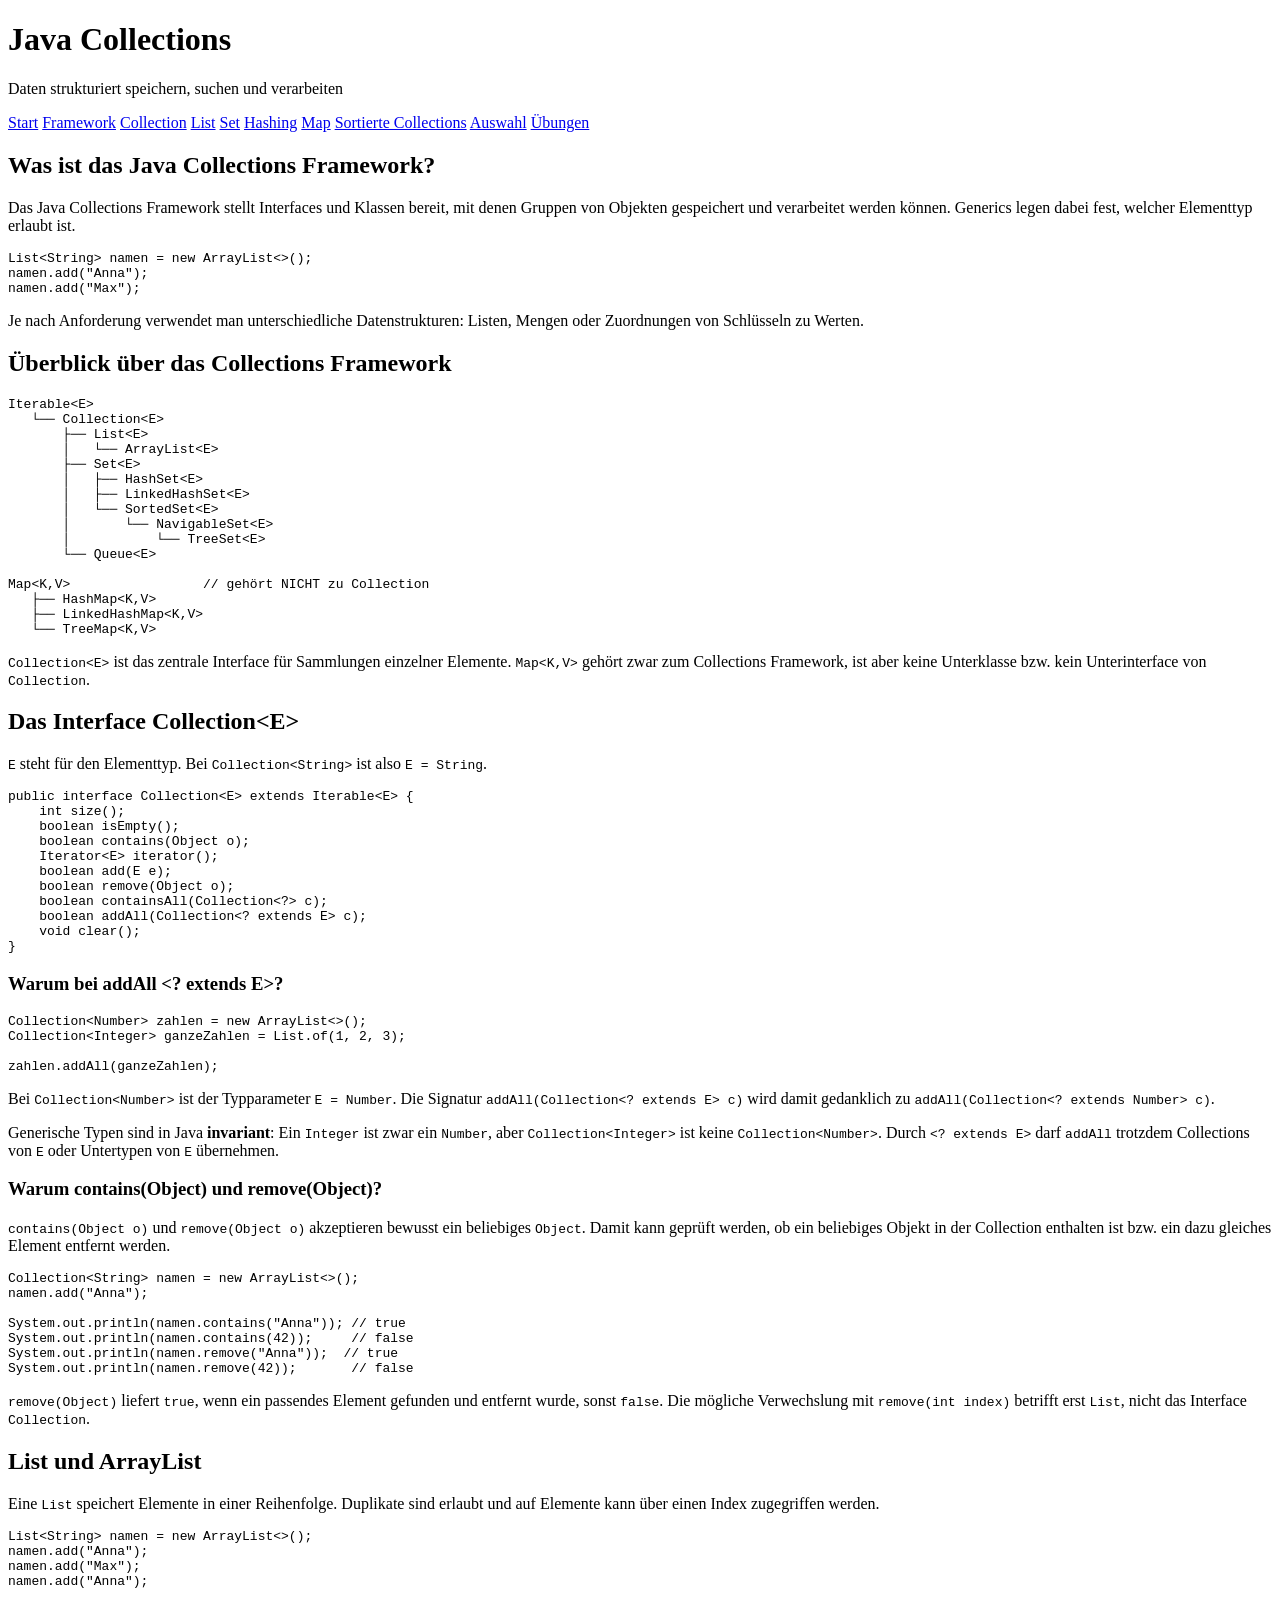
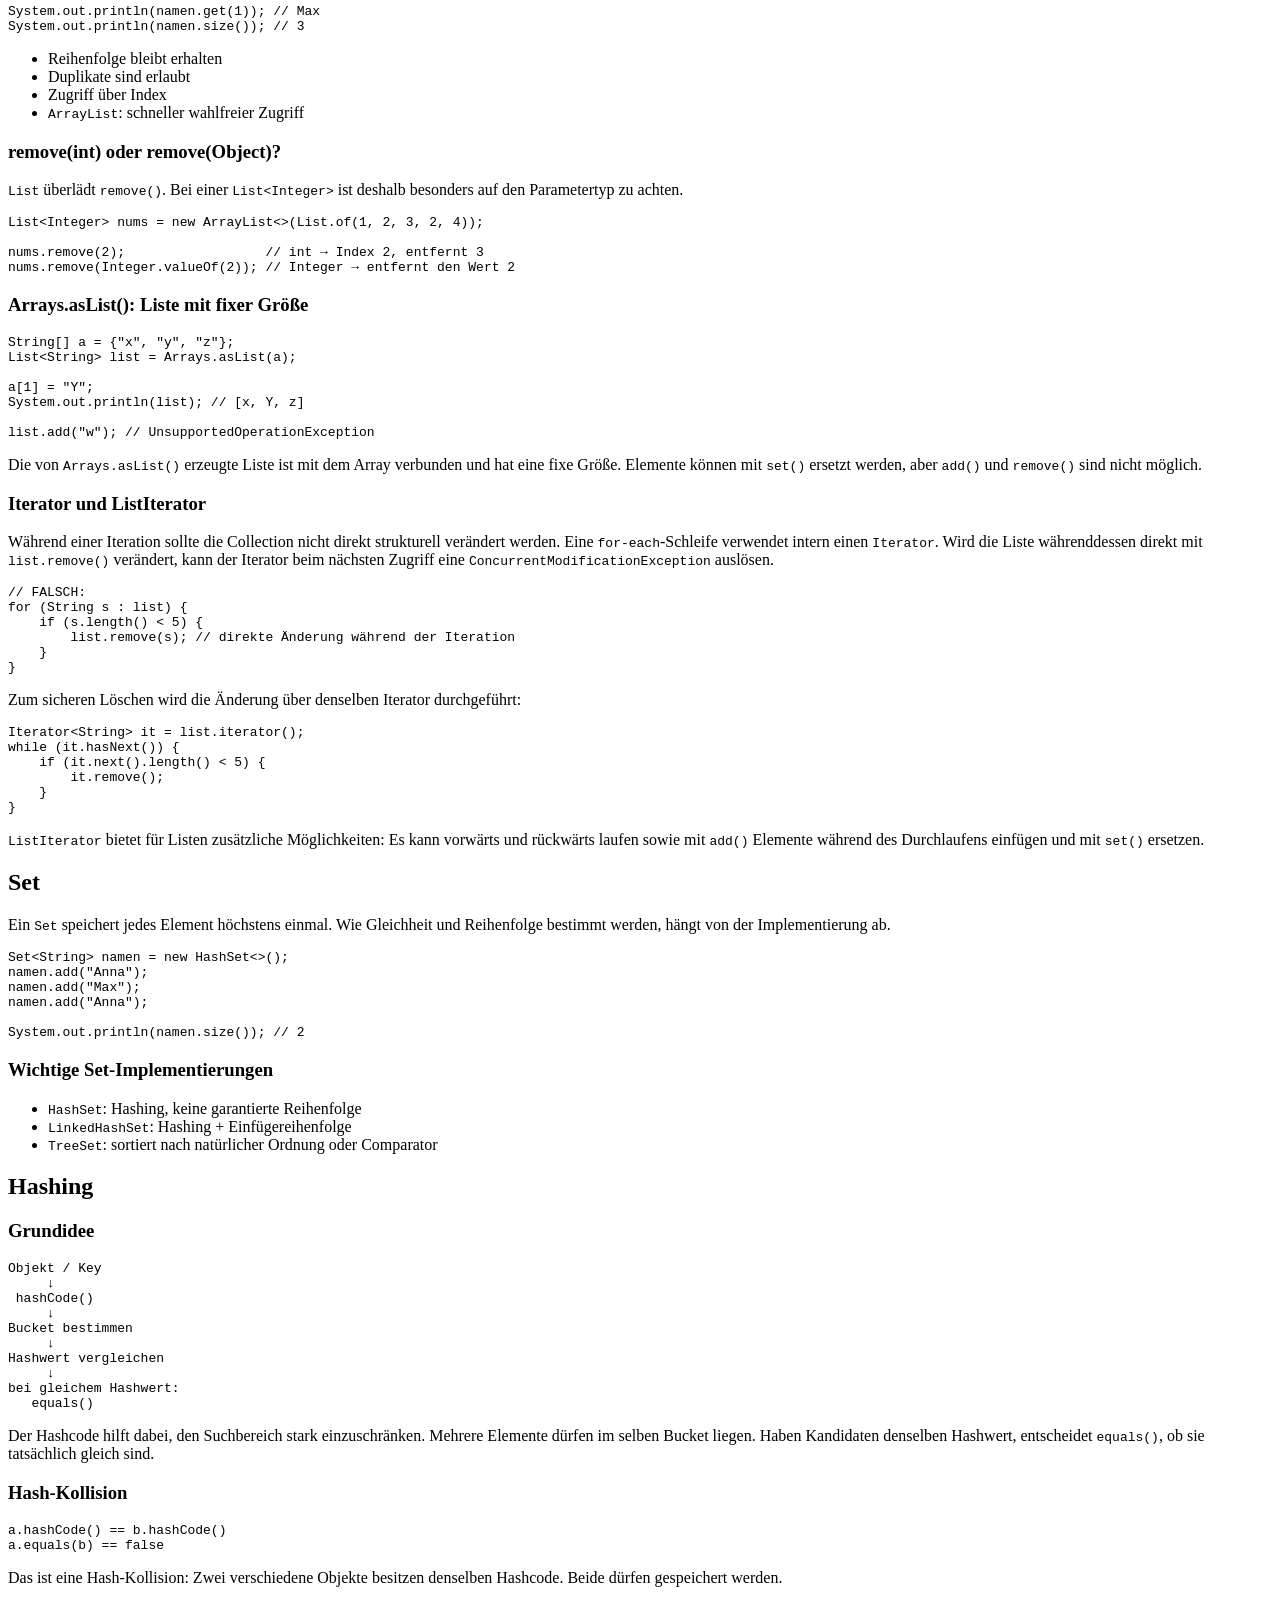
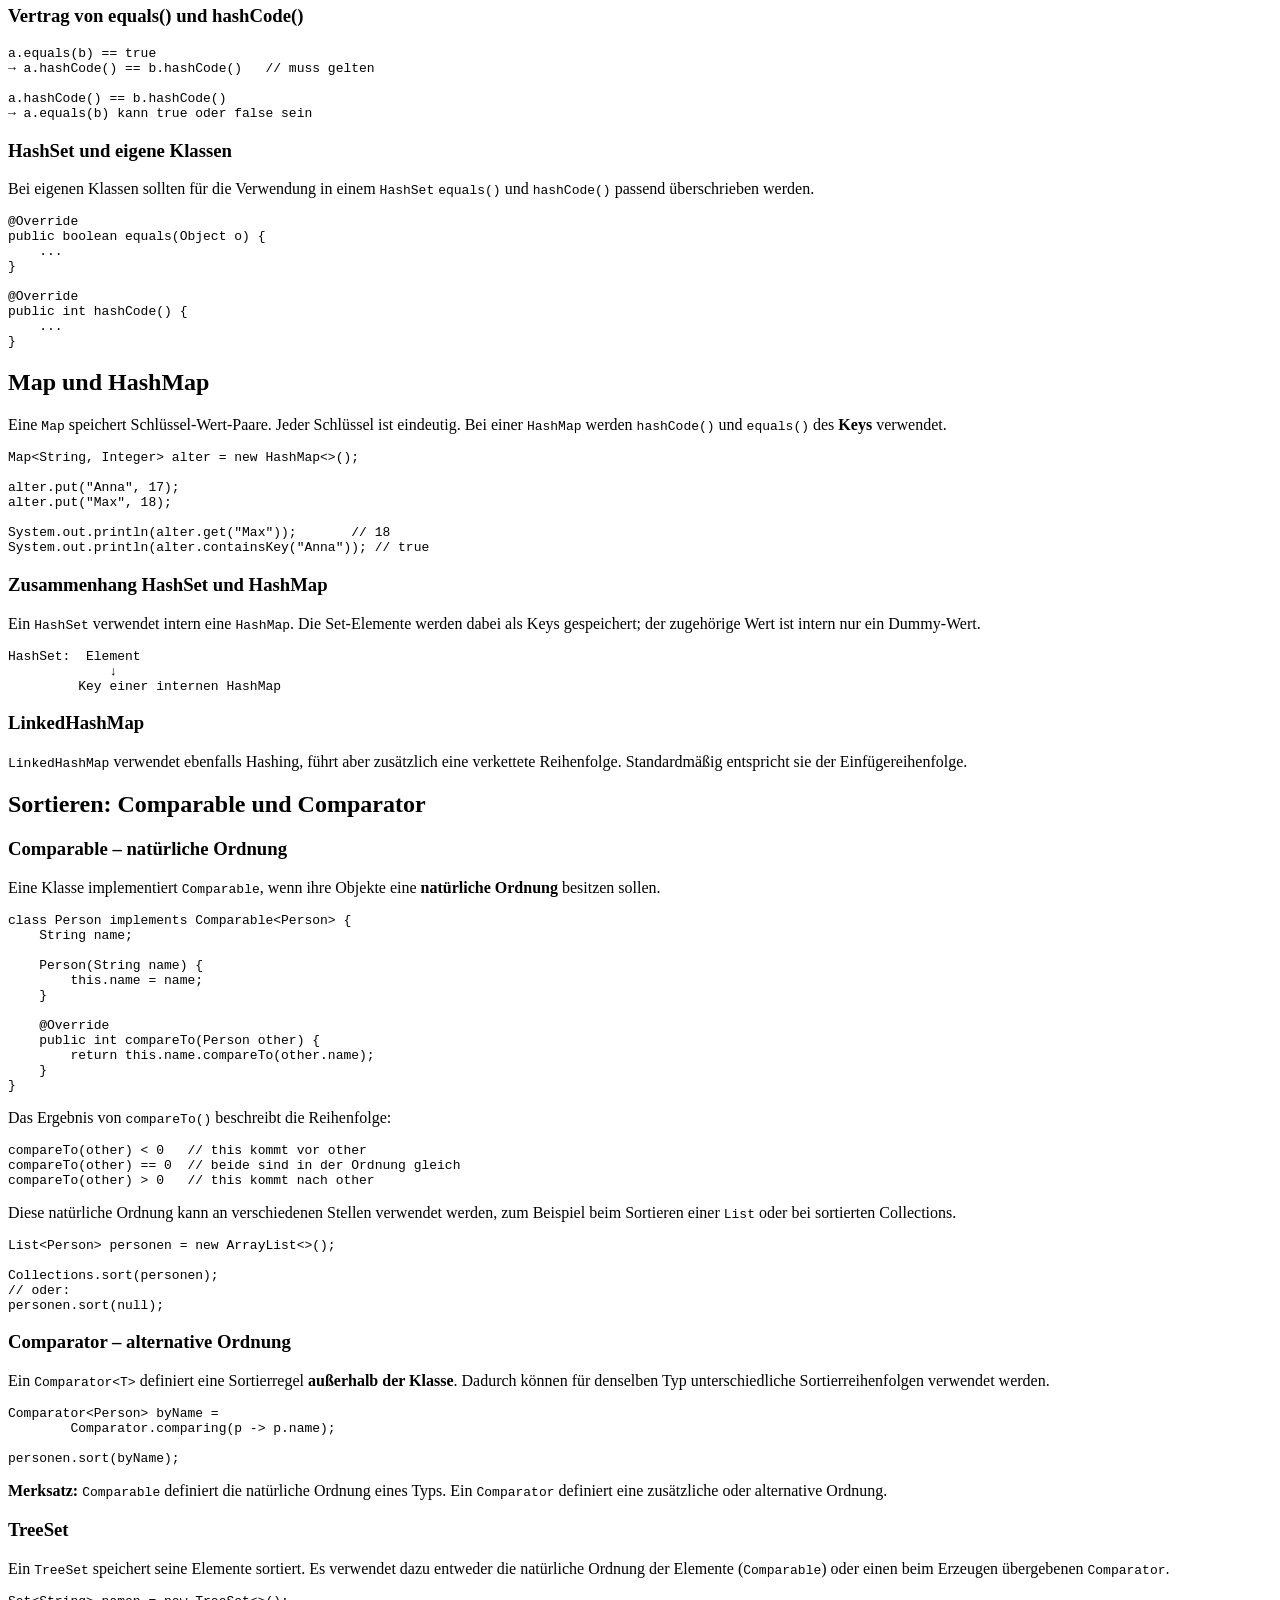
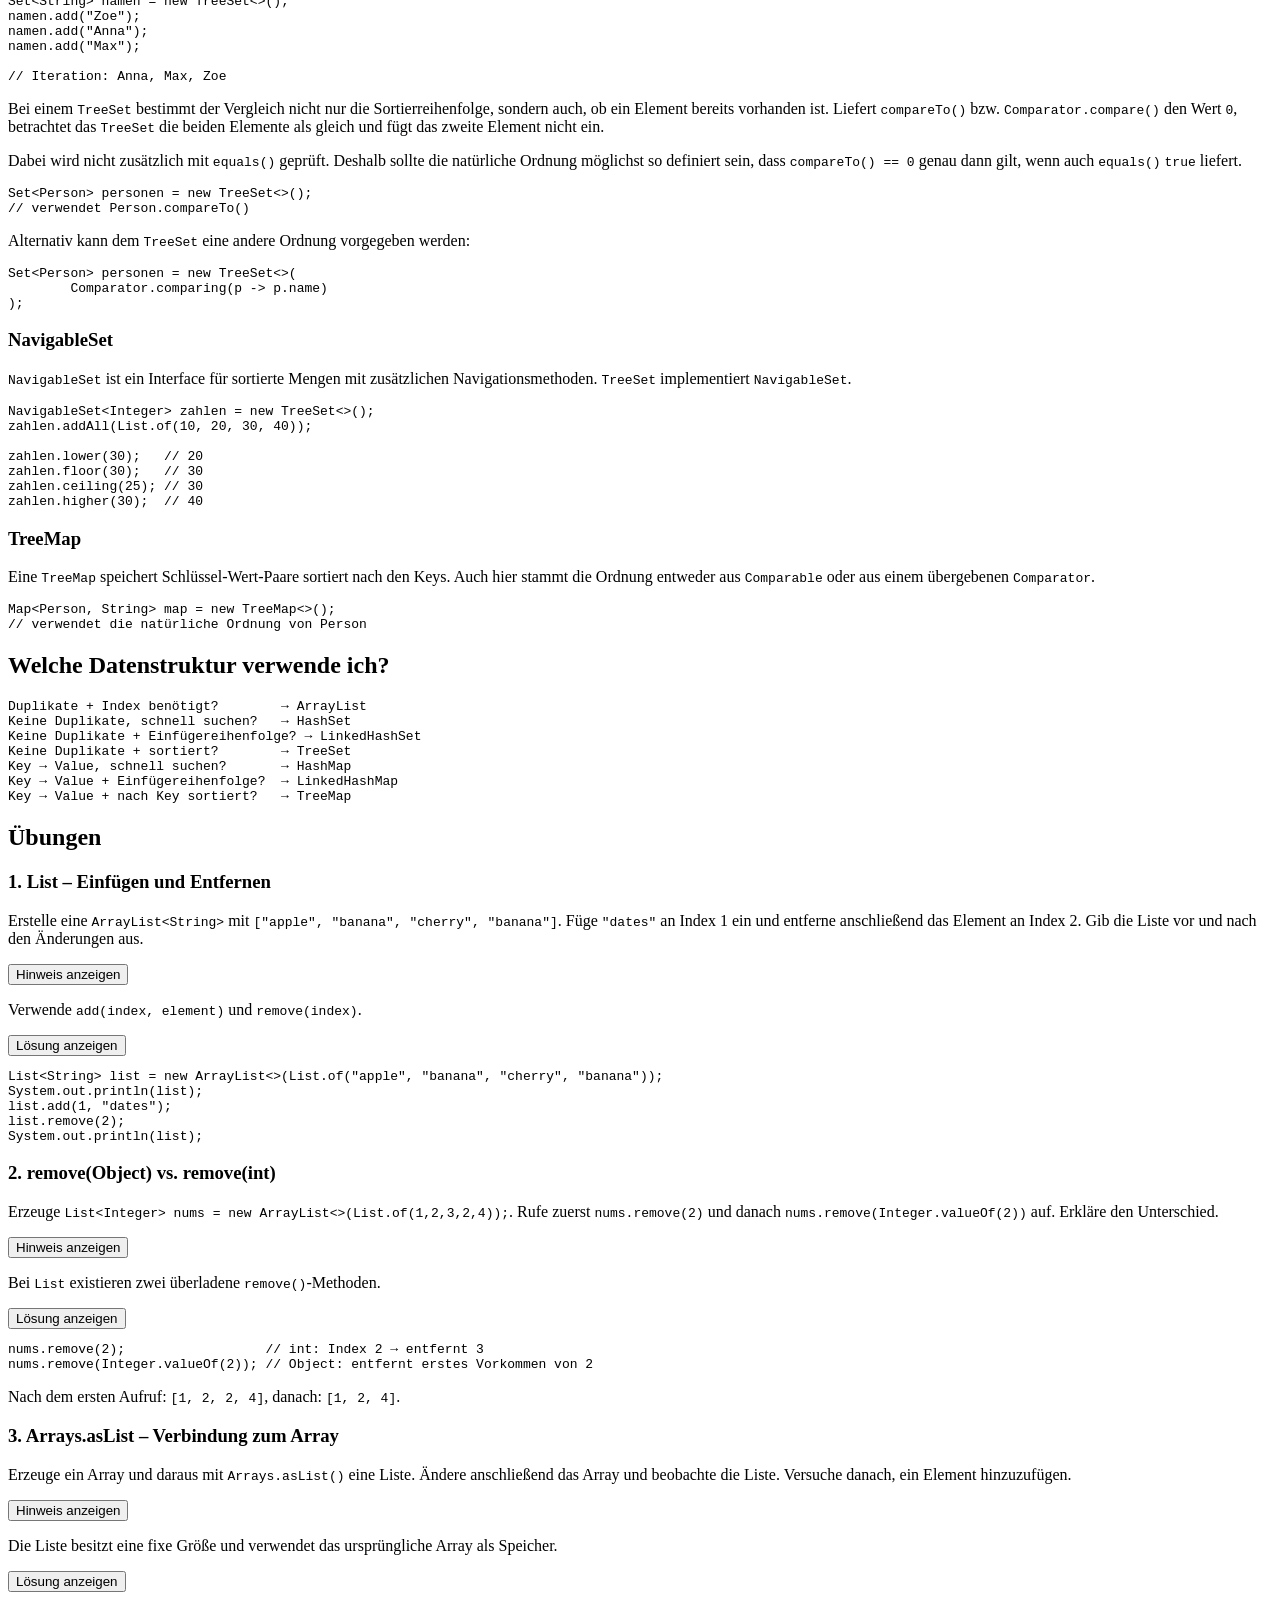
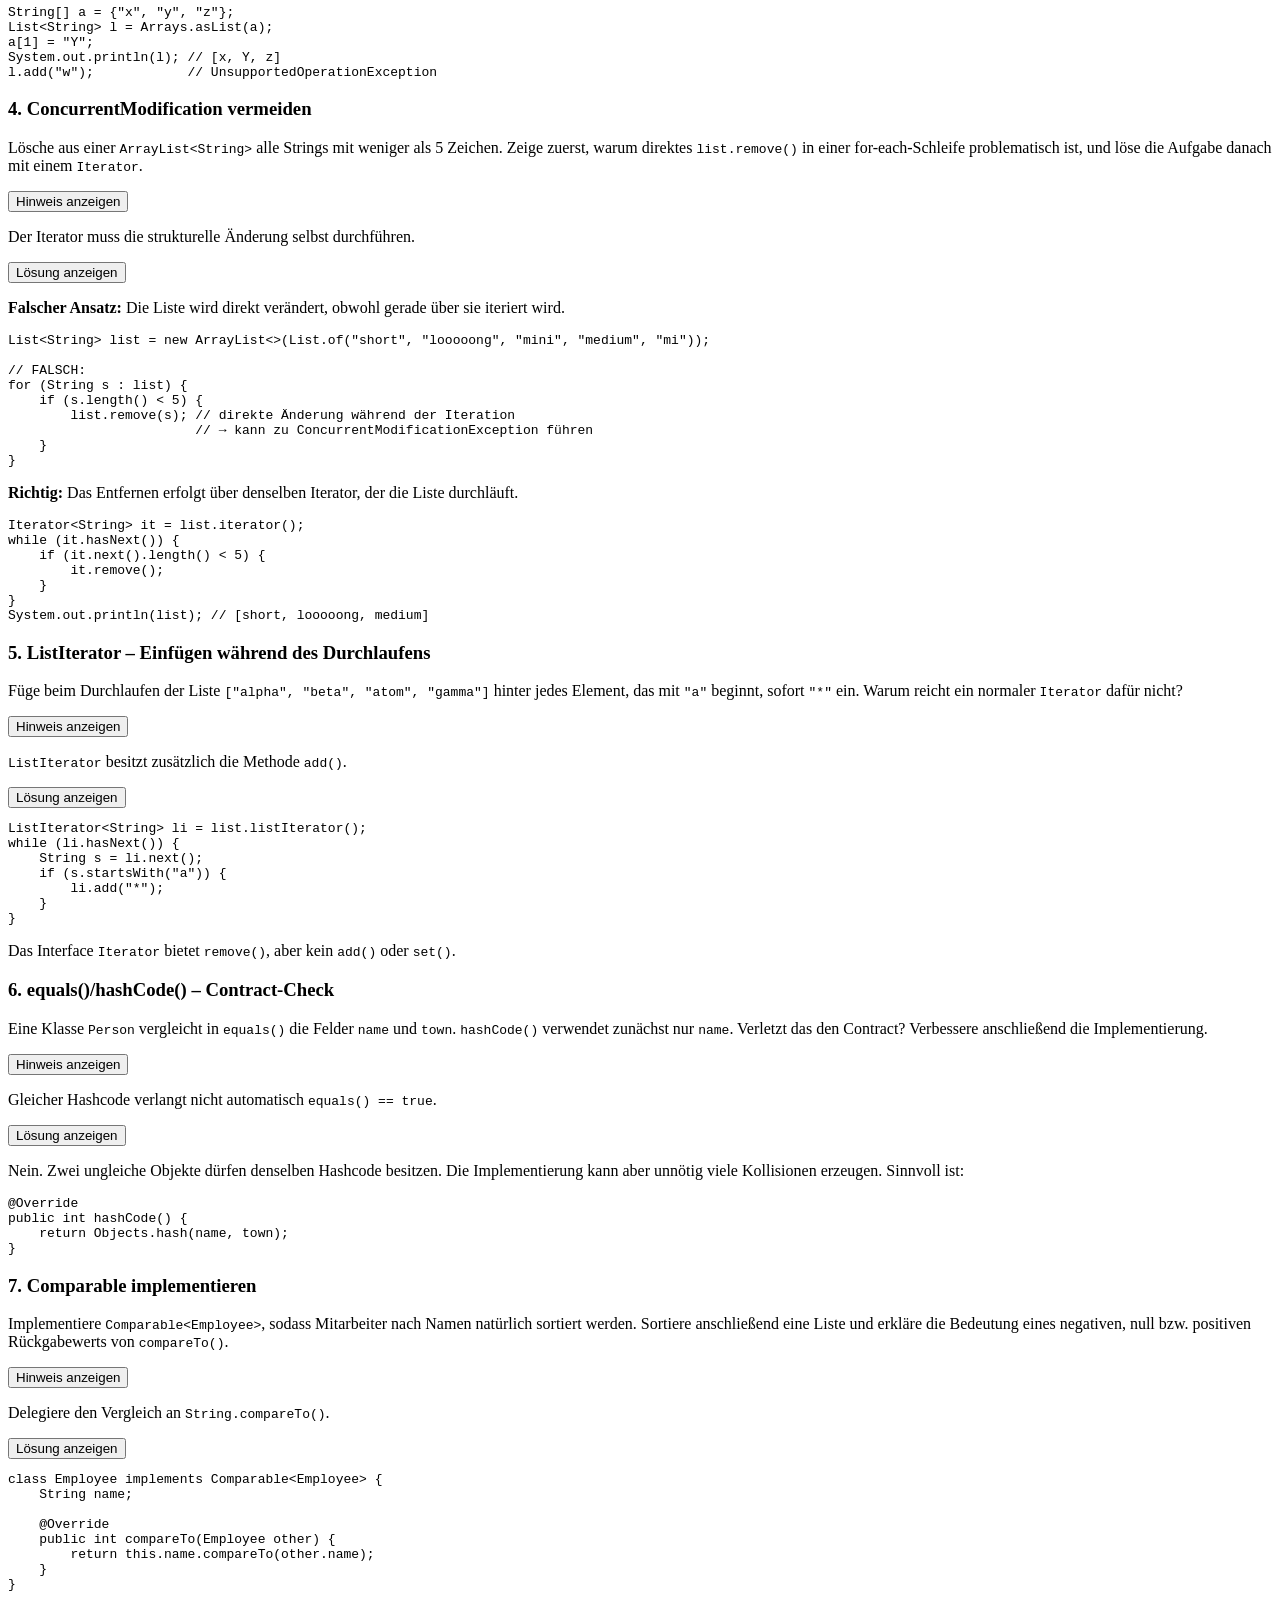
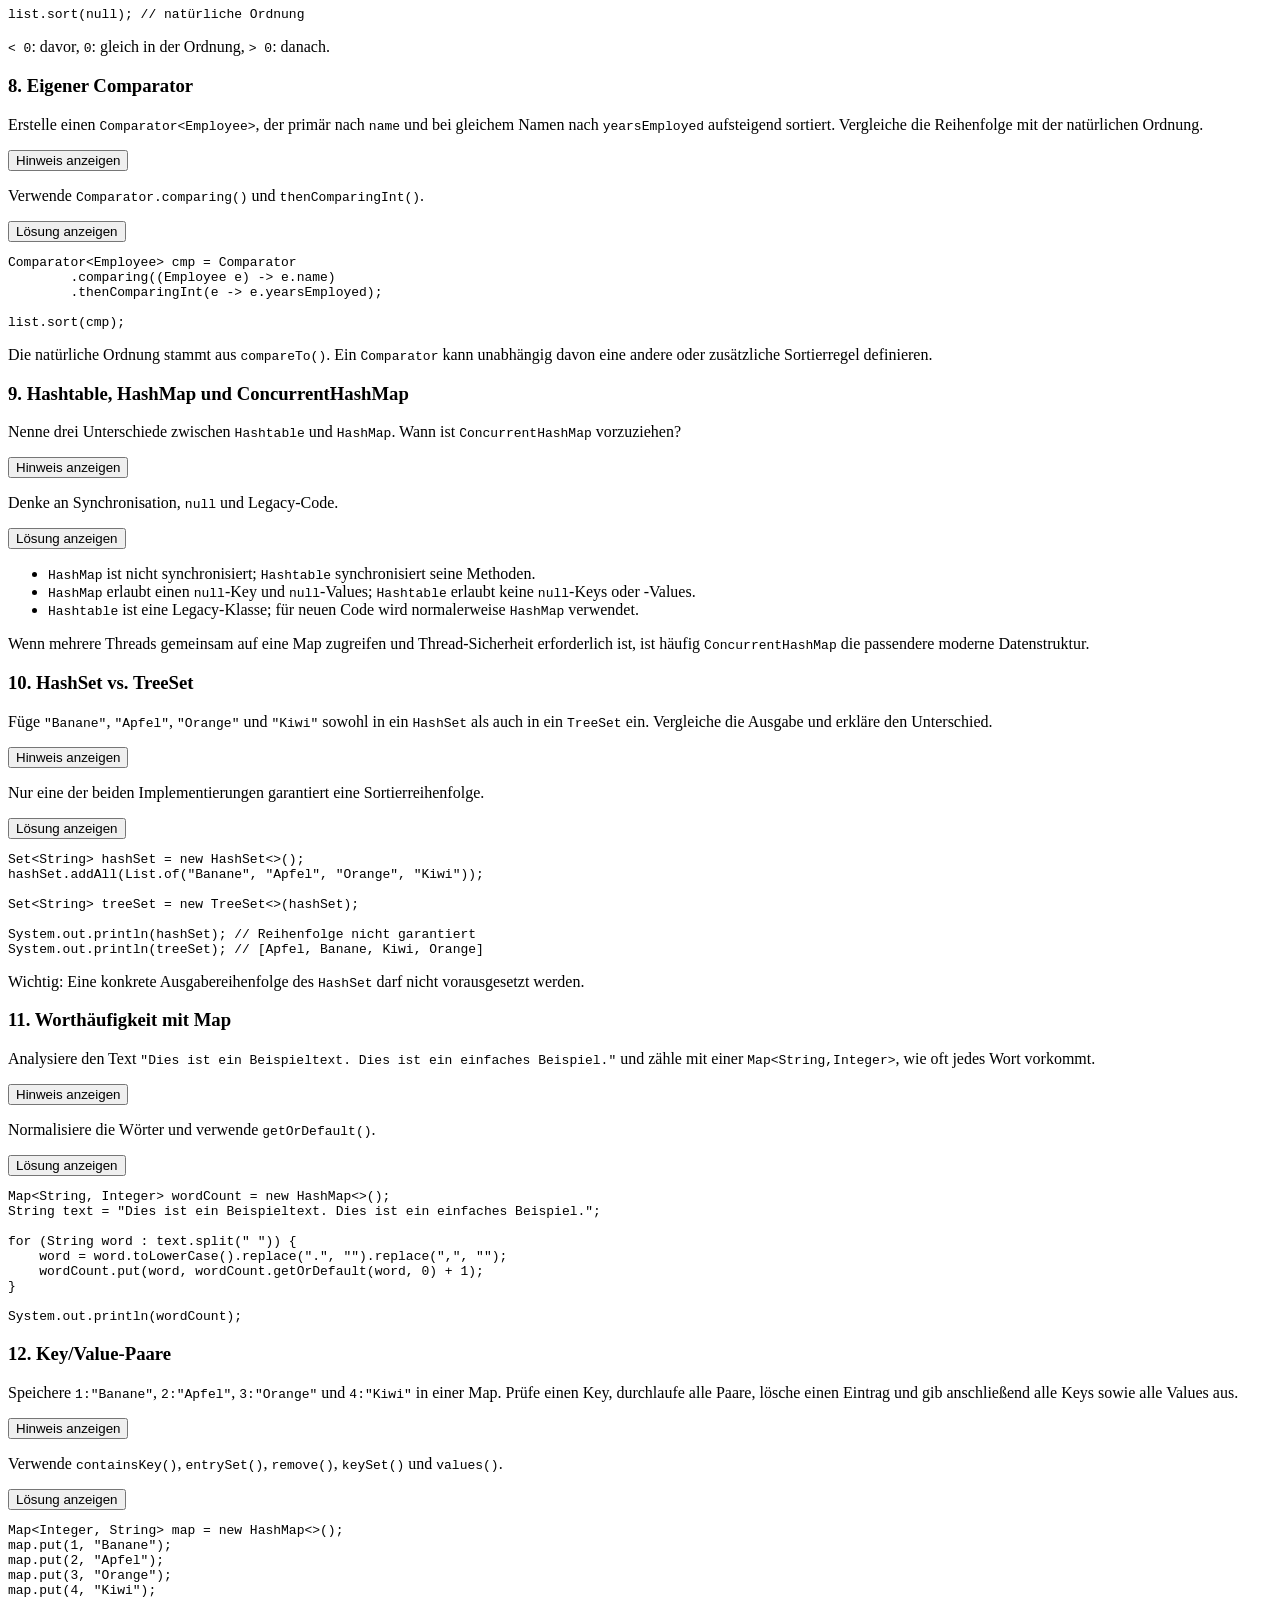
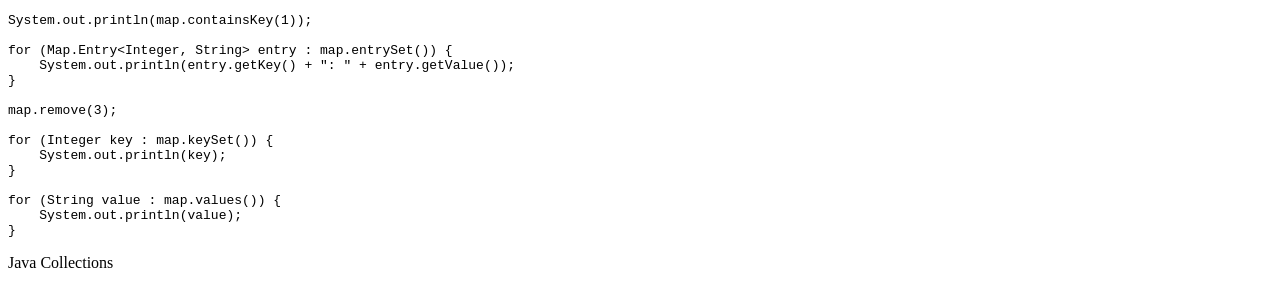
==== collections.html @ e9ab9d46 "Remove redundant code snippet in collections.html" ====
<!DOCTYPE html>
<html lang="de">
<head>
    <meta charset="UTF-8">
    <meta name="viewport" content="width=device-width, initial-scale=1.0">
    <title>Java Collections</title>
    <link rel="stylesheet" href="style.css">
</head>
<body>
<header>
    <h1>Java Collections</h1>
    <p>Daten strukturiert speichern, suchen und verarbeiten</p>
</header>
<nav>
    <a href="index.html">Start</a>
    <a href="#framework">Framework</a>
    <a href="#collection">Collection</a>
    <a href="#list">List</a>
    <a href="#set">Set</a>
    <a href="#hashing">Hashing</a>
    <a href="#map">Map</a>
    <a href="#sortiert">Sortierte Collections</a>
    <a href="#auswahl">Auswahl</a>
    <a href="#uebungen">Übungen</a>
</nav>
<main>
<section id="start" class="intro">
    <h2>Was ist das Java Collections Framework?</h2>
    <p>Das Java Collections Framework stellt Interfaces und Klassen bereit, mit denen Gruppen von Objekten gespeichert und verarbeitet werden können. Generics legen dabei fest, welcher Elementtyp erlaubt ist.</p>
    <pre class="copyable">List&lt;String&gt; namen = new ArrayList&lt;&gt;();
namen.add("Anna");
namen.add("Max");</pre>
    <p>Je nach Anforderung verwendet man unterschiedliche Datenstrukturen: Listen, Mengen oder Zuordnungen von Schlüsseln zu Werten.</p>
</section>

<section id="framework" class="card">
    <h2>Überblick über das Collections Framework</h2>
    <article>
        <pre class="copyable">Iterable&lt;E&gt;
   └── Collection&lt;E&gt;
       ├── List&lt;E&gt;
       │   └── ArrayList&lt;E&gt;
       ├── Set&lt;E&gt;
       │   ├── HashSet&lt;E&gt;
       │   ├── LinkedHashSet&lt;E&gt;
       │   └── SortedSet&lt;E&gt;
       │       └── NavigableSet&lt;E&gt;
       │           └── TreeSet&lt;E&gt;
       └── Queue&lt;E&gt;

Map&lt;K,V&gt;                 // gehört NICHT zu Collection
   ├── HashMap&lt;K,V&gt;
   ├── LinkedHashMap&lt;K,V&gt;
   └── TreeMap&lt;K,V&gt;</pre>
        <p><code>Collection&lt;E&gt;</code> ist das zentrale Interface für Sammlungen einzelner Elemente. <code>Map&lt;K,V&gt;</code> gehört zwar zum Collections Framework, ist aber keine Unterklasse bzw. kein Unterinterface von <code>Collection</code>.</p>
    </article>
</section>

<section id="collection" class="card">
    <h2>Das Interface Collection&lt;E&gt;</h2>
    <article>
        <p><code>E</code> steht für den Elementtyp. Bei <code>Collection&lt;String&gt;</code> ist also <code>E = String</code>.</p>
        <pre class="copyable">public interface Collection&lt;E&gt; extends Iterable&lt;E&gt; {
    int size();
    boolean isEmpty();
    boolean contains(Object o);
    Iterator&lt;E&gt; iterator();
    boolean add(E e);
    boolean remove(Object o);
    boolean containsAll(Collection&lt;?&gt; c);
    boolean addAll(Collection&lt;? extends E&gt; c);
    void clear();
}</pre>
    </article>
    <article>
        <h3>Warum bei addAll &lt;? extends E&gt;?</h3>
        <pre class="copyable">Collection&lt;Number&gt; zahlen = new ArrayList&lt;&gt;();
Collection&lt;Integer&gt; ganzeZahlen = List.of(1, 2, 3);

zahlen.addAll(ganzeZahlen);</pre>
        <p>Bei <code>Collection&lt;Number&gt;</code> ist der Typparameter <code>E = Number</code>. Die Signatur <code>addAll(Collection&lt;? extends E&gt; c)</code> wird damit gedanklich zu <code>addAll(Collection&lt;? extends Number&gt; c)</code>.</p>
        <p>Generische Typen sind in Java <strong>invariant</strong>: Ein <code>Integer</code> ist zwar ein <code>Number</code>, aber <code>Collection&lt;Integer&gt;</code> ist keine <code>Collection&lt;Number&gt;</code>. Durch <code>&lt;? extends E&gt;</code> darf <code>addAll</code> trotzdem Collections von <code>E</code> oder Untertypen von <code>E</code> übernehmen.</p>
    </article>
    <article>
        <h3>Warum contains(Object) und remove(Object)?</h3>
        <p><code>contains(Object o)</code> und <code>remove(Object o)</code> akzeptieren bewusst ein beliebiges <code>Object</code>. Damit kann geprüft werden, ob ein beliebiges Objekt in der Collection enthalten ist bzw. ein dazu gleiches Element entfernt werden.</p>
        <pre class="copyable">Collection&lt;String&gt; namen = new ArrayList&lt;&gt;();
namen.add("Anna");

System.out.println(namen.contains("Anna")); // true
System.out.println(namen.contains(42));     // false
System.out.println(namen.remove("Anna"));  // true
System.out.println(namen.remove(42));       // false</pre>
        <p><code>remove(Object)</code> liefert <code>true</code>, wenn ein passendes Element gefunden und entfernt wurde, sonst <code>false</code>. Die mögliche Verwechslung mit <code>remove(int index)</code> betrifft erst <code>List</code>, nicht das Interface <code>Collection</code>.</p>
    </article>
</section>

<section id="list" class="card">
    <h2>List und ArrayList</h2>
    <article>
        <p>Eine <code>List</code> speichert Elemente in einer Reihenfolge. Duplikate sind erlaubt und auf Elemente kann über einen Index zugegriffen werden.</p>
        <pre class="copyable">List&lt;String&gt; namen = new ArrayList&lt;&gt;();
namen.add("Anna");
namen.add("Max");
namen.add("Anna");

System.out.println(namen.get(1)); // Max
System.out.println(namen.size()); // 3</pre>
        <ul>
            <li>Reihenfolge bleibt erhalten</li>
            <li>Duplikate sind erlaubt</li>
            <li>Zugriff über Index</li>
            <li><code>ArrayList</code>: schneller wahlfreier Zugriff</li>
        </ul>
    </article>
    <article>
        <h3>remove(int) oder remove(Object)?</h3>
        <p><code>List</code> überlädt <code>remove()</code>. Bei einer <code>List&lt;Integer&gt;</code> ist deshalb besonders auf den Parametertyp zu achten.</p>
        <pre class="copyable">List&lt;Integer&gt; nums = new ArrayList&lt;&gt;(List.of(1, 2, 3, 2, 4));

nums.remove(2);                  // int → Index 2, entfernt 3
nums.remove(Integer.valueOf(2)); // Integer → entfernt den Wert 2</pre>
    </article>
    <article>
        <h3>Arrays.asList(): Liste mit fixer Größe</h3>
        <pre class="copyable">String[] a = {"x", "y", "z"};
List&lt;String&gt; list = Arrays.asList(a);

a[1] = "Y";
System.out.println(list); // [x, Y, z]

list.add("w"); // UnsupportedOperationException</pre>
        <p>Die von <code>Arrays.asList()</code> erzeugte Liste ist mit dem Array verbunden und hat eine fixe Größe. Elemente können mit <code>set()</code> ersetzt werden, aber <code>add()</code> und <code>remove()</code> sind nicht möglich.</p>
    </article>
    <article>
        <h3>Iterator und ListIterator</h3>
        <p>Während einer Iteration sollte die Collection nicht direkt strukturell verändert werden. Eine <code>for-each</code>-Schleife verwendet intern einen <code>Iterator</code>. Wird die Liste währenddessen direkt mit <code>list.remove()</code> verändert, kann der Iterator beim nächsten Zugriff eine <code>ConcurrentModificationException</code> auslösen.</p>
        <pre class="copyable">// FALSCH:
for (String s : list) {
    if (s.length() &lt; 5) {
        list.remove(s); // direkte Änderung während der Iteration
    }
}</pre>
        <p>Zum sicheren Löschen wird die Änderung über denselben Iterator durchgeführt:</p>
        <pre class="copyable">Iterator&lt;String&gt; it = list.iterator();
while (it.hasNext()) {
    if (it.next().length() &lt; 5) {
        it.remove();
    }
}</pre>
        <p><code>ListIterator</code> bietet für Listen zusätzliche Möglichkeiten: Es kann vorwärts und rückwärts laufen sowie mit <code>add()</code> Elemente während des Durchlaufens einfügen und mit <code>set()</code> ersetzen.</p>
    </article>
</section>

<section id="set" class="card">
    <h2>Set</h2>
    <article>
        <p>Ein <code>Set</code> speichert jedes Element höchstens einmal. Wie Gleichheit und Reihenfolge bestimmt werden, hängt von der Implementierung ab.</p>
        <pre class="copyable">Set&lt;String&gt; namen = new HashSet&lt;&gt;();
namen.add("Anna");
namen.add("Max");
namen.add("Anna");

System.out.println(namen.size()); // 2</pre>
    </article>
    <article>
        <h3>Wichtige Set-Implementierungen</h3>
        <ul>
            <li><code>HashSet</code>: Hashing, keine garantierte Reihenfolge</li>
            <li><code>LinkedHashSet</code>: Hashing + Einfügereihenfolge</li>
            <li><code>TreeSet</code>: sortiert nach natürlicher Ordnung oder Comparator</li>
        </ul>
    </article>
</section>

<section id="hashing" class="card">
    <h2>Hashing</h2>
    <article>
        <h3>Grundidee</h3>
        <pre class="copyable">Objekt / Key
     ↓
 hashCode()
     ↓
Bucket bestimmen
     ↓
Hashwert vergleichen
     ↓
bei gleichem Hashwert:
   equals()</pre>
        <p>Der Hashcode hilft dabei, den Suchbereich stark einzuschränken. Mehrere Elemente dürfen im selben Bucket liegen. Haben Kandidaten denselben Hashwert, entscheidet <code>equals()</code>, ob sie tatsächlich gleich sind.</p>
    </article>
    <article>
        <h3>Hash-Kollision</h3>
        <pre class="copyable">a.hashCode() == b.hashCode()
a.equals(b) == false</pre>
        <p>Das ist eine Hash-Kollision: Zwei verschiedene Objekte besitzen denselben Hashcode. Beide dürfen gespeichert werden.</p>
    </article>
    <article>
        <h3>Vertrag von equals() und hashCode()</h3>
        <pre class="copyable">a.equals(b) == true
→ a.hashCode() == b.hashCode()   // muss gelten

a.hashCode() == b.hashCode()
→ a.equals(b) kann true oder false sein</pre>
    </article>
    <article>
        <h3>HashSet und eigene Klassen</h3>
        <p>Bei eigenen Klassen sollten für die Verwendung in einem <code>HashSet</code> <code>equals()</code> und <code>hashCode()</code> passend überschrieben werden.</p>
        <pre class="copyable">@Override
public boolean equals(Object o) {
    ...
}

@Override
public int hashCode() {
    ...
}</pre>
    </article>
</section>

<section id="map" class="card">
    <h2>Map und HashMap</h2>
    <article>
        <p>Eine <code>Map</code> speichert Schlüssel-Wert-Paare. Jeder Schlüssel ist eindeutig. Bei einer <code>HashMap</code> werden <code>hashCode()</code> und <code>equals()</code> des <strong>Keys</strong> verwendet.</p>
        <pre class="copyable">Map&lt;String, Integer&gt; alter = new HashMap&lt;&gt;();

alter.put("Anna", 17);
alter.put("Max", 18);

System.out.println(alter.get("Max"));       // 18
System.out.println(alter.containsKey("Anna")); // true</pre>
    </article>
    <article>
        <h3>Zusammenhang HashSet und HashMap</h3>
        <p>Ein <code>HashSet</code> verwendet intern eine <code>HashMap</code>. Die Set-Elemente werden dabei als Keys gespeichert; der zugehörige Wert ist intern nur ein Dummy-Wert.</p>
        <pre class="copyable">HashSet:  Element
             ↓
         Key einer internen HashMap</pre>
    </article>
    <article>
        <h3>LinkedHashMap</h3>
        <p><code>LinkedHashMap</code> verwendet ebenfalls Hashing, führt aber zusätzlich eine verkettete Reihenfolge. Standardmäßig entspricht sie der Einfügereihenfolge.</p>
    </article>
</section>

<section id="sortiert" class="card">
    <h2>Sortieren: Comparable und Comparator</h2>
    <article>
        <h3>Comparable – natürliche Ordnung</h3>
        <p>Eine Klasse implementiert <code>Comparable</code>, wenn ihre Objekte eine <strong>natürliche Ordnung</strong> besitzen sollen.</p>
        <pre class="copyable">class Person implements Comparable&lt;Person&gt; {
    String name;

    Person(String name) {
        this.name = name;
    }

    @Override
    public int compareTo(Person other) {
        return this.name.compareTo(other.name);
    }
}</pre>
        <p>Das Ergebnis von <code>compareTo()</code> beschreibt die Reihenfolge:</p>
        <pre class="copyable">compareTo(other) &lt; 0   // this kommt vor other
compareTo(other) == 0  // beide sind in der Ordnung gleich
compareTo(other) &gt; 0   // this kommt nach other</pre>
        <p>Diese natürliche Ordnung kann an verschiedenen Stellen verwendet werden, zum Beispiel beim Sortieren einer <code>List</code> oder bei sortierten Collections.</p>
        <pre class="copyable">List&lt;Person&gt; personen = new ArrayList&lt;&gt;();

Collections.sort(personen);
// oder:
personen.sort(null);</pre>
    </article>

    <article>
        <h3>Comparator – alternative Ordnung</h3>
        <p>Ein <code>Comparator&lt;T&gt;</code> definiert eine Sortierregel <strong>außerhalb der Klasse</strong>. Dadurch können für denselben Typ unterschiedliche Sortierreihenfolgen verwendet werden.</p>
        <pre class="copyable">Comparator&lt;Person&gt; byName =
        Comparator.comparing(p -&gt; p.name);

personen.sort(byName);</pre>
        <p><strong>Merksatz:</strong> <code>Comparable</code> definiert die natürliche Ordnung eines Typs. Ein <code>Comparator</code> definiert eine zusätzliche oder alternative Ordnung.</p>
    </article>

    <article>
        <h3>TreeSet</h3>
        <p>Ein <code>TreeSet</code> speichert seine Elemente sortiert. Es verwendet dazu entweder die natürliche Ordnung der Elemente (<code>Comparable</code>) oder einen beim Erzeugen übergebenen <code>Comparator</code>.</p>
        <pre class="copyable">Set&lt;String&gt; namen = new TreeSet&lt;&gt;();
namen.add("Zoe");
namen.add("Anna");
namen.add("Max");

// Iteration: Anna, Max, Zoe</pre>
        <p>Bei einem <code>TreeSet</code> bestimmt der Vergleich nicht nur die Sortierreihenfolge, sondern auch, ob ein Element bereits vorhanden ist. Liefert <code>compareTo()</code> bzw. <code>Comparator.compare()</code> den Wert <code>0</code>, betrachtet das <code>TreeSet</code> die beiden Elemente als gleich und fügt das zweite Element nicht ein.</p>
        <p>Dabei wird nicht zusätzlich mit <code>equals()</code> geprüft. Deshalb sollte die natürliche Ordnung möglichst so definiert sein, dass <code>compareTo() == 0</code> genau dann gilt, wenn auch <code>equals()</code> <code>true</code> liefert.</p>
        <pre class="copyable">Set&lt;Person&gt; personen = new TreeSet&lt;&gt;();
// verwendet Person.compareTo()</pre>
        <p>Alternativ kann dem <code>TreeSet</code> eine andere Ordnung vorgegeben werden:</p>
        <pre class="copyable">Set&lt;Person&gt; personen = new TreeSet&lt;&gt;(
        Comparator.comparing(p -&gt; p.name)
);</pre>
    </article>

    <article>
        <h3>NavigableSet</h3>
        <p><code>NavigableSet</code> ist ein Interface für sortierte Mengen mit zusätzlichen Navigationsmethoden. <code>TreeSet</code> implementiert <code>NavigableSet</code>.</p>
        <pre class="copyable">NavigableSet&lt;Integer&gt; zahlen = new TreeSet&lt;&gt;();
zahlen.addAll(List.of(10, 20, 30, 40));

zahlen.lower(30);   // 20
zahlen.floor(30);   // 30
zahlen.ceiling(25); // 30
zahlen.higher(30);  // 40</pre>
    </article>

    <article>
        <h3>TreeMap</h3>
        <p>Eine <code>TreeMap</code> speichert Schlüssel-Wert-Paare sortiert nach den Keys. Auch hier stammt die Ordnung entweder aus <code>Comparable</code> oder aus einem übergebenen <code>Comparator</code>.</p>
        <pre class="copyable">Map&lt;Person, String&gt; map = new TreeMap&lt;&gt;();
// verwendet die natürliche Ordnung von Person</pre>
    </article>
</section>

<section id="auswahl" class="card">
    <h2>Welche Datenstruktur verwende ich?</h2>
    <article>
        <pre class="copyable">Duplikate + Index benötigt?        → ArrayList
Keine Duplikate, schnell suchen?   → HashSet
Keine Duplikate + Einfügereihenfolge? → LinkedHashSet
Keine Duplikate + sortiert?        → TreeSet
Key → Value, schnell suchen?       → HashMap
Key → Value + Einfügereihenfolge?  → LinkedHashMap
Key → Value + nach Key sortiert?   → TreeMap</pre>
    </article>
</section>

<section id="uebungen" class="card">
    <h2>Übungen</h2>

    <article><h3>1. List – Einfügen und Entfernen</h3><p>Erstelle eine <code>ArrayList&lt;String&gt;</code> mit <code>["apple", "banana", "cherry", "banana"]</code>. Füge <code>"dates"</code> an Index 1 ein und entferne anschließend das Element an Index 2. Gib die Liste vor und nach den Änderungen aus.</p><button onclick="toggleSolution('hint1')">Hinweis anzeigen</button><div id="hint1" class="solution"><p>Verwende <code>add(index, element)</code> und <code>remove(index)</code>.</p></div>

        <button onclick="toggleSolution('solution1')">Lösung anzeigen</button><div id="solution1" class="solution"><pre class="copyable">List&lt;String&gt; list = new ArrayList&lt;&gt;(List.of("apple", "banana", "cherry", "banana"));
System.out.println(list);
list.add(1, "dates");
list.remove(2);
System.out.println(list);</pre></div></article>

    <article><h3>2. remove(Object) vs. remove(int)</h3><p>Erzeuge <code>List&lt;Integer&gt; nums = new ArrayList&lt;&gt;(List.of(1,2,3,2,4));</code>. Rufe zuerst <code>nums.remove(2)</code> und danach <code>nums.remove(Integer.valueOf(2))</code> auf. Erkläre den Unterschied.</p><button onclick="toggleSolution('hint2')">Hinweis anzeigen</button><div id="hint2" class="solution"><p>Bei <code>List</code> existieren zwei überladene <code>remove()</code>-Methoden.</p></div>

        <button onclick="toggleSolution('solution2')">Lösung anzeigen</button><div id="solution2" class="solution"><pre class="copyable">nums.remove(2);                  // int: Index 2 → entfernt 3
nums.remove(Integer.valueOf(2)); // Object: entfernt erstes Vorkommen von 2</pre><p>Nach dem ersten Aufruf: <code>[1, 2, 2, 4]</code>, danach: <code>[1, 2, 4]</code>.</p></div></article>

    <article><h3>3. Arrays.asList – Verbindung zum Array</h3><p>Erzeuge ein Array und daraus mit <code>Arrays.asList()</code> eine Liste. Ändere anschließend das Array und beobachte die Liste. Versuche danach, ein Element hinzuzufügen.</p><button onclick="toggleSolution('hint3')">Hinweis anzeigen</button><div id="hint3" class="solution"><p>Die Liste besitzt eine fixe Größe und verwendet das ursprüngliche Array als Speicher.</p></div>

        <button onclick="toggleSolution('solution3')">Lösung anzeigen</button><div id="solution3" class="solution"><pre class="copyable">String[] a = {"x", "y", "z"};
List&lt;String&gt; l = Arrays.asList(a);
a[1] = "Y";
System.out.println(l); // [x, Y, z]
l.add("w");            // UnsupportedOperationException</pre></div></article>

    <article><h3>4. ConcurrentModification vermeiden</h3><p>Lösche aus einer <code>ArrayList&lt;String&gt;</code> alle Strings mit weniger als 5 Zeichen. Zeige zuerst, warum direktes <code>list.remove()</code> in einer for-each-Schleife problematisch ist, und löse die Aufgabe danach mit einem <code>Iterator</code>.</p><button onclick="toggleSolution('hint4')">Hinweis anzeigen</button><div id="hint4" class="solution"><p>Der Iterator muss die strukturelle Änderung selbst durchführen.</p></div>

        <button onclick="toggleSolution('solution4')">Lösung anzeigen</button><div id="solution4" class="solution"><p><strong>Falscher Ansatz:</strong> Die Liste wird direkt verändert, obwohl gerade über sie iteriert wird.</p><pre class="copyable">List&lt;String&gt; list = new ArrayList&lt;&gt;(List.of("short", "looooong", "mini", "medium", "mi"));

// FALSCH:
for (String s : list) {
    if (s.length() &lt; 5) {
        list.remove(s); // direkte Änderung während der Iteration
                        // → kann zu ConcurrentModificationException führen
    }
}</pre><p><strong>Richtig:</strong> Das Entfernen erfolgt über denselben Iterator, der die Liste durchläuft.</p><pre class="copyable">Iterator&lt;String&gt; it = list.iterator();
while (it.hasNext()) {
    if (it.next().length() &lt; 5) {
        it.remove();
    }
}
System.out.println(list); // [short, looooong, medium]</pre></div></article>

    <article><h3>5. ListIterator – Einfügen während des Durchlaufens</h3><p>Füge beim Durchlaufen der Liste <code>["alpha", "beta", "atom", "gamma"]</code> hinter jedes Element, das mit <code>"a"</code> beginnt, sofort <code>"*"</code> ein. Warum reicht ein normaler <code>Iterator</code> dafür nicht?</p><button onclick="toggleSolution('hint5')">Hinweis anzeigen</button><div id="hint5" class="solution"><p><code>ListIterator</code> besitzt zusätzlich die Methode <code>add()</code>.</p></div>

        <button onclick="toggleSolution('solution5')">Lösung anzeigen</button><div id="solution5" class="solution"><pre class="copyable">ListIterator&lt;String&gt; li = list.listIterator();
while (li.hasNext()) {
    String s = li.next();
    if (s.startsWith("a")) {
        li.add("*");
    }
}</pre><p>Das Interface <code>Iterator</code> bietet <code>remove()</code>, aber kein <code>add()</code> oder <code>set()</code>.</p></div></article>

    <article><h3>6. equals()/hashCode() – Contract-Check</h3><p>Eine Klasse <code>Person</code> vergleicht in <code>equals()</code> die Felder <code>name</code> und <code>town</code>. <code>hashCode()</code> verwendet zunächst nur <code>name</code>. Verletzt das den Contract? Verbessere anschließend die Implementierung.</p><button onclick="toggleSolution('hint6')">Hinweis anzeigen</button><div id="hint6" class="solution"><p>Gleicher Hashcode verlangt nicht automatisch <code>equals() == true</code>.</p></div>

        <button onclick="toggleSolution('solution6')">Lösung anzeigen</button><div id="solution6" class="solution"><p>Nein. Zwei ungleiche Objekte dürfen denselben Hashcode besitzen. Die Implementierung kann aber unnötig viele Kollisionen erzeugen. Sinnvoll ist:</p><pre class="copyable">@Override
public int hashCode() {
    return Objects.hash(name, town);
}</pre></div></article>

    <article><h3>7. Comparable implementieren</h3><p>Implementiere <code>Comparable&lt;Employee&gt;</code>, sodass Mitarbeiter nach Namen natürlich sortiert werden. Sortiere anschließend eine Liste und erkläre die Bedeutung eines negativen, null bzw. positiven Rückgabewerts von <code>compareTo()</code>.</p><button onclick="toggleSolution('hint7')">Hinweis anzeigen</button><div id="hint7" class="solution"><p>Delegiere den Vergleich an <code>String.compareTo()</code>.</p></div>

        <button onclick="toggleSolution('solution7')">Lösung anzeigen</button><div id="solution7" class="solution"><pre class="copyable">class Employee implements Comparable&lt;Employee&gt; {
    String name;

    @Override
    public int compareTo(Employee other) {
        return this.name.compareTo(other.name);
    }
}

list.sort(null); // natürliche Ordnung</pre><p><code>&lt; 0</code>: davor, <code>0</code>: gleich in der Ordnung, <code>&gt; 0</code>: danach.</p></div></article>

    <article><h3>8. Eigener Comparator</h3><p>Erstelle einen <code>Comparator&lt;Employee&gt;</code>, der primär nach <code>name</code> und bei gleichem Namen nach <code>yearsEmployed</code> aufsteigend sortiert. Vergleiche die Reihenfolge mit der natürlichen Ordnung.</p><button onclick="toggleSolution('hint8')">Hinweis anzeigen</button><div id="hint8" class="solution"><p>Verwende <code>Comparator.comparing()</code> und <code>thenComparingInt()</code>.</p></div>

        <button onclick="toggleSolution('solution8')">Lösung anzeigen</button><div id="solution8" class="solution"><pre class="copyable">Comparator&lt;Employee&gt; cmp = Comparator
        .comparing((Employee e) -&gt; e.name)
        .thenComparingInt(e -&gt; e.yearsEmployed);

list.sort(cmp);</pre><p>Die natürliche Ordnung stammt aus <code>compareTo()</code>. Ein <code>Comparator</code> kann unabhängig davon eine andere oder zusätzliche Sortierregel definieren.</p></div></article>

    <article><h3>9. Hashtable, HashMap und ConcurrentHashMap</h3><p>Nenne drei Unterschiede zwischen <code>Hashtable</code> und <code>HashMap</code>. Wann ist <code>ConcurrentHashMap</code> vorzuziehen?</p><button onclick="toggleSolution('hint9')">Hinweis anzeigen</button><div id="hint9" class="solution"><p>Denke an Synchronisation, <code>null</code> und Legacy-Code.</p></div>

        <button onclick="toggleSolution('solution9')">Lösung anzeigen</button><div id="solution9" class="solution"><ul><li><code>HashMap</code> ist nicht synchronisiert; <code>Hashtable</code> synchronisiert seine Methoden.</li><li><code>HashMap</code> erlaubt einen <code>null</code>-Key und <code>null</code>-Values; <code>Hashtable</code> erlaubt keine <code>null</code>-Keys oder -Values.</li><li><code>Hashtable</code> ist eine Legacy-Klasse; für neuen Code wird normalerweise <code>HashMap</code> verwendet.</li></ul><p>Wenn mehrere Threads gemeinsam auf eine Map zugreifen und Thread-Sicherheit erforderlich ist, ist häufig <code>ConcurrentHashMap</code> die passendere moderne Datenstruktur.</p></div></article>

    <article><h3>10. HashSet vs. TreeSet</h3><p>Füge <code>"Banane"</code>, <code>"Apfel"</code>, <code>"Orange"</code> und <code>"Kiwi"</code> sowohl in ein <code>HashSet</code> als auch in ein <code>TreeSet</code> ein. Vergleiche die Ausgabe und erkläre den Unterschied.</p><button onclick="toggleSolution('hint10')">Hinweis anzeigen</button><div id="hint10" class="solution"><p>Nur eine der beiden Implementierungen garantiert eine Sortierreihenfolge.</p></div>

        <button onclick="toggleSolution('solution10')">Lösung anzeigen</button><div id="solution10" class="solution"><pre class="copyable">Set&lt;String&gt; hashSet = new HashSet&lt;&gt;();
hashSet.addAll(List.of("Banane", "Apfel", "Orange", "Kiwi"));

Set&lt;String&gt; treeSet = new TreeSet&lt;&gt;(hashSet);

System.out.println(hashSet); // Reihenfolge nicht garantiert
System.out.println(treeSet); // [Apfel, Banane, Kiwi, Orange]</pre><p>Wichtig: Eine konkrete Ausgabereihenfolge des <code>HashSet</code> darf nicht vorausgesetzt werden.</p></div></article>

    <article><h3>11. Worthäufigkeit mit Map</h3><p>Analysiere den Text <code>"Dies ist ein Beispieltext. Dies ist ein einfaches Beispiel."</code> und zähle mit einer <code>Map&lt;String,Integer&gt;</code>, wie oft jedes Wort vorkommt.</p><button onclick="toggleSolution('hint11')">Hinweis anzeigen</button><div id="hint11" class="solution"><p>Normalisiere die Wörter und verwende <code>getOrDefault()</code>.</p></div>

        <button onclick="toggleSolution('solution11')">Lösung anzeigen</button><div id="solution11" class="solution"><pre class="copyable">Map&lt;String, Integer&gt; wordCount = new HashMap&lt;&gt;();
String text = "Dies ist ein Beispieltext. Dies ist ein einfaches Beispiel.";

for (String word : text.split(" ")) {
    word = word.toLowerCase().replace(".", "").replace(",", "");
    wordCount.put(word, wordCount.getOrDefault(word, 0) + 1);
}

System.out.println(wordCount);</pre></div></article>

    <article><h3>12. Key/Value-Paare</h3><p>Speichere <code>1:"Banane"</code>, <code>2:"Apfel"</code>, <code>3:"Orange"</code> und <code>4:"Kiwi"</code> in einer Map. Prüfe einen Key, durchlaufe alle Paare, lösche einen Eintrag und gib anschließend alle Keys sowie alle Values aus.</p><button onclick="toggleSolution('hint12')">Hinweis anzeigen</button><div id="hint12" class="solution"><p>Verwende <code>containsKey()</code>, <code>entrySet()</code>, <code>remove()</code>, <code>keySet()</code> und <code>values()</code>.</p></div>

        <button onclick="toggleSolution('solution12')">Lösung anzeigen</button><div id="solution12" class="solution"><pre class="copyable">Map&lt;Integer, String&gt; map = new HashMap&lt;&gt;();
map.put(1, "Banane");
map.put(2, "Apfel");
map.put(3, "Orange");
map.put(4, "Kiwi");

System.out.println(map.containsKey(1));

for (Map.Entry&lt;Integer, String&gt; entry : map.entrySet()) {
    System.out.println(entry.getKey() + ": " + entry.getValue());
}

map.remove(3);

for (Integer key : map.keySet()) {
    System.out.println(key);
}

for (String value : map.values()) {
    System.out.println(value);
}</pre></div></article>
</section>
</main>
<footer><p>Java Collections</p></footer>
<script src="script.js"></script>
</body>
</html>
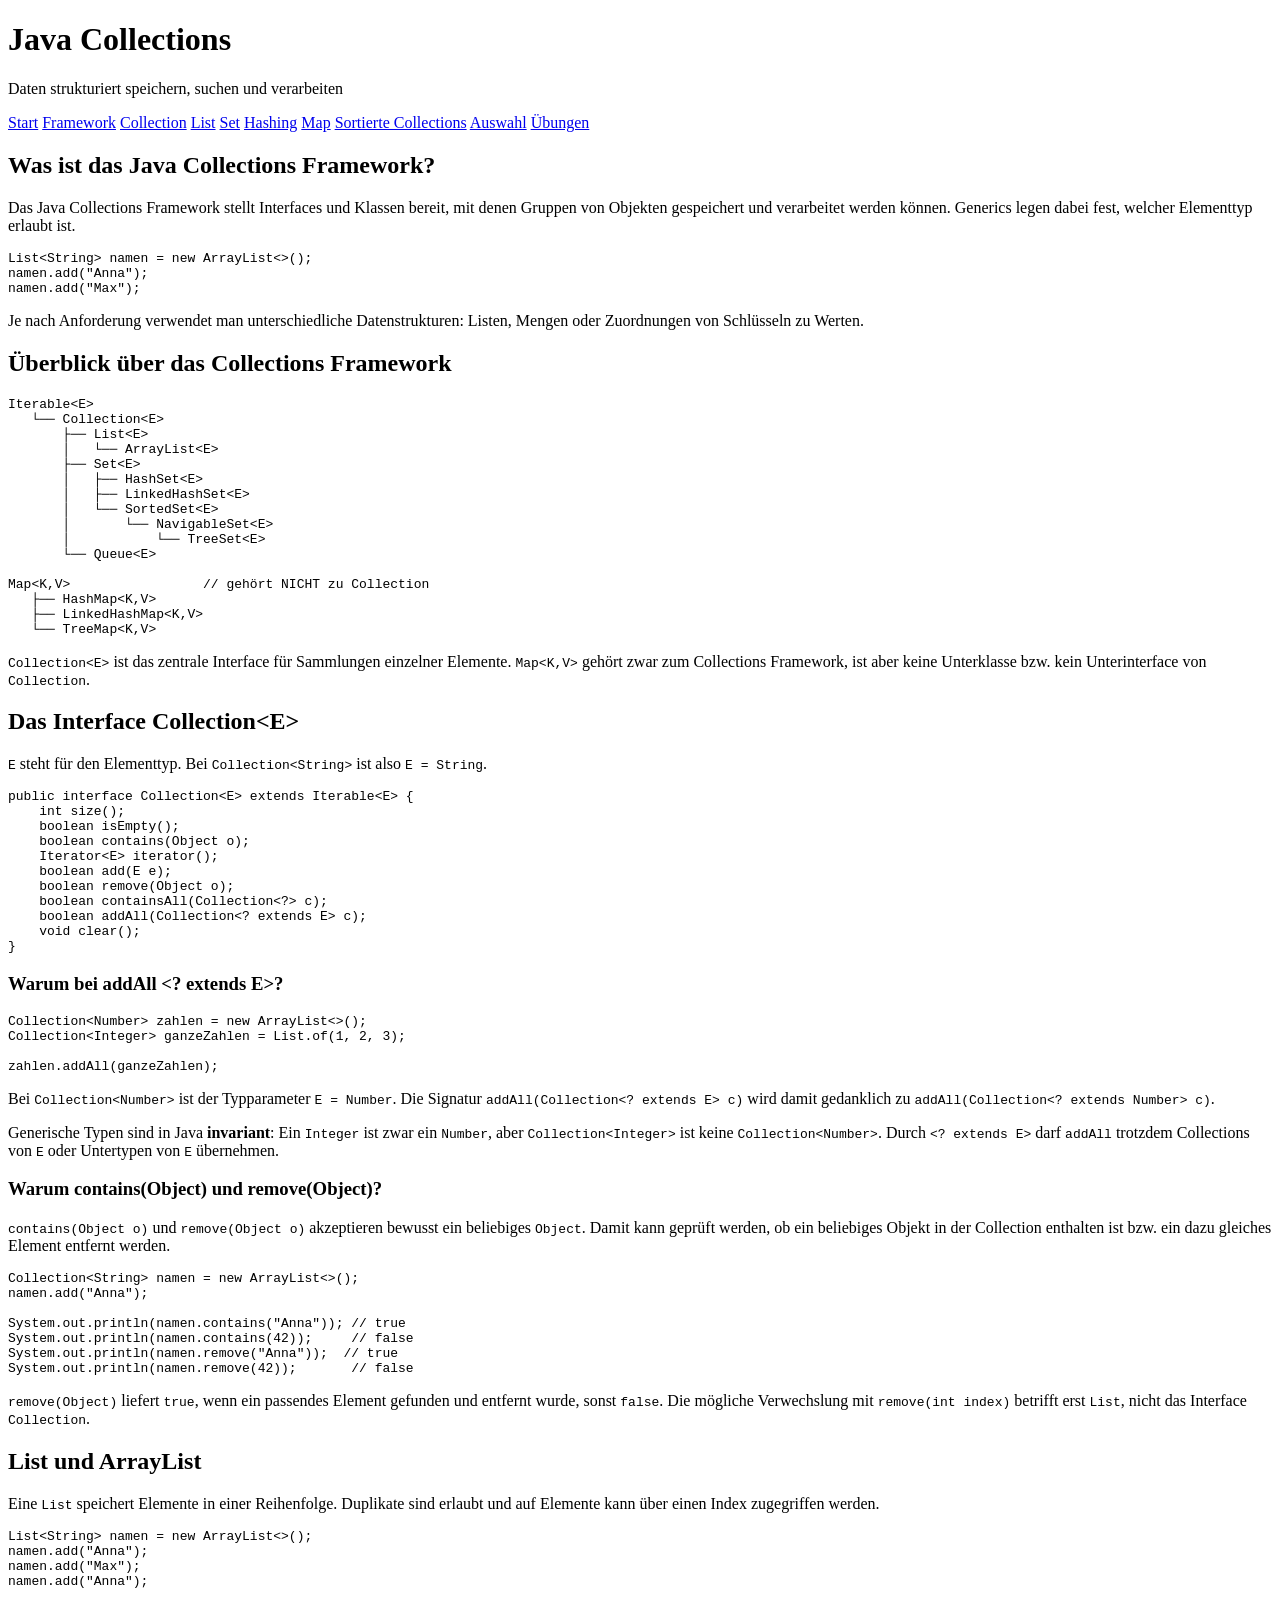
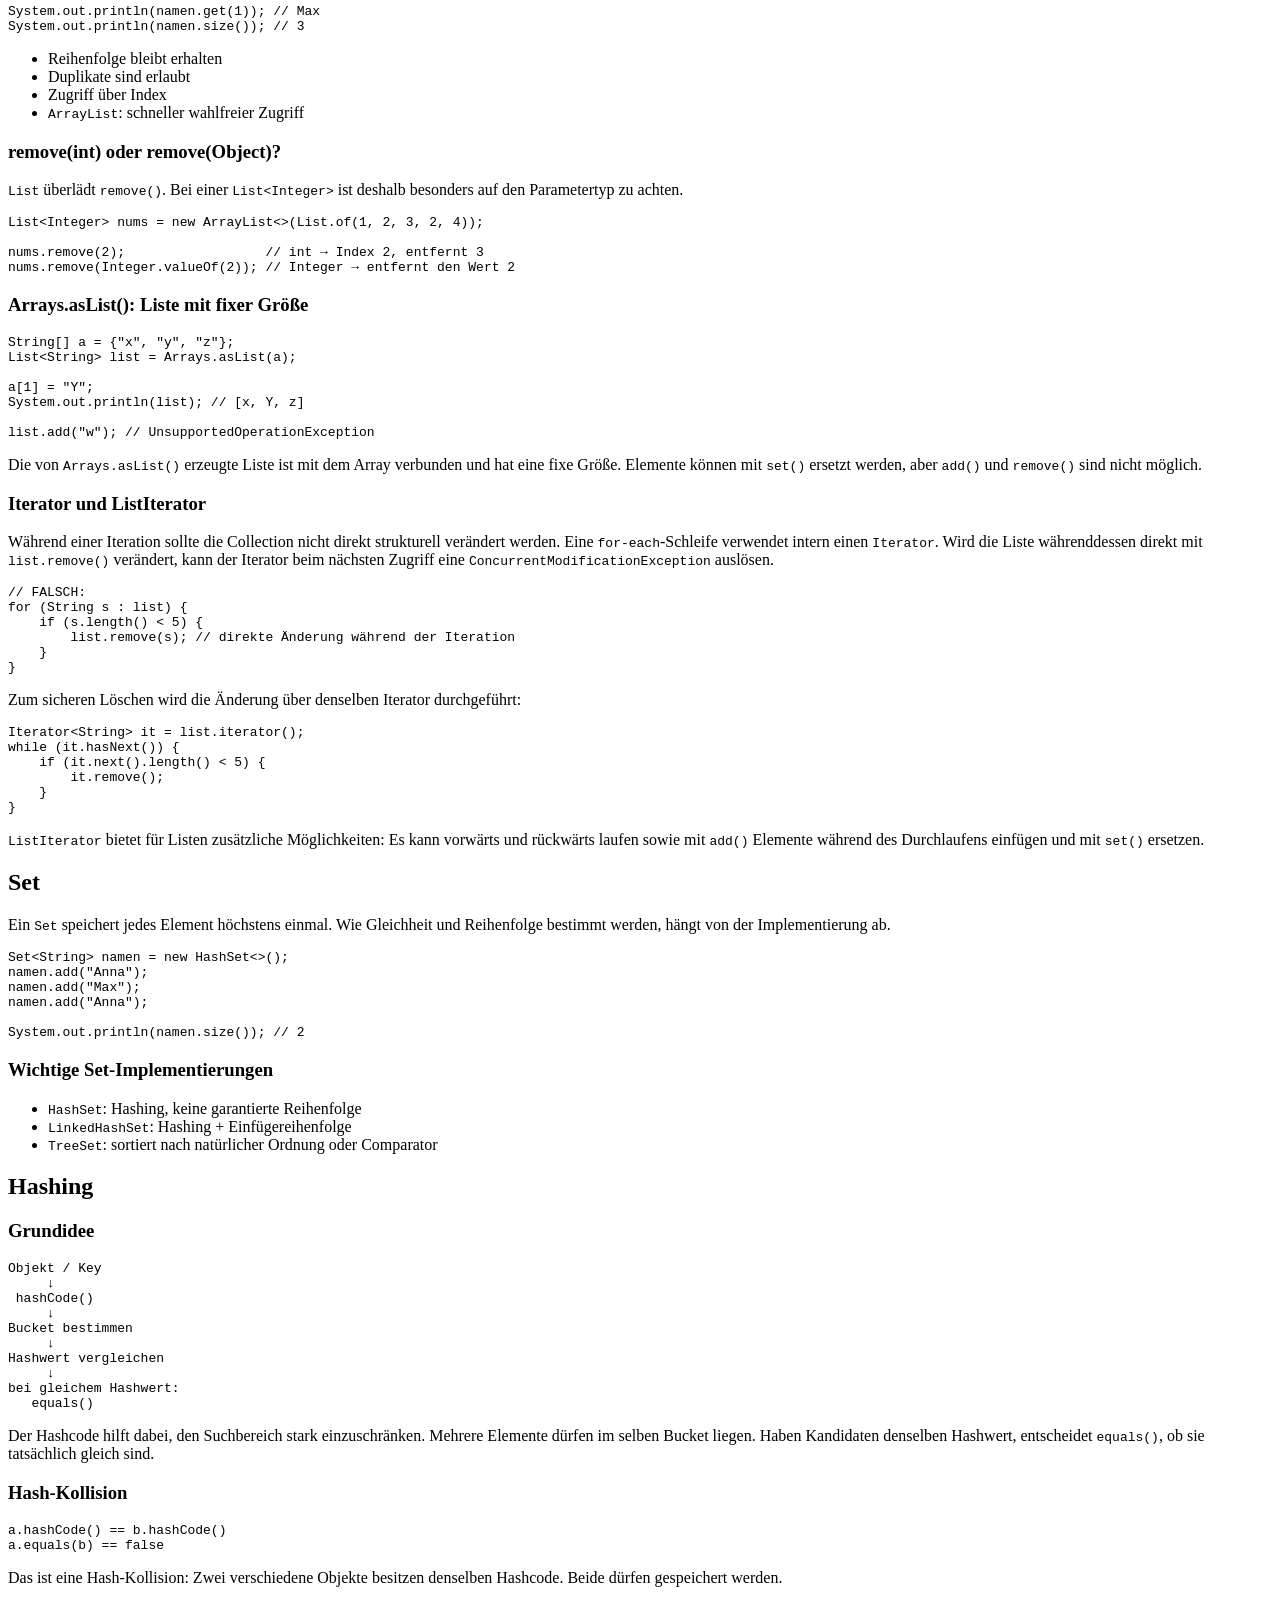
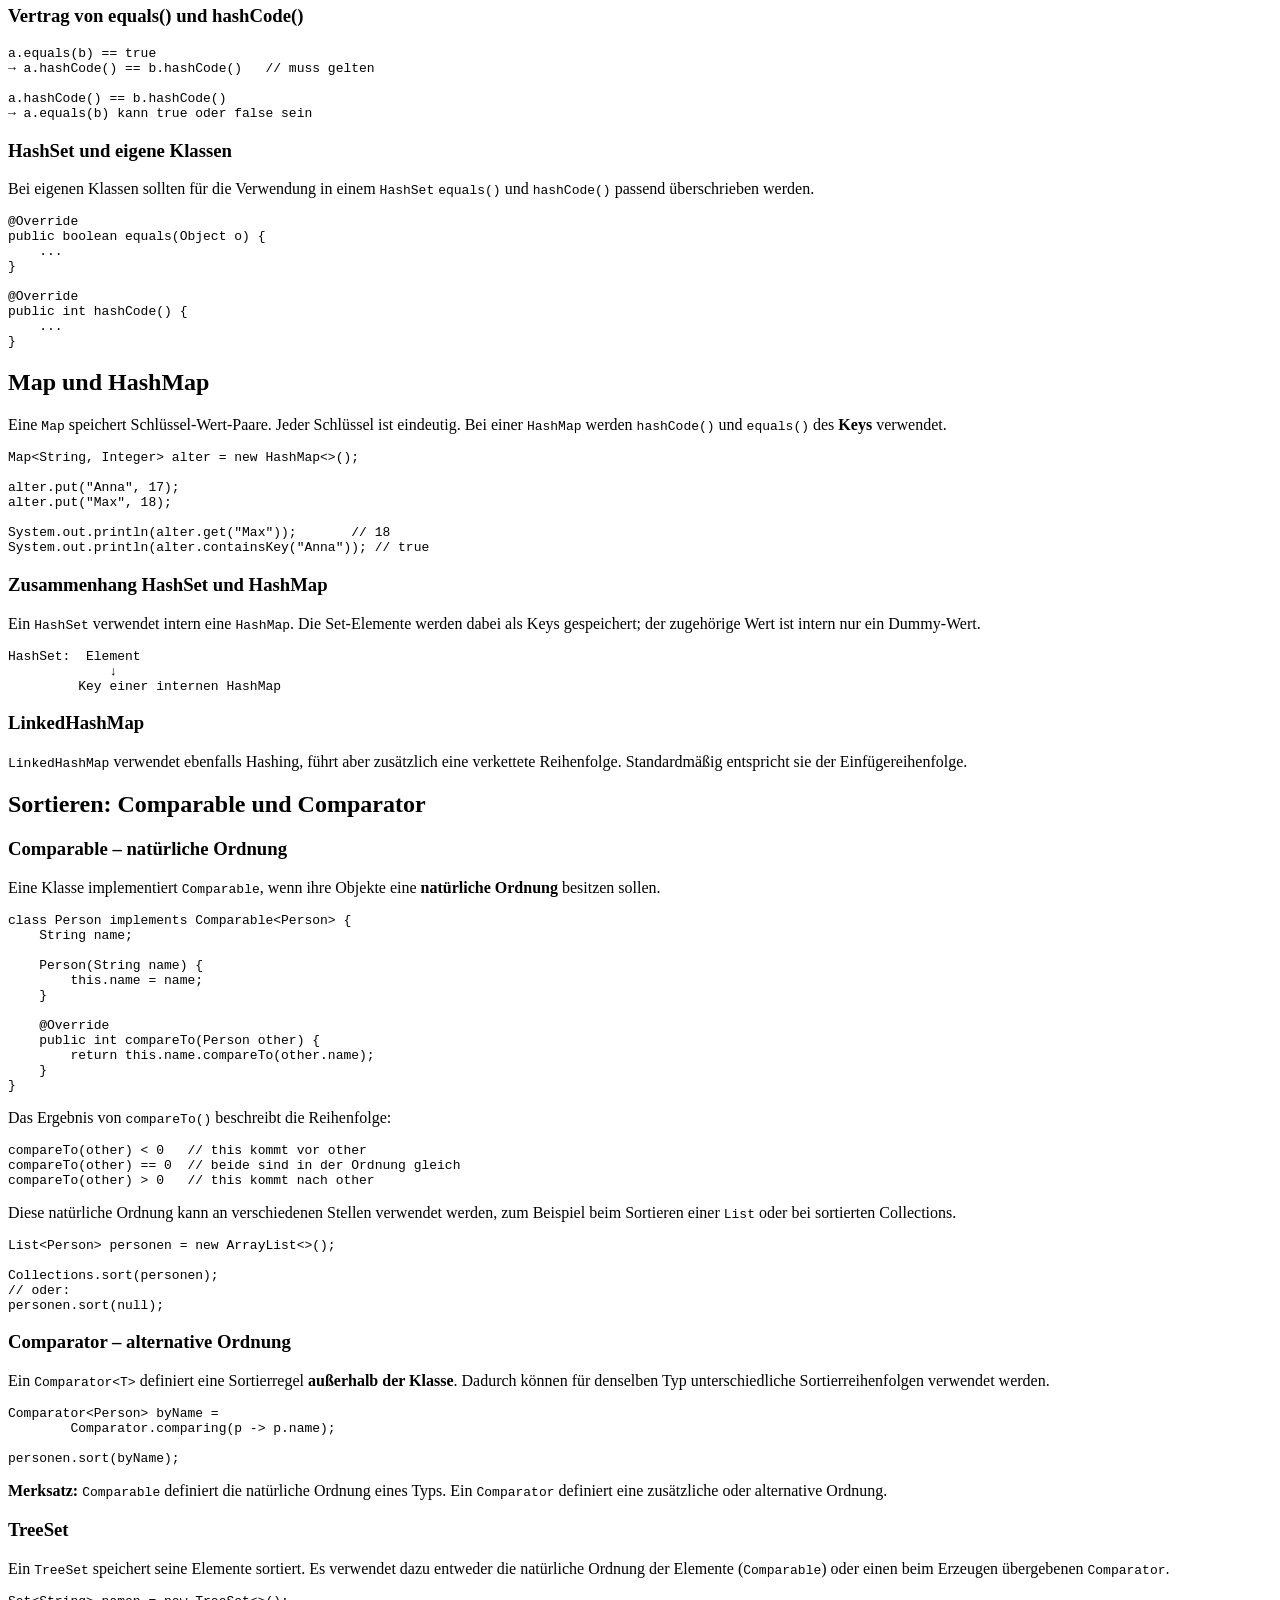
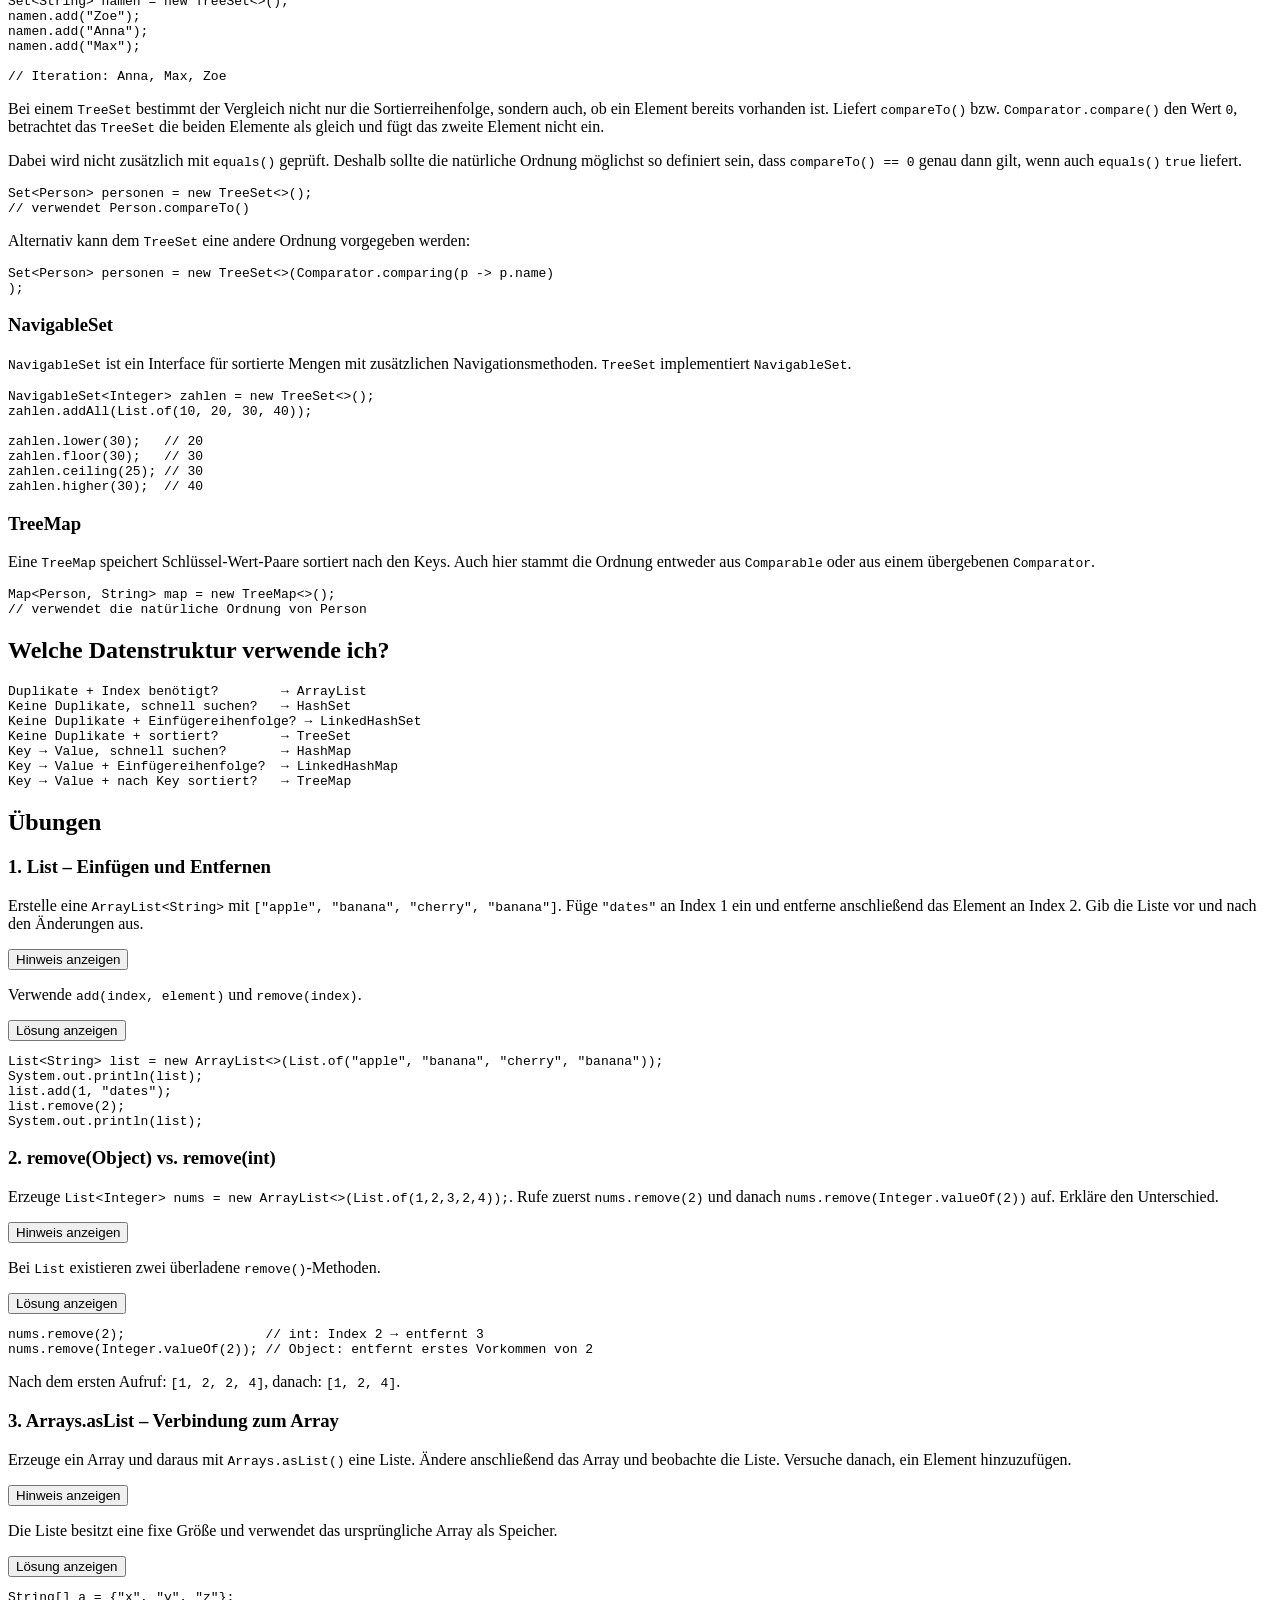
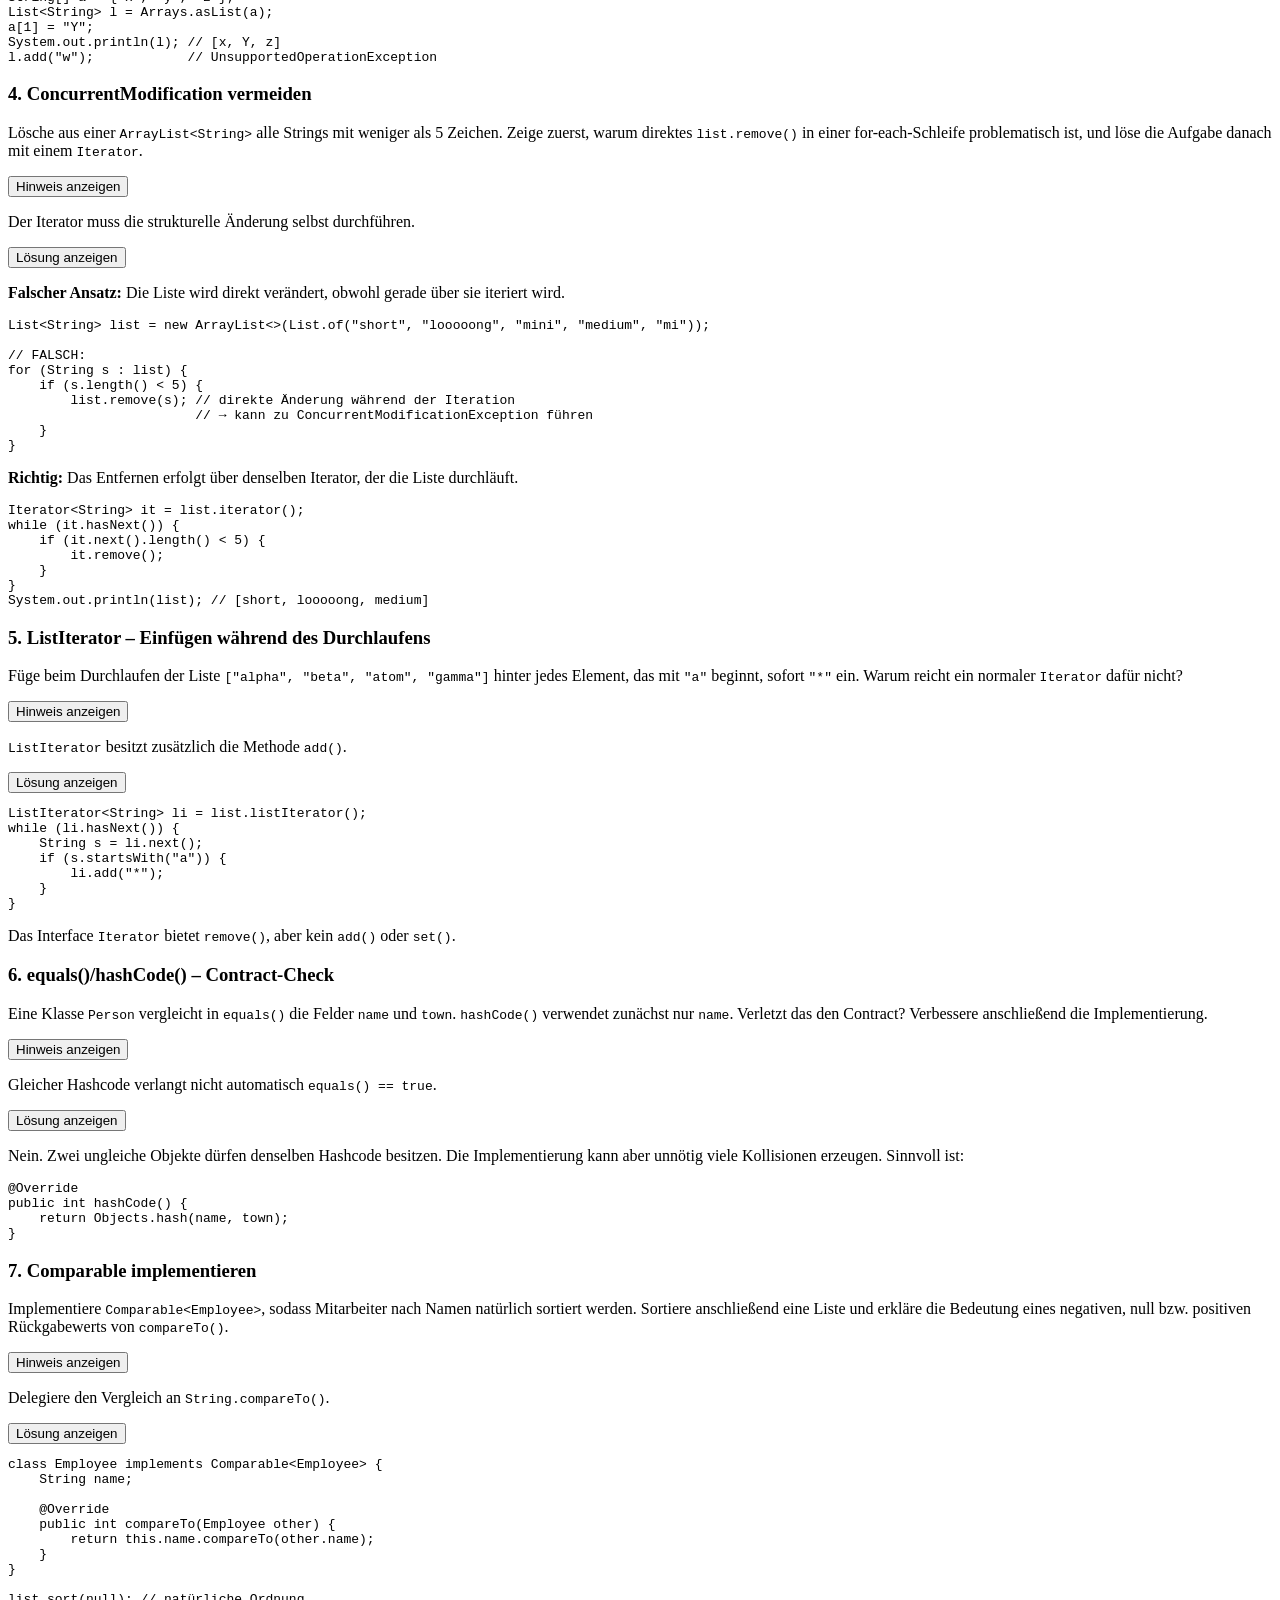
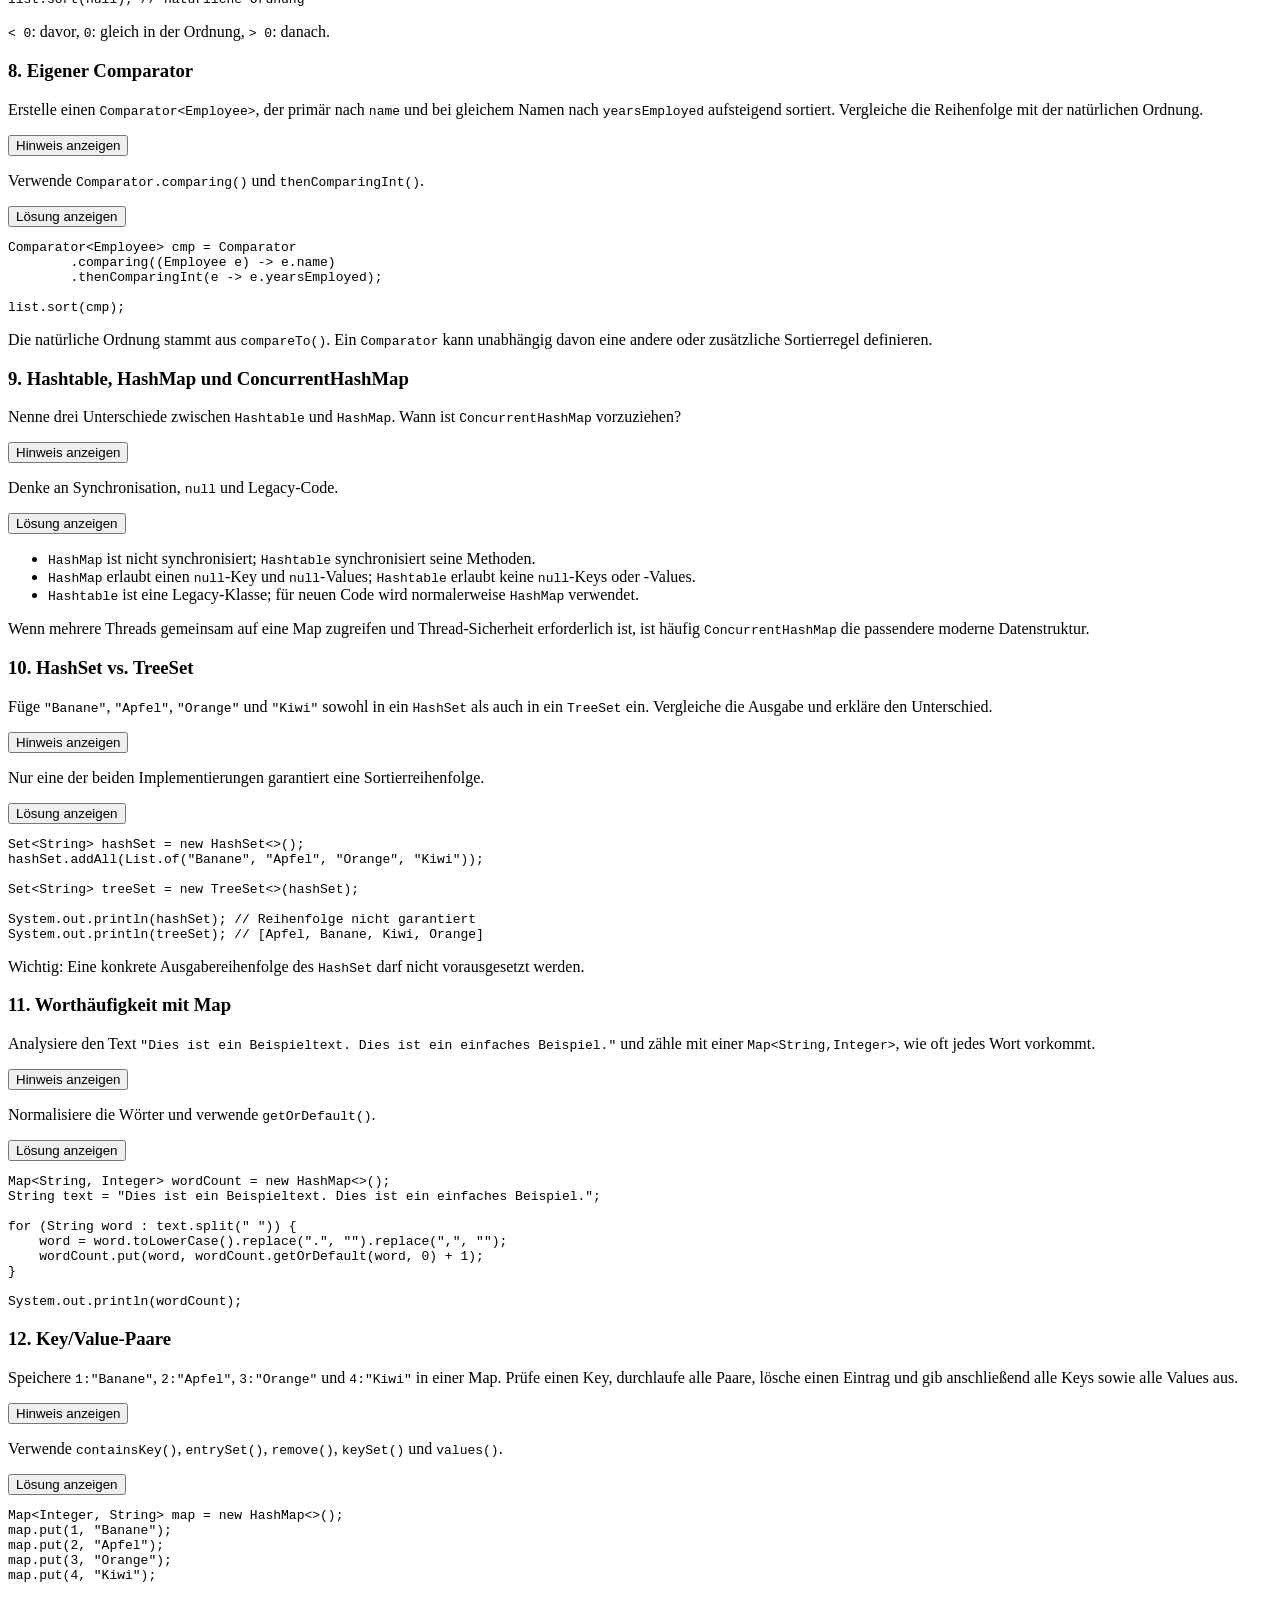
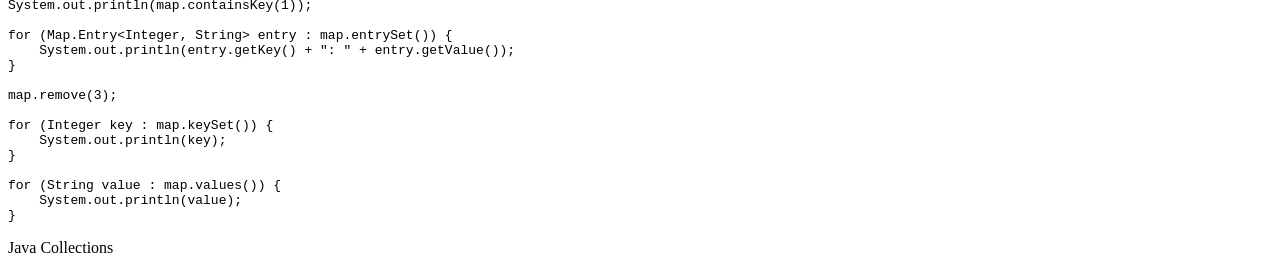
==== commit 5da116eb: "Fix formatting of TreeSet example in collections.html" ====
--- a/collections.html
+++ b/collections.html
@@ -296,8 +296,7 @@
         <pre class="copyable">Set&lt;Person&gt; personen = new TreeSet&lt;&gt;();
 // verwendet Person.compareTo()</pre>
         <p>Alternativ kann dem <code>TreeSet</code> eine andere Ordnung vorgegeben werden:</p>
-        <pre class="copyable">Set&lt;Person&gt; personen = new TreeSet&lt;&gt;(
-        Comparator.comparing(p -&gt; p.name)
+        <pre class="copyable">Set&lt;Person&gt; personen = new TreeSet&lt;&gt;(Comparator.comparing(p -&gt; p.name)
 );</pre>
     </article>
 
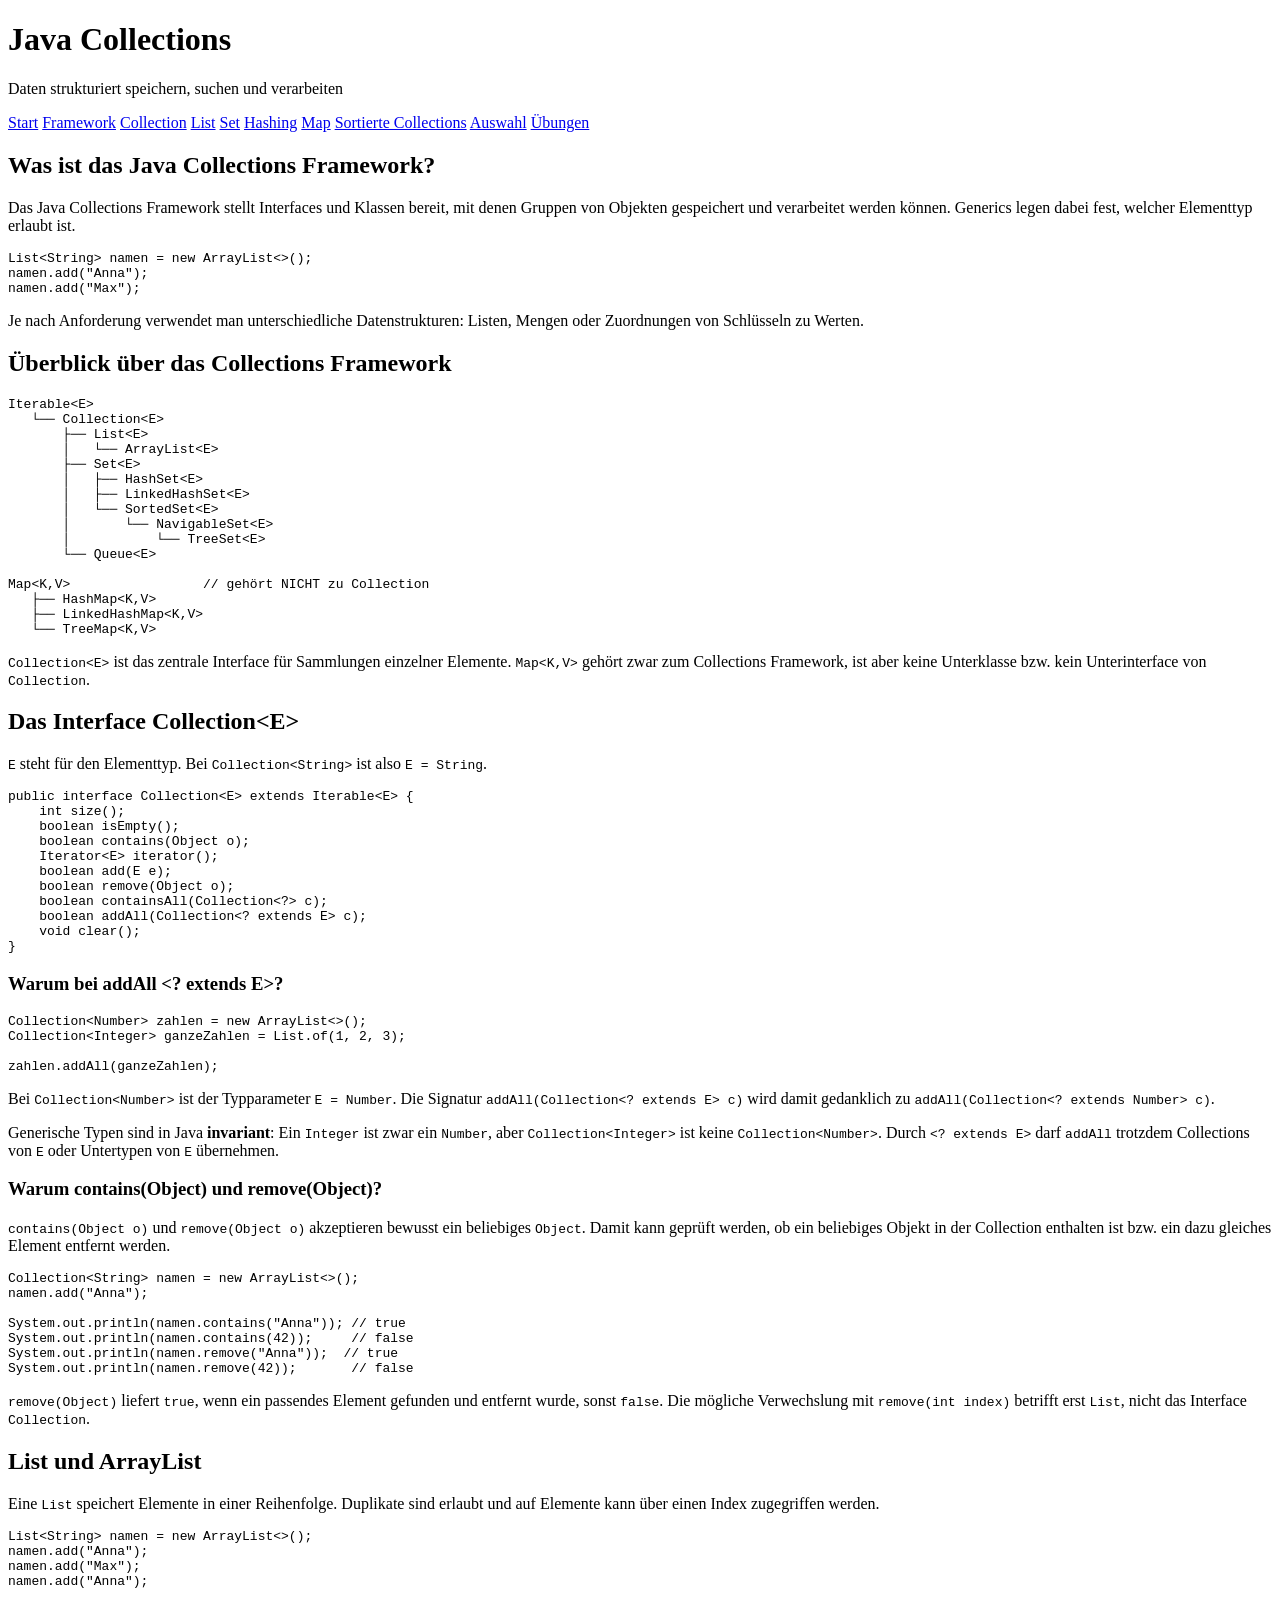
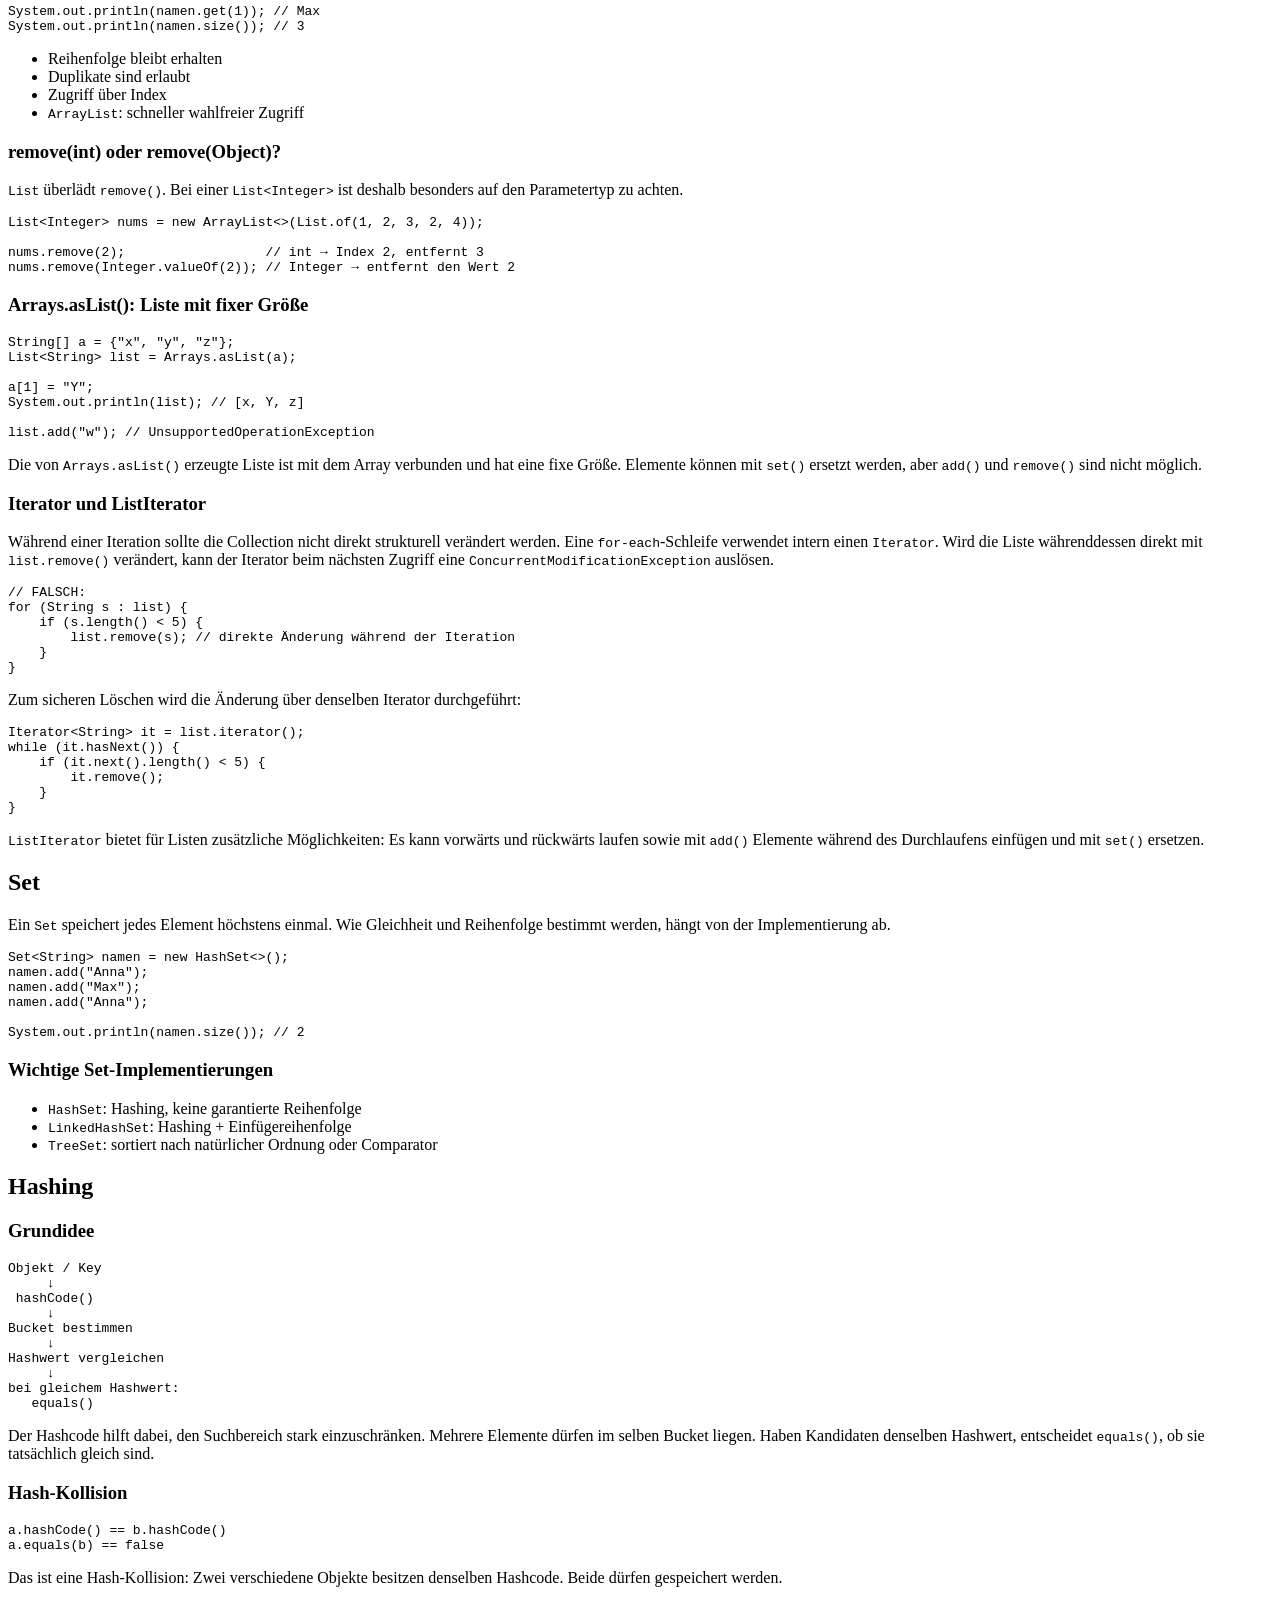
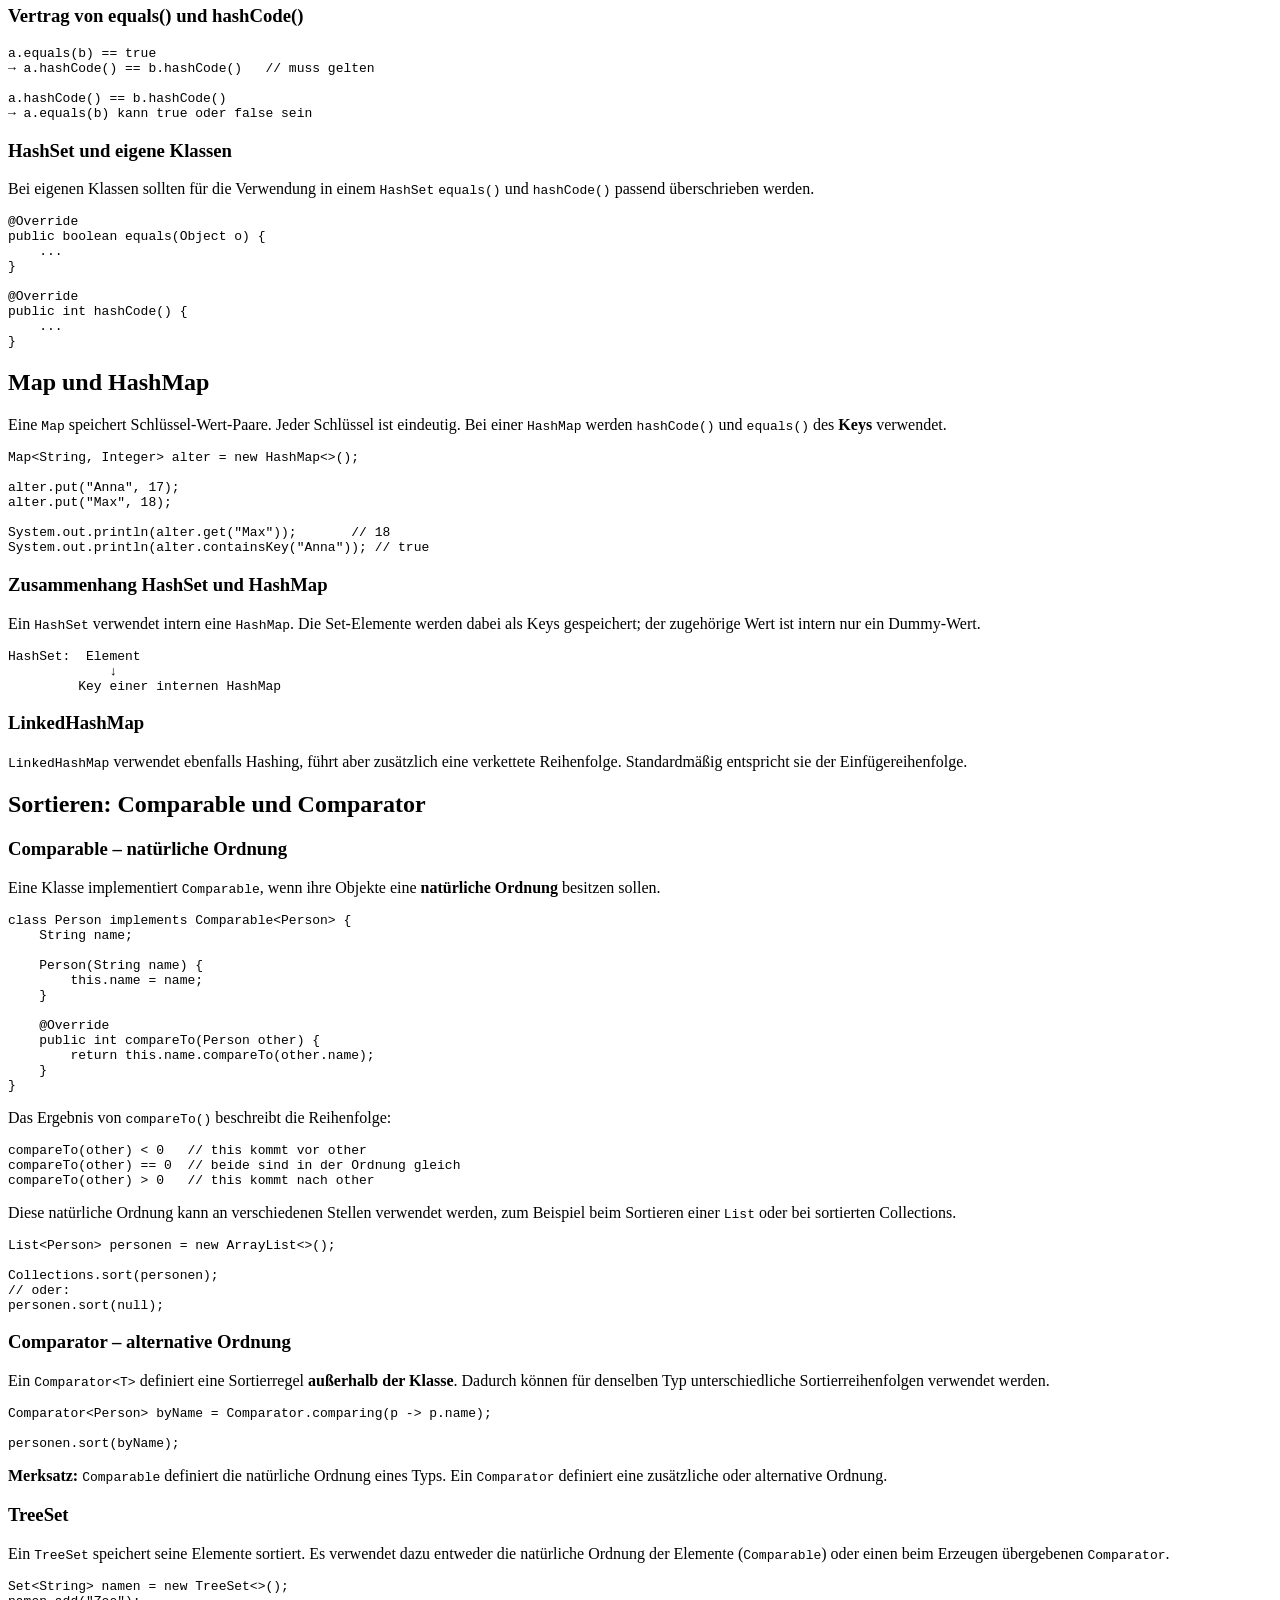
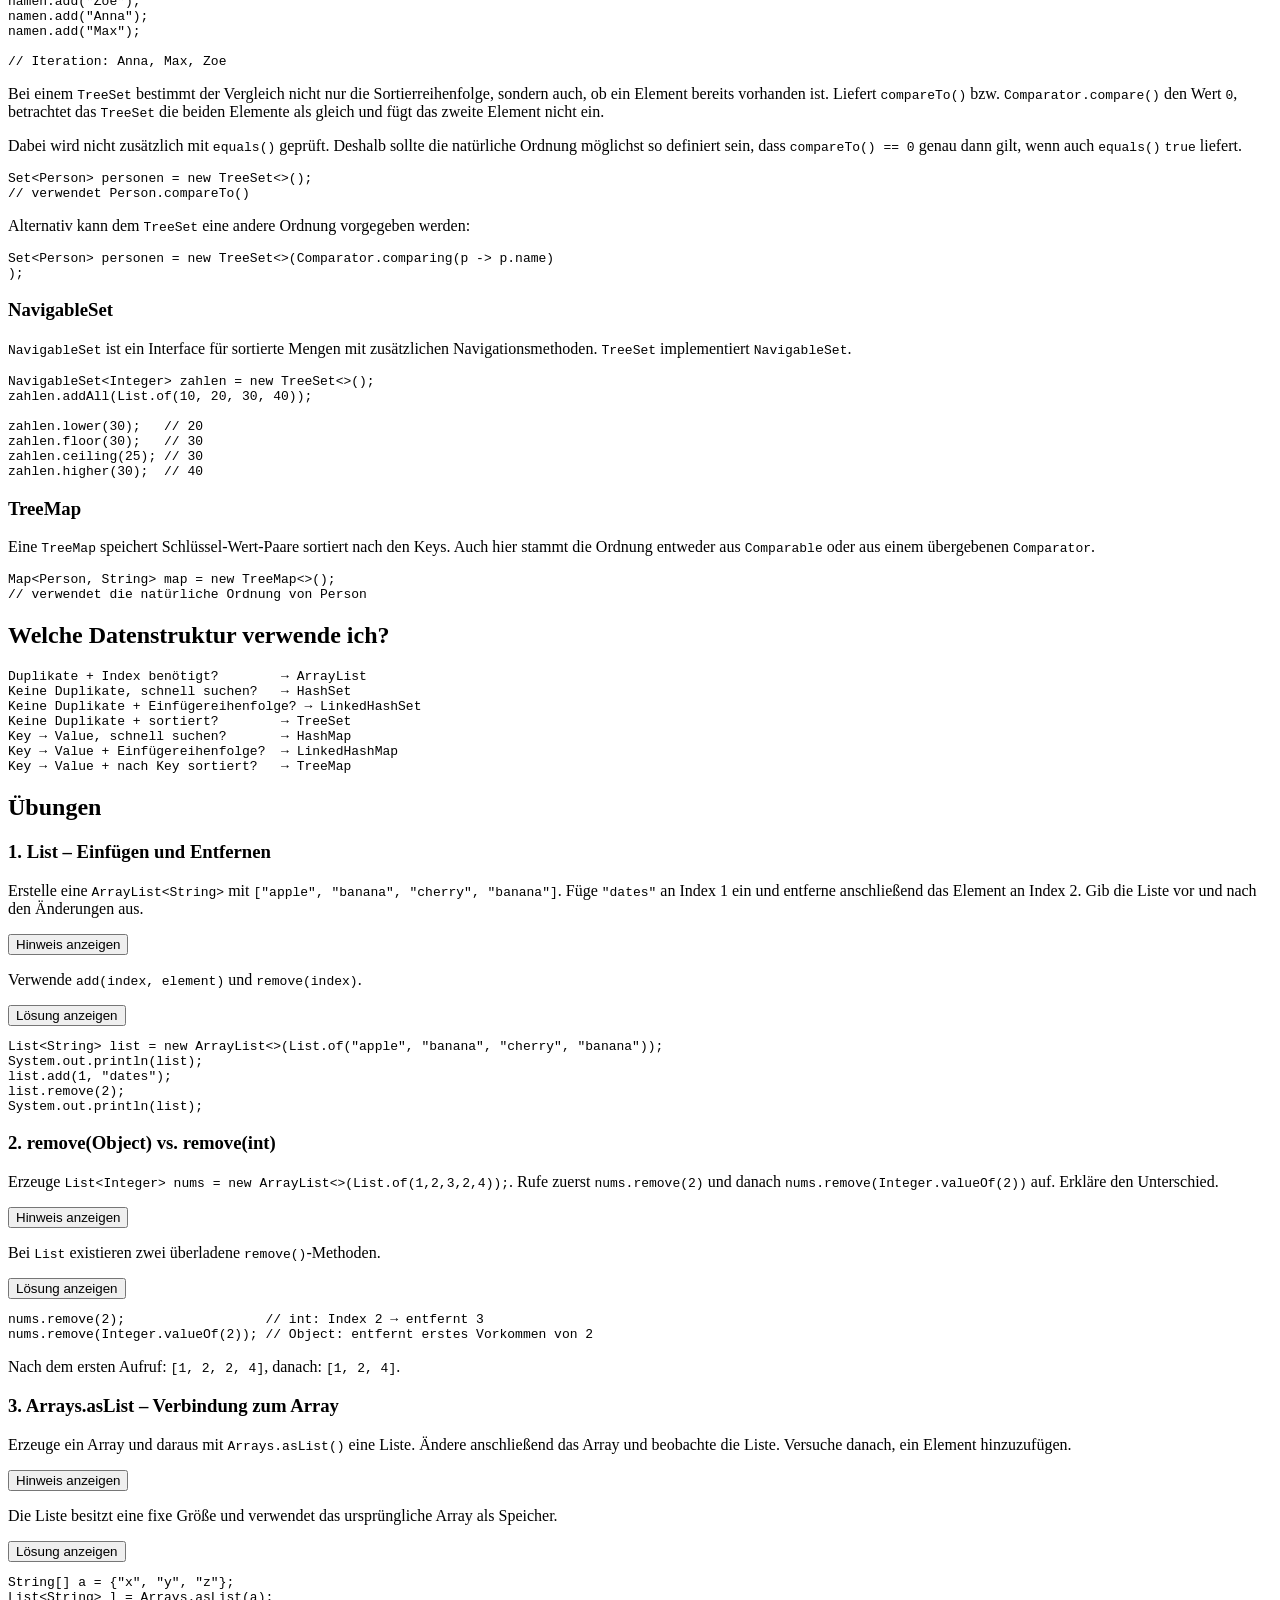
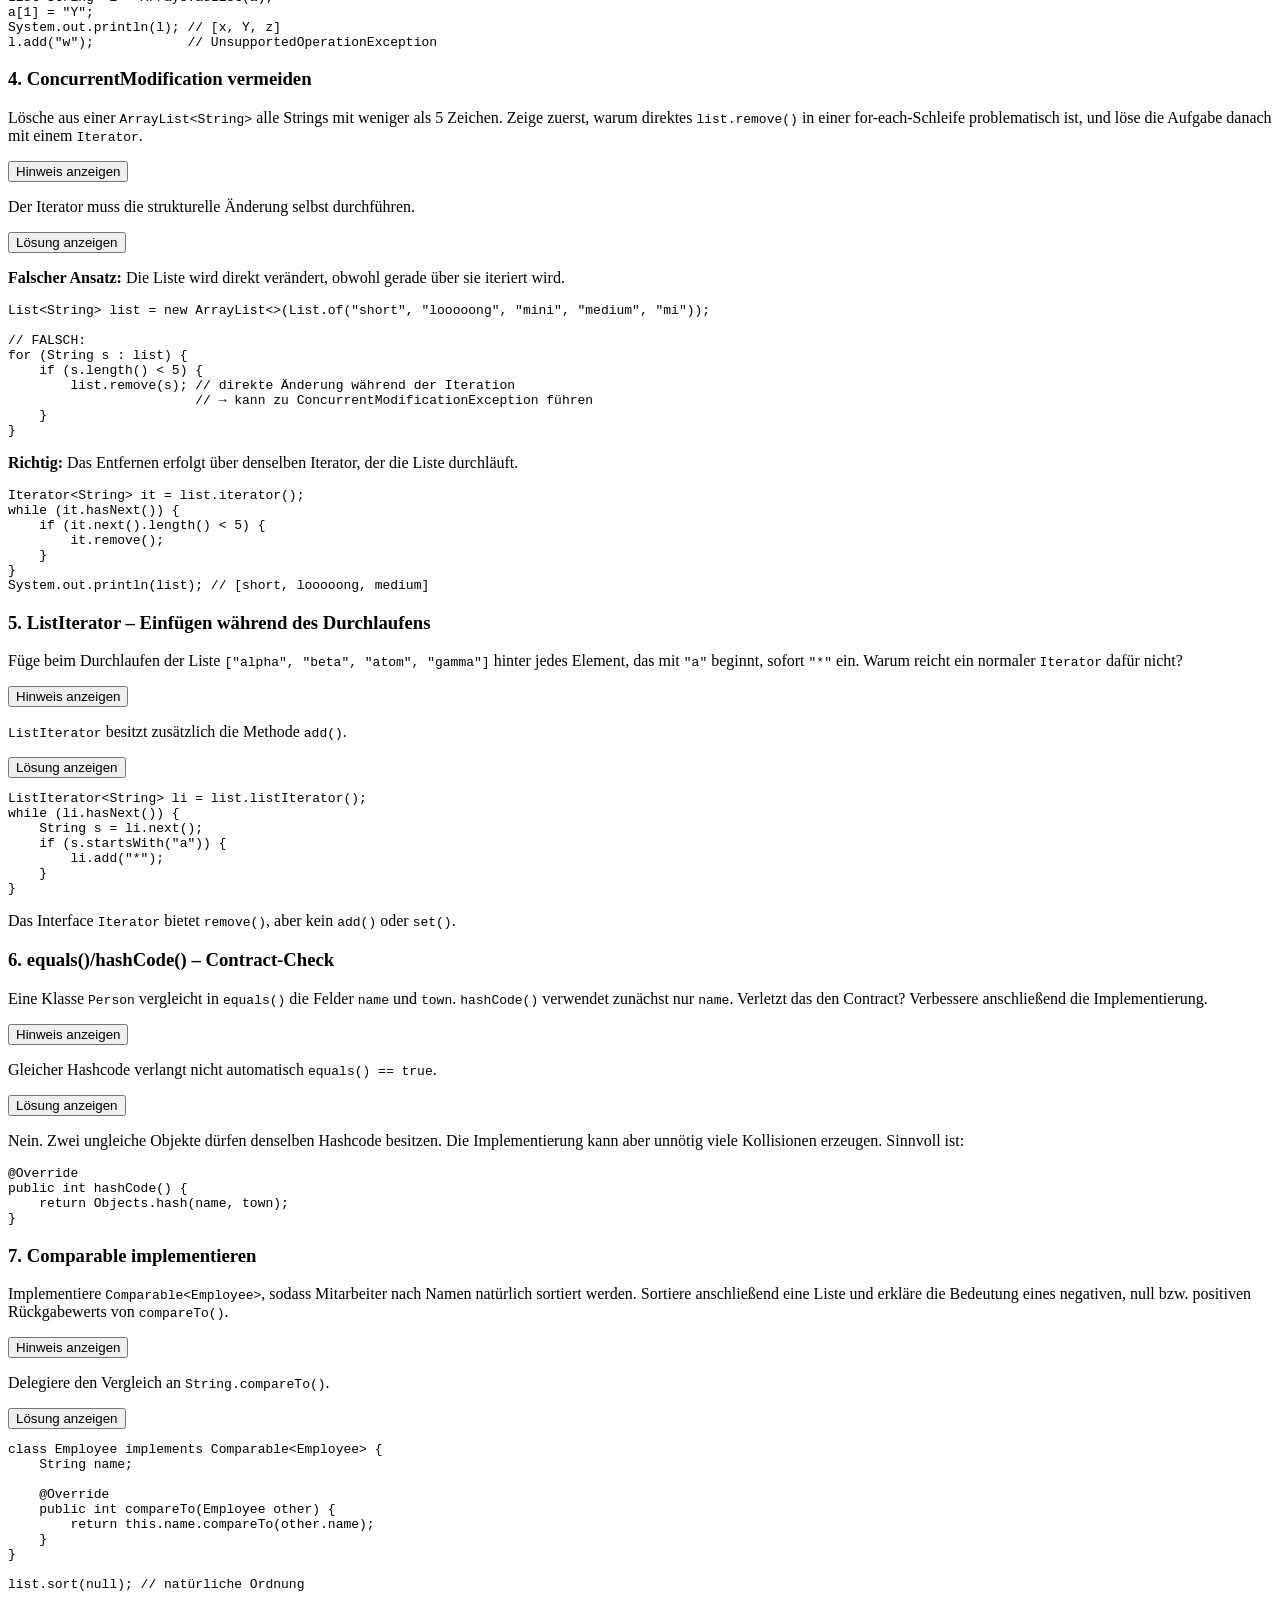
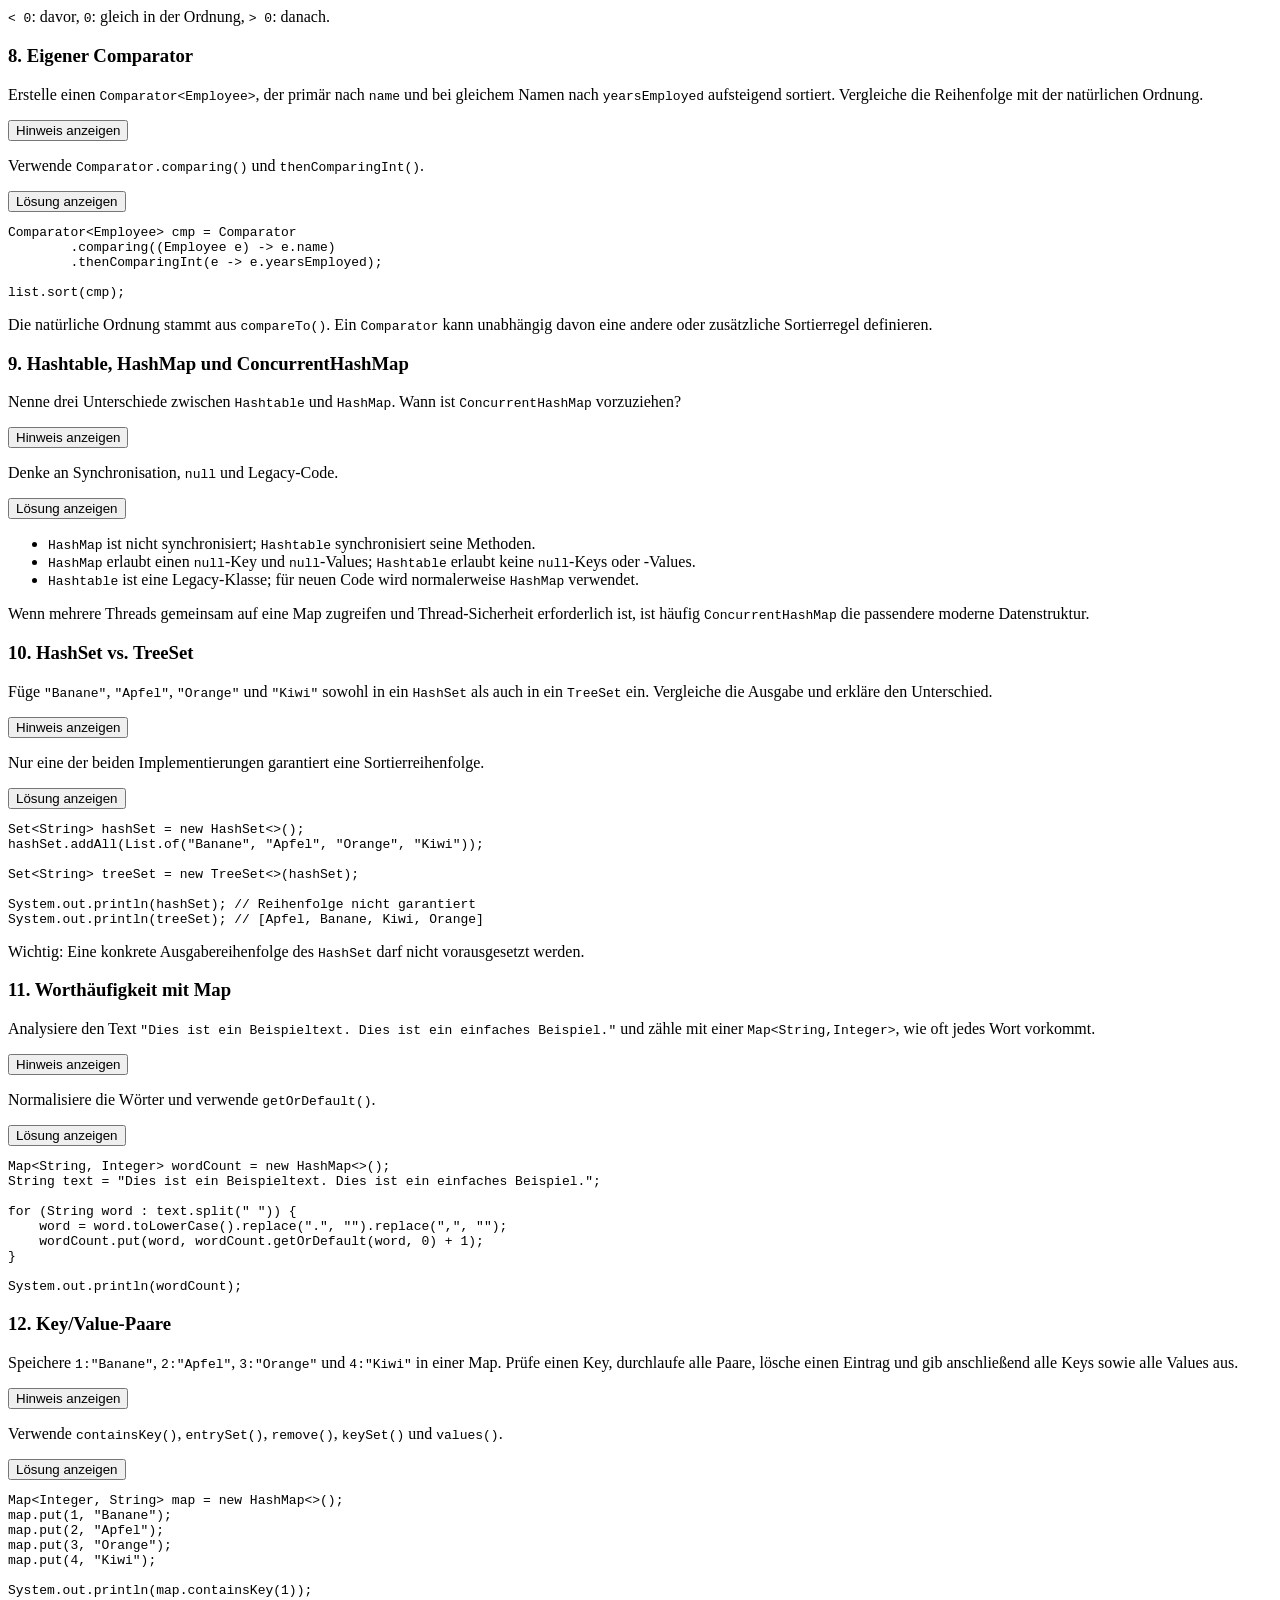
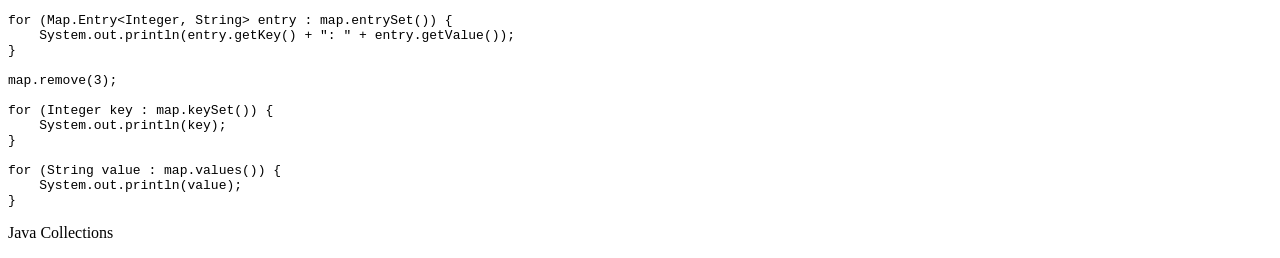
==== commit d602bb3b: "Fix formatting of Comparator example in collections.html" ====
--- a/collections.html
+++ b/collections.html
@@ -275,8 +275,7 @@
     <article>
         <h3>Comparator – alternative Ordnung</h3>
         <p>Ein <code>Comparator&lt;T&gt;</code> definiert eine Sortierregel <strong>außerhalb der Klasse</strong>. Dadurch können für denselben Typ unterschiedliche Sortierreihenfolgen verwendet werden.</p>
-        <pre class="copyable">Comparator&lt;Person&gt; byName =
-        Comparator.comparing(p -&gt; p.name);
+        <pre class="copyable">Comparator&lt;Person&gt; byName = Comparator.comparing(p -&gt; p.name);
 
 personen.sort(byName);</pre>
         <p><strong>Merksatz:</strong> <code>Comparable</code> definiert die natürliche Ordnung eines Typs. Ein <code>Comparator</code> definiert eine zusätzliche oder alternative Ordnung.</p>
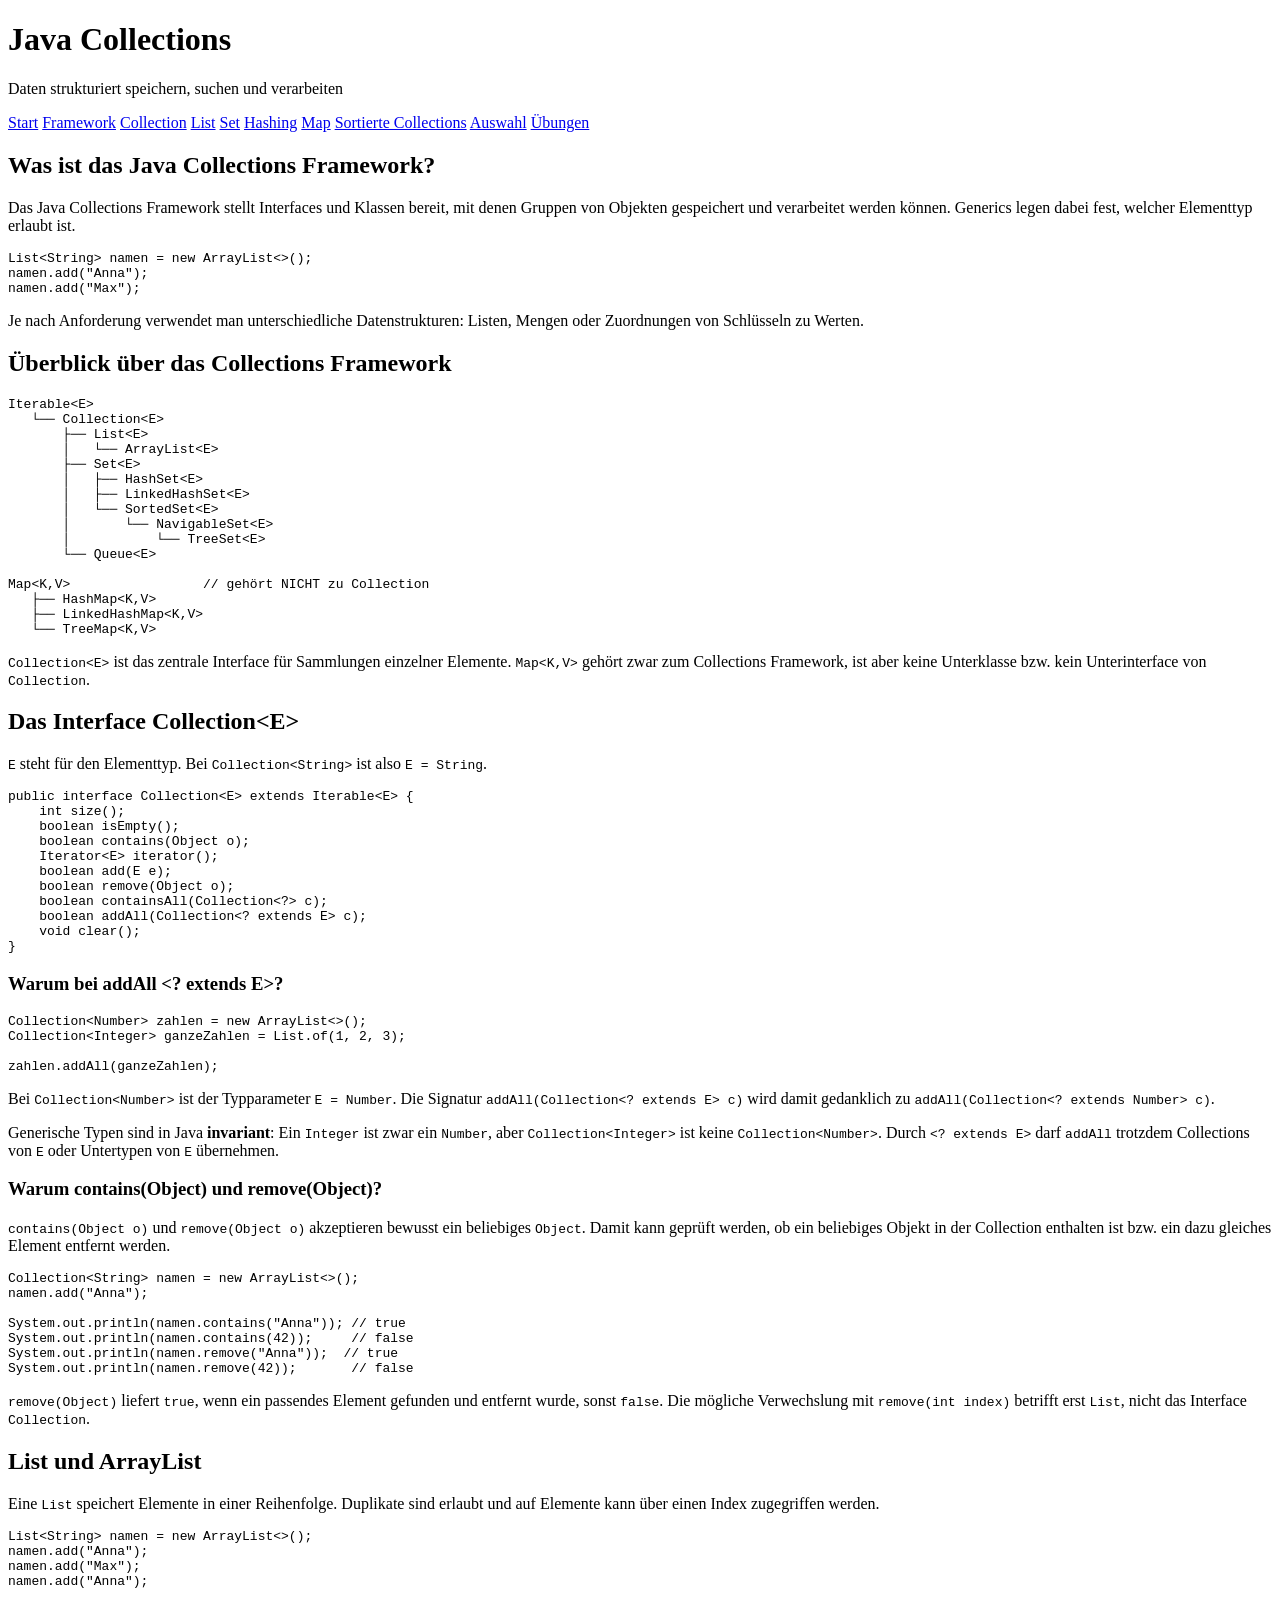
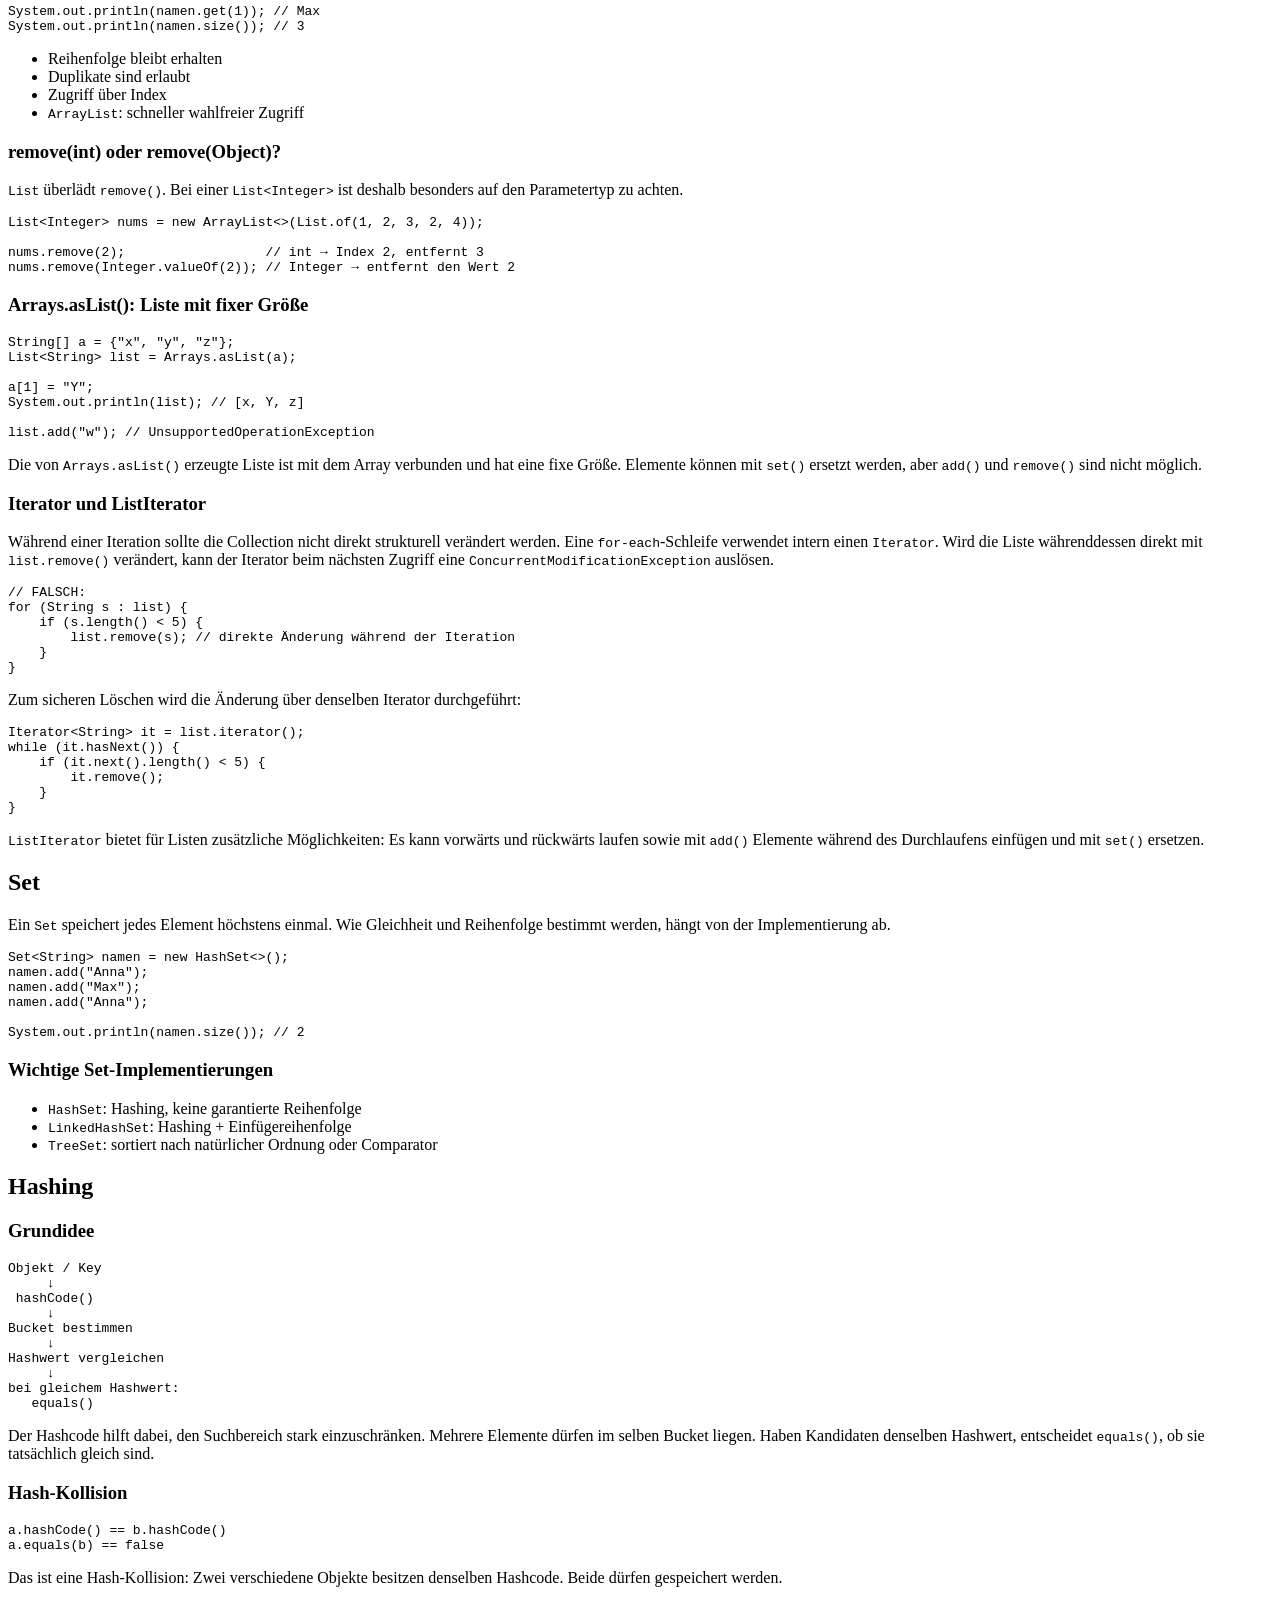
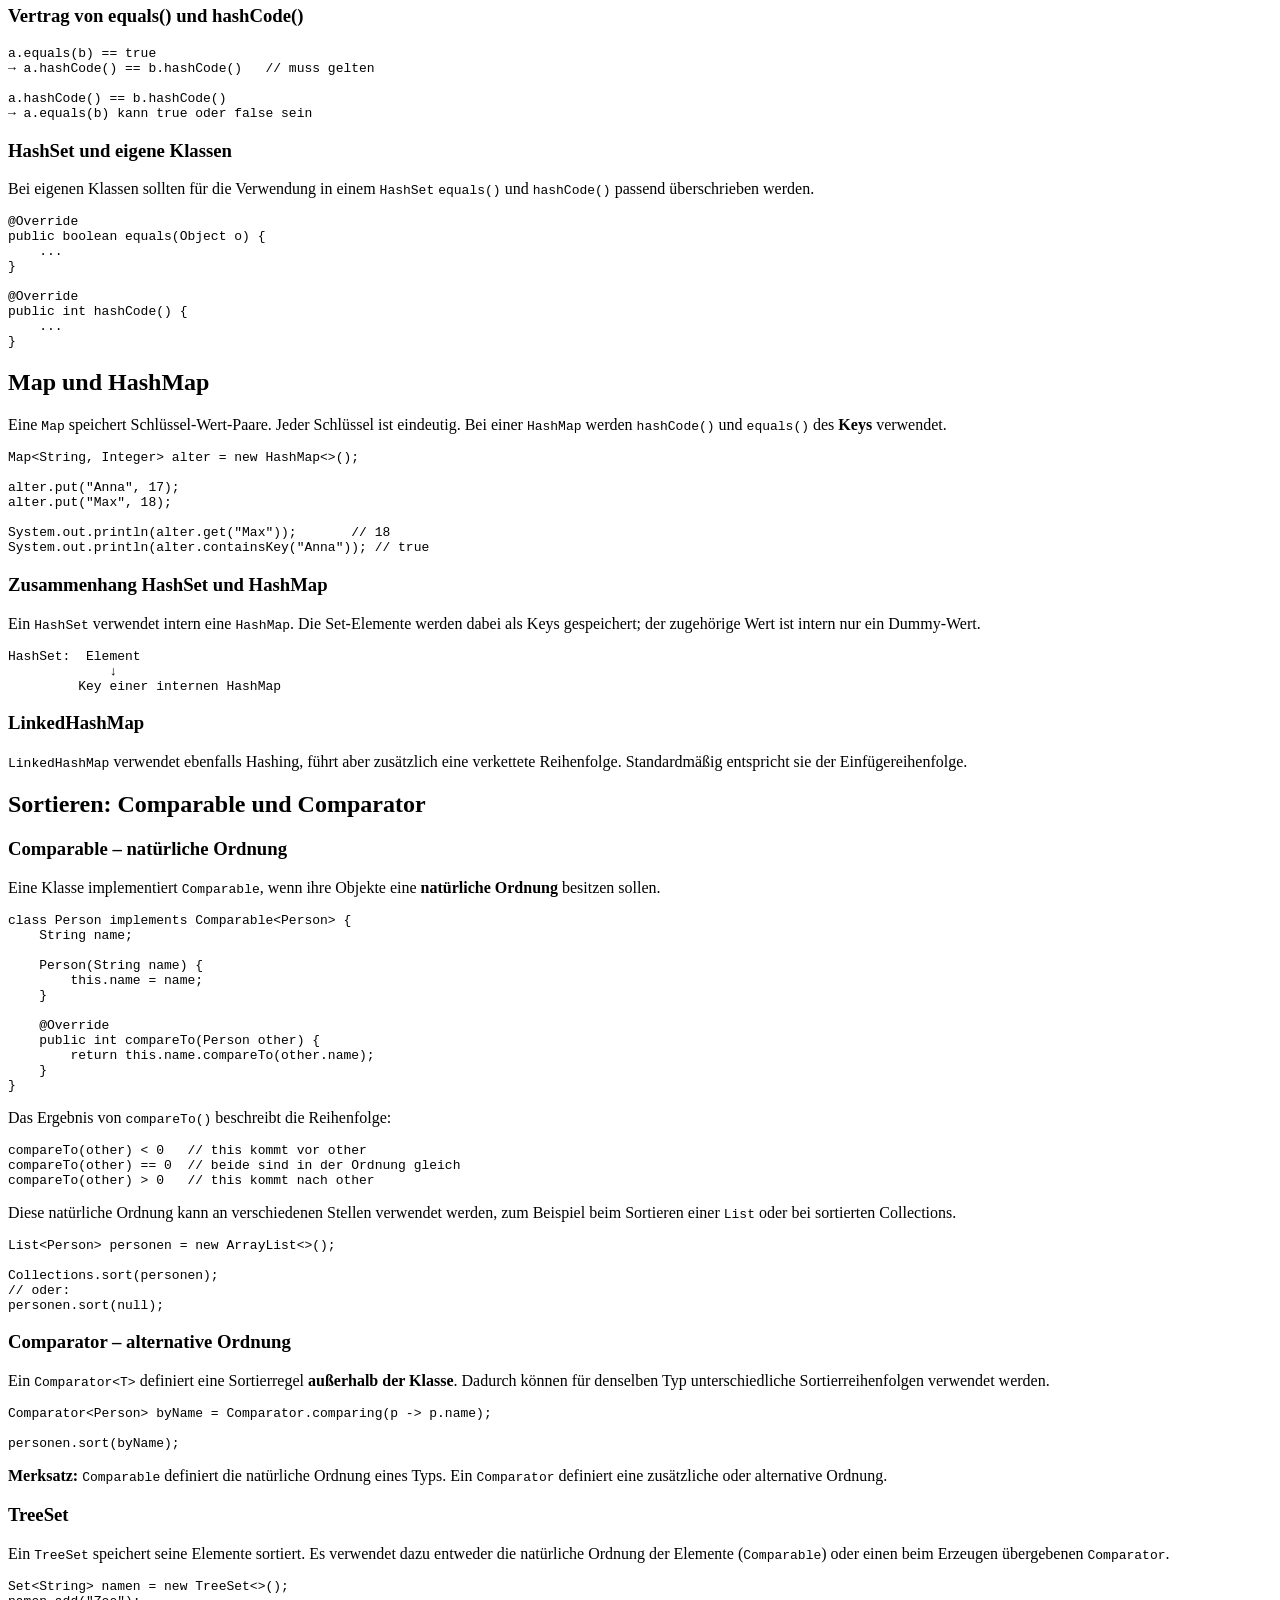
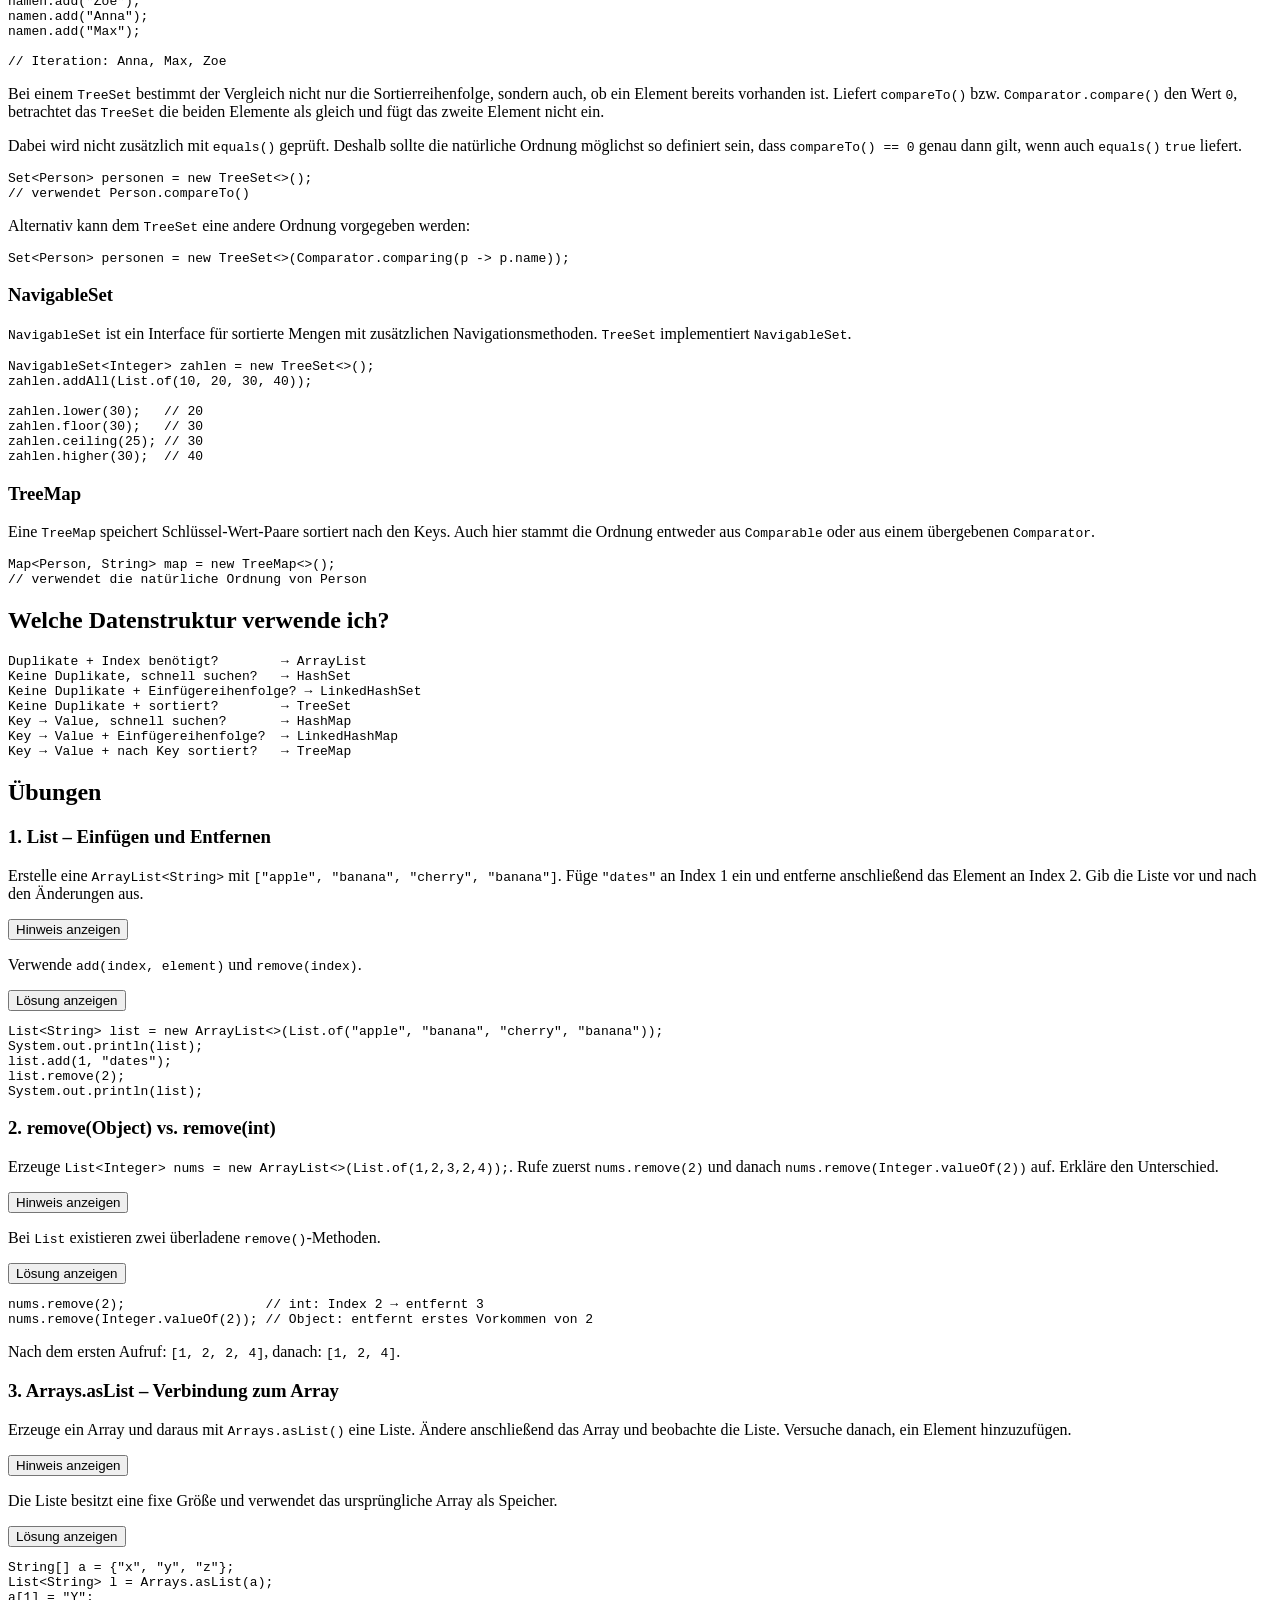
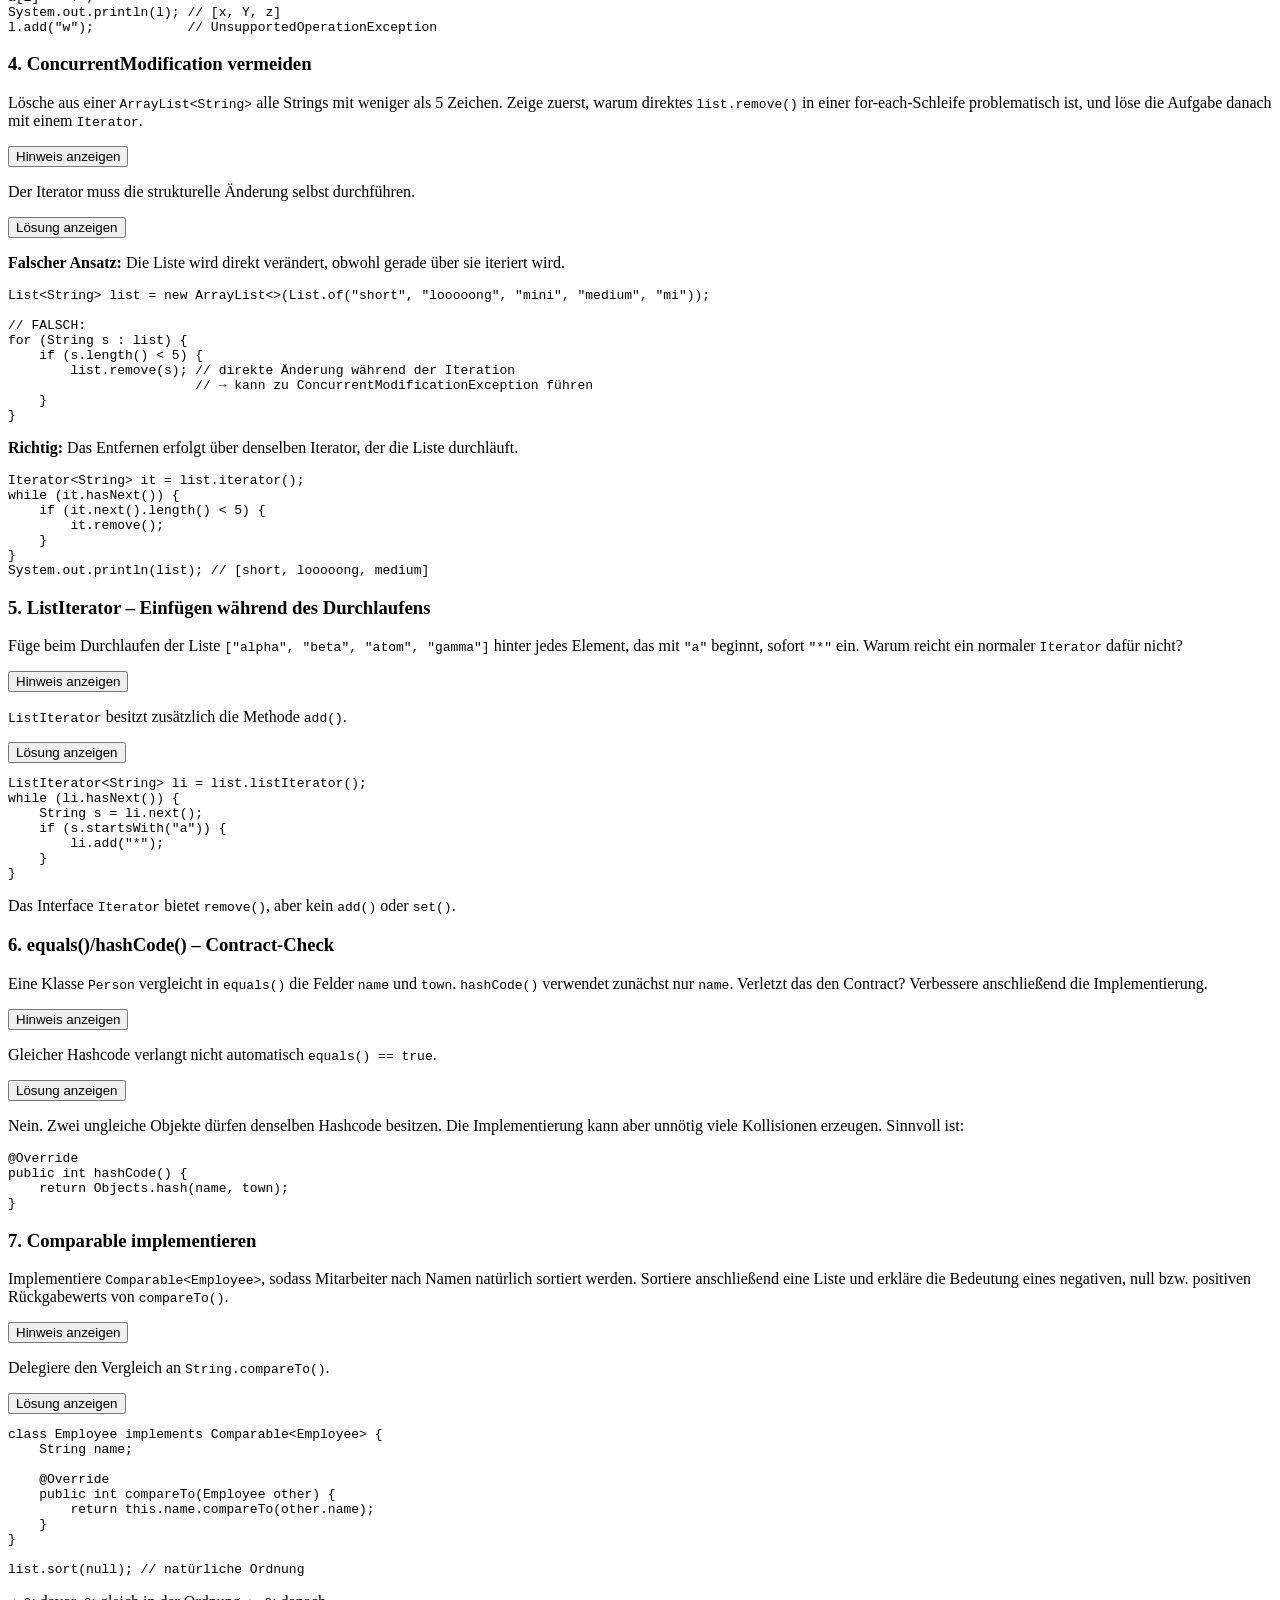
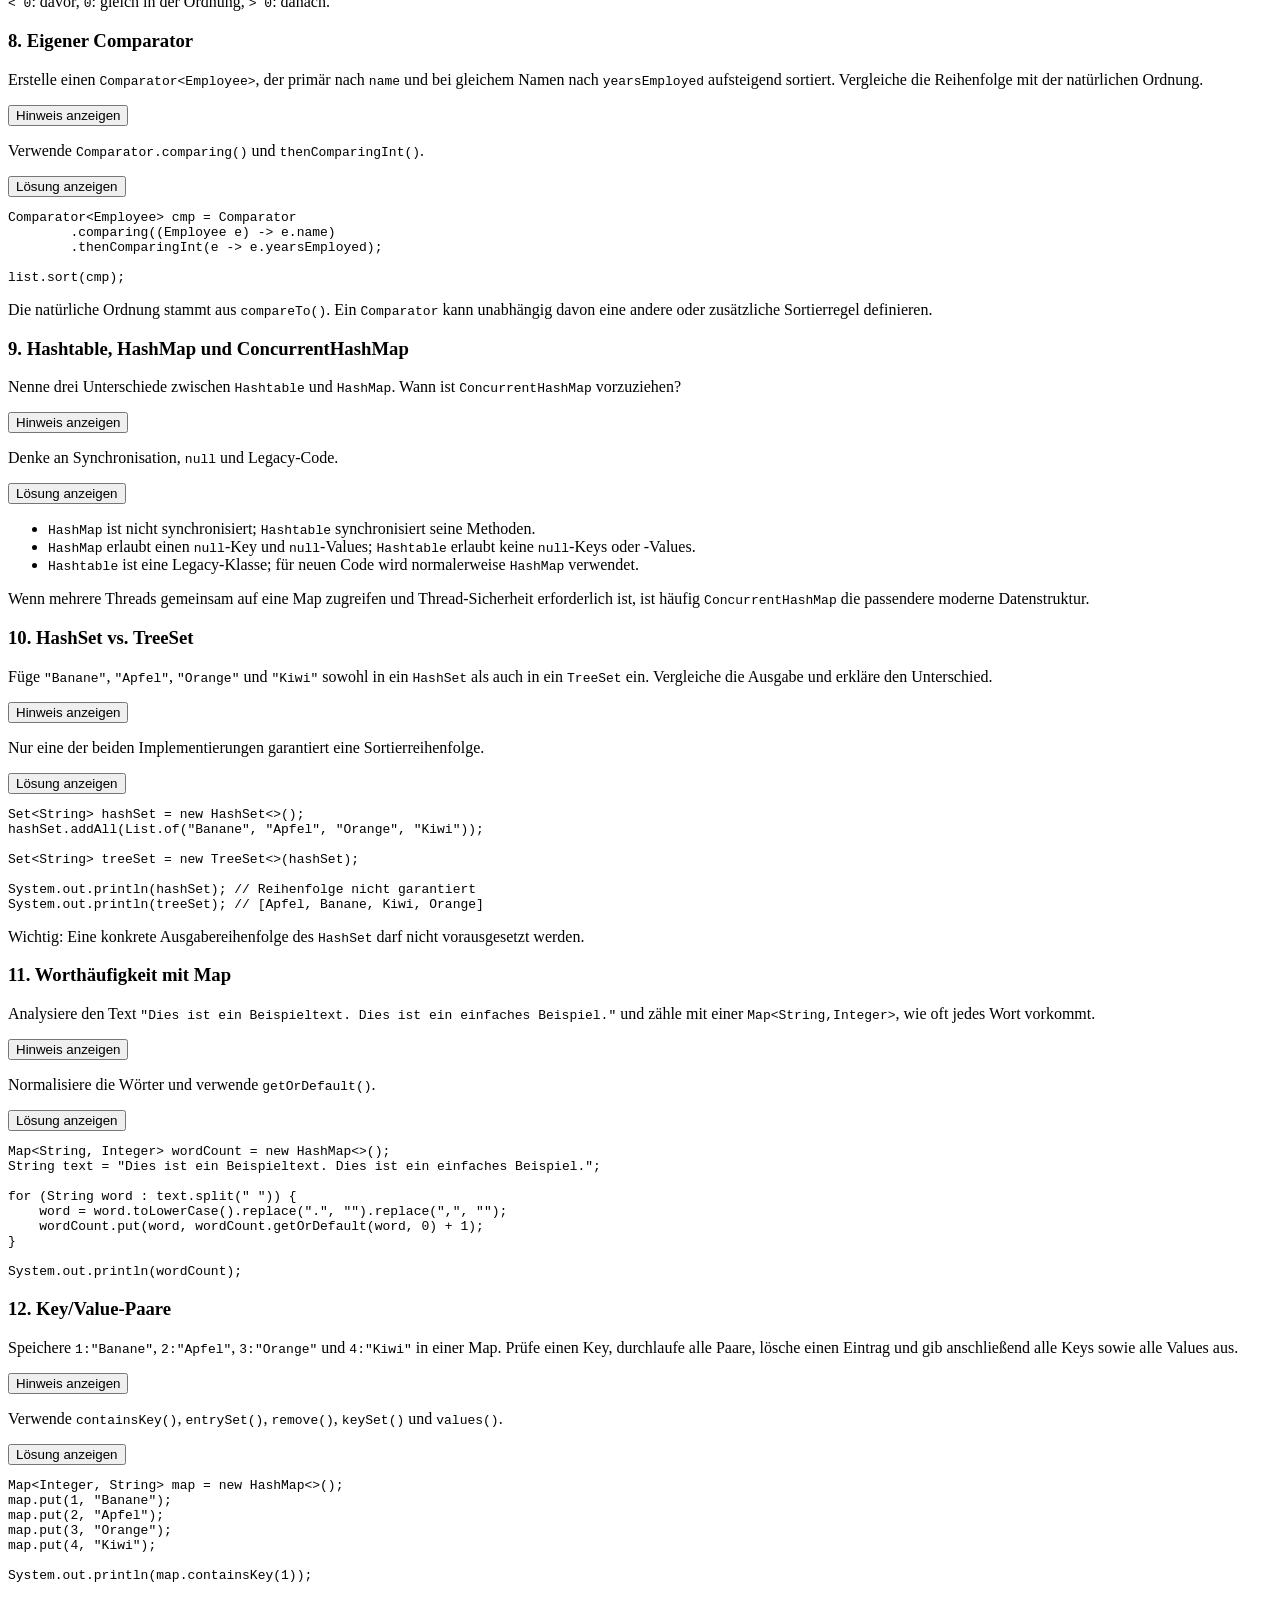
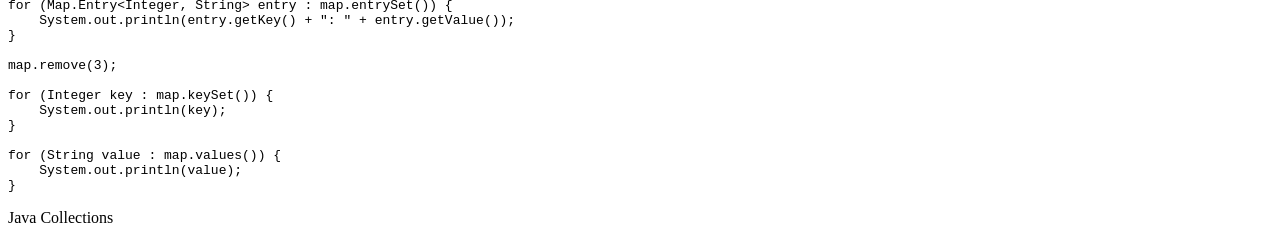
==== commit e5768889: "Update collections.html" ====
--- a/collections.html
+++ b/collections.html
@@ -295,8 +295,7 @@
         <pre class="copyable">Set&lt;Person&gt; personen = new TreeSet&lt;&gt;();
 // verwendet Person.compareTo()</pre>
         <p>Alternativ kann dem <code>TreeSet</code> eine andere Ordnung vorgegeben werden:</p>
-        <pre class="copyable">Set&lt;Person&gt; personen = new TreeSet&lt;&gt;(Comparator.comparing(p -&gt; p.name)
-);</pre>
+        <pre class="copyable">Set&lt;Person&gt; personen = new TreeSet&lt;&gt;(Comparator.comparing(p -&gt; p.name));</pre>
     </article>
 
     <article>
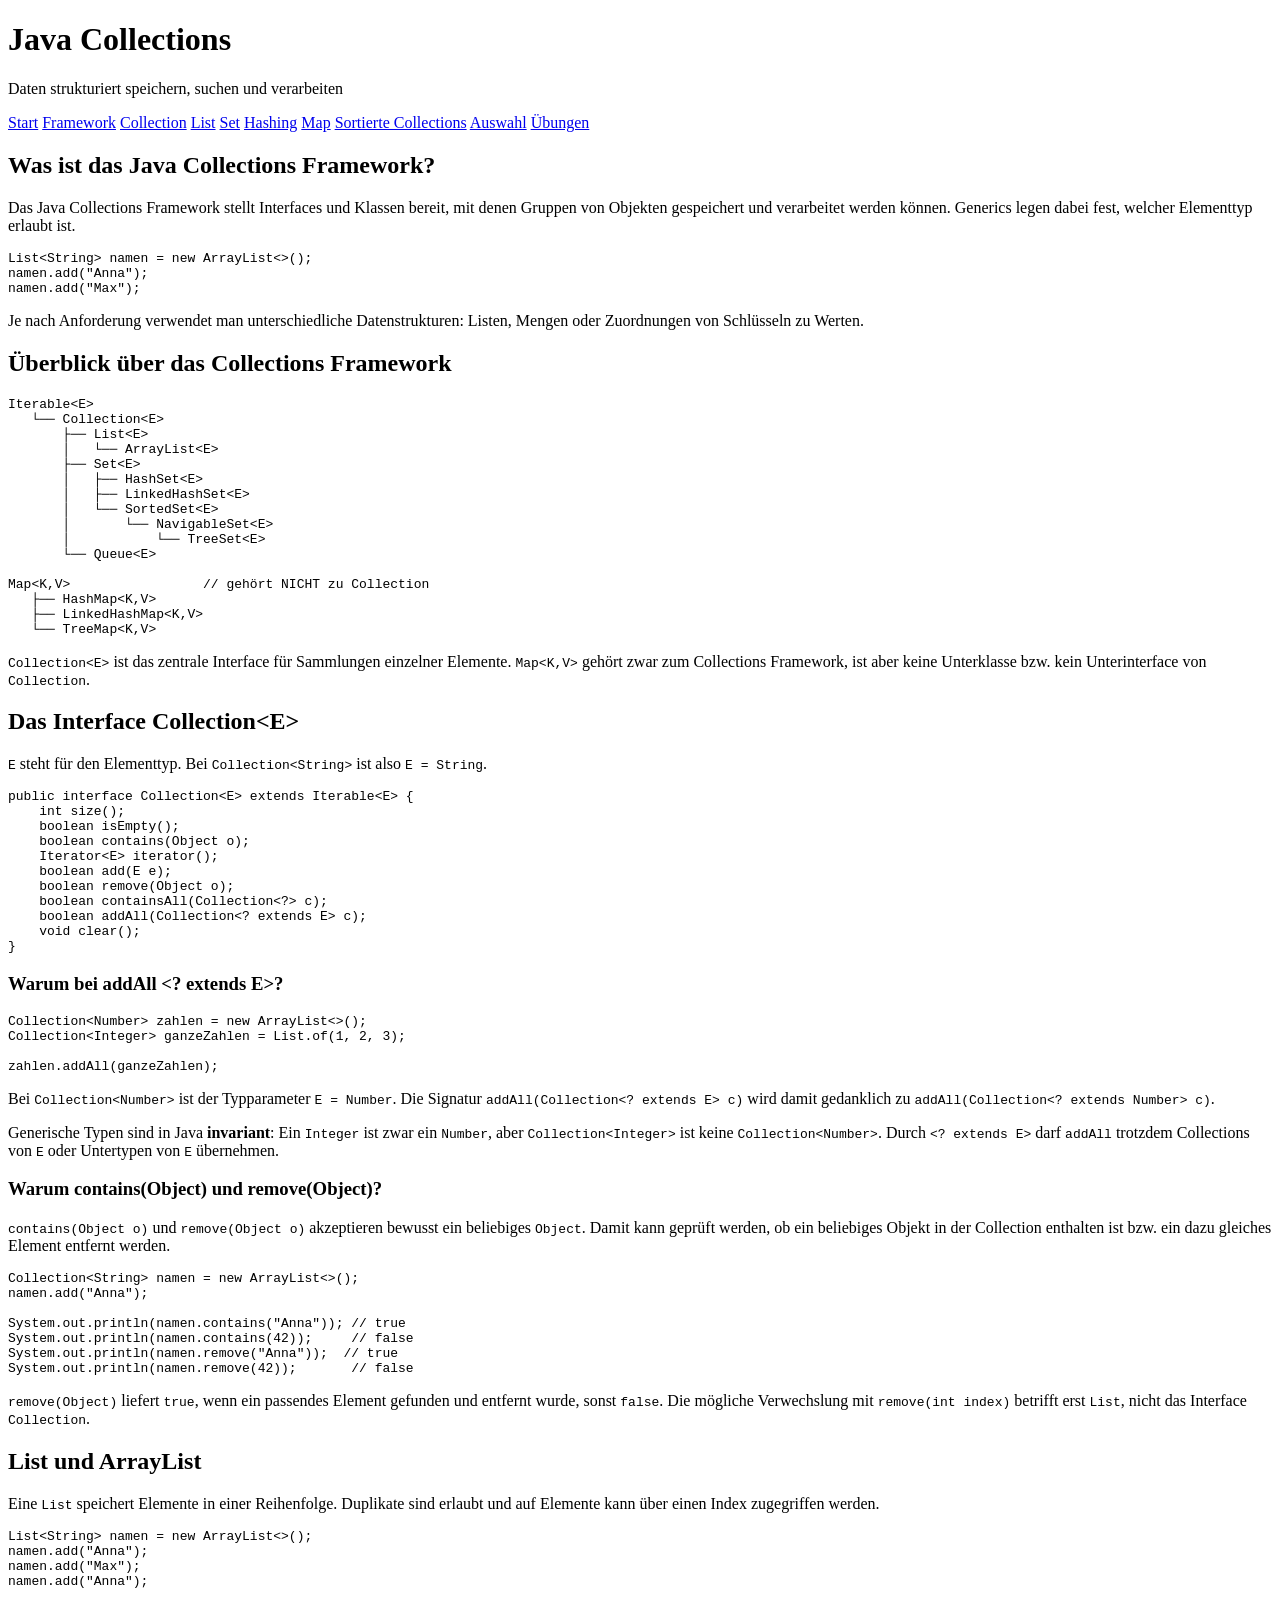
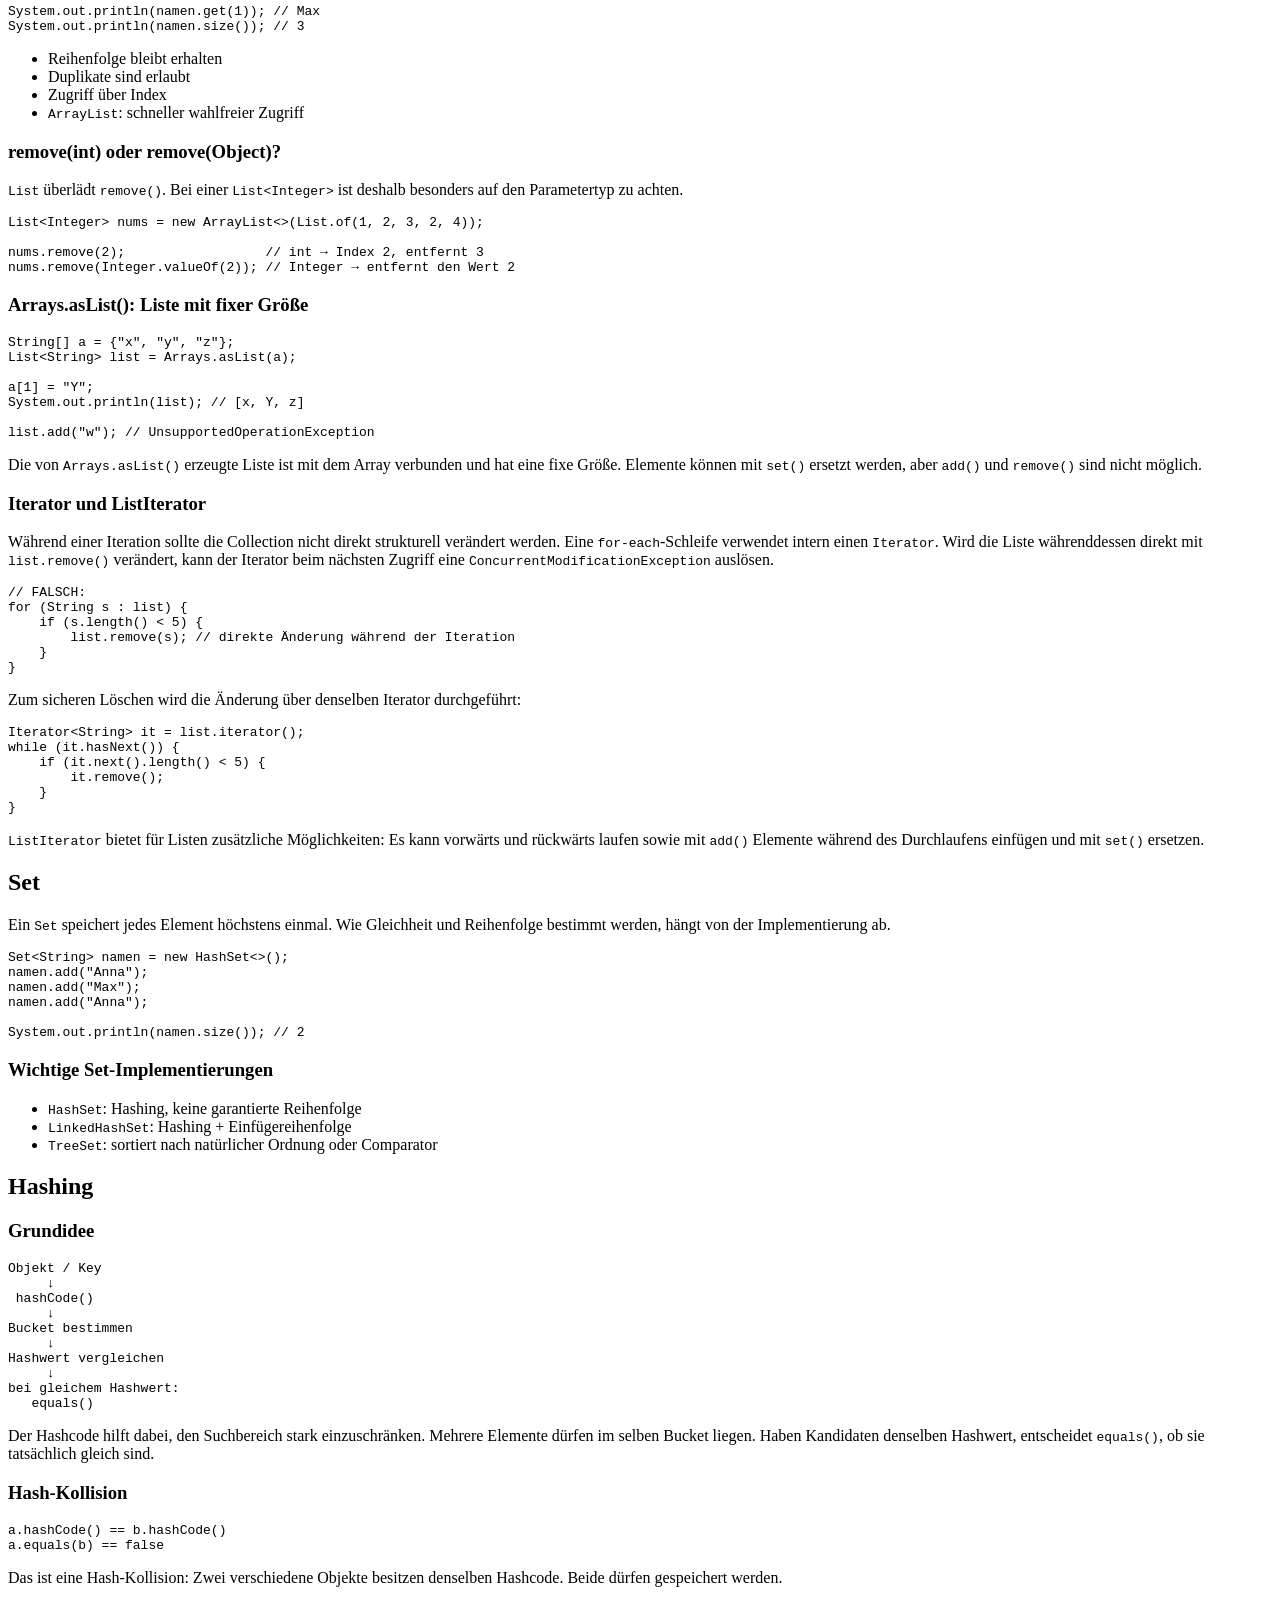
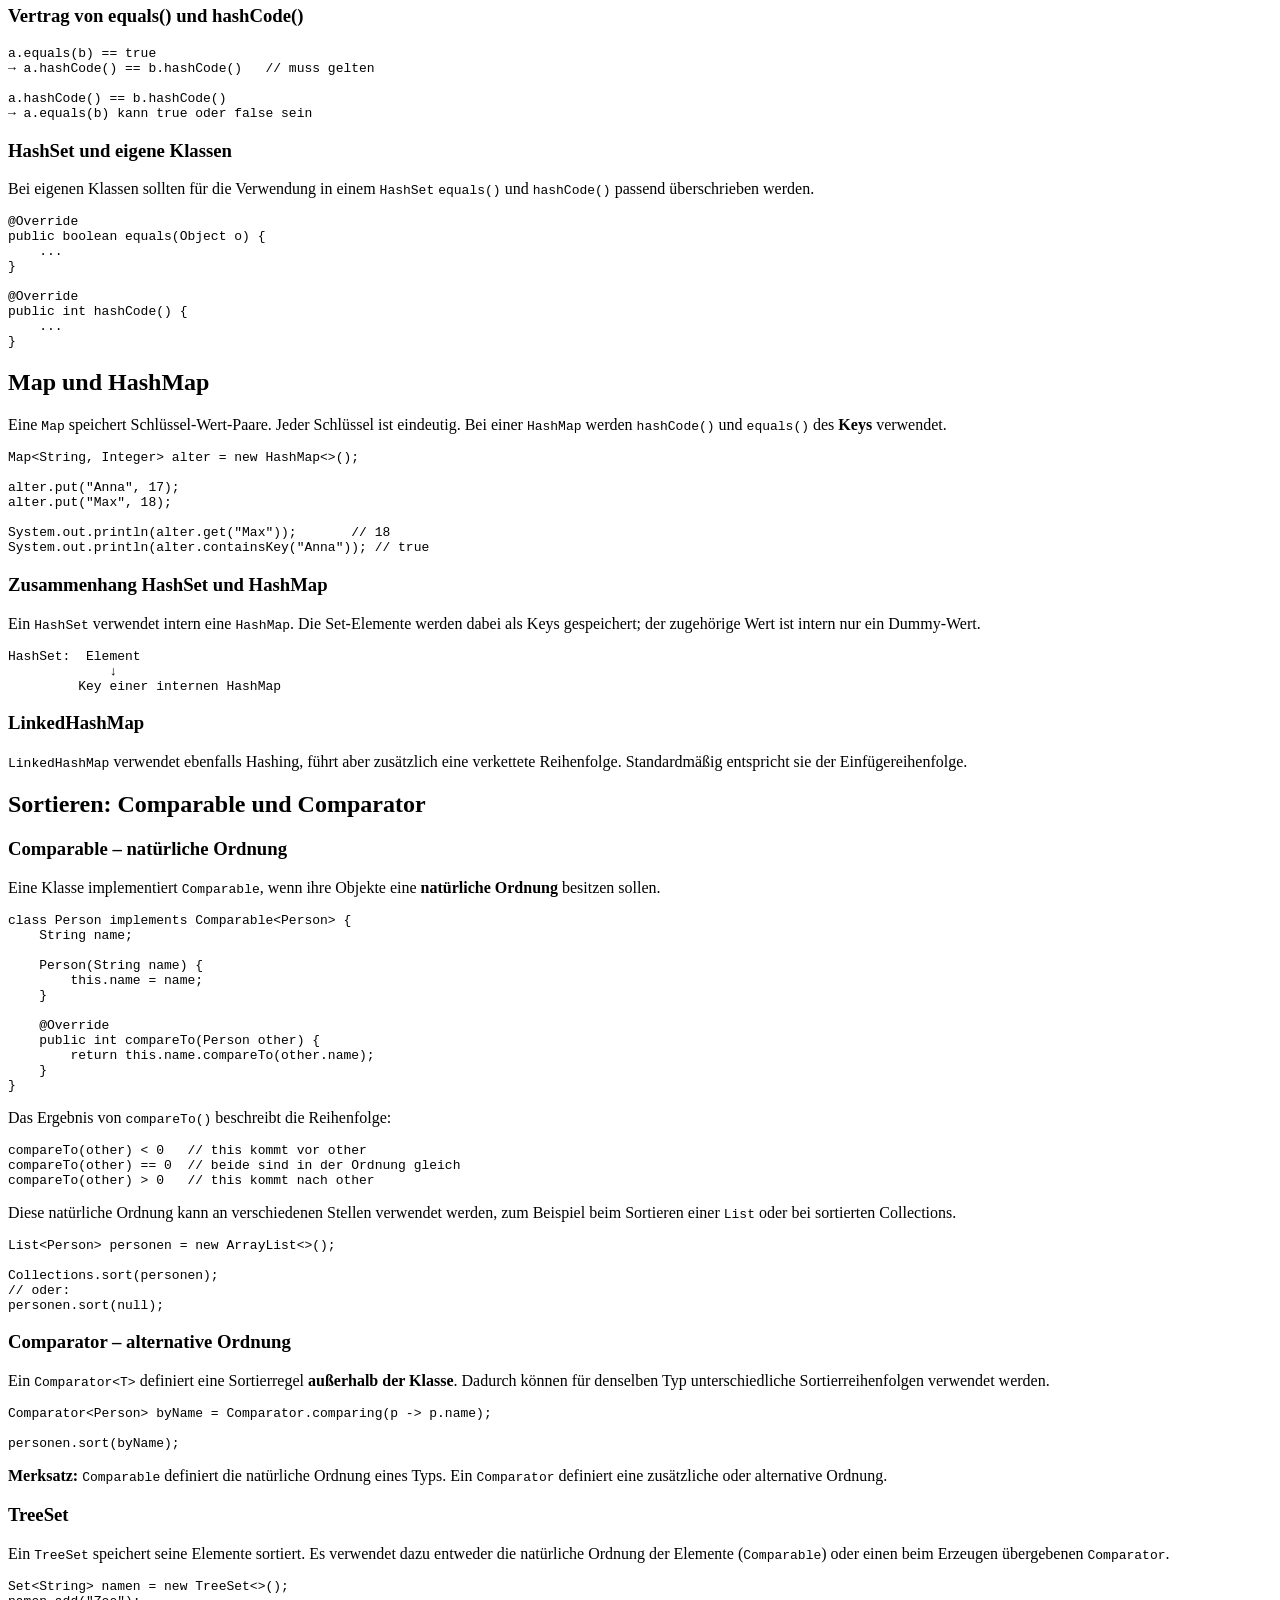
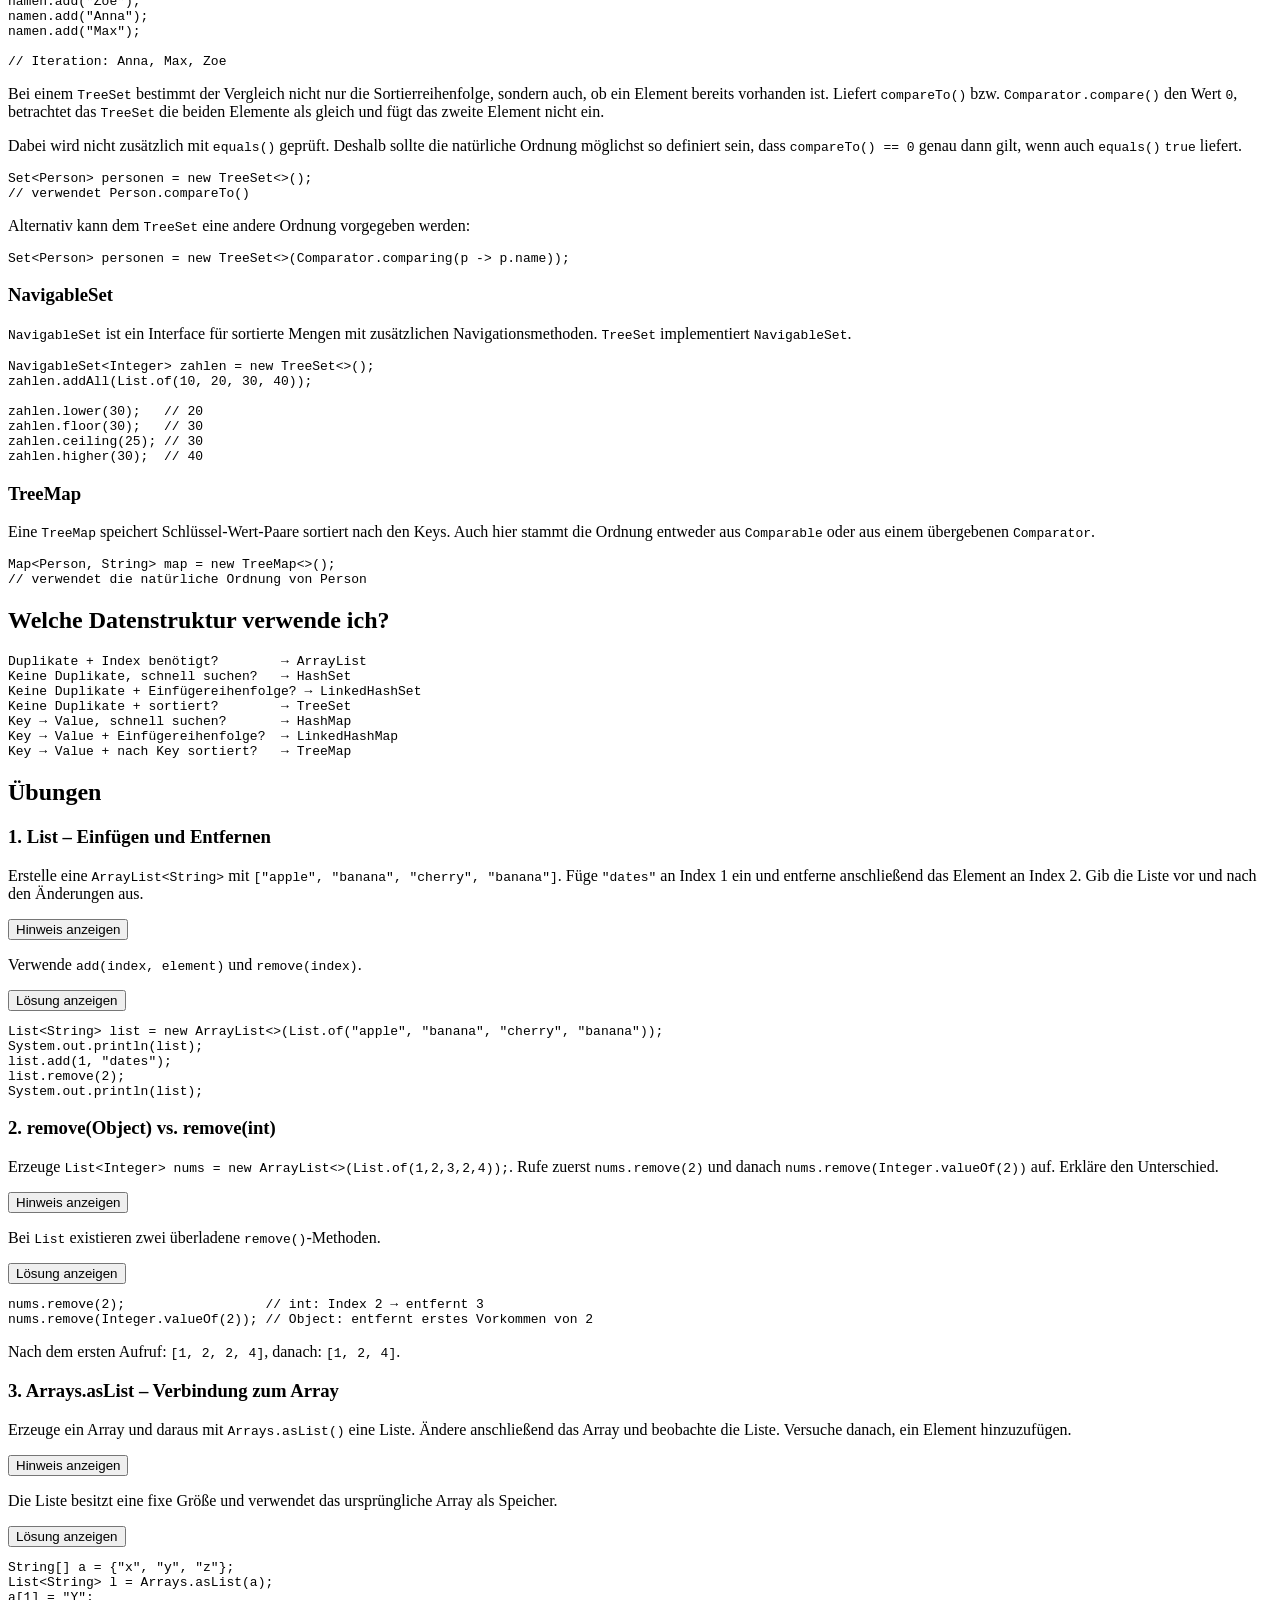
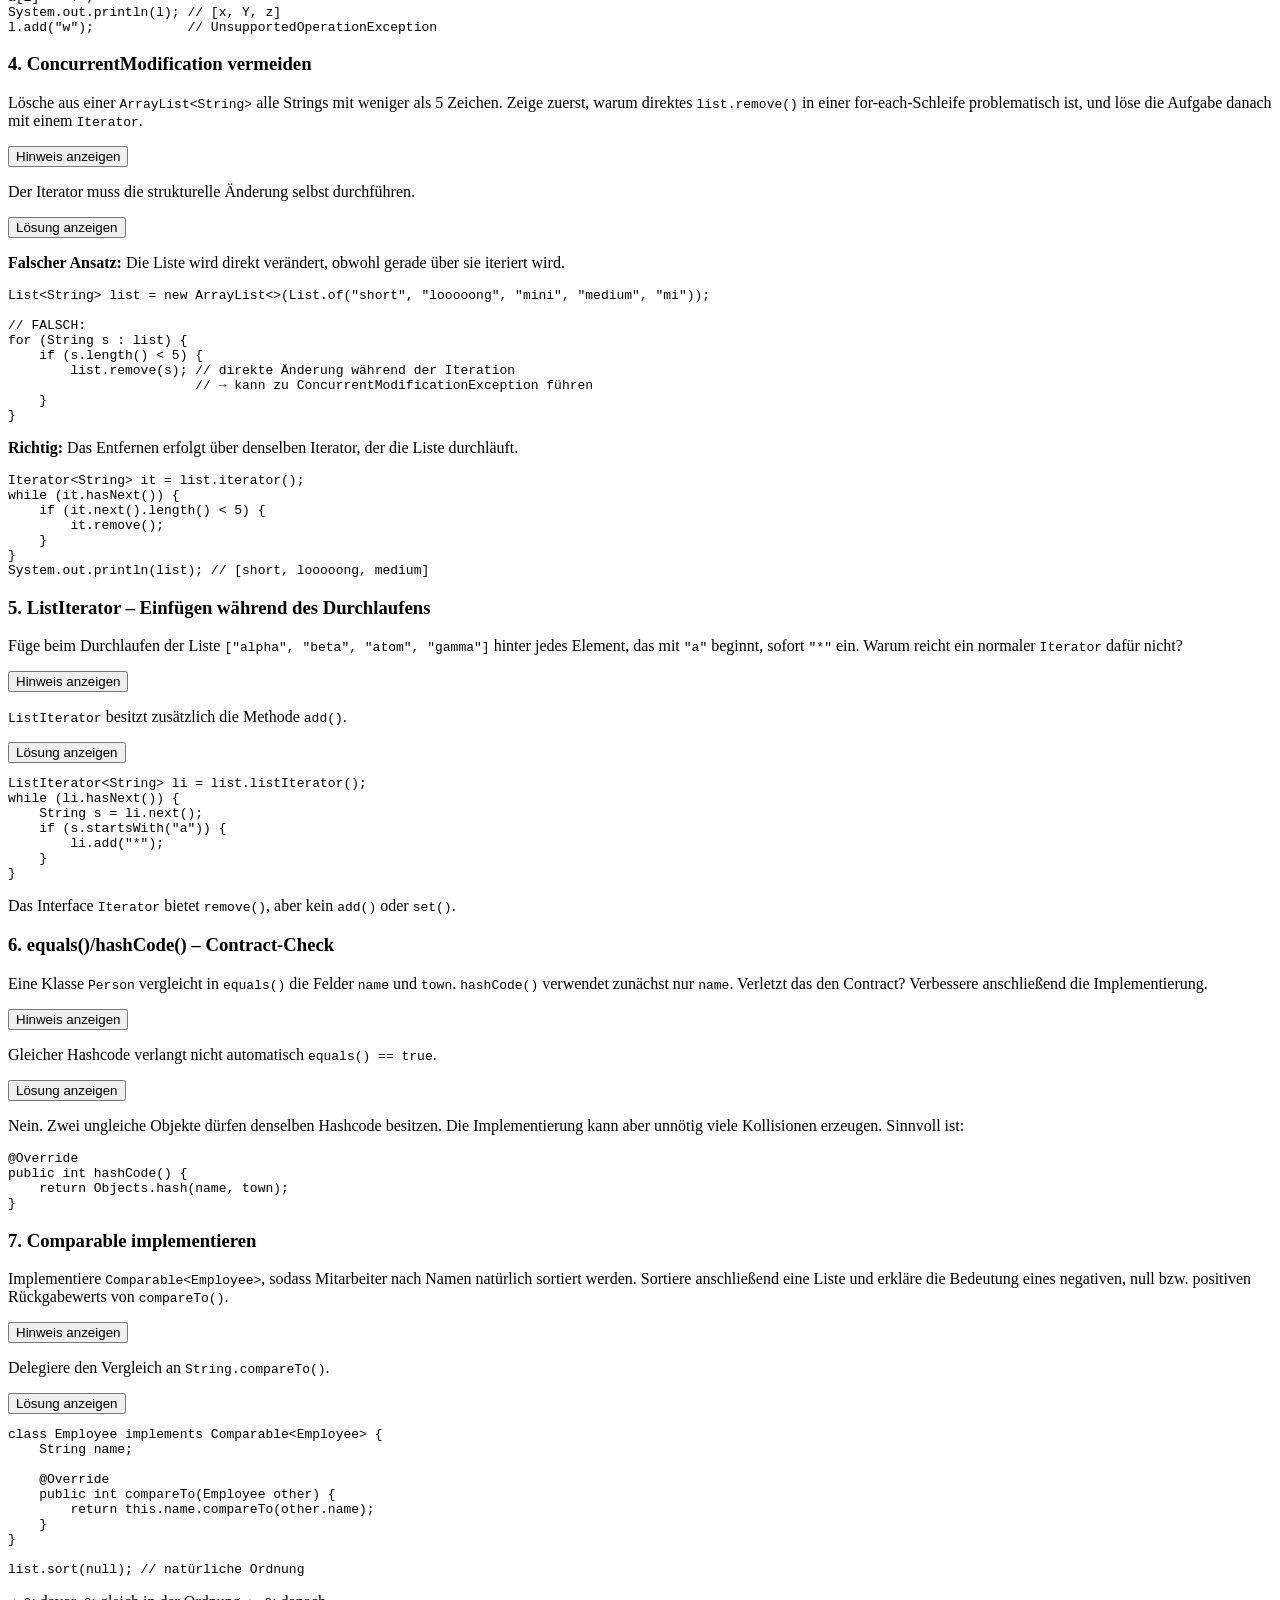
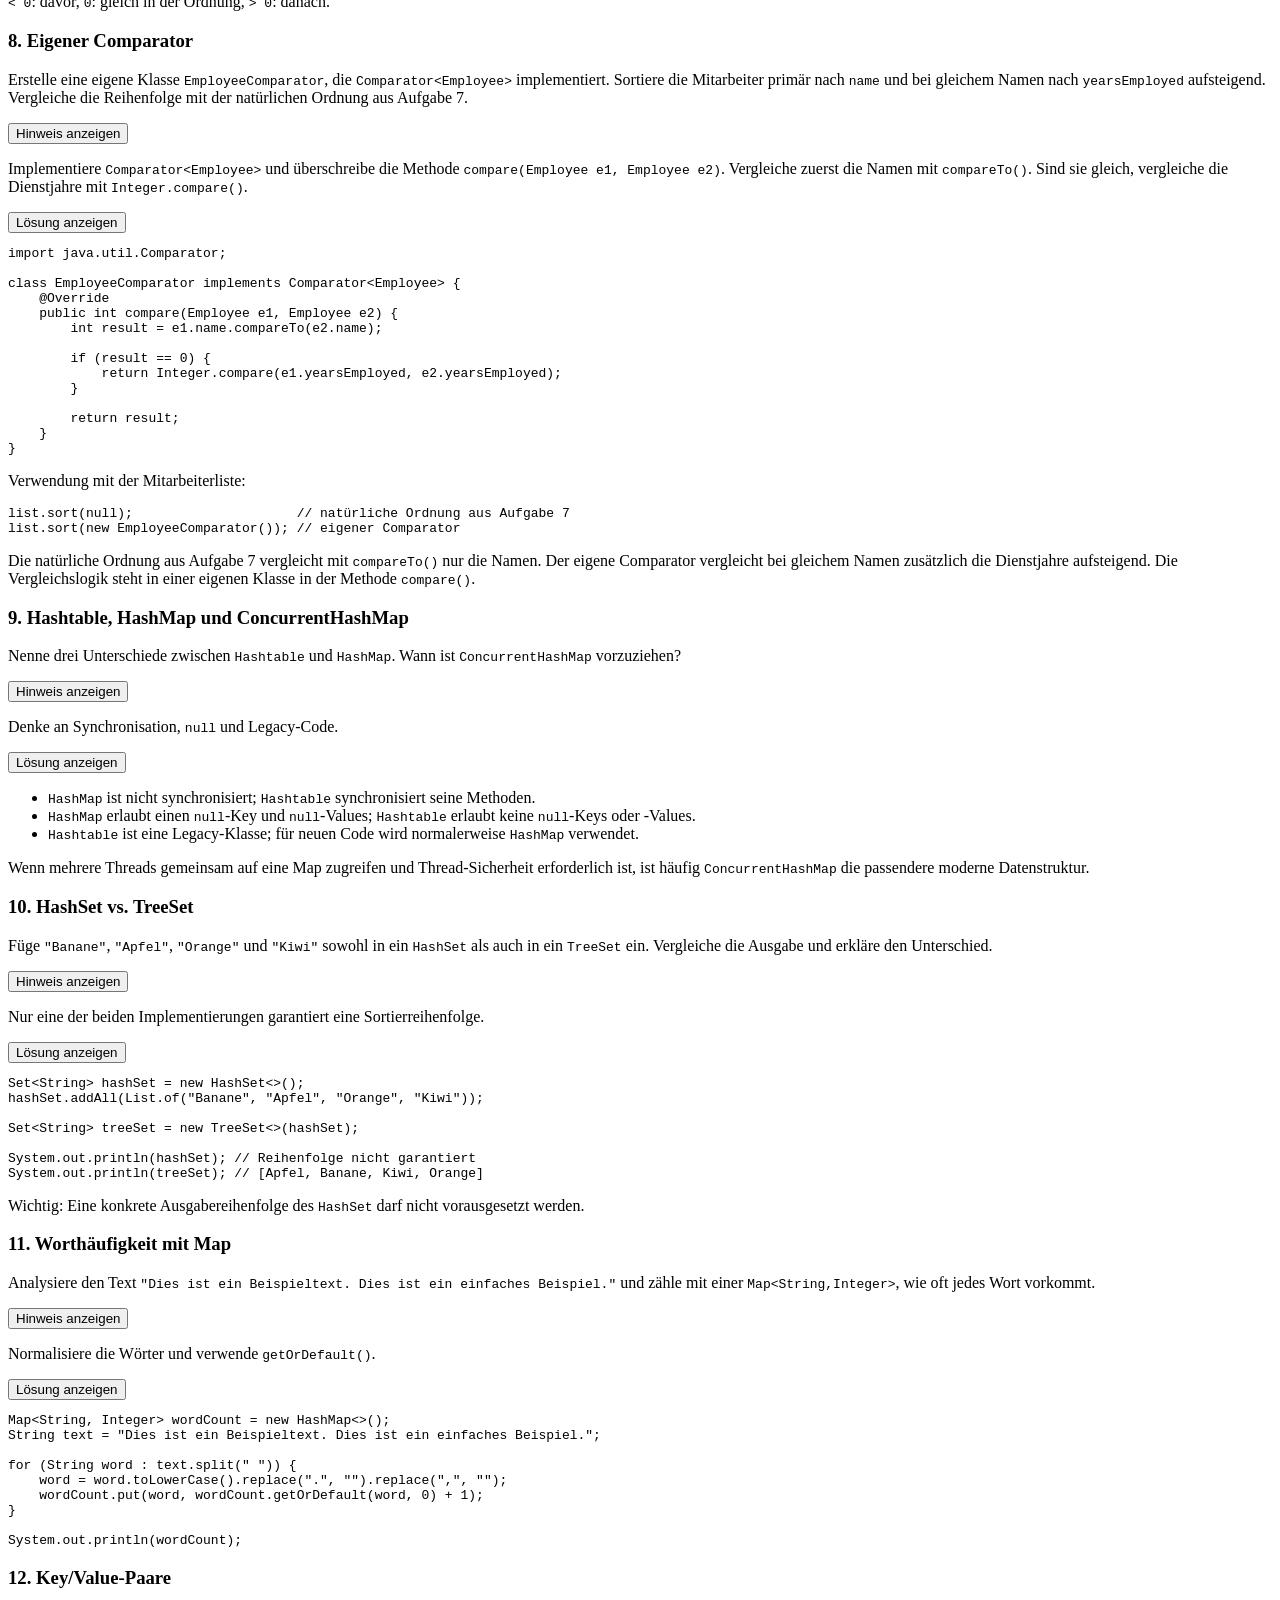
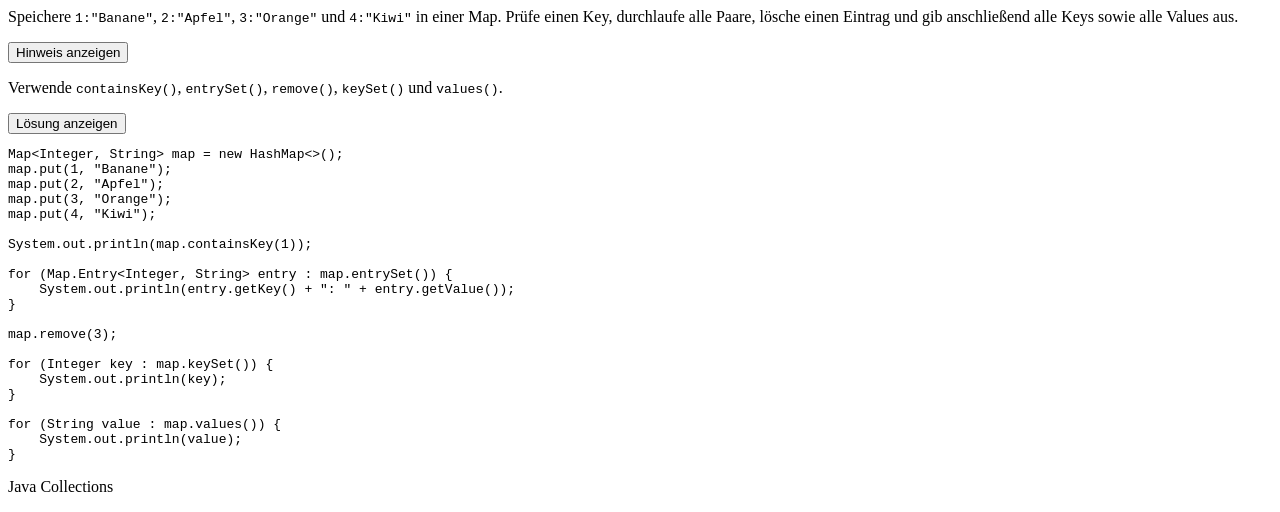
==== commit 5df2827c: "Add EmployeeComparator for custom sorting Implement custom EmployeeComparator class for sorting." ====
--- a/collections.html
+++ b/collections.html
@@ -403,13 +403,23 @@
 
 list.sort(null); // natürliche Ordnung</pre><p><code>&lt; 0</code>: davor, <code>0</code>: gleich in der Ordnung, <code>&gt; 0</code>: danach.</p></div></article>
 
-    <article><h3>8. Eigener Comparator</h3><p>Erstelle einen <code>Comparator&lt;Employee&gt;</code>, der primär nach <code>name</code> und bei gleichem Namen nach <code>yearsEmployed</code> aufsteigend sortiert. Vergleiche die Reihenfolge mit der natürlichen Ordnung.</p><button onclick="toggleSolution('hint8')">Hinweis anzeigen</button><div id="hint8" class="solution"><p>Verwende <code>Comparator.comparing()</code> und <code>thenComparingInt()</code>.</p></div>
-
-        <button onclick="toggleSolution('solution8')">Lösung anzeigen</button><div id="solution8" class="solution"><pre class="copyable">Comparator&lt;Employee&gt; cmp = Comparator
-        .comparing((Employee e) -&gt; e.name)
-        .thenComparingInt(e -&gt; e.yearsEmployed);
-
-list.sort(cmp);</pre><p>Die natürliche Ordnung stammt aus <code>compareTo()</code>. Ein <code>Comparator</code> kann unabhängig davon eine andere oder zusätzliche Sortierregel definieren.</p></div></article>
+    <article><h3>8. Eigener Comparator</h3><p>Erstelle eine eigene Klasse <code>EmployeeComparator</code>, die <code>Comparator&lt;Employee&gt;</code> implementiert. Sortiere die Mitarbeiter primär nach <code>name</code> und bei gleichem Namen nach <code>yearsEmployed</code> aufsteigend. Vergleiche die Reihenfolge mit der natürlichen Ordnung aus Aufgabe 7.</p><button onclick="toggleSolution('hint8')">Hinweis anzeigen</button><div id="hint8" class="solution"><p>Implementiere <code>Comparator&lt;Employee&gt;</code> und überschreibe die Methode <code>compare(Employee e1, Employee e2)</code>. Vergleiche zuerst die Namen mit <code>compareTo()</code>. Sind sie gleich, vergleiche die Dienstjahre mit <code>Integer.compare()</code>.</p></div>
+
+        <button onclick="toggleSolution('solution8')">Lösung anzeigen</button><div id="solution8" class="solution"><pre class="copyable">import java.util.Comparator;
+
+class EmployeeComparator implements Comparator&lt;Employee&gt; {
+    @Override
+    public int compare(Employee e1, Employee e2) {
+        int result = e1.name.compareTo(e2.name);
+
+        if (result == 0) {
+            return Integer.compare(e1.yearsEmployed, e2.yearsEmployed);
+        }
+
+        return result;
+    }
+}</pre><p>Verwendung mit der Mitarbeiterliste:</p><pre class="copyable">list.sort(null);                     // natürliche Ordnung aus Aufgabe 7
+list.sort(new EmployeeComparator()); // eigener Comparator</pre><p>Die natürliche Ordnung aus Aufgabe 7 vergleicht mit <code>compareTo()</code> nur die Namen. Der eigene Comparator vergleicht bei gleichem Namen zusätzlich die Dienstjahre aufsteigend. Die Vergleichslogik steht in einer eigenen Klasse in der Methode <code>compare()</code>.</p></div></article>
 
     <article><h3>9. Hashtable, HashMap und ConcurrentHashMap</h3><p>Nenne drei Unterschiede zwischen <code>Hashtable</code> und <code>HashMap</code>. Wann ist <code>ConcurrentHashMap</code> vorzuziehen?</p><button onclick="toggleSolution('hint9')">Hinweis anzeigen</button><div id="hint9" class="solution"><p>Denke an Synchronisation, <code>null</code> und Legacy-Code.</p></div>
 
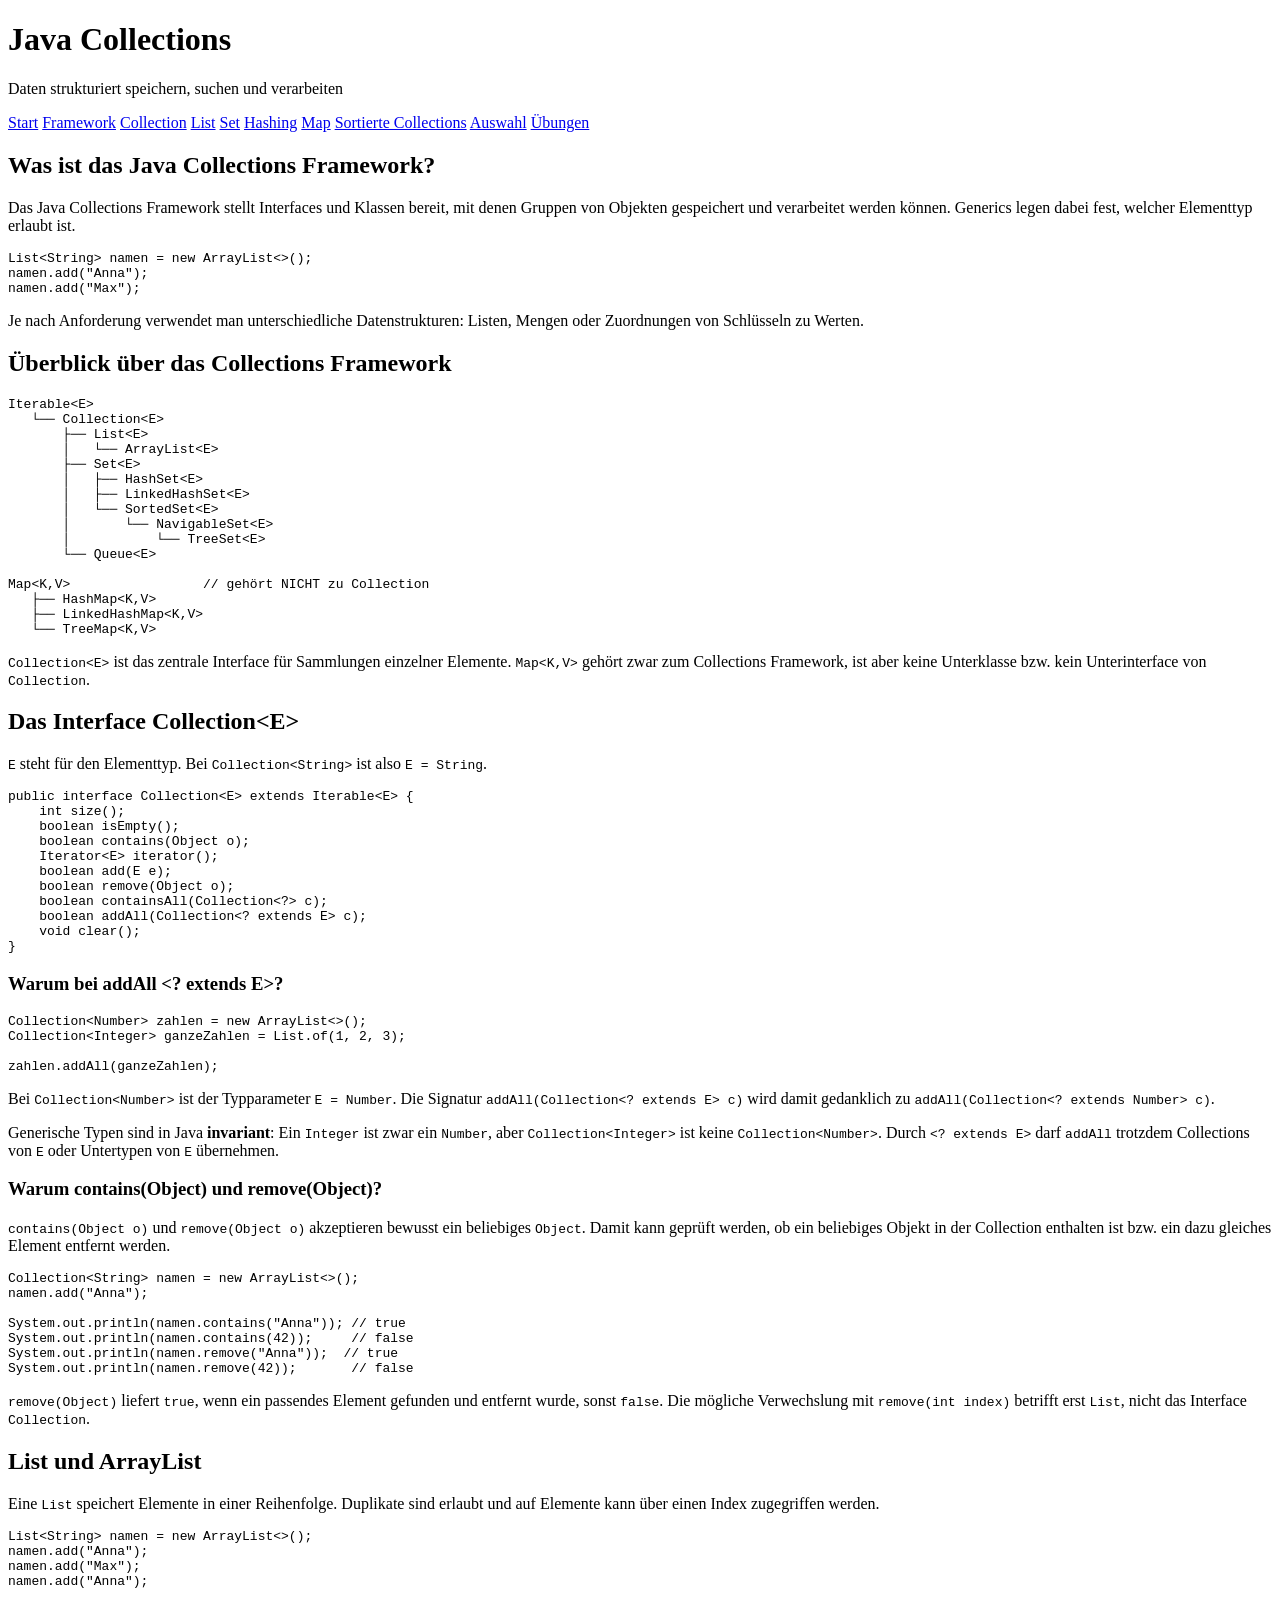
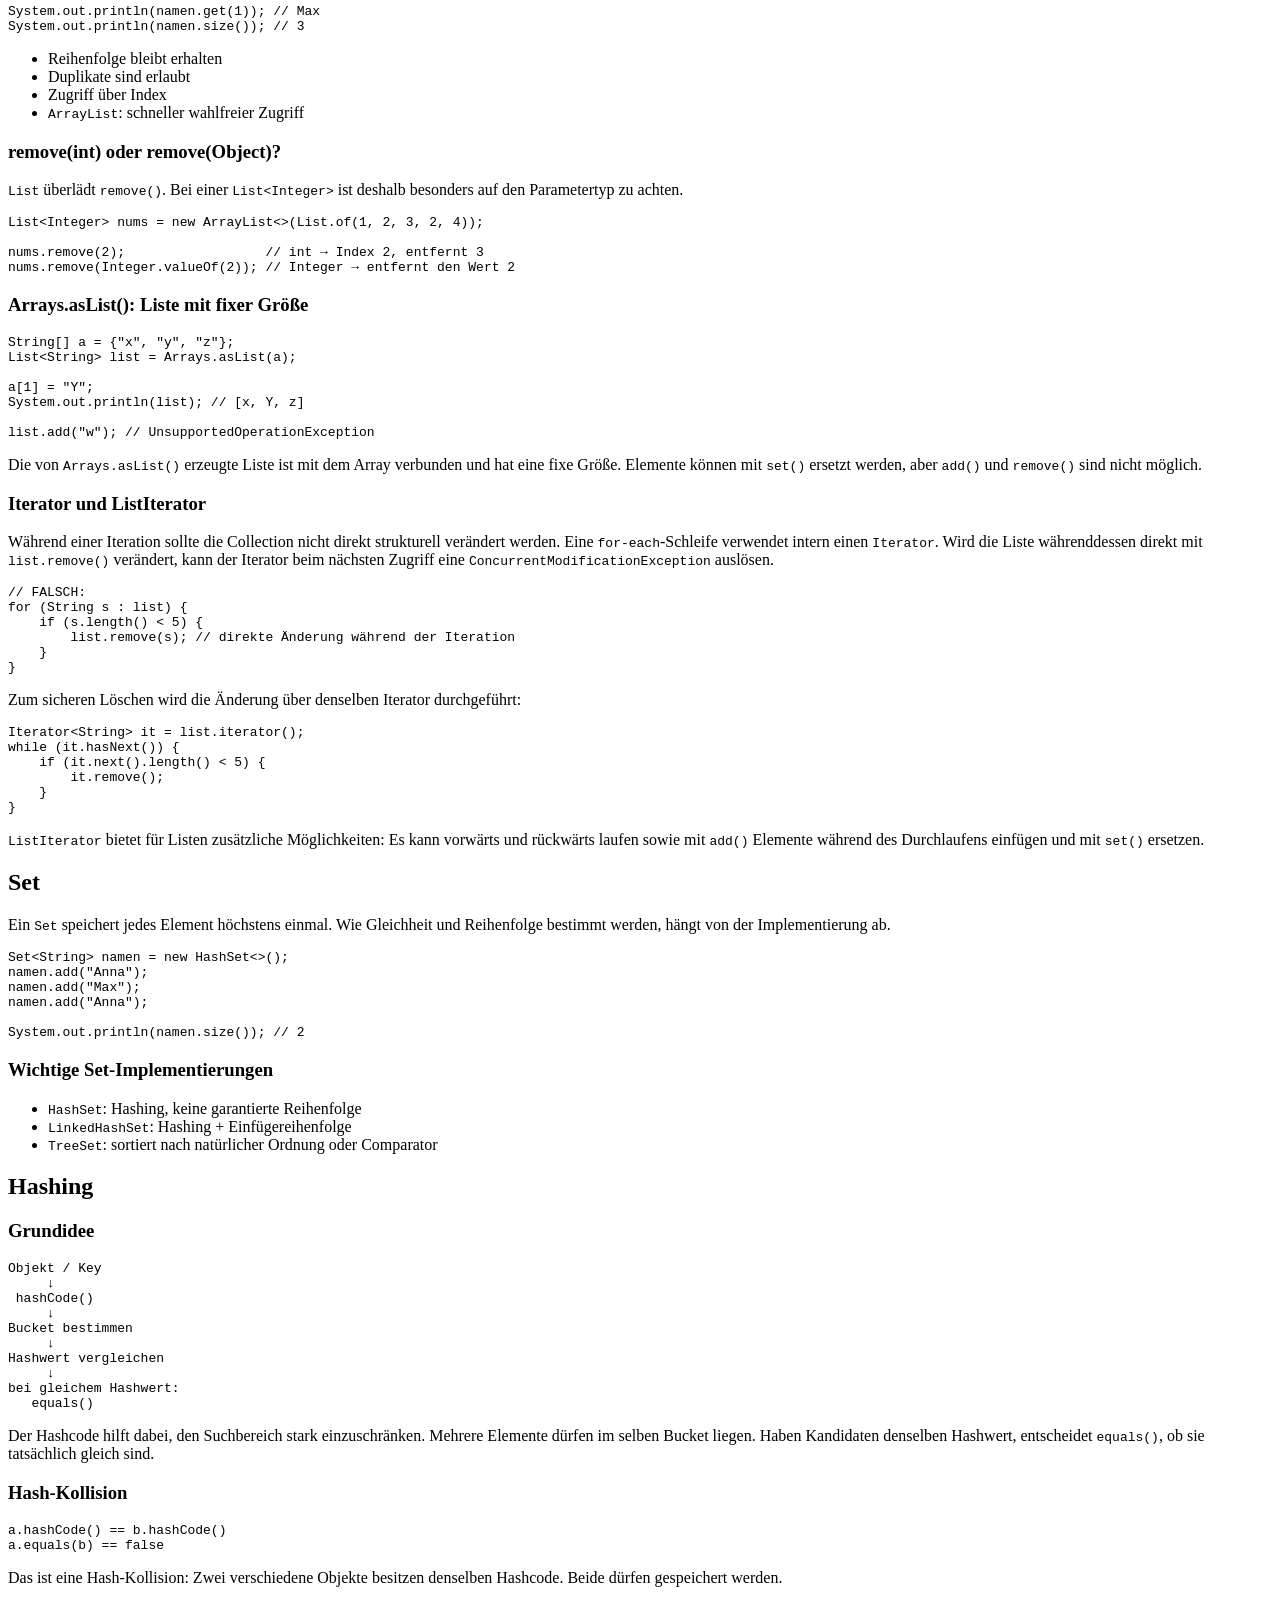
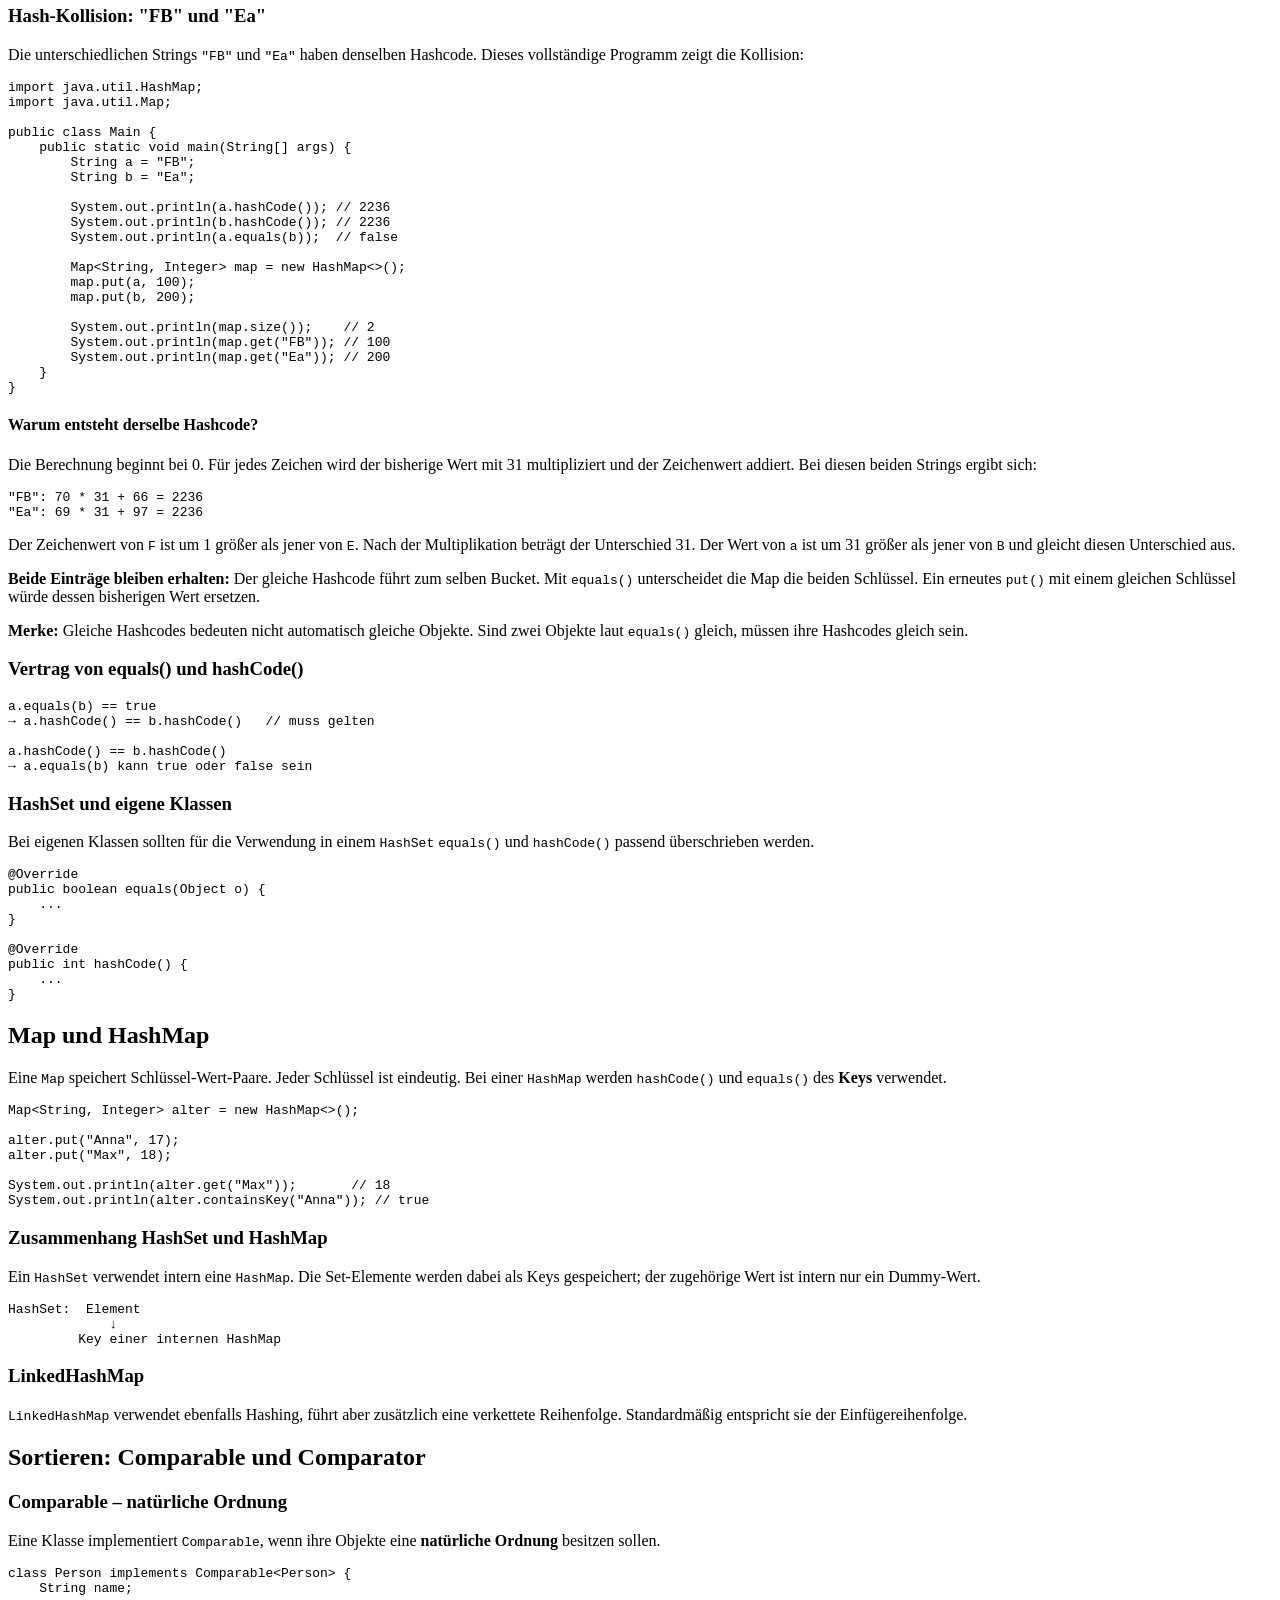
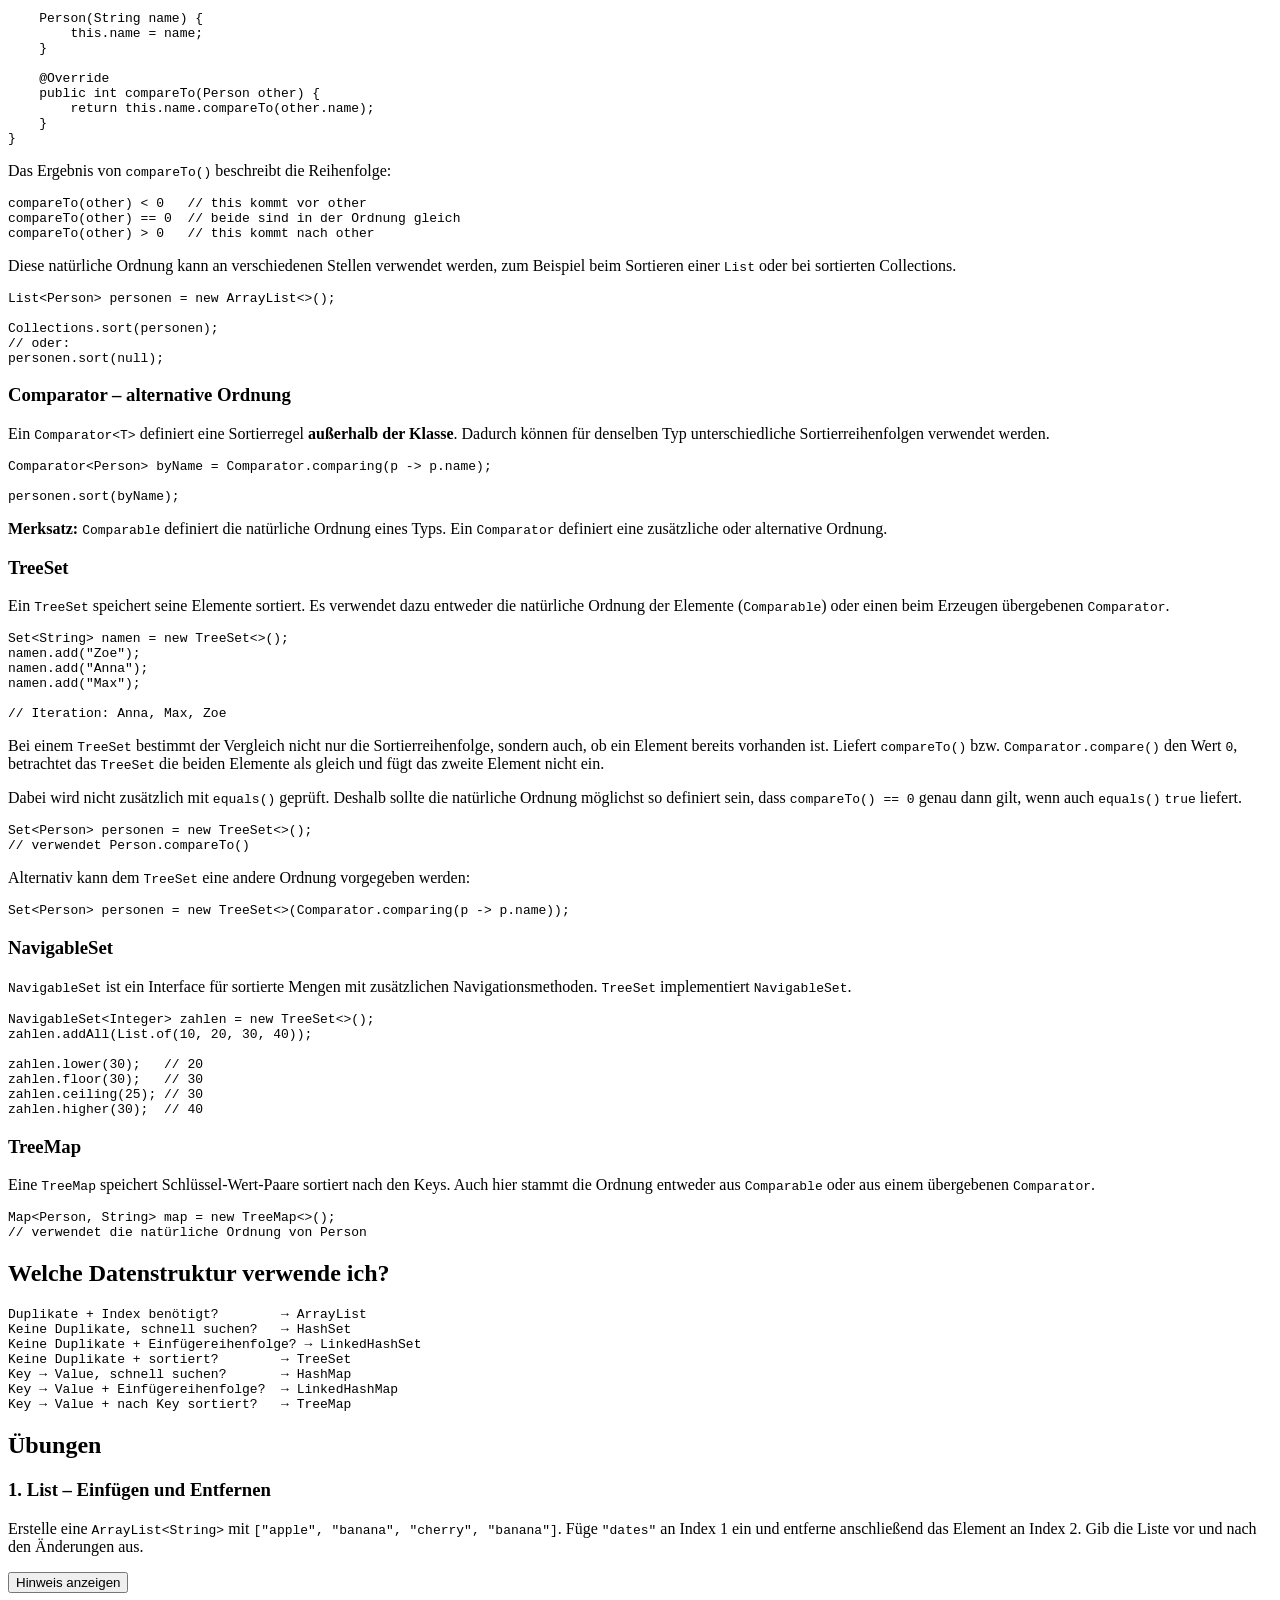
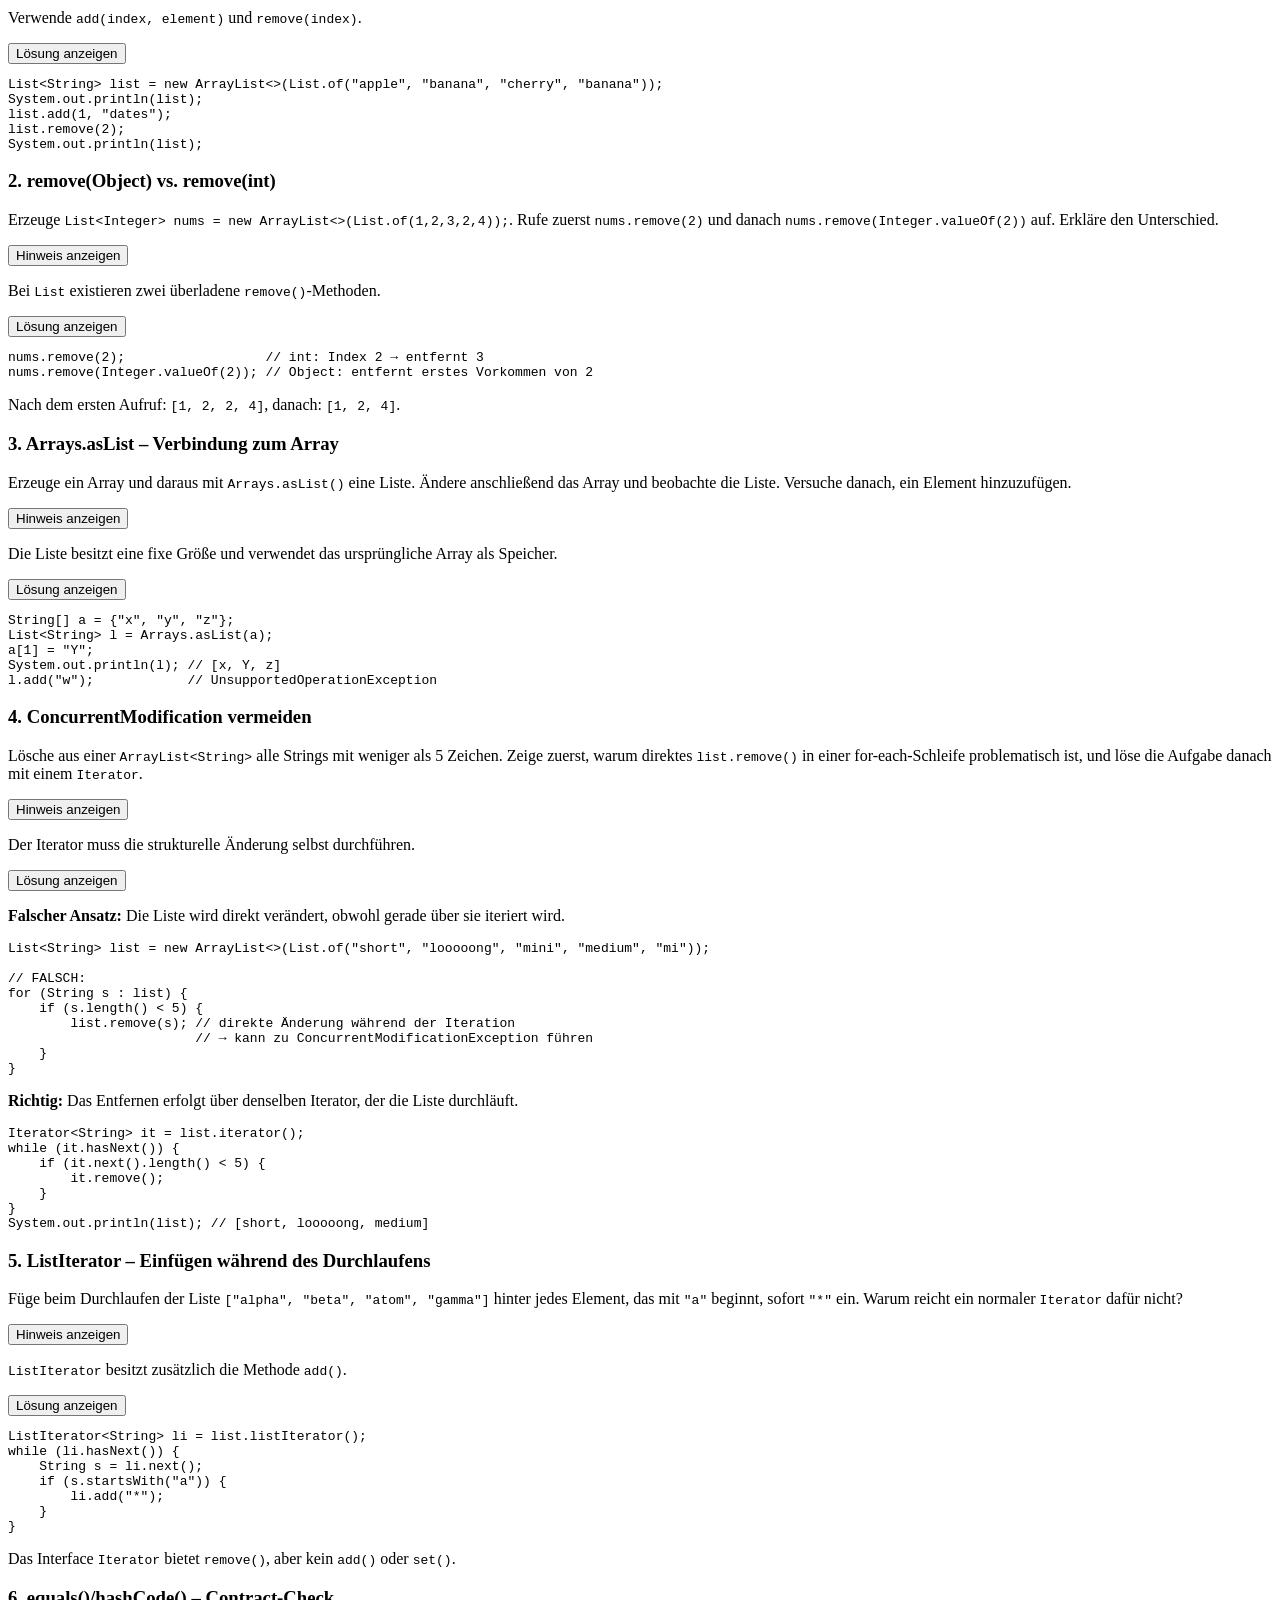
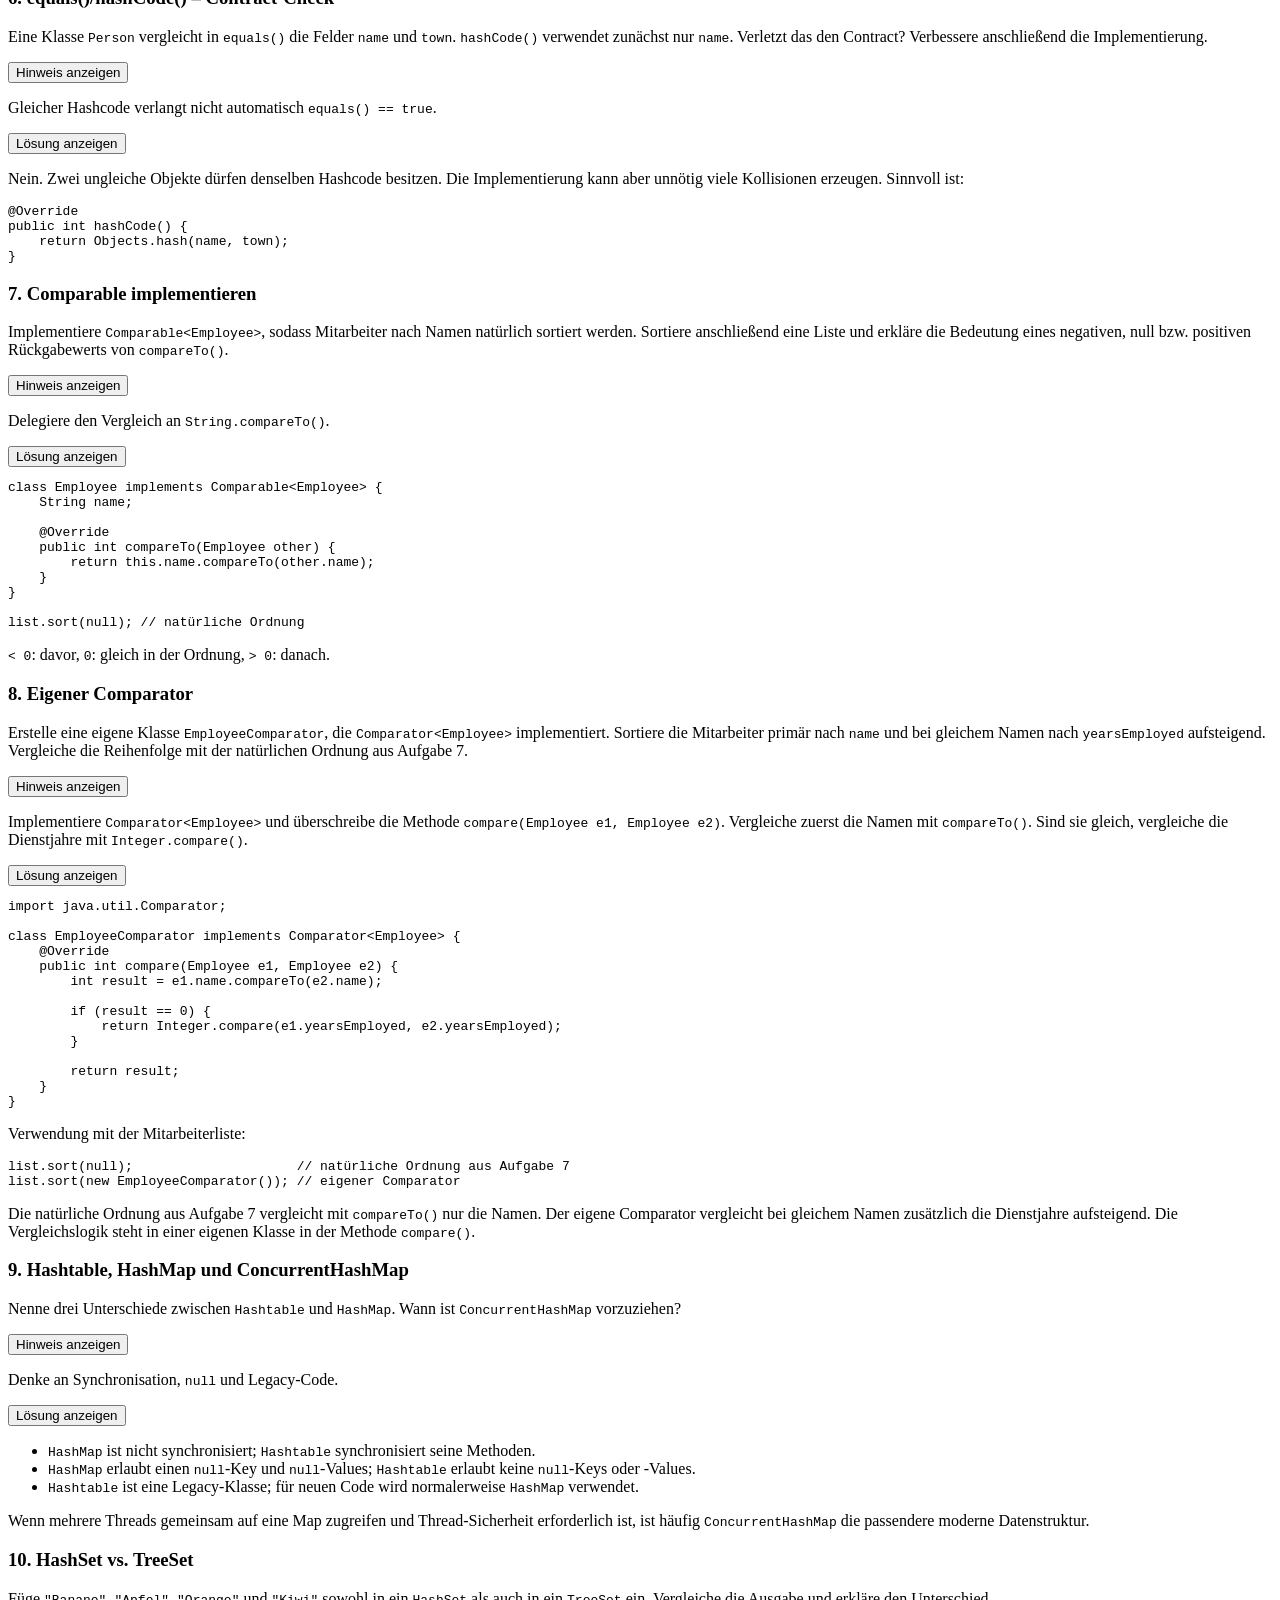
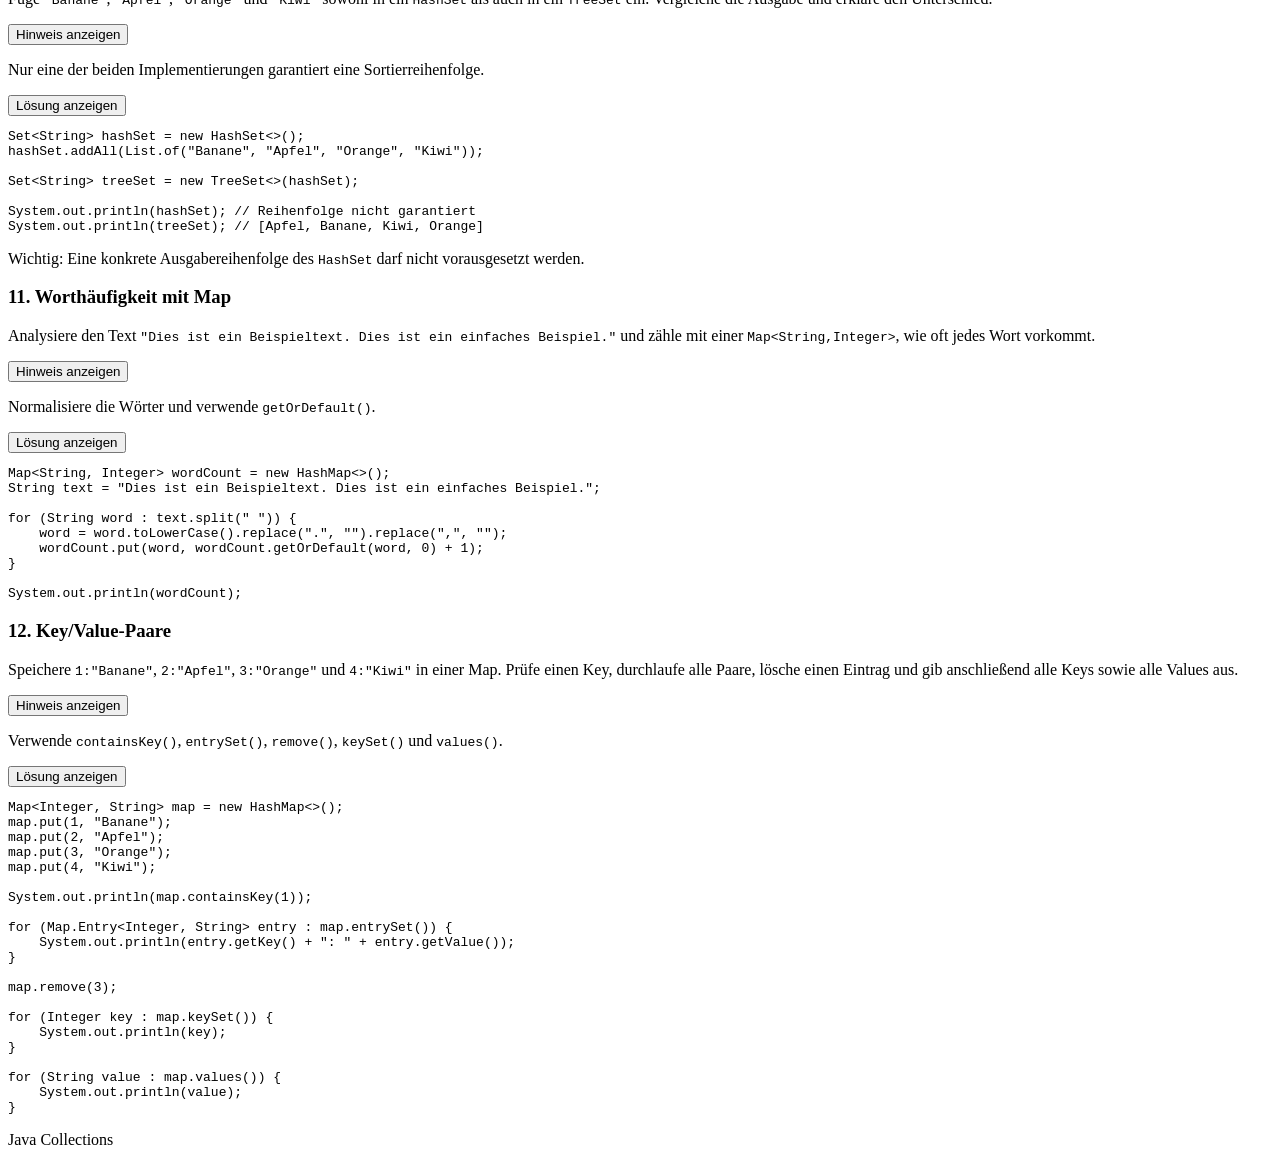
==== commit a5e4cca5: "Update collections.html" ====
--- a/collections.html
+++ b/collections.html
@@ -196,6 +196,38 @@
         <p>Das ist eine Hash-Kollision: Zwei verschiedene Objekte besitzen denselben Hashcode. Beide dürfen gespeichert werden.</p>
     </article>
     <article>
+        <h3>Hash-Kollision: "FB" und "Ea"</h3>
+        <p>Die unterschiedlichen Strings <code>"FB"</code> und <code>"Ea"</code> haben denselben Hashcode. Dieses vollständige Programm zeigt die Kollision:</p>
+        <pre class="copyable">import java.util.HashMap;
+import java.util.Map;
+
+public class Main {
+    public static void main(String[] args) {
+        String a = "FB";
+        String b = "Ea";
+
+        System.out.println(a.hashCode()); // 2236
+        System.out.println(b.hashCode()); // 2236
+        System.out.println(a.equals(b));  // false
+
+        Map&lt;String, Integer&gt; map = new HashMap&lt;&gt;();
+        map.put(a, 100);
+        map.put(b, 200);
+
+        System.out.println(map.size());    // 2
+        System.out.println(map.get("FB")); // 100
+        System.out.println(map.get("Ea")); // 200
+    }
+}</pre>
+        <h4>Warum entsteht derselbe Hashcode?</h4>
+        <p>Die Berechnung beginnt bei 0. Für jedes Zeichen wird der bisherige Wert mit 31 multipliziert und der Zeichenwert addiert. Bei diesen beiden Strings ergibt sich:</p>
+        <pre class="copyable">"FB": 70 * 31 + 66 = 2236
+"Ea": 69 * 31 + 97 = 2236</pre>
+        <p>Der Zeichenwert von <code>F</code> ist um 1 größer als jener von <code>E</code>. Nach der Multiplikation beträgt der Unterschied 31. Der Wert von <code>a</code> ist um 31 größer als jener von <code>B</code> und gleicht diesen Unterschied aus.</p>
+        <p><strong>Beide Einträge bleiben erhalten:</strong> Der gleiche Hashcode führt zum selben Bucket. Mit <code>equals()</code> unterscheidet die Map die beiden Schlüssel. Ein erneutes <code>put()</code> mit einem gleichen Schlüssel würde dessen bisherigen Wert ersetzen.</p>
+        <p><strong>Merke:</strong> Gleiche Hashcodes bedeuten nicht automatisch gleiche Objekte. Sind zwei Objekte laut <code>equals()</code> gleich, müssen ihre Hashcodes gleich sein.</p>
+    </article>
+    <article>
         <h3>Vertrag von equals() und hashCode()</h3>
         <pre class="copyable">a.equals(b) == true
 → a.hashCode() == b.hashCode()   // muss gelten
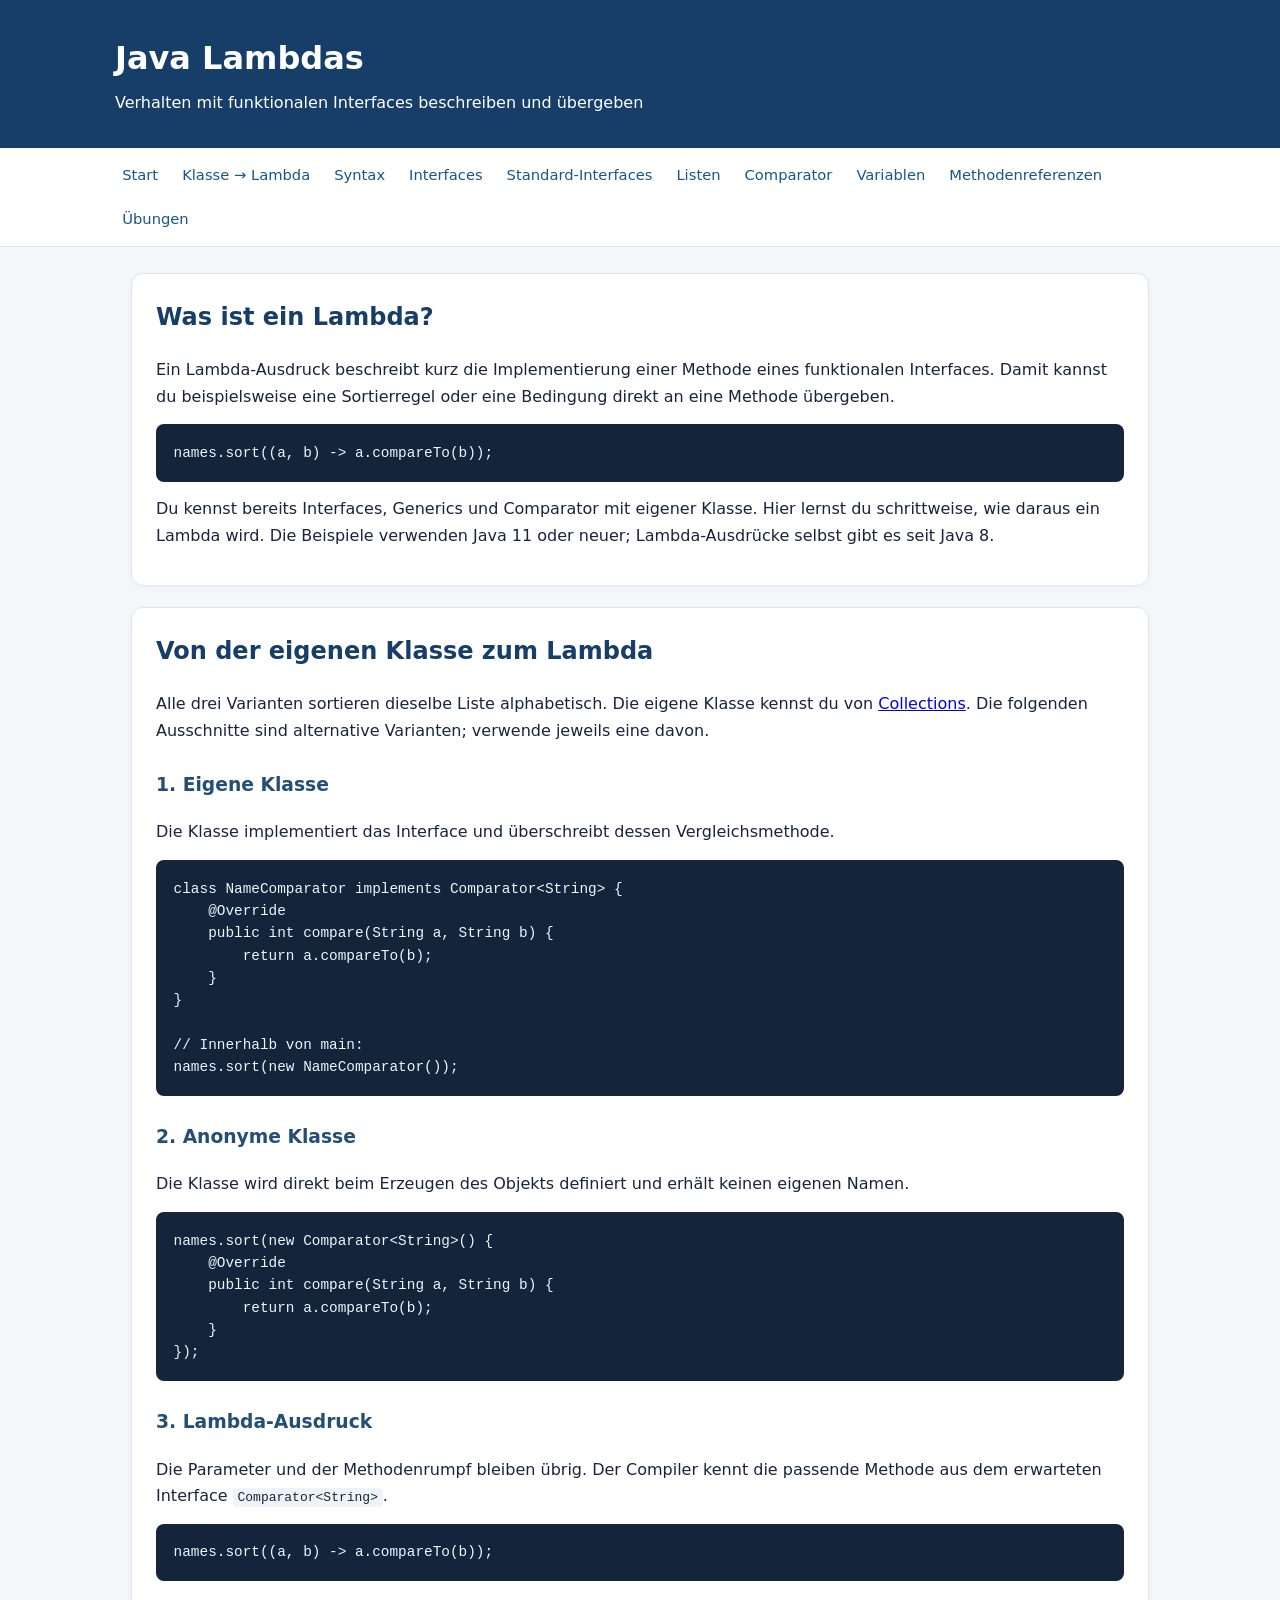
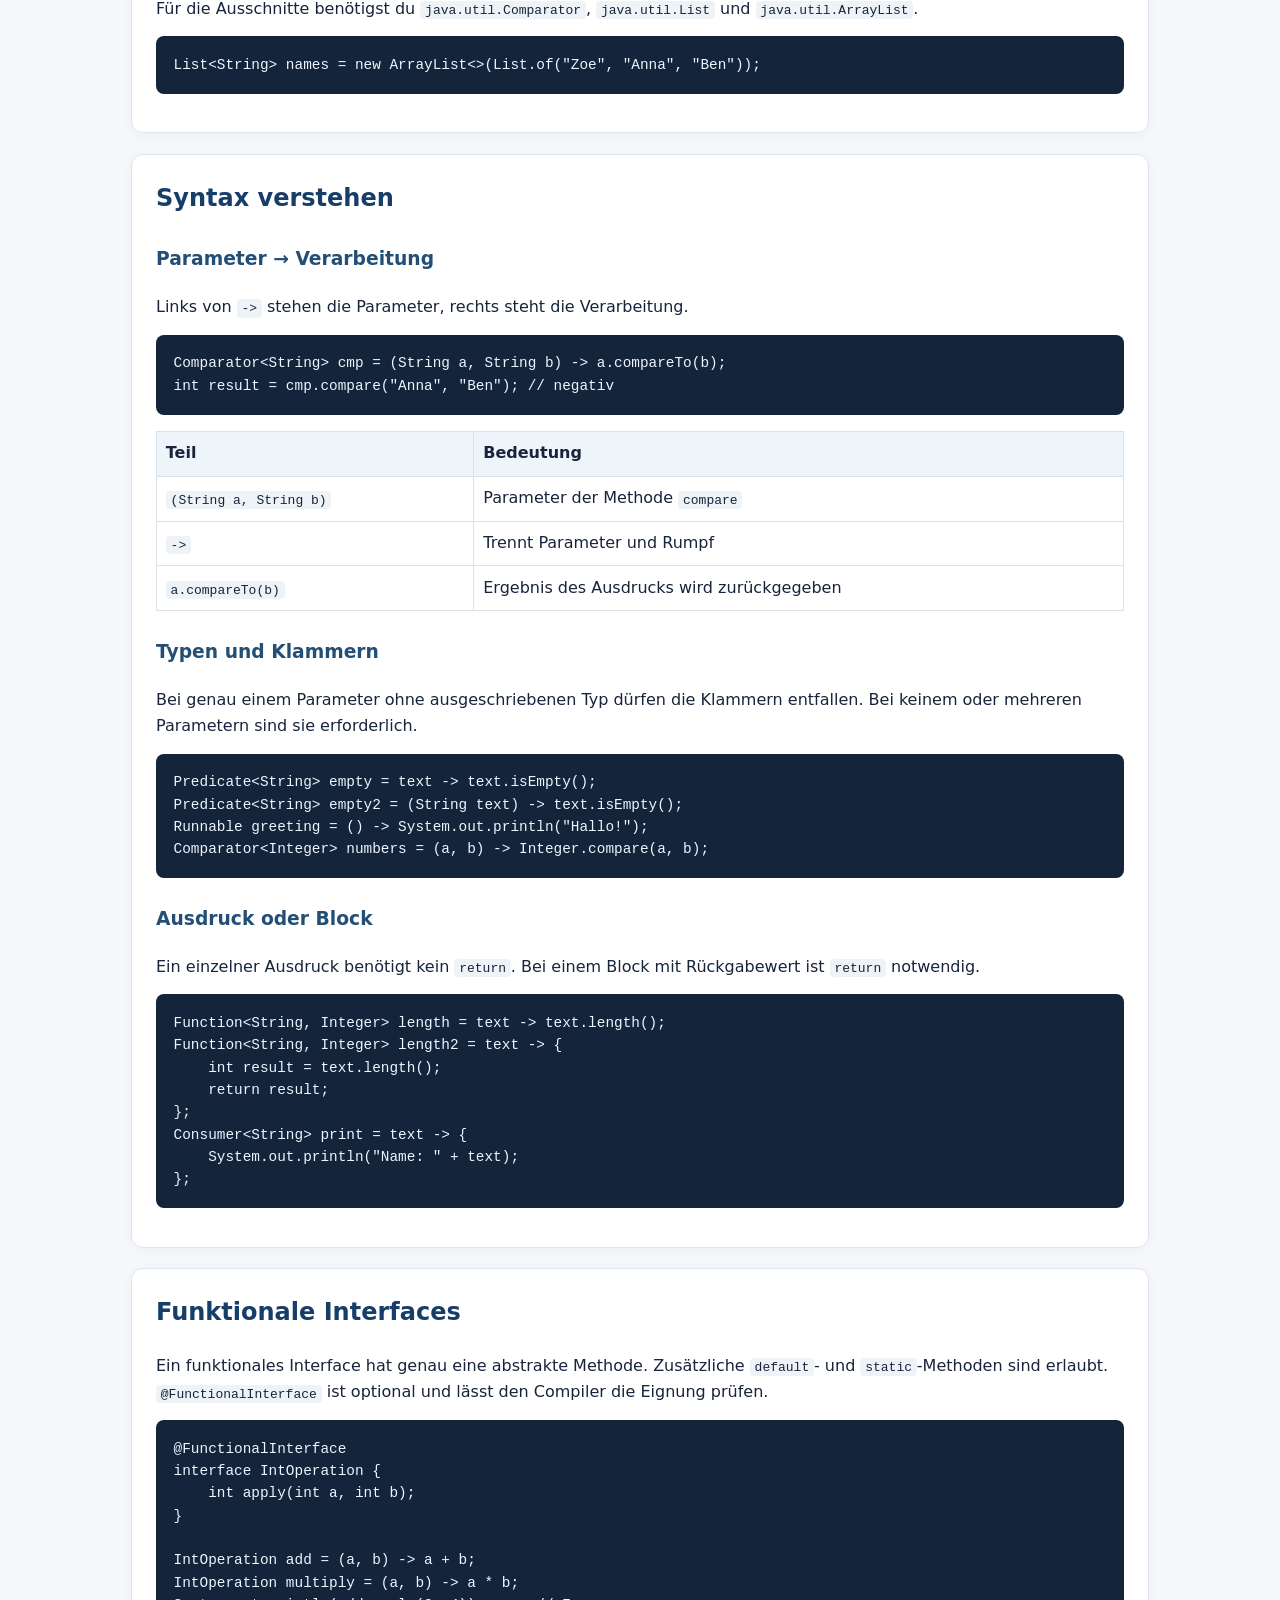
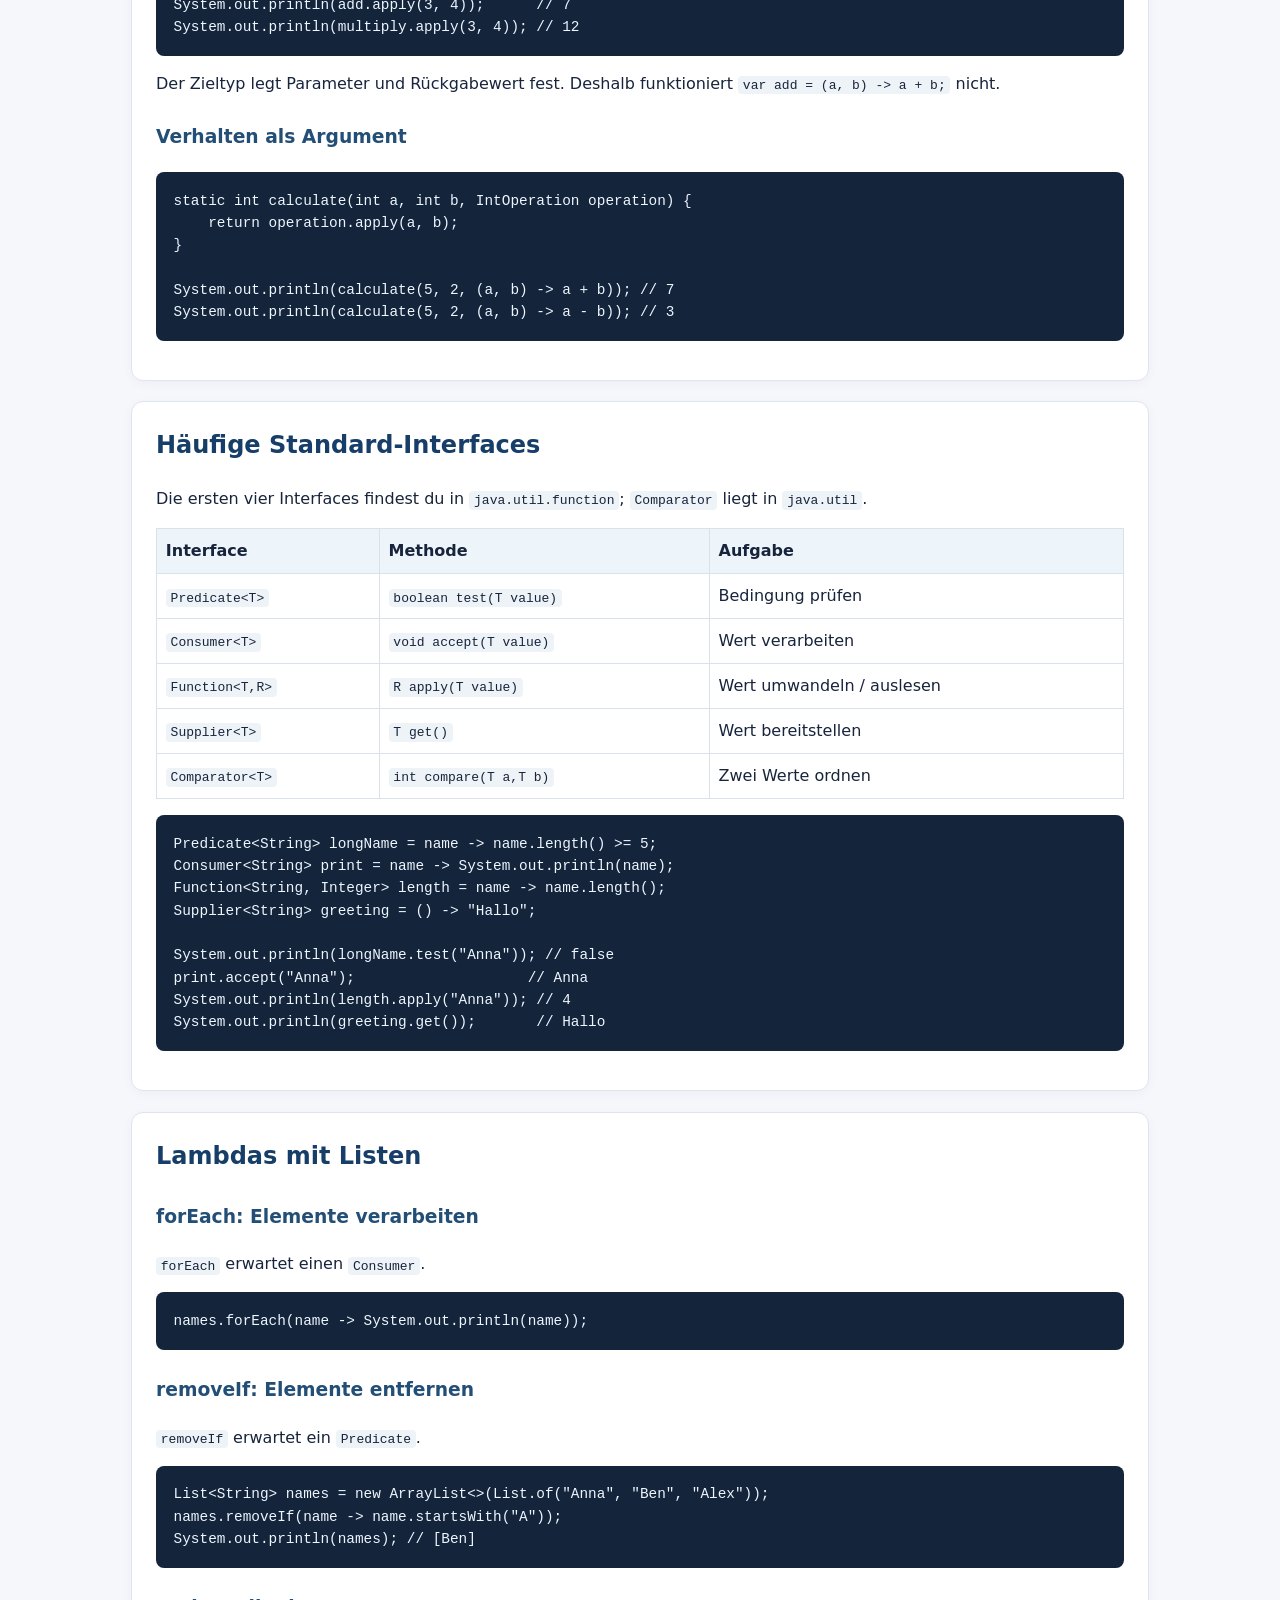
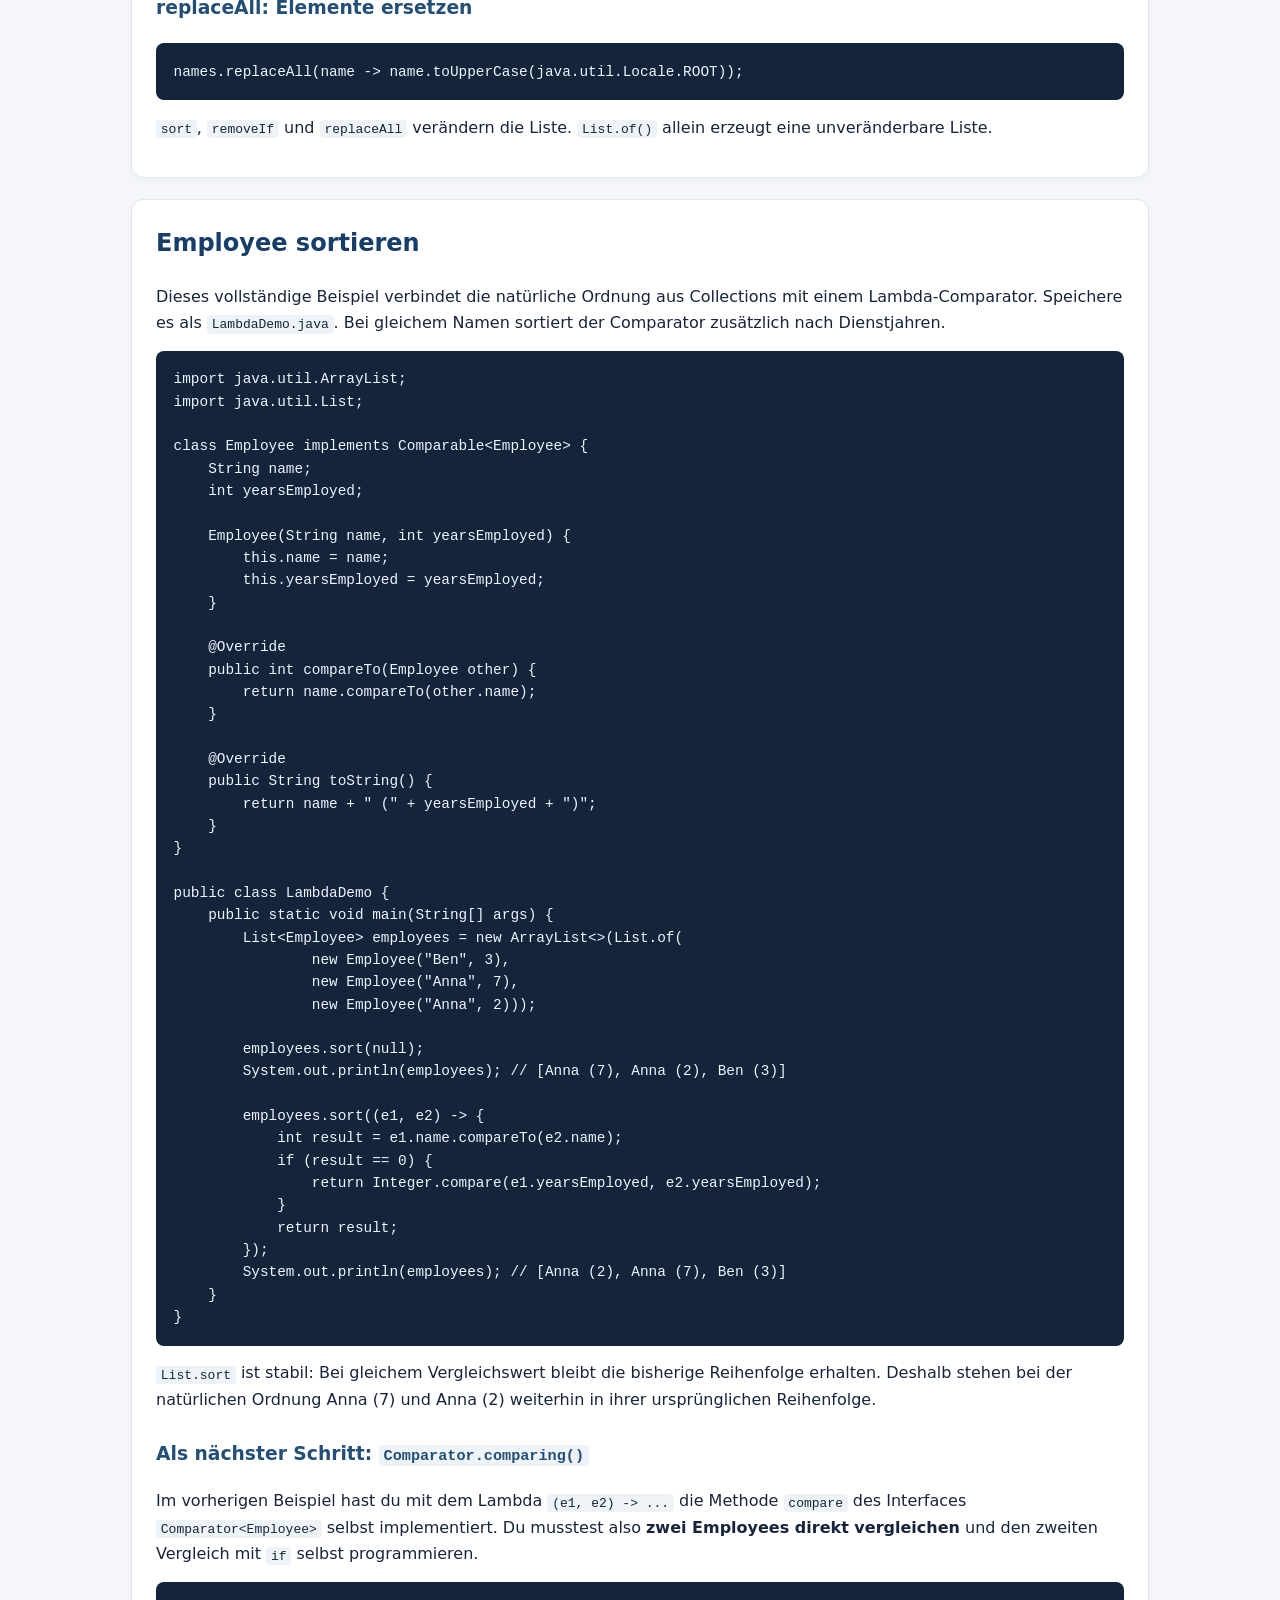
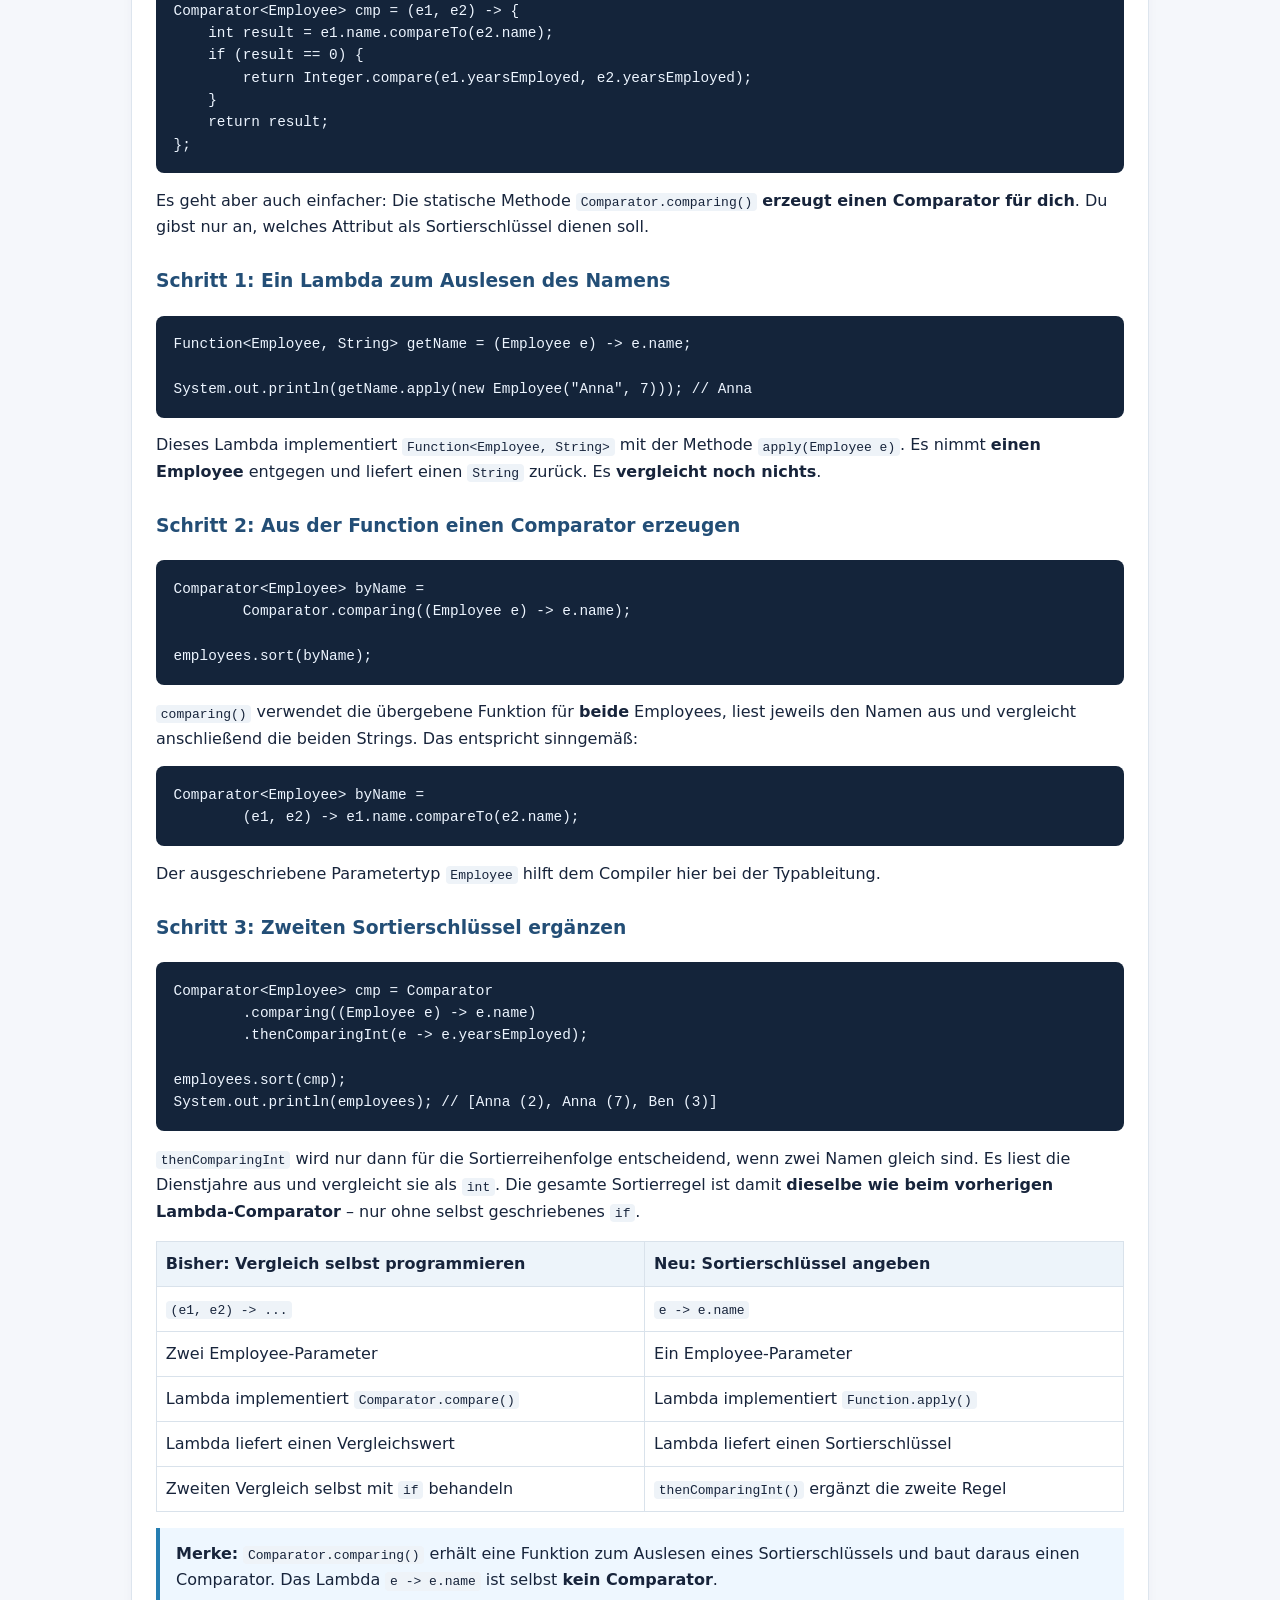
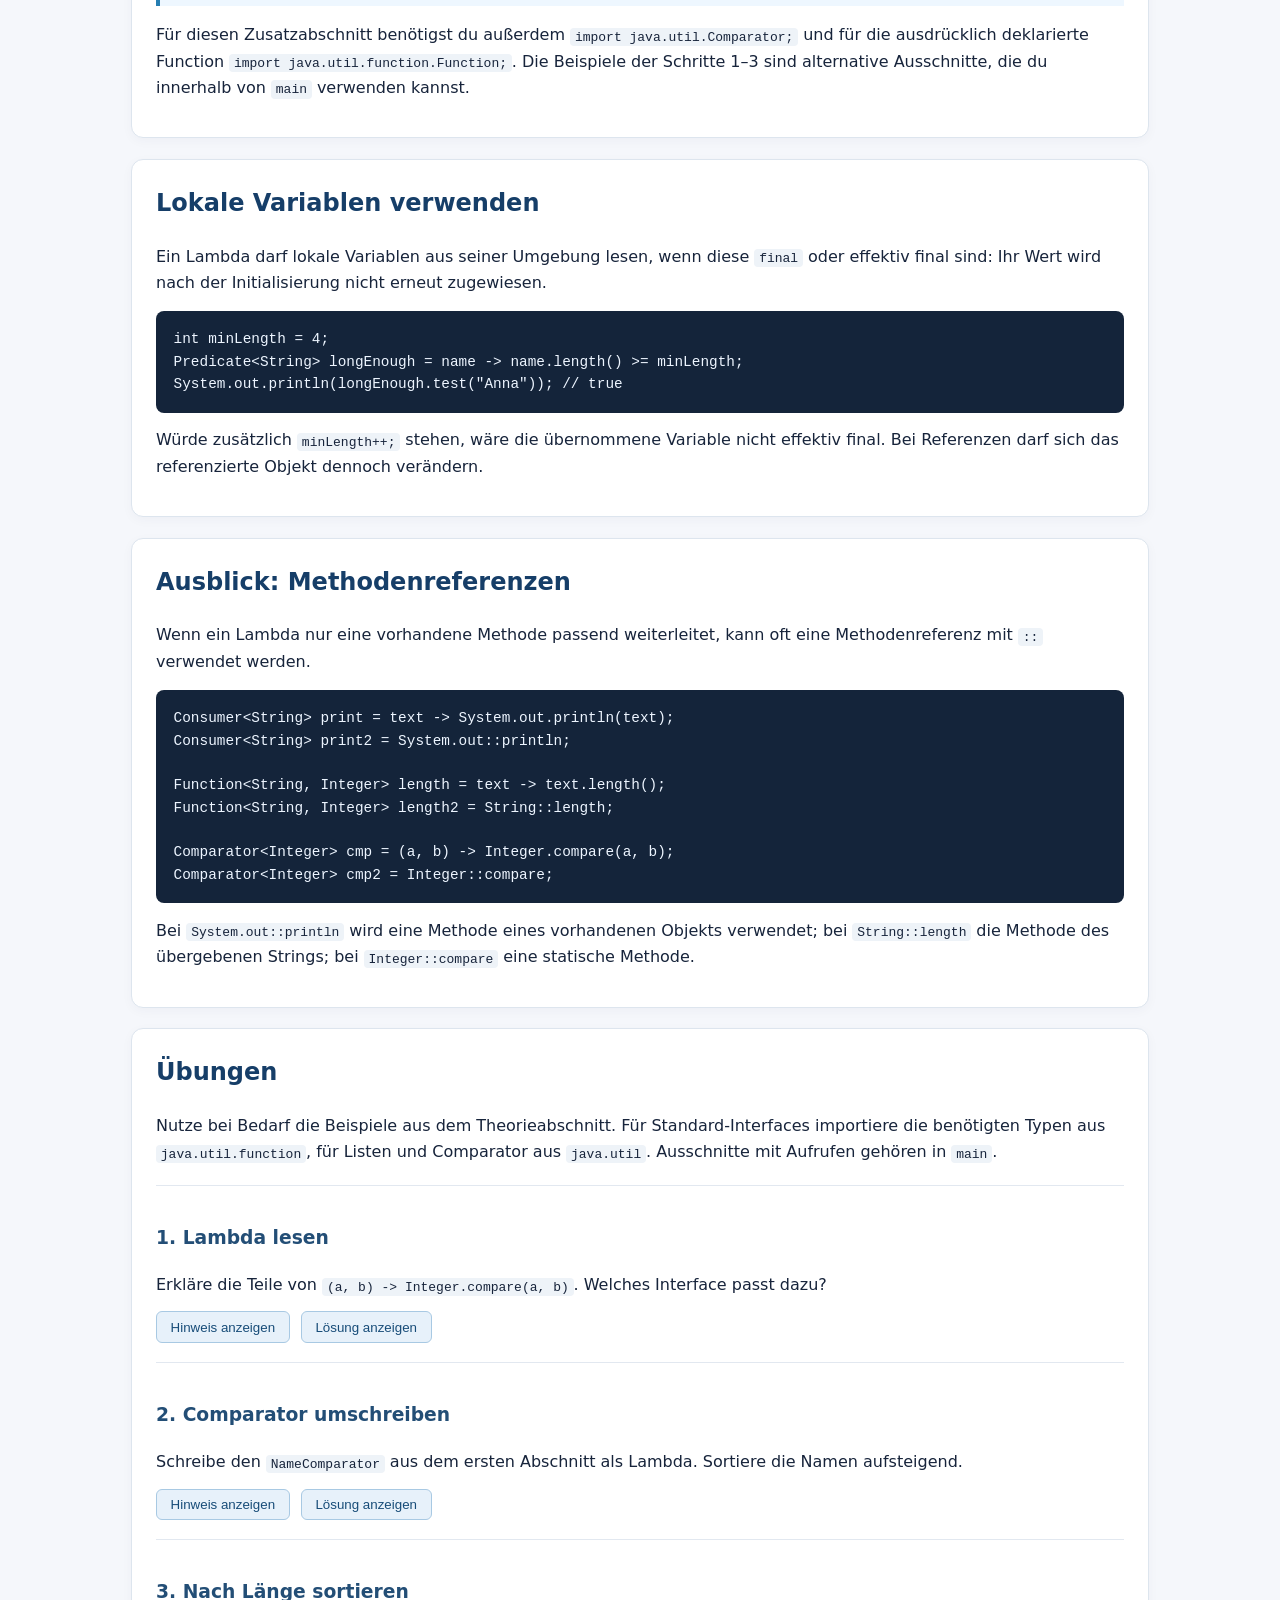
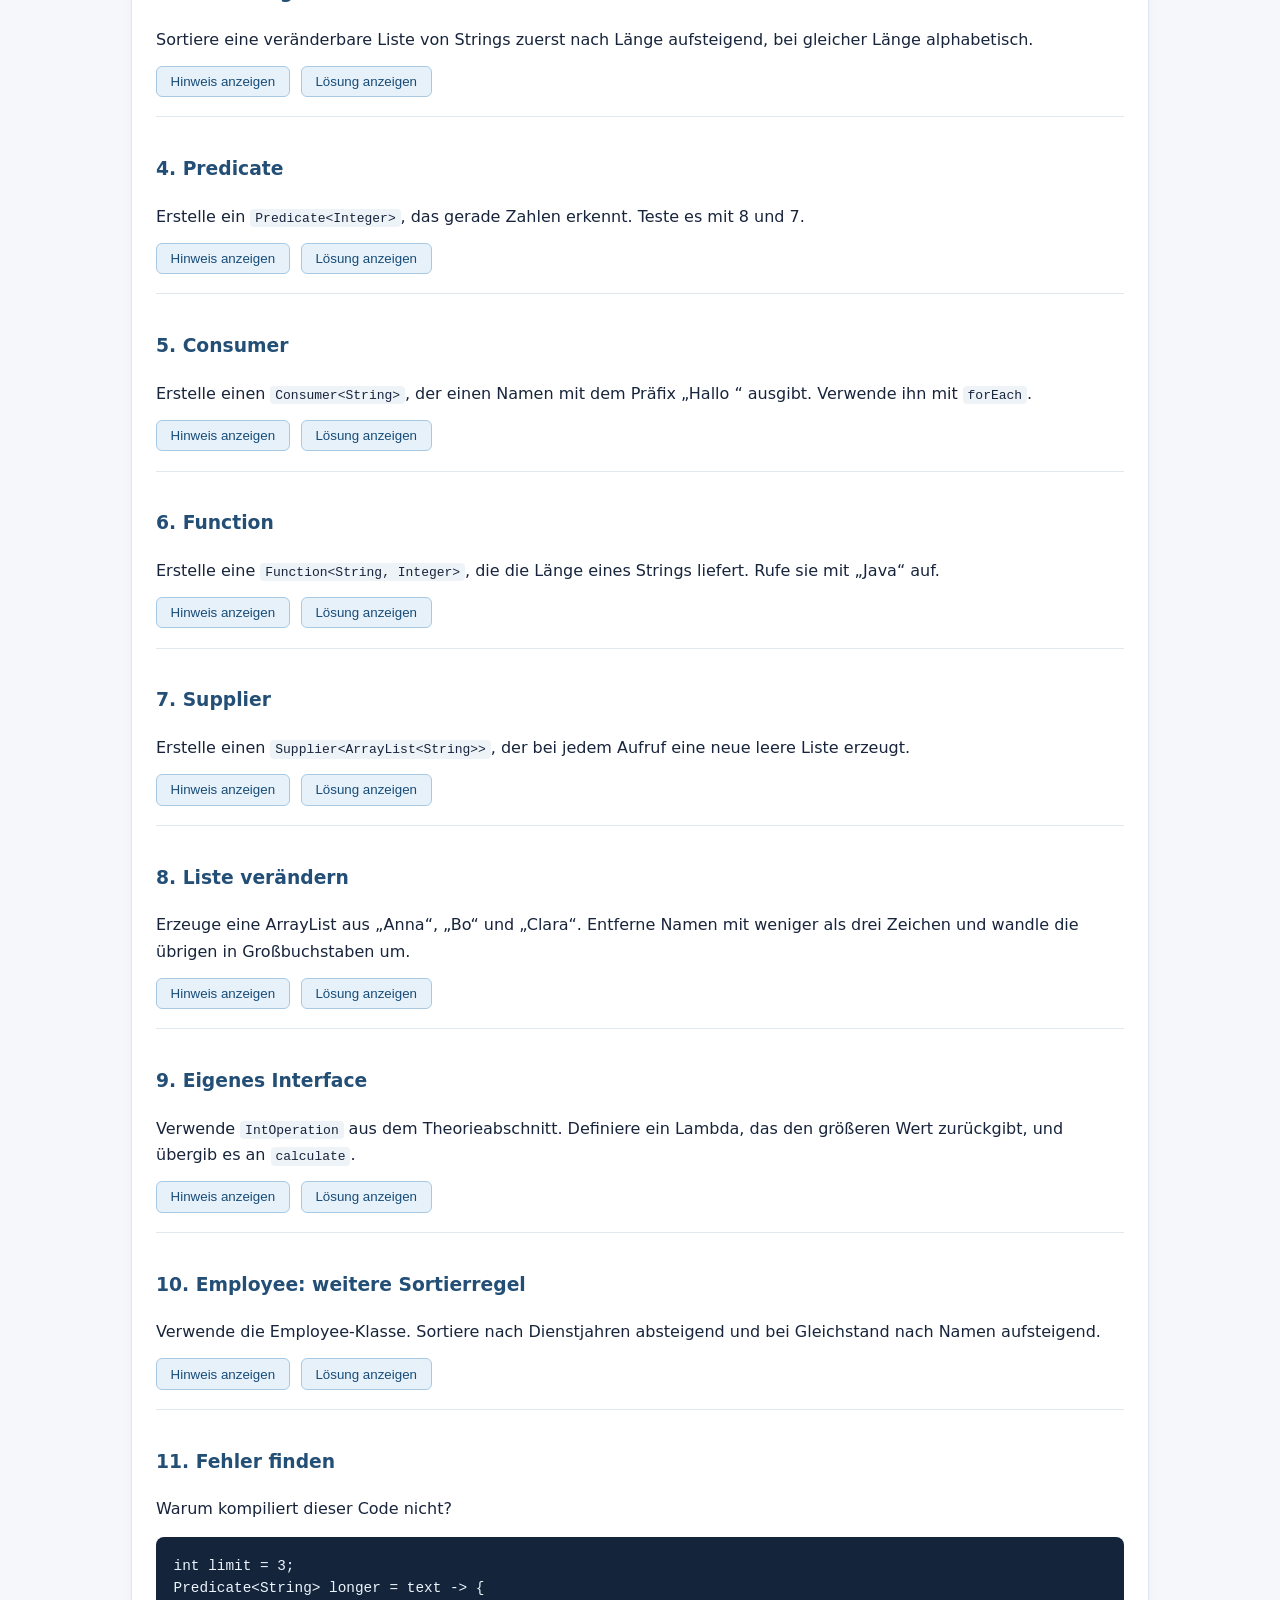
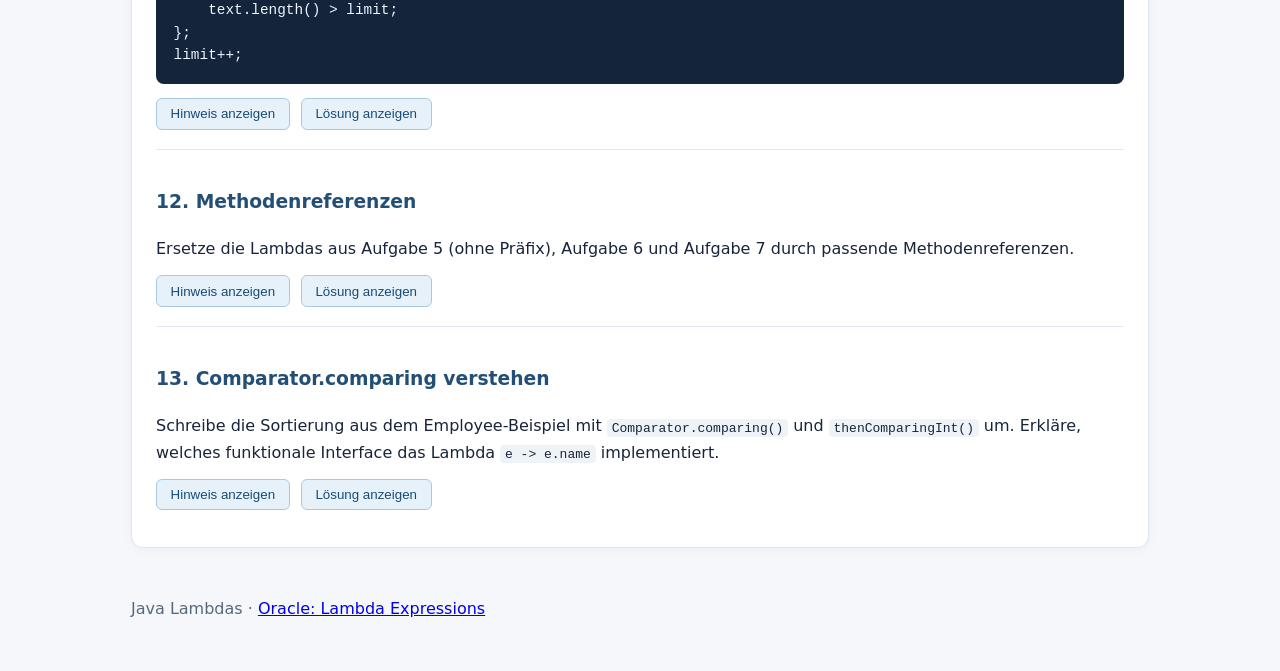
==== commit c65f5c18: "Update print statement from 'Hello' to 'Goodbye'" ====
--- a/collections.html
+++ b/collections.html
@@ -1,510 +1,189 @@
-<!DOCTYPE html>
+<!doctype html>
 <html lang="de">
 <head>
-    <meta charset="UTF-8">
-    <meta name="viewport" content="width=device-width, initial-scale=1.0">
-    <title>Java Collections</title>
-    <link rel="stylesheet" href="style.css">
+<meta charset="utf-8"><meta name="viewport" content="width=device-width, initial-scale=1">
+<title>Java Lambdas · POS</title>
+<link rel="stylesheet" href="style.css">
+<style>
+:root{font-family:system-ui,-apple-system,'Segoe UI',sans-serif;color:#17243b;background:#f5f7fb}*{box-sizing:border-box}body{margin:0;line-height:1.65}header{background:#163e68;color:white;padding:2rem max(1rem,calc((100vw - 1050px)/2))}header h1{margin:0;font-size:2rem}header p{margin:.3rem 0 0}nav{background:#fff;border-bottom:1px solid #dce4ed;position:sticky;top:0;z-index:2;padding:.65rem max(1rem,calc((100vw - 1050px)/2));display:flex;gap:.6rem;flex-wrap:wrap}nav a{color:#18558a;text-decoration:none;font-size:.92rem;padding:.3rem .45rem;border-radius:.35rem}nav a:hover{background:#e9f3fb}main{max-width:1050px;margin:1.6rem auto;padding:0 1rem}section{background:white;border:1px solid #dde5ee;border-radius:12px;padding:1.5rem;margin-bottom:1.3rem;box-shadow:0 3px 12px #0b274a09}h2{color:#163e68;margin-top:0}h3{color:#234e76;margin-top:1.6rem}p{margin:.75rem 0}code{background:#eef3f8;padding:.1rem .3rem;border-radius:4px}pre{background:#14243a;color:#edf5ff;padding:1.1rem;border-radius:8px;overflow:auto;position:relative;line-height:1.55;font-size:.9rem}pre code{background:transparent;padding:0;color:inherit}table{border-collapse:collapse;width:100%;margin:1rem 0}td,th{border:1px solid #d9e2eb;padding:.55rem;text-align:left;vertical-align:top}th{background:#edf4fa}.note{border-left:4px solid #267eb2;background:#eef7ff;padding:.8rem 1rem;margin:1rem 0}.exercise{border-top:1px solid #e2e8f0;padding-top:.7rem;margin-top:1.2rem}.toggles{display:flex;gap:.7rem;flex-wrap:wrap;margin:.8rem 0}button.toggle{background:#e7f1fa;border:1px solid #a8c9e3;color:#174c78;padding:.45rem .85rem;border-radius:6px;cursor:pointer}.reveal{padding:.75rem 1rem;background:#f5f9fd;border-radius:7px;margin:.6rem 0}footer{max-width:1050px;margin:2rem auto;padding:1rem;color:#58687b}@media(max-width:600px){header{padding:1.2rem}section{padding:1rem}nav{position:static}}
+</style>
 </head>
 <body>
-<header>
-    <h1>Java Collections</h1>
-    <p>Daten strukturiert speichern, suchen und verarbeiten</p>
-</header>
-<nav>
-    <a href="index.html">Start</a>
-    <a href="#framework">Framework</a>
-    <a href="#collection">Collection</a>
-    <a href="#list">List</a>
-    <a href="#set">Set</a>
-    <a href="#hashing">Hashing</a>
-    <a href="#map">Map</a>
-    <a href="#sortiert">Sortierte Collections</a>
-    <a href="#auswahl">Auswahl</a>
-    <a href="#uebungen">Übungen</a>
-</nav>
+<header><h1>Java Lambdas</h1><p>Verhalten mit funktionalen Interfaces beschreiben und übergeben</p></header>
+<nav><a href="index.html">Start</a><a href="#klasse">Klasse → Lambda</a><a href="#syntax">Syntax</a><a href="#interfaces">Interfaces</a><a href="#standard">Standard-Interfaces</a><a href="#listen">Listen</a><a href="#comparator">Comparator</a><a href="#variablen">Variablen</a><a href="#methoden">Methodenreferenzen</a><a href="#uebungen">Übungen</a></nav>
 <main>
-<section id="start" class="intro">
-    <h2>Was ist das Java Collections Framework?</h2>
-    <p>Das Java Collections Framework stellt Interfaces und Klassen bereit, mit denen Gruppen von Objekten gespeichert und verarbeitet werden können. Generics legen dabei fest, welcher Elementtyp erlaubt ist.</p>
-    <pre class="copyable">List&lt;String&gt; namen = new ArrayList&lt;&gt;();
-namen.add("Anna");
-namen.add("Max");</pre>
-    <p>Je nach Anforderung verwendet man unterschiedliche Datenstrukturen: Listen, Mengen oder Zuordnungen von Schlüsseln zu Werten.</p>
-</section>
-
-<section id="framework" class="card">
-    <h2>Überblick über das Collections Framework</h2>
-    <article>
-        <pre class="copyable">Iterable&lt;E&gt;
-   └── Collection&lt;E&gt;
-       ├── List&lt;E&gt;
-       │   └── ArrayList&lt;E&gt;
-       ├── Set&lt;E&gt;
-       │   ├── HashSet&lt;E&gt;
-       │   ├── LinkedHashSet&lt;E&gt;
-       │   └── SortedSet&lt;E&gt;
-       │       └── NavigableSet&lt;E&gt;
-       │           └── TreeSet&lt;E&gt;
-       └── Queue&lt;E&gt;
-
-Map&lt;K,V&gt;                 // gehört NICHT zu Collection
-   ├── HashMap&lt;K,V&gt;
-   ├── LinkedHashMap&lt;K,V&gt;
-   └── TreeMap&lt;K,V&gt;</pre>
-        <p><code>Collection&lt;E&gt;</code> ist das zentrale Interface für Sammlungen einzelner Elemente. <code>Map&lt;K,V&gt;</code> gehört zwar zum Collections Framework, ist aber keine Unterklasse bzw. kein Unterinterface von <code>Collection</code>.</p>
-    </article>
-</section>
-
-<section id="collection" class="card">
-    <h2>Das Interface Collection&lt;E&gt;</h2>
-    <article>
-        <p><code>E</code> steht für den Elementtyp. Bei <code>Collection&lt;String&gt;</code> ist also <code>E = String</code>.</p>
-        <pre class="copyable">public interface Collection&lt;E&gt; extends Iterable&lt;E&gt; {
-    int size();
-    boolean isEmpty();
-    boolean contains(Object o);
-    Iterator&lt;E&gt; iterator();
-    boolean add(E e);
-    boolean remove(Object o);
-    boolean containsAll(Collection&lt;?&gt; c);
-    boolean addAll(Collection&lt;? extends E&gt; c);
-    void clear();
-}</pre>
-    </article>
-    <article>
-        <h3>Warum bei addAll &lt;? extends E&gt;?</h3>
-        <pre class="copyable">Collection&lt;Number&gt; zahlen = new ArrayList&lt;&gt;();
-Collection&lt;Integer&gt; ganzeZahlen = List.of(1, 2, 3);
-
-zahlen.addAll(ganzeZahlen);</pre>
-        <p>Bei <code>Collection&lt;Number&gt;</code> ist der Typparameter <code>E = Number</code>. Die Signatur <code>addAll(Collection&lt;? extends E&gt; c)</code> wird damit gedanklich zu <code>addAll(Collection&lt;? extends Number&gt; c)</code>.</p>
-        <p>Generische Typen sind in Java <strong>invariant</strong>: Ein <code>Integer</code> ist zwar ein <code>Number</code>, aber <code>Collection&lt;Integer&gt;</code> ist keine <code>Collection&lt;Number&gt;</code>. Durch <code>&lt;? extends E&gt;</code> darf <code>addAll</code> trotzdem Collections von <code>E</code> oder Untertypen von <code>E</code> übernehmen.</p>
-    </article>
-    <article>
-        <h3>Warum contains(Object) und remove(Object)?</h3>
-        <p><code>contains(Object o)</code> und <code>remove(Object o)</code> akzeptieren bewusst ein beliebiges <code>Object</code>. Damit kann geprüft werden, ob ein beliebiges Objekt in der Collection enthalten ist bzw. ein dazu gleiches Element entfernt werden.</p>
-        <pre class="copyable">Collection&lt;String&gt; namen = new ArrayList&lt;&gt;();
-namen.add("Anna");
-
-System.out.println(namen.contains("Anna")); // true
-System.out.println(namen.contains(42));     // false
-System.out.println(namen.remove("Anna"));  // true
-System.out.println(namen.remove(42));       // false</pre>
-        <p><code>remove(Object)</code> liefert <code>true</code>, wenn ein passendes Element gefunden und entfernt wurde, sonst <code>false</code>. Die mögliche Verwechslung mit <code>remove(int index)</code> betrifft erst <code>List</code>, nicht das Interface <code>Collection</code>.</p>
-    </article>
-</section>
-
-<section id="list" class="card">
-    <h2>List und ArrayList</h2>
-    <article>
-        <p>Eine <code>List</code> speichert Elemente in einer Reihenfolge. Duplikate sind erlaubt und auf Elemente kann über einen Index zugegriffen werden.</p>
-        <pre class="copyable">List&lt;String&gt; namen = new ArrayList&lt;&gt;();
-namen.add("Anna");
-namen.add("Max");
-namen.add("Anna");
-
-System.out.println(namen.get(1)); // Max
-System.out.println(namen.size()); // 3</pre>
-        <ul>
-            <li>Reihenfolge bleibt erhalten</li>
-            <li>Duplikate sind erlaubt</li>
-            <li>Zugriff über Index</li>
-            <li><code>ArrayList</code>: schneller wahlfreier Zugriff</li>
-        </ul>
-    </article>
-    <article>
-        <h3>remove(int) oder remove(Object)?</h3>
-        <p><code>List</code> überlädt <code>remove()</code>. Bei einer <code>List&lt;Integer&gt;</code> ist deshalb besonders auf den Parametertyp zu achten.</p>
-        <pre class="copyable">List&lt;Integer&gt; nums = new ArrayList&lt;&gt;(List.of(1, 2, 3, 2, 4));
-
-nums.remove(2);                  // int → Index 2, entfernt 3
-nums.remove(Integer.valueOf(2)); // Integer → entfernt den Wert 2</pre>
-    </article>
-    <article>
-        <h3>Arrays.asList(): Liste mit fixer Größe</h3>
-        <pre class="copyable">String[] a = {"x", "y", "z"};
-List&lt;String&gt; list = Arrays.asList(a);
-
-a[1] = "Y";
-System.out.println(list); // [x, Y, z]
-
-list.add("w"); // UnsupportedOperationException</pre>
-        <p>Die von <code>Arrays.asList()</code> erzeugte Liste ist mit dem Array verbunden und hat eine fixe Größe. Elemente können mit <code>set()</code> ersetzt werden, aber <code>add()</code> und <code>remove()</code> sind nicht möglich.</p>
-    </article>
-    <article>
-        <h3>Iterator und ListIterator</h3>
-        <p>Während einer Iteration sollte die Collection nicht direkt strukturell verändert werden. Eine <code>for-each</code>-Schleife verwendet intern einen <code>Iterator</code>. Wird die Liste währenddessen direkt mit <code>list.remove()</code> verändert, kann der Iterator beim nächsten Zugriff eine <code>ConcurrentModificationException</code> auslösen.</p>
-        <pre class="copyable">// FALSCH:
-for (String s : list) {
-    if (s.length() &lt; 5) {
-        list.remove(s); // direkte Änderung während der Iteration
+<section id="start"><h2>Was ist ein Lambda?</h2><p>Ein Lambda-Ausdruck beschreibt kurz die Implementierung einer Methode eines funktionalen Interfaces. Damit kannst du beispielsweise eine Sortierregel oder eine Bedingung direkt an eine Methode übergeben.</p><pre class="copyable">names.sort((a, b) -&gt; a.compareTo(b));</pre><p>Du kennst bereits Interfaces, Generics und Comparator mit eigener Klasse. Hier lernst du schrittweise, wie daraus ein Lambda wird. Die Beispiele verwenden Java 11 oder neuer; Lambda-Ausdrücke selbst gibt es seit Java 8.</p></section>
+<section id="klasse"><h2>Von der eigenen Klasse zum Lambda</h2><p>Alle drei Varianten sortieren dieselbe Liste alphabetisch. Die eigene Klasse kennst du von <a href="collections.html">Collections</a>. Die folgenden Ausschnitte sind alternative Varianten; verwende jeweils eine davon.</p><h3>1. Eigene Klasse</h3><p>Die Klasse implementiert das Interface und überschreibt dessen Vergleichsmethode.</p><pre class="copyable">class NameComparator implements Comparator&lt;String&gt; {
+    @Override
+    public int compare(String a, String b) {
+        return a.compareTo(b);
     }
-}</pre>
-        <p>Zum sicheren Löschen wird die Änderung über denselben Iterator durchgeführt:</p>
-        <pre class="copyable">Iterator&lt;String&gt; it = list.iterator();
-while (it.hasNext()) {
-    if (it.next().length() &lt; 5) {
-        it.remove();
-    }
-}</pre>
-        <p><code>ListIterator</code> bietet für Listen zusätzliche Möglichkeiten: Es kann vorwärts und rückwärts laufen sowie mit <code>add()</code> Elemente während des Durchlaufens einfügen und mit <code>set()</code> ersetzen.</p>
-    </article>
-</section>
-
-<section id="set" class="card">
-    <h2>Set</h2>
-    <article>
-        <p>Ein <code>Set</code> speichert jedes Element höchstens einmal. Wie Gleichheit und Reihenfolge bestimmt werden, hängt von der Implementierung ab.</p>
-        <pre class="copyable">Set&lt;String&gt; namen = new HashSet&lt;&gt;();
-namen.add("Anna");
-namen.add("Max");
-namen.add("Anna");
-
-System.out.println(namen.size()); // 2</pre>
-    </article>
-    <article>
-        <h3>Wichtige Set-Implementierungen</h3>
-        <ul>
-            <li><code>HashSet</code>: Hashing, keine garantierte Reihenfolge</li>
-            <li><code>LinkedHashSet</code>: Hashing + Einfügereihenfolge</li>
-            <li><code>TreeSet</code>: sortiert nach natürlicher Ordnung oder Comparator</li>
-        </ul>
-    </article>
-</section>
-
-<section id="hashing" class="card">
-    <h2>Hashing</h2>
-    <article>
-        <h3>Grundidee</h3>
-        <pre class="copyable">Objekt / Key
-     ↓
- hashCode()
-     ↓
-Bucket bestimmen
-     ↓
-Hashwert vergleichen
-     ↓
-bei gleichem Hashwert:
-   equals()</pre>
-        <p>Der Hashcode hilft dabei, den Suchbereich stark einzuschränken. Mehrere Elemente dürfen im selben Bucket liegen. Haben Kandidaten denselben Hashwert, entscheidet <code>equals()</code>, ob sie tatsächlich gleich sind.</p>
-    </article>
-    <article>
-        <h3>Hash-Kollision</h3>
-        <pre class="copyable">a.hashCode() == b.hashCode()
-a.equals(b) == false</pre>
-        <p>Das ist eine Hash-Kollision: Zwei verschiedene Objekte besitzen denselben Hashcode. Beide dürfen gespeichert werden.</p>
-    </article>
-    <article>
-        <h3>Hash-Kollision: "FB" und "Ea"</h3>
-        <p>Die unterschiedlichen Strings <code>"FB"</code> und <code>"Ea"</code> haben denselben Hashcode. Dieses vollständige Programm zeigt die Kollision:</p>
-        <pre class="copyable">import java.util.HashMap;
-import java.util.Map;
-
-public class Main {
-    public static void main(String[] args) {
-        String a = "FB";
-        String b = "Ea";
-
-        System.out.println(a.hashCode()); // 2236
-        System.out.println(b.hashCode()); // 2236
-        System.out.println(a.equals(b));  // false
-
-        Map&lt;String, Integer&gt; map = new HashMap&lt;&gt;();
-        map.put(a, 100);
-        map.put(b, 200);
-
-        System.out.println(map.size());    // 2
-        System.out.println(map.get("FB")); // 100
-        System.out.println(map.get("Ea")); // 200
-    }
-}</pre>
-        <h4>Warum entsteht derselbe Hashcode?</h4>
-        <p>Die Berechnung beginnt bei 0. Für jedes Zeichen wird der bisherige Wert mit 31 multipliziert und der Zeichenwert addiert. Bei diesen beiden Strings ergibt sich:</p>
-        <pre class="copyable">"FB": 70 * 31 + 66 = 2236
-"Ea": 69 * 31 + 97 = 2236</pre>
-        <p>Der Zeichenwert von <code>F</code> ist um 1 größer als jener von <code>E</code>. Nach der Multiplikation beträgt der Unterschied 31. Der Wert von <code>a</code> ist um 31 größer als jener von <code>B</code> und gleicht diesen Unterschied aus.</p>
-        <p><strong>Beide Einträge bleiben erhalten:</strong> Der gleiche Hashcode führt zum selben Bucket. Mit <code>equals()</code> unterscheidet die Map die beiden Schlüssel. Ein erneutes <code>put()</code> mit einem gleichen Schlüssel würde dessen bisherigen Wert ersetzen.</p>
-        <p><strong>Merke:</strong> Gleiche Hashcodes bedeuten nicht automatisch gleiche Objekte. Sind zwei Objekte laut <code>equals()</code> gleich, müssen ihre Hashcodes gleich sein.</p>
-    </article>
-    <article>
-        <h3>Vertrag von equals() und hashCode()</h3>
-        <pre class="copyable">a.equals(b) == true
-→ a.hashCode() == b.hashCode()   // muss gelten
-
-a.hashCode() == b.hashCode()
-→ a.equals(b) kann true oder false sein</pre>
-    </article>
-    <article>
-        <h3>HashSet und eigene Klassen</h3>
-        <p>Bei eigenen Klassen sollten für die Verwendung in einem <code>HashSet</code> <code>equals()</code> und <code>hashCode()</code> passend überschrieben werden.</p>
-        <pre class="copyable">@Override
-public boolean equals(Object o) {
-    ...
 }
 
-@Override
-public int hashCode() {
-    ...
-}</pre>
-    </article>
-</section>
+// Innerhalb von main:
+names.sort(new NameComparator());</pre><h3>2. Anonyme Klasse</h3><p>Die Klasse wird direkt beim Erzeugen des Objekts definiert und erhält keinen eigenen Namen.</p><pre class="copyable">names.sort(new Comparator&lt;String&gt;() {
+    @Override
+    public int compare(String a, String b) {
+        return a.compareTo(b);
+    }
+});</pre><h3>3. Lambda-Ausdruck</h3><p>Die Parameter und der Methodenrumpf bleiben übrig. Der Compiler kennt die passende Methode aus dem erwarteten Interface <code>Comparator&lt;String&gt;</code>.</p><pre class="copyable">names.sort((a, b) -&gt; a.compareTo(b));</pre><p>Für die Ausschnitte benötigst du <code>java.util.Comparator</code>, <code>java.util.List</code> und <code>java.util.ArrayList</code>.</p><pre class="copyable">List&lt;String&gt; names = new ArrayList&lt;&gt;(List.of("Zoe", "Anna", "Ben"));</pre></section>
+<section id="syntax"><h2>Syntax verstehen</h2><h3>Parameter → Verarbeitung</h3><p>Links von <code>-&gt;</code> stehen die Parameter, rechts steht die Verarbeitung.</p><pre class="copyable">Comparator&lt;String&gt; cmp = (String a, String b) -&gt; a.compareTo(b);
+int result = cmp.compare("Anna", "Ben"); // negativ</pre><table><tr><th>Teil</th><th>Bedeutung</th></tr><tr><td><code>(String a, String b)</code></td><td>Parameter der Methode <code>compare</code></td></tr><tr><td><code>-&gt;</code></td><td>Trennt Parameter und Rumpf</td></tr><tr><td><code>a.compareTo(b)</code></td><td>Ergebnis des Ausdrucks wird zurückgegeben</td></tr></table><h3>Typen und Klammern</h3><p>Bei genau einem Parameter ohne ausgeschriebenen Typ dürfen die Klammern entfallen. Bei keinem oder mehreren Parametern sind sie erforderlich.</p><pre class="copyable">Predicate&lt;String&gt; empty = text -&gt; text.isEmpty();
+Predicate&lt;String&gt; empty2 = (String text) -&gt; text.isEmpty();
+Runnable greeting = () -&gt; System.out.println("Hallo!");
+Comparator&lt;Integer&gt; numbers = (a, b) -&gt; Integer.compare(a, b);</pre><h3>Ausdruck oder Block</h3><p>Ein einzelner Ausdruck benötigt kein <code>return</code>. Bei einem Block mit Rückgabewert ist <code>return</code> notwendig.</p><pre class="copyable">Function&lt;String, Integer&gt; length = text -&gt; text.length();
+Function&lt;String, Integer&gt; length2 = text -&gt; {
+    int result = text.length();
+    return result;
+};
+Consumer&lt;String&gt; print = text -&gt; {
+    System.out.println("Name: " + text);
+};</pre></section>
+<section id="interfaces"><h2>Funktionale Interfaces</h2><p>Ein funktionales Interface hat genau eine abstrakte Methode. Zusätzliche <code>default</code>- und <code>static</code>-Methoden sind erlaubt. <code>@FunctionalInterface</code> ist optional und lässt den Compiler die Eignung prüfen.</p><pre class="copyable">@FunctionalInterface
+interface IntOperation {
+    int apply(int a, int b);
+}
 
-<section id="map" class="card">
-    <h2>Map und HashMap</h2>
-    <article>
-        <p>Eine <code>Map</code> speichert Schlüssel-Wert-Paare. Jeder Schlüssel ist eindeutig. Bei einer <code>HashMap</code> werden <code>hashCode()</code> und <code>equals()</code> des <strong>Keys</strong> verwendet.</p>
-        <pre class="copyable">Map&lt;String, Integer&gt; alter = new HashMap&lt;&gt;();
+IntOperation add = (a, b) -&gt; a + b;
+IntOperation multiply = (a, b) -&gt; a * b;
+System.out.println(add.apply(3, 4));      // 7
+System.out.println(multiply.apply(3, 4)); // 12</pre><p>Der Zieltyp legt Parameter und Rückgabewert fest. Deshalb funktioniert <code>var add = (a, b) -&gt; a + b;</code> nicht.</p><h3>Verhalten als Argument</h3><pre class="copyable">static int calculate(int a, int b, IntOperation operation) {
+    return operation.apply(a, b);
+}
 
-alter.put("Anna", 17);
-alter.put("Max", 18);
+System.out.println(calculate(5, 2, (a, b) -&gt; a + b)); // 7
+System.out.println(calculate(5, 2, (a, b) -&gt; a - b)); // 3</pre></section>
+<section id="standard"><h2>Häufige Standard-Interfaces</h2><p>Die ersten vier Interfaces findest du in <code>java.util.function</code>; <code>Comparator</code> liegt in <code>java.util</code>.</p><table><tr><th>Interface</th><th>Methode</th><th>Aufgabe</th></tr><tr><td><code>Predicate&lt;T&gt;</code></td><td><code>boolean test(T value)</code></td><td>Bedingung prüfen</td></tr><tr><td><code>Consumer&lt;T&gt;</code></td><td><code>void accept(T value)</code></td><td>Wert verarbeiten</td></tr><tr><td><code>Function&lt;T,R&gt;</code></td><td><code>R apply(T value)</code></td><td>Wert umwandeln / auslesen</td></tr><tr><td><code>Supplier&lt;T&gt;</code></td><td><code>T get()</code></td><td>Wert bereitstellen</td></tr><tr><td><code>Comparator&lt;T&gt;</code></td><td><code>int compare(T a,T b)</code></td><td>Zwei Werte ordnen</td></tr></table><pre class="copyable">Predicate&lt;String&gt; longName = name -&gt; name.length() &gt;= 5;
+Consumer&lt;String&gt; print = name -&gt; System.out.println(name);
+Function&lt;String, Integer&gt; length = name -&gt; name.length();
+Supplier&lt;String&gt; greeting = () -&gt; "Hallo";
 
-System.out.println(alter.get("Max"));       // 18
-System.out.println(alter.containsKey("Anna")); // true</pre>
-    </article>
-    <article>
-        <h3>Zusammenhang HashSet und HashMap</h3>
-        <p>Ein <code>HashSet</code> verwendet intern eine <code>HashMap</code>. Die Set-Elemente werden dabei als Keys gespeichert; der zugehörige Wert ist intern nur ein Dummy-Wert.</p>
-        <pre class="copyable">HashSet:  Element
-             ↓
-         Key einer internen HashMap</pre>
-    </article>
-    <article>
-        <h3>LinkedHashMap</h3>
-        <p><code>LinkedHashMap</code> verwendet ebenfalls Hashing, führt aber zusätzlich eine verkettete Reihenfolge. Standardmäßig entspricht sie der Einfügereihenfolge.</p>
-    </article>
-</section>
+System.out.println(longName.test("Anna")); // false
+print.accept("Anna");                    // Anna
+System.out.println(length.apply("Anna")); // 4
+System.out.println(greeting.get());       // Hallo</pre></section>
+<section id="listen"><h2>Lambdas mit Listen</h2><h3>forEach: Elemente verarbeiten</h3><p><code>forEach</code> erwartet einen <code>Consumer</code>.</p><pre class="copyable">names.forEach(name -&gt; System.out.println(name));</pre><h3>removeIf: Elemente entfernen</h3><p><code>removeIf</code> erwartet ein <code>Predicate</code>.</p><pre class="copyable">List&lt;String&gt; names = new ArrayList&lt;&gt;(List.of("Anna", "Ben", "Alex"));
+names.removeIf(name -&gt; name.startsWith("A"));
+System.out.println(names); // [Ben]</pre><h3>replaceAll: Elemente ersetzen</h3><pre class="copyable">names.replaceAll(name -&gt; name.toUpperCase(java.util.Locale.ROOT));</pre><p><code>sort</code>, <code>removeIf</code> und <code>replaceAll</code> verändern die Liste. <code>List.of()</code> allein erzeugt eine unveränderbare Liste.</p></section>
+<section id="comparator"><h2>Employee sortieren</h2><p>Dieses vollständige Beispiel verbindet die natürliche Ordnung aus Collections mit einem Lambda-Comparator. Speichere es als <code>LambdaDemo.java</code>. Bei gleichem Namen sortiert der Comparator zusätzlich nach Dienstjahren.</p><pre class="copyable">import java.util.ArrayList;
+import java.util.List;
 
-<section id="sortiert" class="card">
-    <h2>Sortieren: Comparable und Comparator</h2>
-    <article>
-        <h3>Comparable – natürliche Ordnung</h3>
-        <p>Eine Klasse implementiert <code>Comparable</code>, wenn ihre Objekte eine <strong>natürliche Ordnung</strong> besitzen sollen.</p>
-        <pre class="copyable">class Person implements Comparable&lt;Person&gt; {
+class Employee implements Comparable&lt;Employee&gt; {
     String name;
+    int yearsEmployed;
 
-    Person(String name) {
+    Employee(String name, int yearsEmployed) {
         this.name = name;
+        this.yearsEmployed = yearsEmployed;
     }
 
     @Override
-    public int compareTo(Person other) {
-        return this.name.compareTo(other.name);
+    public int compareTo(Employee other) {
+        return name.compareTo(other.name);
     }
-}</pre>
-        <p>Das Ergebnis von <code>compareTo()</code> beschreibt die Reihenfolge:</p>
-        <pre class="copyable">compareTo(other) &lt; 0   // this kommt vor other
-compareTo(other) == 0  // beide sind in der Ordnung gleich
-compareTo(other) &gt; 0   // this kommt nach other</pre>
-        <p>Diese natürliche Ordnung kann an verschiedenen Stellen verwendet werden, zum Beispiel beim Sortieren einer <code>List</code> oder bei sortierten Collections.</p>
-        <pre class="copyable">List&lt;Person&gt; personen = new ArrayList&lt;&gt;();
-
-Collections.sort(personen);
-// oder:
-personen.sort(null);</pre>
-    </article>
-
-    <article>
-        <h3>Comparator – alternative Ordnung</h3>
-        <p>Ein <code>Comparator&lt;T&gt;</code> definiert eine Sortierregel <strong>außerhalb der Klasse</strong>. Dadurch können für denselben Typ unterschiedliche Sortierreihenfolgen verwendet werden.</p>
-        <pre class="copyable">Comparator&lt;Person&gt; byName = Comparator.comparing(p -&gt; p.name);
-
-personen.sort(byName);</pre>
-        <p><strong>Merksatz:</strong> <code>Comparable</code> definiert die natürliche Ordnung eines Typs. Ein <code>Comparator</code> definiert eine zusätzliche oder alternative Ordnung.</p>
-    </article>
-
-    <article>
-        <h3>TreeSet</h3>
-        <p>Ein <code>TreeSet</code> speichert seine Elemente sortiert. Es verwendet dazu entweder die natürliche Ordnung der Elemente (<code>Comparable</code>) oder einen beim Erzeugen übergebenen <code>Comparator</code>.</p>
-        <pre class="copyable">Set&lt;String&gt; namen = new TreeSet&lt;&gt;();
-namen.add("Zoe");
-namen.add("Anna");
-namen.add("Max");
-
-// Iteration: Anna, Max, Zoe</pre>
-        <p>Bei einem <code>TreeSet</code> bestimmt der Vergleich nicht nur die Sortierreihenfolge, sondern auch, ob ein Element bereits vorhanden ist. Liefert <code>compareTo()</code> bzw. <code>Comparator.compare()</code> den Wert <code>0</code>, betrachtet das <code>TreeSet</code> die beiden Elemente als gleich und fügt das zweite Element nicht ein.</p>
-        <p>Dabei wird nicht zusätzlich mit <code>equals()</code> geprüft. Deshalb sollte die natürliche Ordnung möglichst so definiert sein, dass <code>compareTo() == 0</code> genau dann gilt, wenn auch <code>equals()</code> <code>true</code> liefert.</p>
-        <pre class="copyable">Set&lt;Person&gt; personen = new TreeSet&lt;&gt;();
-// verwendet Person.compareTo()</pre>
-        <p>Alternativ kann dem <code>TreeSet</code> eine andere Ordnung vorgegeben werden:</p>
-        <pre class="copyable">Set&lt;Person&gt; personen = new TreeSet&lt;&gt;(Comparator.comparing(p -&gt; p.name));</pre>
-    </article>
-
-    <article>
-        <h3>NavigableSet</h3>
-        <p><code>NavigableSet</code> ist ein Interface für sortierte Mengen mit zusätzlichen Navigationsmethoden. <code>TreeSet</code> implementiert <code>NavigableSet</code>.</p>
-        <pre class="copyable">NavigableSet&lt;Integer&gt; zahlen = new TreeSet&lt;&gt;();
-zahlen.addAll(List.of(10, 20, 30, 40));
-
-zahlen.lower(30);   // 20
-zahlen.floor(30);   // 30
-zahlen.ceiling(25); // 30
-zahlen.higher(30);  // 40</pre>
-    </article>
-
-    <article>
-        <h3>TreeMap</h3>
-        <p>Eine <code>TreeMap</code> speichert Schlüssel-Wert-Paare sortiert nach den Keys. Auch hier stammt die Ordnung entweder aus <code>Comparable</code> oder aus einem übergebenen <code>Comparator</code>.</p>
-        <pre class="copyable">Map&lt;Person, String&gt; map = new TreeMap&lt;&gt;();
-// verwendet die natürliche Ordnung von Person</pre>
-    </article>
-</section>
-
-<section id="auswahl" class="card">
-    <h2>Welche Datenstruktur verwende ich?</h2>
-    <article>
-        <pre class="copyable">Duplikate + Index benötigt?        → ArrayList
-Keine Duplikate, schnell suchen?   → HashSet
-Keine Duplikate + Einfügereihenfolge? → LinkedHashSet
-Keine Duplikate + sortiert?        → TreeSet
-Key → Value, schnell suchen?       → HashMap
-Key → Value + Einfügereihenfolge?  → LinkedHashMap
-Key → Value + nach Key sortiert?   → TreeMap</pre>
-    </article>
-</section>
-
-<section id="uebungen" class="card">
-    <h2>Übungen</h2>
-
-    <article><h3>1. List – Einfügen und Entfernen</h3><p>Erstelle eine <code>ArrayList&lt;String&gt;</code> mit <code>["apple", "banana", "cherry", "banana"]</code>. Füge <code>"dates"</code> an Index 1 ein und entferne anschließend das Element an Index 2. Gib die Liste vor und nach den Änderungen aus.</p><button onclick="toggleSolution('hint1')">Hinweis anzeigen</button><div id="hint1" class="solution"><p>Verwende <code>add(index, element)</code> und <code>remove(index)</code>.</p></div>
-
-        <button onclick="toggleSolution('solution1')">Lösung anzeigen</button><div id="solution1" class="solution"><pre class="copyable">List&lt;String&gt; list = new ArrayList&lt;&gt;(List.of("apple", "banana", "cherry", "banana"));
-System.out.println(list);
-list.add(1, "dates");
-list.remove(2);
-System.out.println(list);</pre></div></article>
-
-    <article><h3>2. remove(Object) vs. remove(int)</h3><p>Erzeuge <code>List&lt;Integer&gt; nums = new ArrayList&lt;&gt;(List.of(1,2,3,2,4));</code>. Rufe zuerst <code>nums.remove(2)</code> und danach <code>nums.remove(Integer.valueOf(2))</code> auf. Erkläre den Unterschied.</p><button onclick="toggleSolution('hint2')">Hinweis anzeigen</button><div id="hint2" class="solution"><p>Bei <code>List</code> existieren zwei überladene <code>remove()</code>-Methoden.</p></div>
-
-        <button onclick="toggleSolution('solution2')">Lösung anzeigen</button><div id="solution2" class="solution"><pre class="copyable">nums.remove(2);                  // int: Index 2 → entfernt 3
-nums.remove(Integer.valueOf(2)); // Object: entfernt erstes Vorkommen von 2</pre><p>Nach dem ersten Aufruf: <code>[1, 2, 2, 4]</code>, danach: <code>[1, 2, 4]</code>.</p></div></article>
-
-    <article><h3>3. Arrays.asList – Verbindung zum Array</h3><p>Erzeuge ein Array und daraus mit <code>Arrays.asList()</code> eine Liste. Ändere anschließend das Array und beobachte die Liste. Versuche danach, ein Element hinzuzufügen.</p><button onclick="toggleSolution('hint3')">Hinweis anzeigen</button><div id="hint3" class="solution"><p>Die Liste besitzt eine fixe Größe und verwendet das ursprüngliche Array als Speicher.</p></div>
-
-        <button onclick="toggleSolution('solution3')">Lösung anzeigen</button><div id="solution3" class="solution"><pre class="copyable">String[] a = {"x", "y", "z"};
-List&lt;String&gt; l = Arrays.asList(a);
-a[1] = "Y";
-System.out.println(l); // [x, Y, z]
-l.add("w");            // UnsupportedOperationException</pre></div></article>
-
-    <article><h3>4. ConcurrentModification vermeiden</h3><p>Lösche aus einer <code>ArrayList&lt;String&gt;</code> alle Strings mit weniger als 5 Zeichen. Zeige zuerst, warum direktes <code>list.remove()</code> in einer for-each-Schleife problematisch ist, und löse die Aufgabe danach mit einem <code>Iterator</code>.</p><button onclick="toggleSolution('hint4')">Hinweis anzeigen</button><div id="hint4" class="solution"><p>Der Iterator muss die strukturelle Änderung selbst durchführen.</p></div>
-
-        <button onclick="toggleSolution('solution4')">Lösung anzeigen</button><div id="solution4" class="solution"><p><strong>Falscher Ansatz:</strong> Die Liste wird direkt verändert, obwohl gerade über sie iteriert wird.</p><pre class="copyable">List&lt;String&gt; list = new ArrayList&lt;&gt;(List.of("short", "looooong", "mini", "medium", "mi"));
-
-// FALSCH:
-for (String s : list) {
-    if (s.length() &lt; 5) {
-        list.remove(s); // direkte Änderung während der Iteration
-                        // → kann zu ConcurrentModificationException führen
-    }
-}</pre><p><strong>Richtig:</strong> Das Entfernen erfolgt über denselben Iterator, der die Liste durchläuft.</p><pre class="copyable">Iterator&lt;String&gt; it = list.iterator();
-while (it.hasNext()) {
-    if (it.next().length() &lt; 5) {
-        it.remove();
-    }
-}
-System.out.println(list); // [short, looooong, medium]</pre></div></article>
-
-    <article><h3>5. ListIterator – Einfügen während des Durchlaufens</h3><p>Füge beim Durchlaufen der Liste <code>["alpha", "beta", "atom", "gamma"]</code> hinter jedes Element, das mit <code>"a"</code> beginnt, sofort <code>"*"</code> ein. Warum reicht ein normaler <code>Iterator</code> dafür nicht?</p><button onclick="toggleSolution('hint5')">Hinweis anzeigen</button><div id="hint5" class="solution"><p><code>ListIterator</code> besitzt zusätzlich die Methode <code>add()</code>.</p></div>
-
-        <button onclick="toggleSolution('solution5')">Lösung anzeigen</button><div id="solution5" class="solution"><pre class="copyable">ListIterator&lt;String&gt; li = list.listIterator();
-while (li.hasNext()) {
-    String s = li.next();
-    if (s.startsWith("a")) {
-        li.add("*");
-    }
-}</pre><p>Das Interface <code>Iterator</code> bietet <code>remove()</code>, aber kein <code>add()</code> oder <code>set()</code>.</p></div></article>
-
-    <article><h3>6. equals()/hashCode() – Contract-Check</h3><p>Eine Klasse <code>Person</code> vergleicht in <code>equals()</code> die Felder <code>name</code> und <code>town</code>. <code>hashCode()</code> verwendet zunächst nur <code>name</code>. Verletzt das den Contract? Verbessere anschließend die Implementierung.</p><button onclick="toggleSolution('hint6')">Hinweis anzeigen</button><div id="hint6" class="solution"><p>Gleicher Hashcode verlangt nicht automatisch <code>equals() == true</code>.</p></div>
-
-        <button onclick="toggleSolution('solution6')">Lösung anzeigen</button><div id="solution6" class="solution"><p>Nein. Zwei ungleiche Objekte dürfen denselben Hashcode besitzen. Die Implementierung kann aber unnötig viele Kollisionen erzeugen. Sinnvoll ist:</p><pre class="copyable">@Override
-public int hashCode() {
-    return Objects.hash(name, town);
-}</pre></div></article>
-
-    <article><h3>7. Comparable implementieren</h3><p>Implementiere <code>Comparable&lt;Employee&gt;</code>, sodass Mitarbeiter nach Namen natürlich sortiert werden. Sortiere anschließend eine Liste und erkläre die Bedeutung eines negativen, null bzw. positiven Rückgabewerts von <code>compareTo()</code>.</p><button onclick="toggleSolution('hint7')">Hinweis anzeigen</button><div id="hint7" class="solution"><p>Delegiere den Vergleich an <code>String.compareTo()</code>.</p></div>
-
-        <button onclick="toggleSolution('solution7')">Lösung anzeigen</button><div id="solution7" class="solution"><pre class="copyable">class Employee implements Comparable&lt;Employee&gt; {
-    String name;
 
     @Override
-    public int compareTo(Employee other) {
-        return this.name.compareTo(other.name);
+    public String toString() {
+        return name + " (" + yearsEmployed + ")";
     }
 }
 
-list.sort(null); // natürliche Ordnung</pre><p><code>&lt; 0</code>: davor, <code>0</code>: gleich in der Ordnung, <code>&gt; 0</code>: danach.</p></div></article>
+public class LambdaDemo {
+    public static void main(String[] args) {
+        List&lt;Employee&gt; employees = new ArrayList&lt;&gt;(List.of(
+                new Employee("Ben", 3),
+                new Employee("Anna", 7),
+                new Employee("Anna", 2)));
 
-    <article><h3>8. Eigener Comparator</h3><p>Erstelle eine eigene Klasse <code>EmployeeComparator</code>, die <code>Comparator&lt;Employee&gt;</code> implementiert. Sortiere die Mitarbeiter primär nach <code>name</code> und bei gleichem Namen nach <code>yearsEmployed</code> aufsteigend. Vergleiche die Reihenfolge mit der natürlichen Ordnung aus Aufgabe 7.</p><button onclick="toggleSolution('hint8')">Hinweis anzeigen</button><div id="hint8" class="solution"><p>Implementiere <code>Comparator&lt;Employee&gt;</code> und überschreibe die Methode <code>compare(Employee e1, Employee e2)</code>. Vergleiche zuerst die Namen mit <code>compareTo()</code>. Sind sie gleich, vergleiche die Dienstjahre mit <code>Integer.compare()</code>.</p></div>
+        employees.sort(null);
+        System.out.println(employees); // [Anna (7), Anna (2), Ben (3)]
 
-        <button onclick="toggleSolution('solution8')">Lösung anzeigen</button><div id="solution8" class="solution"><pre class="copyable">import java.util.Comparator;
+        employees.sort((e1, e2) -&gt; {
+            int result = e1.name.compareTo(e2.name);
+            if (result == 0) {
+                return Integer.compare(e1.yearsEmployed, e2.yearsEmployed);
+            }
+            return result;
+        });
+        System.out.println(employees); // [Anna (2), Anna (7), Ben (3)]
+    }
+}</pre><p><code>List.sort</code> ist stabil: Bei gleichem Vergleichswert bleibt die bisherige Reihenfolge erhalten. Deshalb stehen bei der natürlichen Ordnung Anna (7) und Anna (2) weiterhin in ihrer ursprünglichen Reihenfolge.</p>
+<h3>Als nächster Schritt: <code>Comparator.comparing()</code></h3>
+<p>Im vorherigen Beispiel hast du mit dem Lambda <code>(e1, e2) -&gt; ...</code> die Methode <code>compare</code> des Interfaces <code>Comparator&lt;Employee&gt;</code> selbst implementiert. Du musstest also <strong>zwei Employees direkt vergleichen</strong> und den zweiten Vergleich mit <code>if</code> selbst programmieren.</p>
+<pre class="copyable">Comparator&lt;Employee&gt; cmp = (e1, e2) -&gt; {
+    int result = e1.name.compareTo(e2.name);
+    if (result == 0) {
+        return Integer.compare(e1.yearsEmployed, e2.yearsEmployed);
+    }
+    return result;
+};</pre>
+<p>Es geht aber auch einfacher: Die statische Methode <code>Comparator.comparing()</code> <strong>erzeugt einen Comparator für dich</strong>. Du gibst nur an, welches Attribut als Sortierschlüssel dienen soll.</p>
+<h3>Schritt 1: Ein Lambda zum Auslesen des Namens</h3>
+<pre class="copyable">Function&lt;Employee, String&gt; getName = (Employee e) -&gt; e.name;
 
-class EmployeeComparator implements Comparator&lt;Employee&gt; {
-    @Override
-    public int compare(Employee e1, Employee e2) {
-        int result = e1.name.compareTo(e2.name);
+System.out.println(getName.apply(new Employee("Anna", 7))); // Anna</pre>
+<p>Dieses Lambda implementiert <code>Function&lt;Employee, String&gt;</code> mit der Methode <code>apply(Employee e)</code>. Es nimmt <strong>einen Employee</strong> entgegen und liefert einen <code>String</code> zurück. Es <strong>vergleicht noch nichts</strong>.</p>
+<h3>Schritt 2: Aus der Function einen Comparator erzeugen</h3>
+<pre class="copyable">Comparator&lt;Employee&gt; byName =
+        Comparator.comparing((Employee e) -&gt; e.name);
 
-        if (result == 0) {
-            return Integer.compare(e1.yearsEmployed, e2.yearsEmployed);
-        }
+employees.sort(byName);</pre>
+<p><code>comparing()</code> verwendet die übergebene Funktion für <strong>beide</strong> Employees, liest jeweils den Namen aus und vergleicht anschließend die beiden Strings. Das entspricht sinngemäß:</p>
+<pre class="copyable">Comparator&lt;Employee&gt; byName =
+        (e1, e2) -&gt; e1.name.compareTo(e2.name);</pre>
+<p>Der ausgeschriebene Parametertyp <code>Employee</code> hilft dem Compiler hier bei der Typableitung.</p>
+<h3>Schritt 3: Zweiten Sortierschlüssel ergänzen</h3>
+<pre class="copyable">Comparator&lt;Employee&gt; cmp = Comparator
+        .comparing((Employee e) -&gt; e.name)
+        .thenComparingInt(e -&gt; e.yearsEmployed);
 
-        return result;
-    }
-}</pre><p>Verwendung mit der Mitarbeiterliste:</p><pre class="copyable">list.sort(null);                     // natürliche Ordnung aus Aufgabe 7
-list.sort(new EmployeeComparator()); // eigener Comparator</pre><p>Die natürliche Ordnung aus Aufgabe 7 vergleicht mit <code>compareTo()</code> nur die Namen. Der eigene Comparator vergleicht bei gleichem Namen zusätzlich die Dienstjahre aufsteigend. Die Vergleichslogik steht in einer eigenen Klasse in der Methode <code>compare()</code>.</p></div></article>
+employees.sort(cmp);
+System.out.println(employees); // [Anna (2), Anna (7), Ben (3)]</pre>
+<p><code>thenComparingInt</code> wird nur dann für die Sortierreihenfolge entscheidend, wenn zwei Namen gleich sind. Es liest die Dienstjahre aus und vergleicht sie als <code>int</code>. Die gesamte Sortierregel ist damit <strong>dieselbe wie beim vorherigen Lambda-Comparator</strong> – nur ohne selbst geschriebenes <code>if</code>.</p>
+<table><tr><th>Bisher: Vergleich selbst programmieren</th><th>Neu: Sortierschlüssel angeben</th></tr><tr><td><code>(e1, e2) -&gt; ...</code></td><td><code>e -&gt; e.name</code></td></tr><tr><td>Zwei Employee-Parameter</td><td>Ein Employee-Parameter</td></tr><tr><td>Lambda implementiert <code>Comparator.compare()</code></td><td>Lambda implementiert <code>Function.apply()</code></td></tr><tr><td>Lambda liefert einen Vergleichswert</td><td>Lambda liefert einen Sortierschlüssel</td></tr><tr><td>Zweiten Vergleich selbst mit <code>if</code> behandeln</td><td><code>thenComparingInt()</code> ergänzt die zweite Regel</td></tr></table>
+<div class="note"><strong>Merke:</strong> <code>Comparator.comparing()</code> erhält eine Funktion zum Auslesen eines Sortierschlüssels und baut daraus einen Comparator. Das Lambda <code>e -&gt; e.name</code> ist selbst <strong>kein Comparator</strong>.</div>
+<p>Für diesen Zusatzabschnitt benötigst du außerdem <code>import java.util.Comparator;</code> und für die ausdrücklich deklarierte Function <code>import java.util.function.Function;</code>. Die Beispiele der Schritte 1–3 sind alternative Ausschnitte, die du innerhalb von <code>main</code> verwenden kannst.</p>
+</section>
+<section id="variablen"><h2>Lokale Variablen verwenden</h2><p>Ein Lambda darf lokale Variablen aus seiner Umgebung lesen, wenn diese <code>final</code> oder effektiv final sind: Ihr Wert wird nach der Initialisierung nicht erneut zugewiesen.</p><pre class="copyable">int minLength = 4;
+Predicate&lt;String&gt; longEnough = name -&gt; name.length() &gt;= minLength;
+System.out.println(longEnough.test("Anna")); // true</pre><p>Würde zusätzlich <code>minLength++;</code> stehen, wäre die übernommene Variable nicht effektiv final. Bei Referenzen darf sich das referenzierte Objekt dennoch verändern.</p></section>
+<section id="methoden"><h2>Ausblick: Methodenreferenzen</h2><p>Wenn ein Lambda nur eine vorhandene Methode passend weiterleitet, kann oft eine Methodenreferenz mit <code>::</code> verwendet werden.</p><pre class="copyable">Consumer&lt;String&gt; print = text -&gt; System.out.println(text);
+Consumer&lt;String&gt; print2 = System.out::println;
 
-    <article><h3>9. Hashtable, HashMap und ConcurrentHashMap</h3><p>Nenne drei Unterschiede zwischen <code>Hashtable</code> und <code>HashMap</code>. Wann ist <code>ConcurrentHashMap</code> vorzuziehen?</p><button onclick="toggleSolution('hint9')">Hinweis anzeigen</button><div id="hint9" class="solution"><p>Denke an Synchronisation, <code>null</code> und Legacy-Code.</p></div>
+Function&lt;String, Integer&gt; length = text -&gt; text.length();
+Function&lt;String, Integer&gt; length2 = String::length;
 
-        <button onclick="toggleSolution('solution9')">Lösung anzeigen</button><div id="solution9" class="solution"><ul><li><code>HashMap</code> ist nicht synchronisiert; <code>Hashtable</code> synchronisiert seine Methoden.</li><li><code>HashMap</code> erlaubt einen <code>null</code>-Key und <code>null</code>-Values; <code>Hashtable</code> erlaubt keine <code>null</code>-Keys oder -Values.</li><li><code>Hashtable</code> ist eine Legacy-Klasse; für neuen Code wird normalerweise <code>HashMap</code> verwendet.</li></ul><p>Wenn mehrere Threads gemeinsam auf eine Map zugreifen und Thread-Sicherheit erforderlich ist, ist häufig <code>ConcurrentHashMap</code> die passendere moderne Datenstruktur.</p></div></article>
-
-    <article><h3>10. HashSet vs. TreeSet</h3><p>Füge <code>"Banane"</code>, <code>"Apfel"</code>, <code>"Orange"</code> und <code>"Kiwi"</code> sowohl in ein <code>HashSet</code> als auch in ein <code>TreeSet</code> ein. Vergleiche die Ausgabe und erkläre den Unterschied.</p><button onclick="toggleSolution('hint10')">Hinweis anzeigen</button><div id="hint10" class="solution"><p>Nur eine der beiden Implementierungen garantiert eine Sortierreihenfolge.</p></div>
-
-        <button onclick="toggleSolution('solution10')">Lösung anzeigen</button><div id="solution10" class="solution"><pre class="copyable">Set&lt;String&gt; hashSet = new HashSet&lt;&gt;();
-hashSet.addAll(List.of("Banane", "Apfel", "Orange", "Kiwi"));
-
-Set&lt;String&gt; treeSet = new TreeSet&lt;&gt;(hashSet);
-
-System.out.println(hashSet); // Reihenfolge nicht garantiert
-System.out.println(treeSet); // [Apfel, Banane, Kiwi, Orange]</pre><p>Wichtig: Eine konkrete Ausgabereihenfolge des <code>HashSet</code> darf nicht vorausgesetzt werden.</p></div></article>
-
-    <article><h3>11. Worthäufigkeit mit Map</h3><p>Analysiere den Text <code>"Dies ist ein Beispieltext. Dies ist ein einfaches Beispiel."</code> und zähle mit einer <code>Map&lt;String,Integer&gt;</code>, wie oft jedes Wort vorkommt.</p><button onclick="toggleSolution('hint11')">Hinweis anzeigen</button><div id="hint11" class="solution"><p>Normalisiere die Wörter und verwende <code>getOrDefault()</code>.</p></div>
-
-        <button onclick="toggleSolution('solution11')">Lösung anzeigen</button><div id="solution11" class="solution"><pre class="copyable">Map&lt;String, Integer&gt; wordCount = new HashMap&lt;&gt;();
-String text = "Dies ist ein Beispieltext. Dies ist ein einfaches Beispiel.";
-
-for (String word : text.split(" ")) {
-    word = word.toLowerCase().replace(".", "").replace(",", "");
-    wordCount.put(word, wordCount.getOrDefault(word, 0) + 1);
-}
-
-System.out.println(wordCount);</pre></div></article>
-
-    <article><h3>12. Key/Value-Paare</h3><p>Speichere <code>1:"Banane"</code>, <code>2:"Apfel"</code>, <code>3:"Orange"</code> und <code>4:"Kiwi"</code> in einer Map. Prüfe einen Key, durchlaufe alle Paare, lösche einen Eintrag und gib anschließend alle Keys sowie alle Values aus.</p><button onclick="toggleSolution('hint12')">Hinweis anzeigen</button><div id="hint12" class="solution"><p>Verwende <code>containsKey()</code>, <code>entrySet()</code>, <code>remove()</code>, <code>keySet()</code> und <code>values()</code>.</p></div>
-
-        <button onclick="toggleSolution('solution12')">Lösung anzeigen</button><div id="solution12" class="solution"><pre class="copyable">Map&lt;Integer, String&gt; map = new HashMap&lt;&gt;();
-map.put(1, "Banane");
-map.put(2, "Apfel");
-map.put(3, "Orange");
-map.put(4, "Kiwi");
-
-System.out.println(map.containsKey(1));
-
-for (Map.Entry&lt;Integer, String&gt; entry : map.entrySet()) {
-    System.out.println(entry.getKey() + ": " + entry.getValue());
-}
-
-map.remove(3);
-
-for (Integer key : map.keySet()) {
-    System.out.println(key);
-}
-
-for (String value : map.values()) {
-    System.out.println(value);
-}</pre></div></article>
-</section>
-</main>
-<footer><p>Java Collections</p></footer>
+Comparator&lt;Integer&gt; cmp = (a, b) -&gt; Integer.compare(a, b);
+Comparator&lt;Integer&gt; cmp2 = Integer::compare;</pre><p>Bei <code>System.out::println</code> wird eine Methode eines vorhandenen Objekts verwendet; bei <code>String::length</code> die Methode des übergebenen Strings; bei <code>Integer::compare</code> eine statische Methode.</p></section>
+<section id="uebungen"><h2>Übungen</h2><p>Nutze bei Bedarf die Beispiele aus dem Theorieabschnitt. Für Standard-Interfaces importiere die benötigten Typen aus <code>java.util.function</code>, für Listen und Comparator aus <code>java.util</code>. Ausschnitte mit Aufrufen gehören in <code>main</code>.</p><div id="tasks"></div></section>
+</main><footer>Java Lambdas · <a href="https://docs.oracle.com/javase/tutorial/java/javaOO/lambdaexpressions.html">Oracle: Lambda Expressions</a></footer>
+<script>
+const tasks = [
+['Lambda lesen','Erkläre die Teile von <code>(a, b) -&gt; Integer.compare(a, b)</code>. Welches Interface passt dazu?','Überlege, wie viele Parameter vorhanden sind und welcher Typ zurückgegeben wird.','Das Lambda hat zwei Parameter und liefert einen int-Vergleichswert. Als Zieltyp passt <code>Comparator&lt;Integer&gt;</code>; implementiert wird <code>compare</code>.','Comparator<Integer> cmp = (a, b) -> Integer.compare(a, b);'],
+['Comparator umschreiben','Schreibe den <code>NameComparator</code> aus dem ersten Abschnitt als Lambda. Sortiere die Namen aufsteigend.','Die Implementierung von compare wird zum Lambda-Rumpf.','','names.sort((a, b) -> a.compareTo(b));'],
+['Nach Länge sortieren','Sortiere eine veränderbare Liste von Strings zuerst nach Länge aufsteigend, bei gleicher Länge alphabetisch.','Vergleiche die Längen mit Integer.compare. Bei 0 vergleichst du die Strings.','','names.sort((a, b) -> {\n    int result = Integer.compare(a.length(), b.length());\n    if (result == 0) return a.compareTo(b);\n    return result;\n});'],
+['Predicate','Erstelle ein <code>Predicate&lt;Integer&gt;</code>, das gerade Zahlen erkennt. Teste es mit 8 und 7.','Eine Zahl ist gerade, wenn der Rest bei Division durch 2 gleich 0 ist.','','Predicate<Integer> even = number -> number % 2 == 0;\nSystem.out.println(even.test(8)); // true\nSystem.out.println(even.test(7)); // false'],
+['Consumer','Erstelle einen <code>Consumer&lt;String&gt;</code>, der einen Namen mit dem Präfix „Hallo “ ausgibt. Verwende ihn mit <code>forEach</code>.','Consumer liefert keinen Rückgabewert.','','Consumer<String> greet = name -> System.out.println("Hallo " + name);\nnames.forEach(greet);'],
+['Function','Erstelle eine <code>Function&lt;String, Integer&gt;</code>, die die Länge eines Strings liefert. Rufe sie mit „Java“ auf.','Verwende apply, um die Funktion aufzurufen.','','Function<String, Integer> length = text -> text.length();\nSystem.out.println(length.apply("Java")); // 4'],
+['Supplier','Erstelle einen <code>Supplier&lt;ArrayList&lt;String&gt;&gt;</code>, der bei jedem Aufruf eine neue leere Liste erzeugt.','Ein Supplier benötigt keine Parameter. Verwende new im Lambda-Rumpf.','','Supplier<ArrayList<String>> createList = () -> new ArrayList<>();\nArrayList<String> first = createList.get();\nArrayList<String> second = createList.get();\nSystem.out.println(first == second); // false'],
+['Liste verändern','Erzeuge eine ArrayList aus „Anna“, „Bo“ und „Clara“. Entferne Namen mit weniger als drei Zeichen und wandle die übrigen in Großbuchstaben um.','removeIf benötigt eine Bedingung; replaceAll benötigt einen neuen Wert für jedes Element.','','List<String> names = new ArrayList<>(List.of("Anna", "Bo", "Clara"));\nnames.removeIf(name -> name.length() < 3);\nnames.replaceAll(name -> name.toUpperCase(java.util.Locale.ROOT));\nSystem.out.println(names); // [ANNA, CLARA]'],
+['Eigenes Interface','Verwende <code>IntOperation</code> aus dem Theorieabschnitt. Definiere ein Lambda, das den größeren Wert zurückgibt, und übergib es an <code>calculate</code>.','Math.max liefert den größeren int-Wert.','','IntOperation maximum = (a, b) -> Math.max(a, b);\nSystem.out.println(calculate(4, 9, maximum)); // 9'],
+['Employee: weitere Sortierregel','Verwende die Employee-Klasse. Sortiere nach Dienstjahren absteigend und bei Gleichstand nach Namen aufsteigend.','Vertausche für absteigende Reihenfolge die Argumente bei Integer.compare.','','employees.sort((e1, e2) -> {\n    int result = Integer.compare(e2.yearsEmployed, e1.yearsEmployed);\n    if (result == 0) return e1.name.compareTo(e2.name);\n    return result;\n});'],
+['Fehler finden','Warum kompiliert dieser Code nicht?<pre class="copyable">int limit = 3;\nPredicate&lt;String&gt; longer = text -&gt; {\n    text.length() &gt; limit;\n};\nlimit++;</pre>','Achte sowohl auf den Blockrumpf als auch auf die lokale Variable.','Im Block fehlt die Rückgabe; der Vergleich allein ist außerdem keine zulässige Ausdrucksanweisung. Durch <code>limit++</code> ist die übernommene Variable nicht effektiv final.','int limit = 3;\nPredicate<String> longer = text -> {\n    return text.length() > limit;\n};'],
+['Methodenreferenzen','Ersetze die Lambdas aus Aufgabe 5 (ohne Präfix), Aufgabe 6 und Aufgabe 7 durch passende Methodenreferenzen.','Verwende System.out::println, String::length und eine Konstruktorreferenz.','<code>ArrayList::new</code> verweist auf einen Konstruktor. Das Präfix aus Aufgabe 5 würde weiterhin ein Lambda oder eine passende eigene Methode benötigen.','Consumer<String> print = System.out::println;\nFunction<String, Integer> length = String::length;\nSupplier<ArrayList<String>> createList = ArrayList::new;'],
+['Comparator.comparing verstehen','Schreibe die Sortierung aus dem Employee-Beispiel mit <code>Comparator.comparing()</code> und <code>thenComparingInt()</code> um. Erkläre, welches funktionale Interface das Lambda <code>e -&gt; e.name</code> implementiert.','<code>comparing</code> benötigt eine Funktion zum Auslesen des ersten Sortierschlüssels; der zweite Schlüssel ist eine int-Eigenschaft.','<code>e -&gt; e.name</code> entspricht <code>Function&lt;Employee, String&gt;</code>. Es liefert nur den Namen; <code>comparing()</code> erzeugt daraus den Comparator.','Comparator<Employee> cmp = Comparator\n    .comparing((Employee e) -> e.name)\n    .thenComparingInt(e -> e.yearsEmployed);\nemployees.sort(cmp);']
+];
+const escapeHtml=s=>s.replaceAll('&','&amp;').replaceAll('<','&lt;').replaceAll('>','&gt;');
+const root=document.getElementById('tasks');
+tasks.forEach(([title,description,hint,explanation,solution],i)=>{const card=document.createElement('div');card.className='exercise';card.innerHTML=`<h3>${i+1}. ${title}</h3><p>${description}</p><div class="toggles"><button class="toggle" type="button" data-target="hint-${i}" aria-expanded="false">Hinweis anzeigen</button><button class="toggle" type="button" data-target="solution-${i}" aria-expanded="false">Lösung anzeigen</button></div><div class="reveal" id="hint-${i}" hidden>${hint}</div><div class="reveal" id="solution-${i}" hidden>${explanation?'<p>'+explanation+'</p>':''}<pre class="copyable">${escapeHtml(solution)}</pre></div>`;root.append(card)});
+document.addEventListener('click', e => {
+  const t = e.target.closest('button.toggle');
+  if (!t) return;
+  const target = document.getElementById(t.dataset.target);
+  target.hidden = !target.hidden;
+  t.setAttribute('aria-expanded', String(!target.hidden));
+  t.textContent = (t.dataset.target.startsWith('hint') ? 'Hinweis' : 'Lösung') + (target.hidden ? ' anzeigen' : ' verbergen');
+});
+</script>
 <script src="script.js"></script>
-</body>
-</html>
+</body></html>
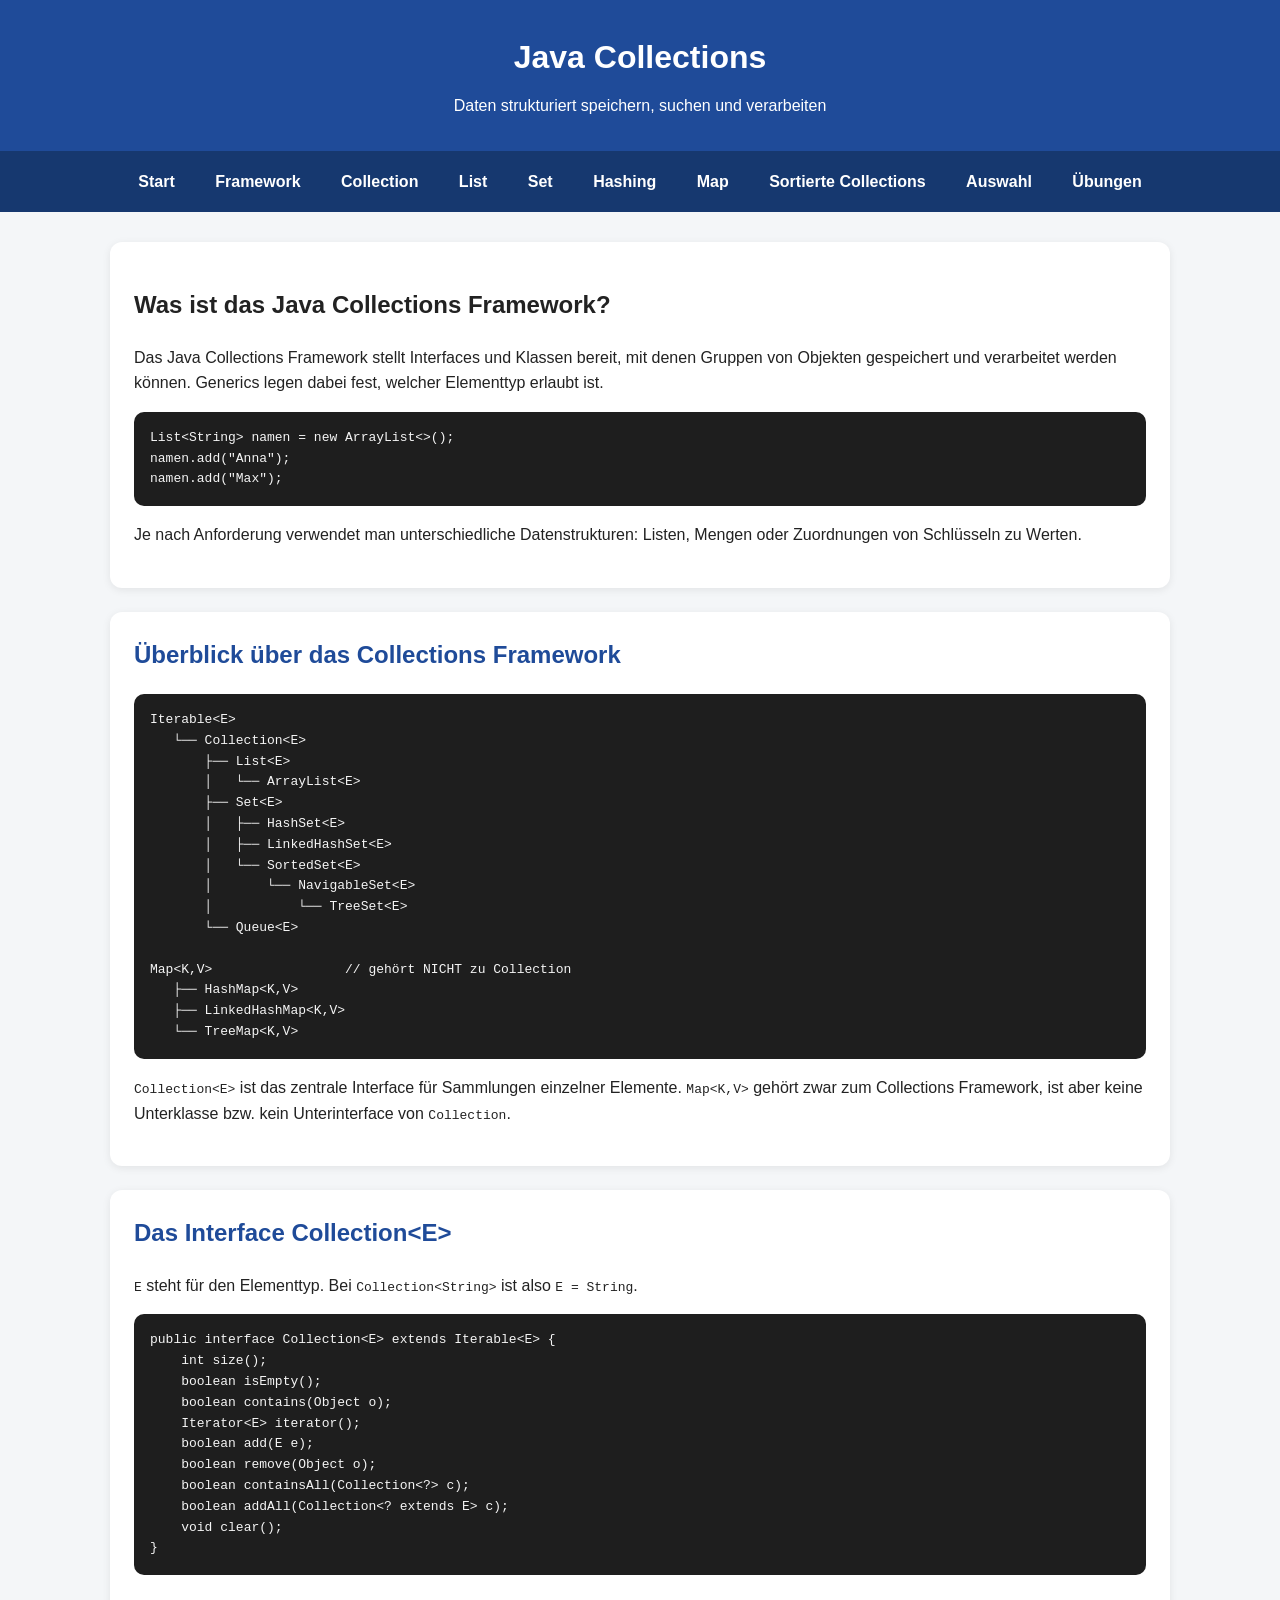
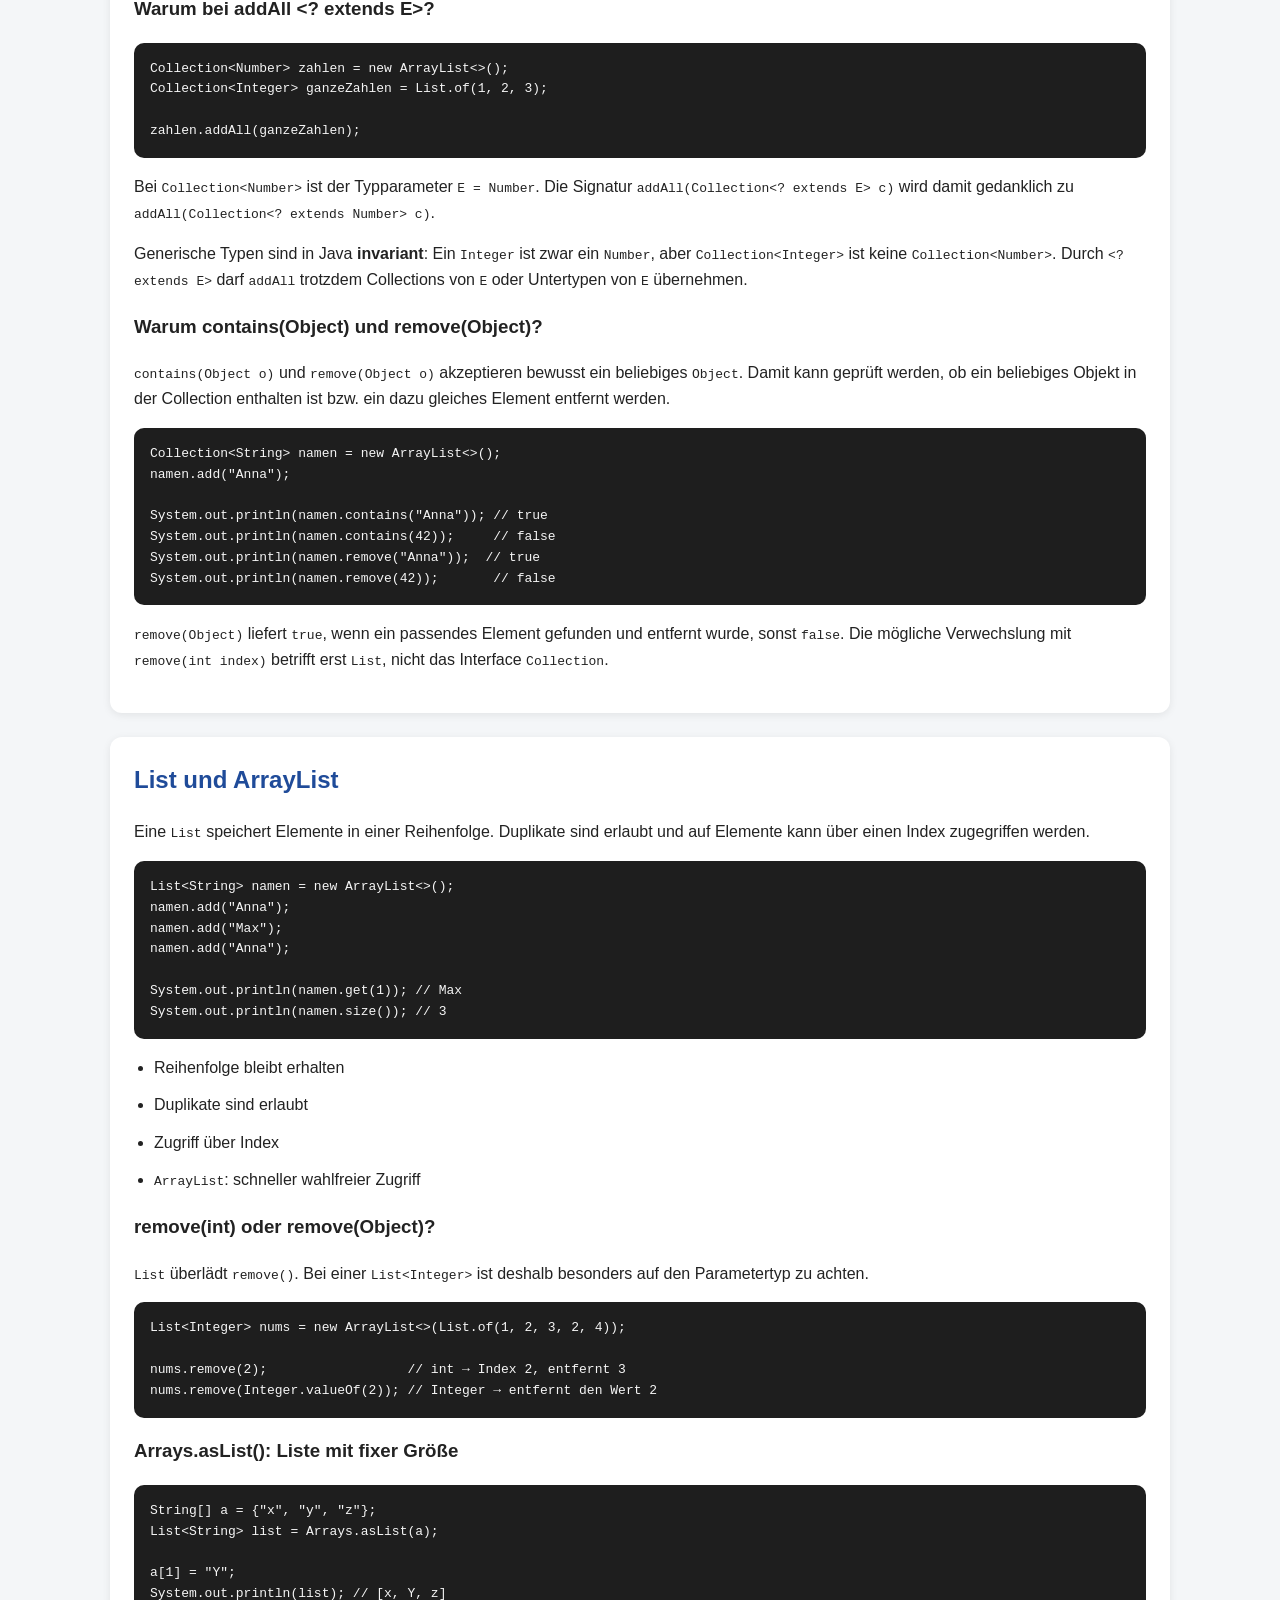
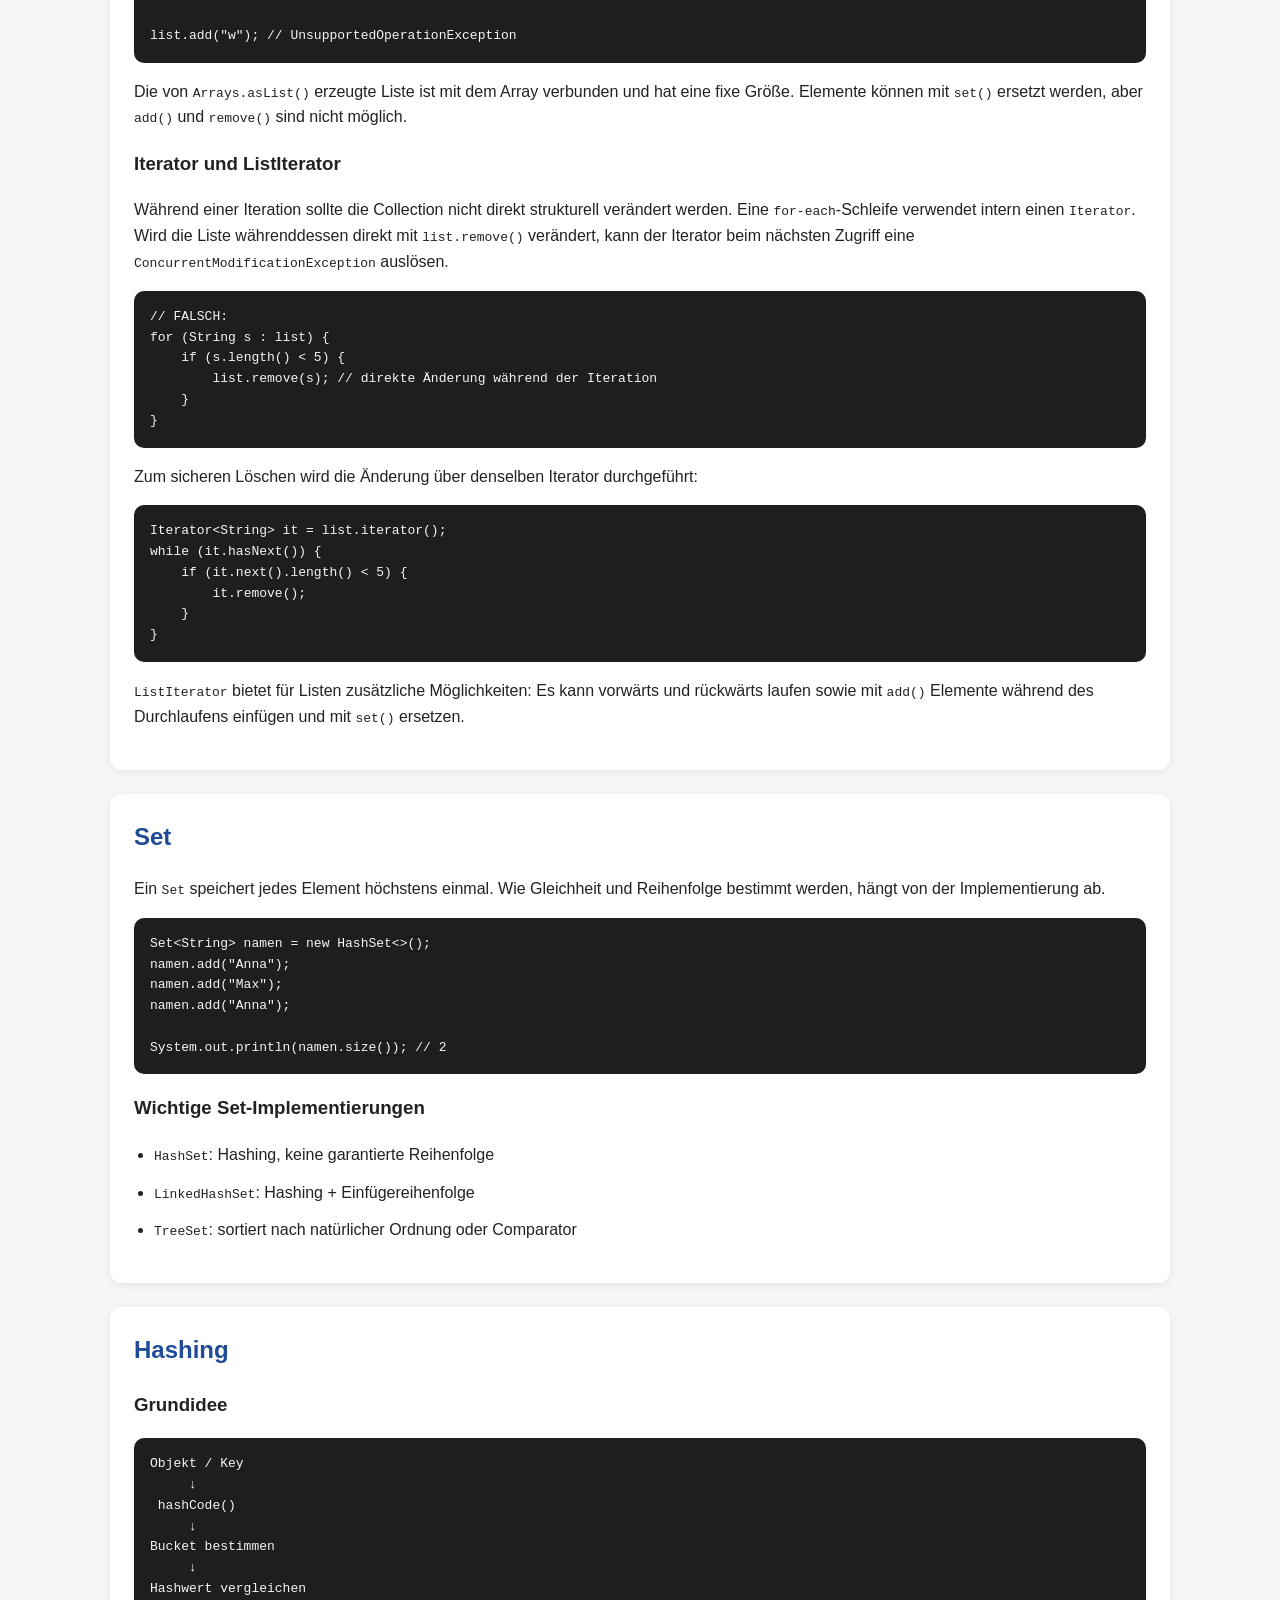
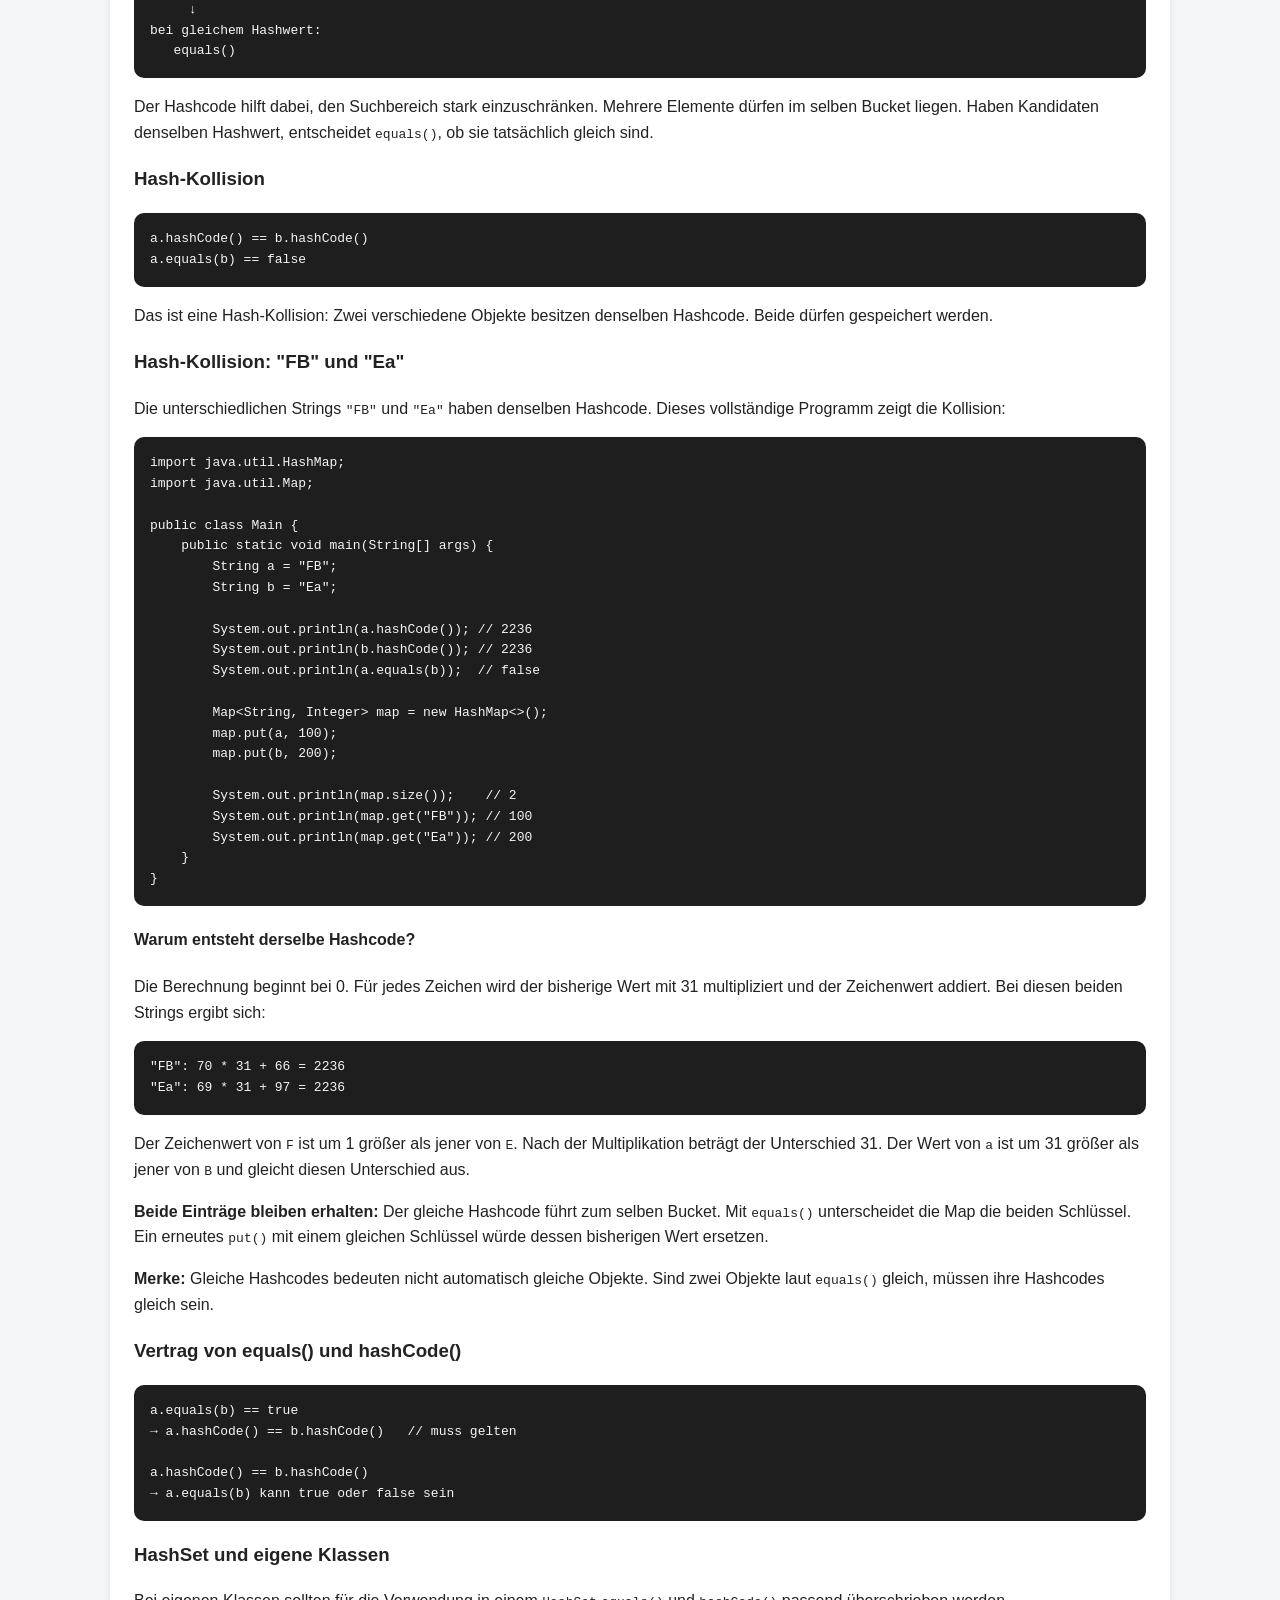
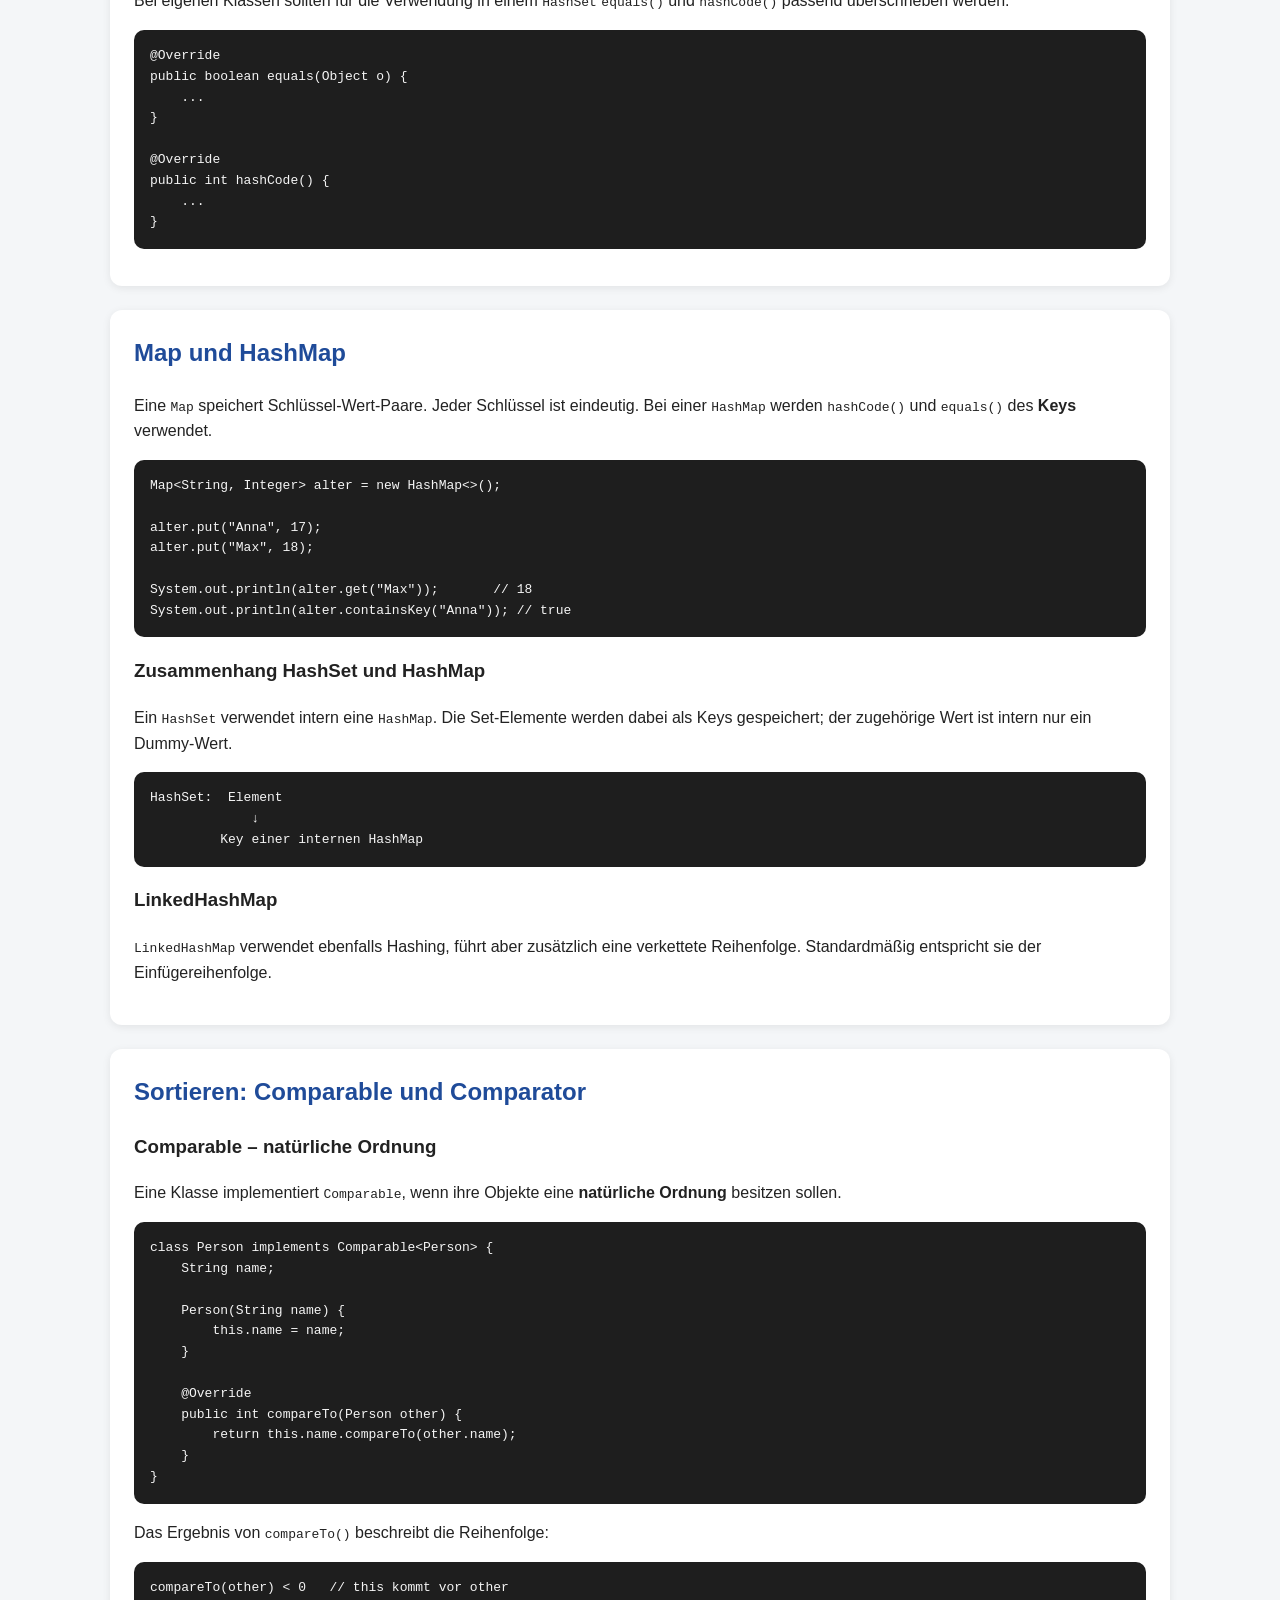
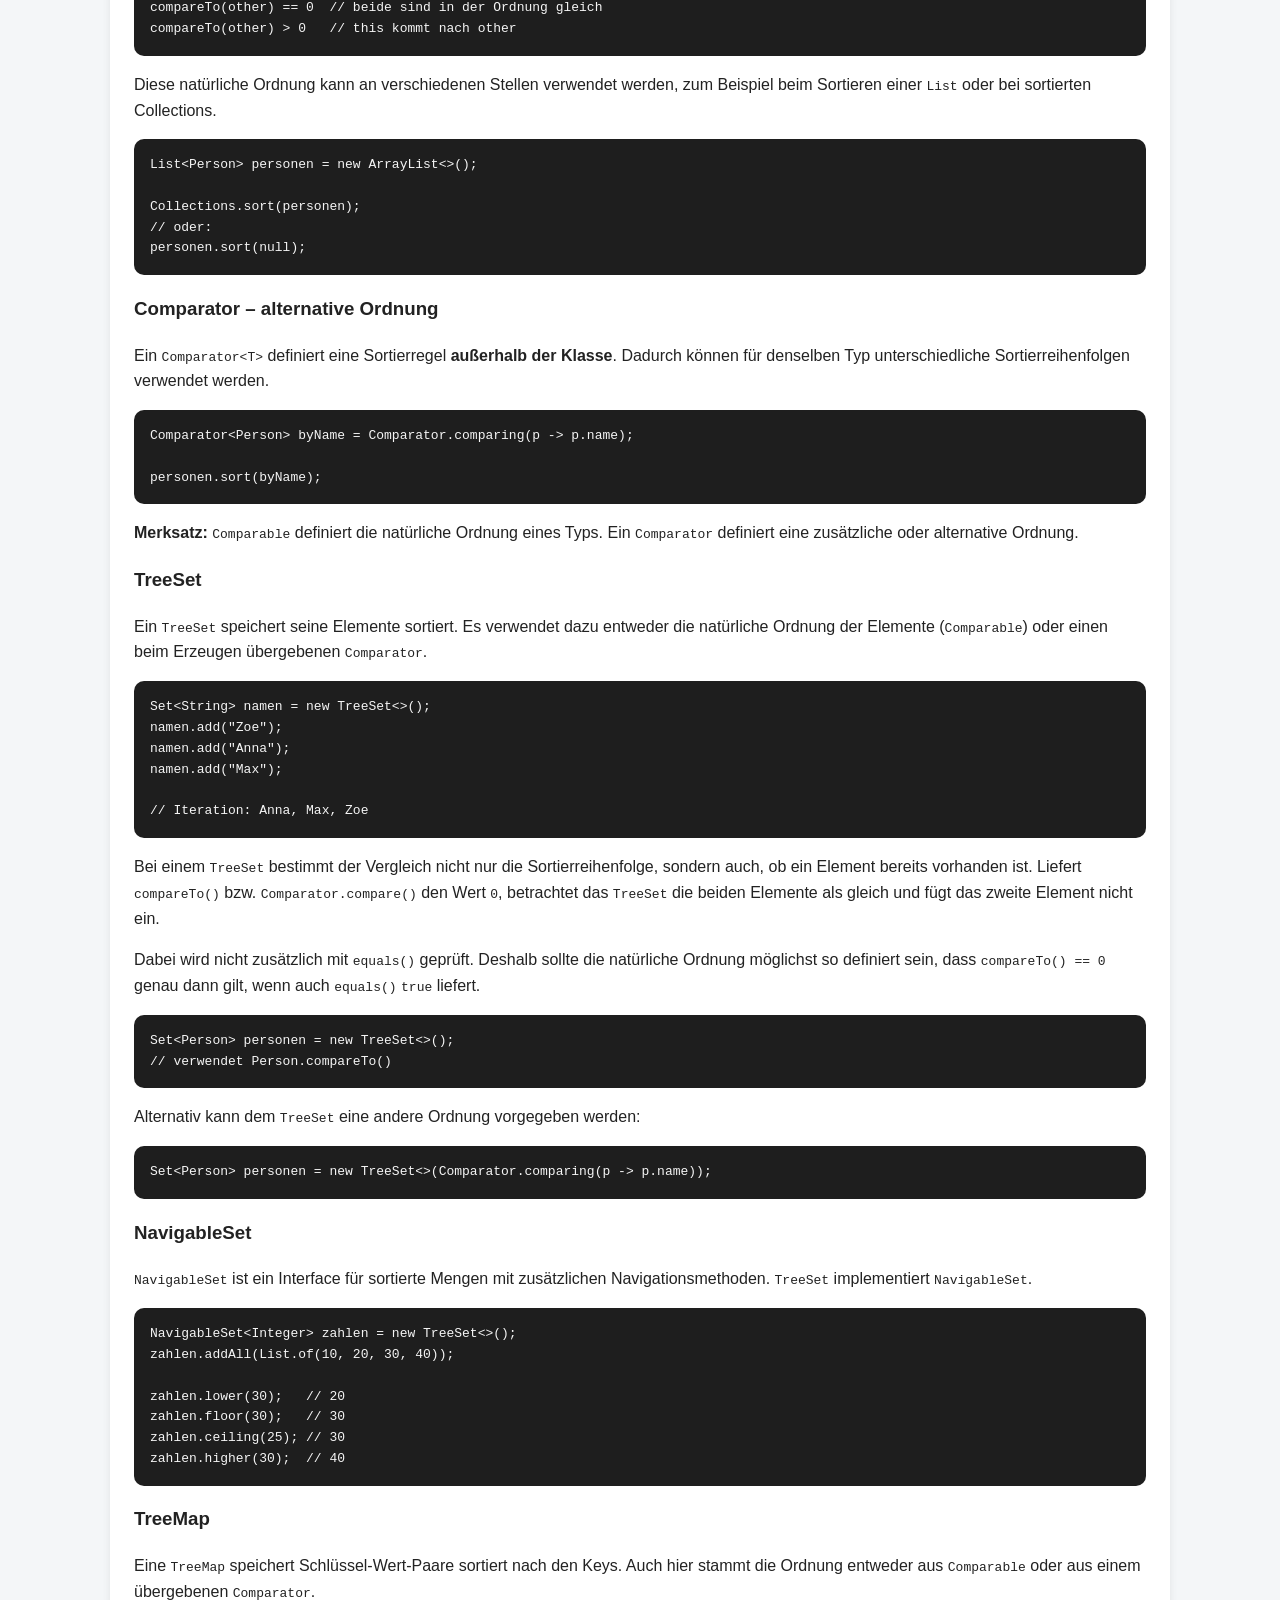
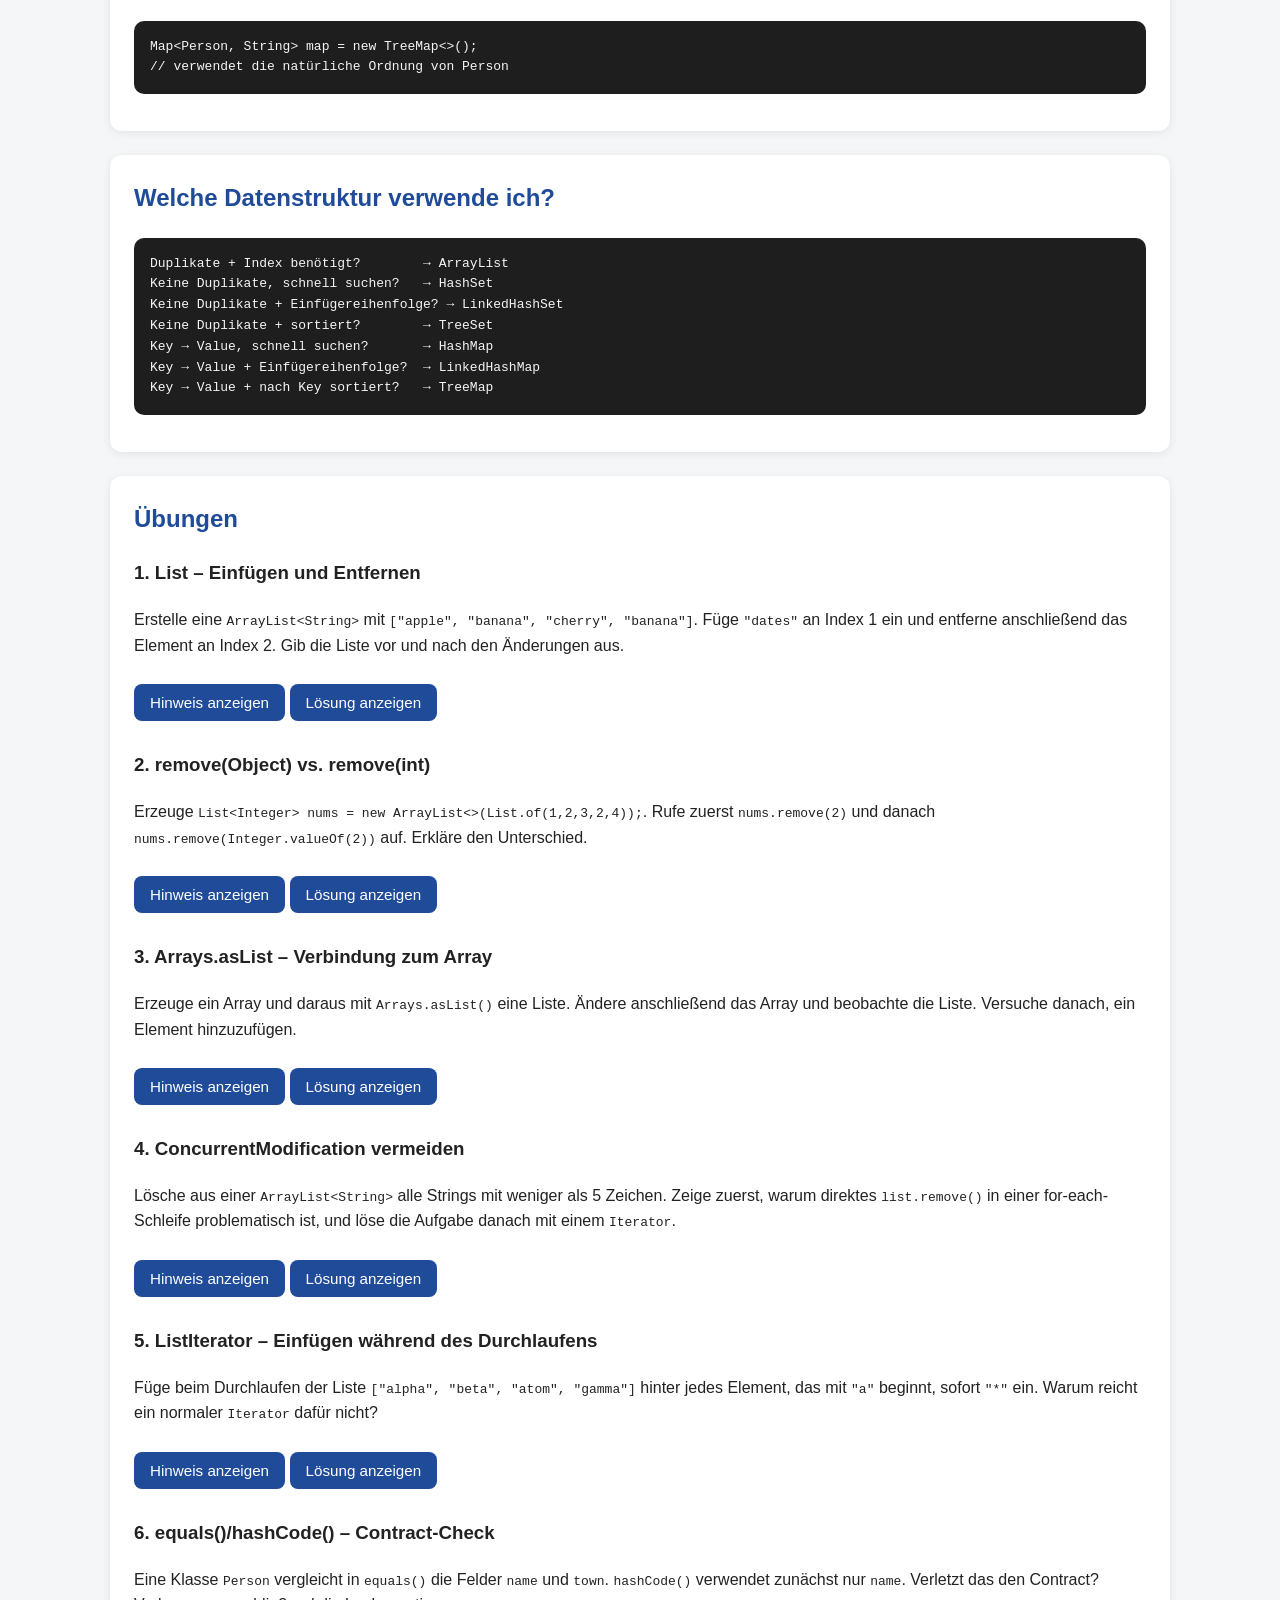
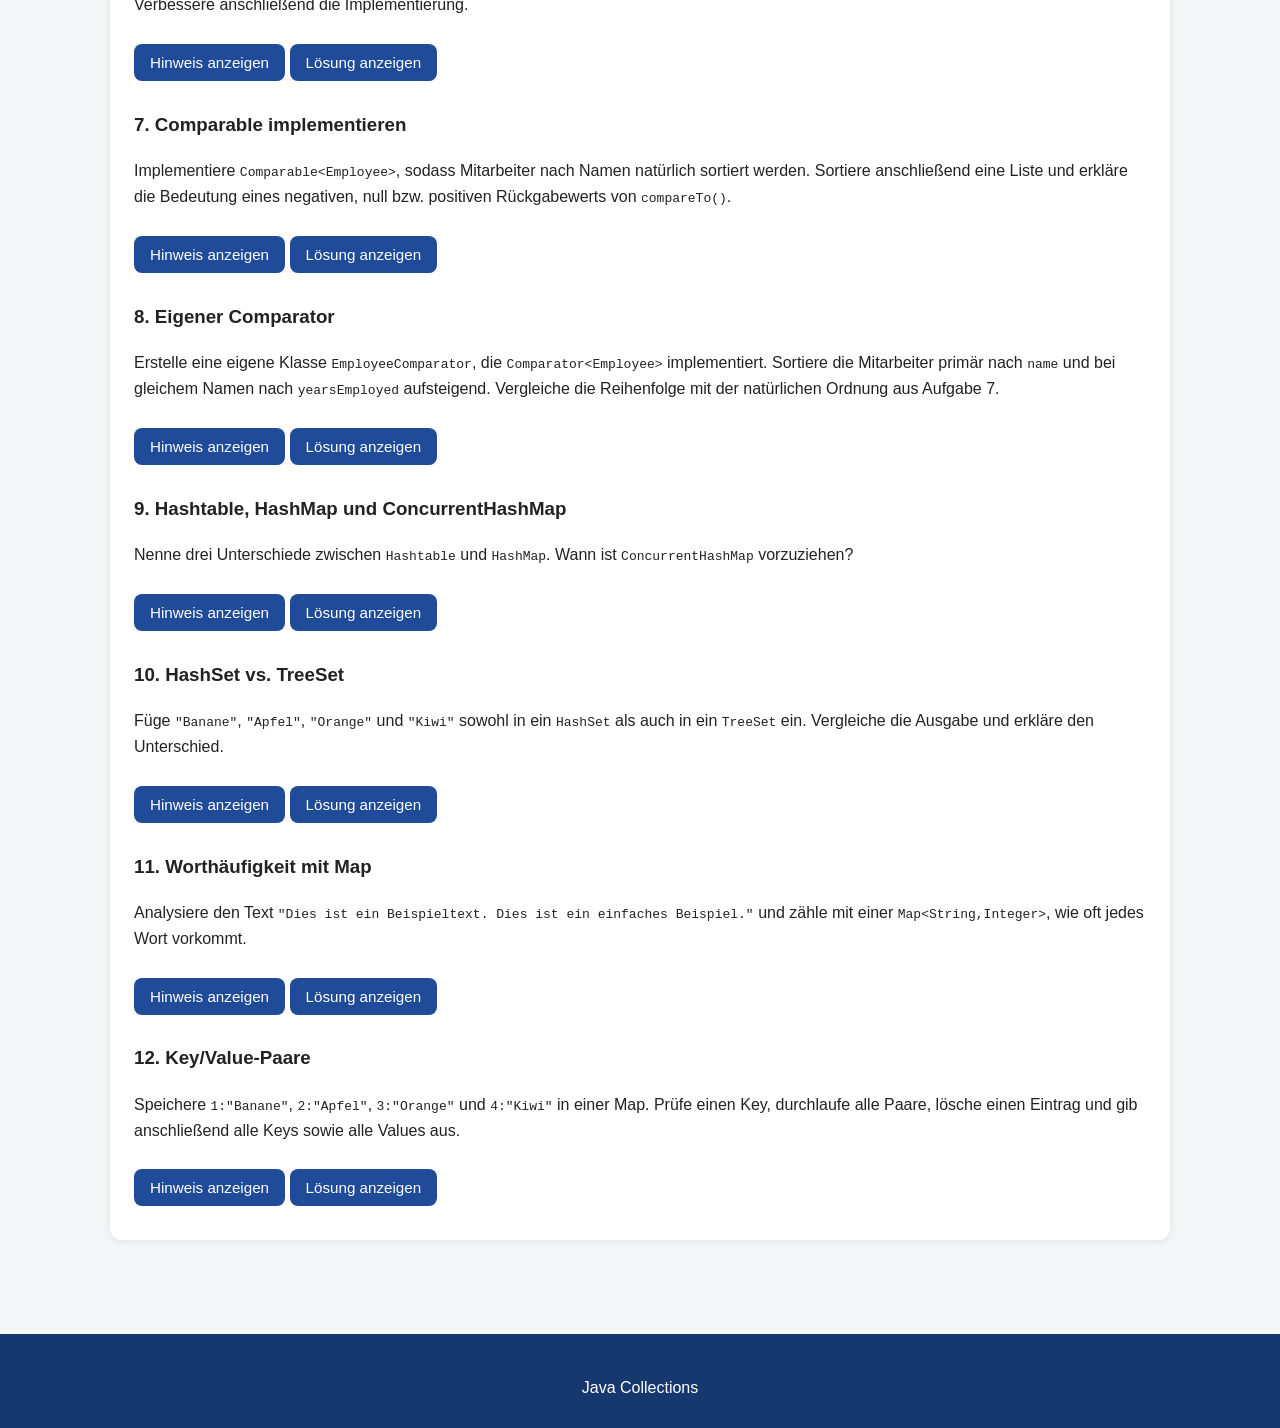
==== commit 0bf7805e: "Update collections.html" ====
--- a/collections.html
+++ b/collections.html
@@ -1,189 +1,510 @@
-<!doctype html>
+<!DOCTYPE html>
 <html lang="de">
 <head>
-<meta charset="utf-8"><meta name="viewport" content="width=device-width, initial-scale=1">
-<title>Java Lambdas · POS</title>
-<link rel="stylesheet" href="style.css">
-<style>
-:root{font-family:system-ui,-apple-system,'Segoe UI',sans-serif;color:#17243b;background:#f5f7fb}*{box-sizing:border-box}body{margin:0;line-height:1.65}header{background:#163e68;color:white;padding:2rem max(1rem,calc((100vw - 1050px)/2))}header h1{margin:0;font-size:2rem}header p{margin:.3rem 0 0}nav{background:#fff;border-bottom:1px solid #dce4ed;position:sticky;top:0;z-index:2;padding:.65rem max(1rem,calc((100vw - 1050px)/2));display:flex;gap:.6rem;flex-wrap:wrap}nav a{color:#18558a;text-decoration:none;font-size:.92rem;padding:.3rem .45rem;border-radius:.35rem}nav a:hover{background:#e9f3fb}main{max-width:1050px;margin:1.6rem auto;padding:0 1rem}section{background:white;border:1px solid #dde5ee;border-radius:12px;padding:1.5rem;margin-bottom:1.3rem;box-shadow:0 3px 12px #0b274a09}h2{color:#163e68;margin-top:0}h3{color:#234e76;margin-top:1.6rem}p{margin:.75rem 0}code{background:#eef3f8;padding:.1rem .3rem;border-radius:4px}pre{background:#14243a;color:#edf5ff;padding:1.1rem;border-radius:8px;overflow:auto;position:relative;line-height:1.55;font-size:.9rem}pre code{background:transparent;padding:0;color:inherit}table{border-collapse:collapse;width:100%;margin:1rem 0}td,th{border:1px solid #d9e2eb;padding:.55rem;text-align:left;vertical-align:top}th{background:#edf4fa}.note{border-left:4px solid #267eb2;background:#eef7ff;padding:.8rem 1rem;margin:1rem 0}.exercise{border-top:1px solid #e2e8f0;padding-top:.7rem;margin-top:1.2rem}.toggles{display:flex;gap:.7rem;flex-wrap:wrap;margin:.8rem 0}button.toggle{background:#e7f1fa;border:1px solid #a8c9e3;color:#174c78;padding:.45rem .85rem;border-radius:6px;cursor:pointer}.reveal{padding:.75rem 1rem;background:#f5f9fd;border-radius:7px;margin:.6rem 0}footer{max-width:1050px;margin:2rem auto;padding:1rem;color:#58687b}@media(max-width:600px){header{padding:1.2rem}section{padding:1rem}nav{position:static}}
-</style>
+    <meta charset="UTF-8">
+    <meta name="viewport" content="width=device-width, initial-scale=1.0">
+    <title>Java Collections</title>
+    <link rel="stylesheet" href="style.css">
 </head>
 <body>
-<header><h1>Java Lambdas</h1><p>Verhalten mit funktionalen Interfaces beschreiben und übergeben</p></header>
-<nav><a href="index.html">Start</a><a href="#klasse">Klasse → Lambda</a><a href="#syntax">Syntax</a><a href="#interfaces">Interfaces</a><a href="#standard">Standard-Interfaces</a><a href="#listen">Listen</a><a href="#comparator">Comparator</a><a href="#variablen">Variablen</a><a href="#methoden">Methodenreferenzen</a><a href="#uebungen">Übungen</a></nav>
+<header>
+    <h1>Java Collections</h1>
+    <p>Daten strukturiert speichern, suchen und verarbeiten</p>
+</header>
+<nav>
+    <a href="index.html">Start</a>
+    <a href="#framework">Framework</a>
+    <a href="#collection">Collection</a>
+    <a href="#list">List</a>
+    <a href="#set">Set</a>
+    <a href="#hashing">Hashing</a>
+    <a href="#map">Map</a>
+    <a href="#sortiert">Sortierte Collections</a>
+    <a href="#auswahl">Auswahl</a>
+    <a href="#uebungen">Übungen</a>
+</nav>
 <main>
-<section id="start"><h2>Was ist ein Lambda?</h2><p>Ein Lambda-Ausdruck beschreibt kurz die Implementierung einer Methode eines funktionalen Interfaces. Damit kannst du beispielsweise eine Sortierregel oder eine Bedingung direkt an eine Methode übergeben.</p><pre class="copyable">names.sort((a, b) -&gt; a.compareTo(b));</pre><p>Du kennst bereits Interfaces, Generics und Comparator mit eigener Klasse. Hier lernst du schrittweise, wie daraus ein Lambda wird. Die Beispiele verwenden Java 11 oder neuer; Lambda-Ausdrücke selbst gibt es seit Java 8.</p></section>
-<section id="klasse"><h2>Von der eigenen Klasse zum Lambda</h2><p>Alle drei Varianten sortieren dieselbe Liste alphabetisch. Die eigene Klasse kennst du von <a href="collections.html">Collections</a>. Die folgenden Ausschnitte sind alternative Varianten; verwende jeweils eine davon.</p><h3>1. Eigene Klasse</h3><p>Die Klasse implementiert das Interface und überschreibt dessen Vergleichsmethode.</p><pre class="copyable">class NameComparator implements Comparator&lt;String&gt; {
+<section id="start" class="intro">
+    <h2>Was ist das Java Collections Framework?</h2>
+    <p>Das Java Collections Framework stellt Interfaces und Klassen bereit, mit denen Gruppen von Objekten gespeichert und verarbeitet werden können. Generics legen dabei fest, welcher Elementtyp erlaubt ist.</p>
+    <pre class="copyable">List&lt;String&gt; namen = new ArrayList&lt;&gt;();
+namen.add("Anna");
+namen.add("Max");</pre>
+    <p>Je nach Anforderung verwendet man unterschiedliche Datenstrukturen: Listen, Mengen oder Zuordnungen von Schlüsseln zu Werten.</p>
+</section>
+
+<section id="framework" class="card">
+    <h2>Überblick über das Collections Framework</h2>
+    <article>
+        <pre class="copyable">Iterable&lt;E&gt;
+   └── Collection&lt;E&gt;
+       ├── List&lt;E&gt;
+       │   └── ArrayList&lt;E&gt;
+       ├── Set&lt;E&gt;
+       │   ├── HashSet&lt;E&gt;
+       │   ├── LinkedHashSet&lt;E&gt;
+       │   └── SortedSet&lt;E&gt;
+       │       └── NavigableSet&lt;E&gt;
+       │           └── TreeSet&lt;E&gt;
+       └── Queue&lt;E&gt;
+
+Map&lt;K,V&gt;                 // gehört NICHT zu Collection
+   ├── HashMap&lt;K,V&gt;
+   ├── LinkedHashMap&lt;K,V&gt;
+   └── TreeMap&lt;K,V&gt;</pre>
+        <p><code>Collection&lt;E&gt;</code> ist das zentrale Interface für Sammlungen einzelner Elemente. <code>Map&lt;K,V&gt;</code> gehört zwar zum Collections Framework, ist aber keine Unterklasse bzw. kein Unterinterface von <code>Collection</code>.</p>
+    </article>
+</section>
+
+<section id="collection" class="card">
+    <h2>Das Interface Collection&lt;E&gt;</h2>
+    <article>
+        <p><code>E</code> steht für den Elementtyp. Bei <code>Collection&lt;String&gt;</code> ist also <code>E = String</code>.</p>
+        <pre class="copyable">public interface Collection&lt;E&gt; extends Iterable&lt;E&gt; {
+    int size();
+    boolean isEmpty();
+    boolean contains(Object o);
+    Iterator&lt;E&gt; iterator();
+    boolean add(E e);
+    boolean remove(Object o);
+    boolean containsAll(Collection&lt;?&gt; c);
+    boolean addAll(Collection&lt;? extends E&gt; c);
+    void clear();
+}</pre>
+    </article>
+    <article>
+        <h3>Warum bei addAll &lt;? extends E&gt;?</h3>
+        <pre class="copyable">Collection&lt;Number&gt; zahlen = new ArrayList&lt;&gt;();
+Collection&lt;Integer&gt; ganzeZahlen = List.of(1, 2, 3);
+
+zahlen.addAll(ganzeZahlen);</pre>
+        <p>Bei <code>Collection&lt;Number&gt;</code> ist der Typparameter <code>E = Number</code>. Die Signatur <code>addAll(Collection&lt;? extends E&gt; c)</code> wird damit gedanklich zu <code>addAll(Collection&lt;? extends Number&gt; c)</code>.</p>
+        <p>Generische Typen sind in Java <strong>invariant</strong>: Ein <code>Integer</code> ist zwar ein <code>Number</code>, aber <code>Collection&lt;Integer&gt;</code> ist keine <code>Collection&lt;Number&gt;</code>. Durch <code>&lt;? extends E&gt;</code> darf <code>addAll</code> trotzdem Collections von <code>E</code> oder Untertypen von <code>E</code> übernehmen.</p>
+    </article>
+    <article>
+        <h3>Warum contains(Object) und remove(Object)?</h3>
+        <p><code>contains(Object o)</code> und <code>remove(Object o)</code> akzeptieren bewusst ein beliebiges <code>Object</code>. Damit kann geprüft werden, ob ein beliebiges Objekt in der Collection enthalten ist bzw. ein dazu gleiches Element entfernt werden.</p>
+        <pre class="copyable">Collection&lt;String&gt; namen = new ArrayList&lt;&gt;();
+namen.add("Anna");
+
+System.out.println(namen.contains("Anna")); // true
+System.out.println(namen.contains(42));     // false
+System.out.println(namen.remove("Anna"));  // true
+System.out.println(namen.remove(42));       // false</pre>
+        <p><code>remove(Object)</code> liefert <code>true</code>, wenn ein passendes Element gefunden und entfernt wurde, sonst <code>false</code>. Die mögliche Verwechslung mit <code>remove(int index)</code> betrifft erst <code>List</code>, nicht das Interface <code>Collection</code>.</p>
+    </article>
+</section>
+
+<section id="list" class="card">
+    <h2>List und ArrayList</h2>
+    <article>
+        <p>Eine <code>List</code> speichert Elemente in einer Reihenfolge. Duplikate sind erlaubt und auf Elemente kann über einen Index zugegriffen werden.</p>
+        <pre class="copyable">List&lt;String&gt; namen = new ArrayList&lt;&gt;();
+namen.add("Anna");
+namen.add("Max");
+namen.add("Anna");
+
+System.out.println(namen.get(1)); // Max
+System.out.println(namen.size()); // 3</pre>
+        <ul>
+            <li>Reihenfolge bleibt erhalten</li>
+            <li>Duplikate sind erlaubt</li>
+            <li>Zugriff über Index</li>
+            <li><code>ArrayList</code>: schneller wahlfreier Zugriff</li>
+        </ul>
+    </article>
+    <article>
+        <h3>remove(int) oder remove(Object)?</h3>
+        <p><code>List</code> überlädt <code>remove()</code>. Bei einer <code>List&lt;Integer&gt;</code> ist deshalb besonders auf den Parametertyp zu achten.</p>
+        <pre class="copyable">List&lt;Integer&gt; nums = new ArrayList&lt;&gt;(List.of(1, 2, 3, 2, 4));
+
+nums.remove(2);                  // int → Index 2, entfernt 3
+nums.remove(Integer.valueOf(2)); // Integer → entfernt den Wert 2</pre>
+    </article>
+    <article>
+        <h3>Arrays.asList(): Liste mit fixer Größe</h3>
+        <pre class="copyable">String[] a = {"x", "y", "z"};
+List&lt;String&gt; list = Arrays.asList(a);
+
+a[1] = "Y";
+System.out.println(list); // [x, Y, z]
+
+list.add("w"); // UnsupportedOperationException</pre>
+        <p>Die von <code>Arrays.asList()</code> erzeugte Liste ist mit dem Array verbunden und hat eine fixe Größe. Elemente können mit <code>set()</code> ersetzt werden, aber <code>add()</code> und <code>remove()</code> sind nicht möglich.</p>
+    </article>
+    <article>
+        <h3>Iterator und ListIterator</h3>
+        <p>Während einer Iteration sollte die Collection nicht direkt strukturell verändert werden. Eine <code>for-each</code>-Schleife verwendet intern einen <code>Iterator</code>. Wird die Liste währenddessen direkt mit <code>list.remove()</code> verändert, kann der Iterator beim nächsten Zugriff eine <code>ConcurrentModificationException</code> auslösen.</p>
+        <pre class="copyable">// FALSCH:
+for (String s : list) {
+    if (s.length() &lt; 5) {
+        list.remove(s); // direkte Änderung während der Iteration
+    }
+}</pre>
+        <p>Zum sicheren Löschen wird die Änderung über denselben Iterator durchgeführt:</p>
+        <pre class="copyable">Iterator&lt;String&gt; it = list.iterator();
+while (it.hasNext()) {
+    if (it.next().length() &lt; 5) {
+        it.remove();
+    }
+}</pre>
+        <p><code>ListIterator</code> bietet für Listen zusätzliche Möglichkeiten: Es kann vorwärts und rückwärts laufen sowie mit <code>add()</code> Elemente während des Durchlaufens einfügen und mit <code>set()</code> ersetzen.</p>
+    </article>
+</section>
+
+<section id="set" class="card">
+    <h2>Set</h2>
+    <article>
+        <p>Ein <code>Set</code> speichert jedes Element höchstens einmal. Wie Gleichheit und Reihenfolge bestimmt werden, hängt von der Implementierung ab.</p>
+        <pre class="copyable">Set&lt;String&gt; namen = new HashSet&lt;&gt;();
+namen.add("Anna");
+namen.add("Max");
+namen.add("Anna");
+
+System.out.println(namen.size()); // 2</pre>
+    </article>
+    <article>
+        <h3>Wichtige Set-Implementierungen</h3>
+        <ul>
+            <li><code>HashSet</code>: Hashing, keine garantierte Reihenfolge</li>
+            <li><code>LinkedHashSet</code>: Hashing + Einfügereihenfolge</li>
+            <li><code>TreeSet</code>: sortiert nach natürlicher Ordnung oder Comparator</li>
+        </ul>
+    </article>
+</section>
+
+<section id="hashing" class="card">
+    <h2>Hashing</h2>
+    <article>
+        <h3>Grundidee</h3>
+        <pre class="copyable">Objekt / Key
+     ↓
+ hashCode()
+     ↓
+Bucket bestimmen
+     ↓
+Hashwert vergleichen
+     ↓
+bei gleichem Hashwert:
+   equals()</pre>
+        <p>Der Hashcode hilft dabei, den Suchbereich stark einzuschränken. Mehrere Elemente dürfen im selben Bucket liegen. Haben Kandidaten denselben Hashwert, entscheidet <code>equals()</code>, ob sie tatsächlich gleich sind.</p>
+    </article>
+    <article>
+        <h3>Hash-Kollision</h3>
+        <pre class="copyable">a.hashCode() == b.hashCode()
+a.equals(b) == false</pre>
+        <p>Das ist eine Hash-Kollision: Zwei verschiedene Objekte besitzen denselben Hashcode. Beide dürfen gespeichert werden.</p>
+    </article>
+    <article>
+        <h3>Hash-Kollision: "FB" und "Ea"</h3>
+        <p>Die unterschiedlichen Strings <code>"FB"</code> und <code>"Ea"</code> haben denselben Hashcode. Dieses vollständige Programm zeigt die Kollision:</p>
+        <pre class="copyable">import java.util.HashMap;
+import java.util.Map;
+
+public class Main {
+    public static void main(String[] args) {
+        String a = "FB";
+        String b = "Ea";
+
+        System.out.println(a.hashCode()); // 2236
+        System.out.println(b.hashCode()); // 2236
+        System.out.println(a.equals(b));  // false
+
+        Map&lt;String, Integer&gt; map = new HashMap&lt;&gt;();
+        map.put(a, 100);
+        map.put(b, 200);
+
+        System.out.println(map.size());    // 2
+        System.out.println(map.get("FB")); // 100
+        System.out.println(map.get("Ea")); // 200
+    }
+}</pre>
+        <h4>Warum entsteht derselbe Hashcode?</h4>
+        <p>Die Berechnung beginnt bei 0. Für jedes Zeichen wird der bisherige Wert mit 31 multipliziert und der Zeichenwert addiert. Bei diesen beiden Strings ergibt sich:</p>
+        <pre class="copyable">"FB": 70 * 31 + 66 = 2236
+"Ea": 69 * 31 + 97 = 2236</pre>
+        <p>Der Zeichenwert von <code>F</code> ist um 1 größer als jener von <code>E</code>. Nach der Multiplikation beträgt der Unterschied 31. Der Wert von <code>a</code> ist um 31 größer als jener von <code>B</code> und gleicht diesen Unterschied aus.</p>
+        <p><strong>Beide Einträge bleiben erhalten:</strong> Der gleiche Hashcode führt zum selben Bucket. Mit <code>equals()</code> unterscheidet die Map die beiden Schlüssel. Ein erneutes <code>put()</code> mit einem gleichen Schlüssel würde dessen bisherigen Wert ersetzen.</p>
+        <p><strong>Merke:</strong> Gleiche Hashcodes bedeuten nicht automatisch gleiche Objekte. Sind zwei Objekte laut <code>equals()</code> gleich, müssen ihre Hashcodes gleich sein.</p>
+    </article>
+    <article>
+        <h3>Vertrag von equals() und hashCode()</h3>
+        <pre class="copyable">a.equals(b) == true
+→ a.hashCode() == b.hashCode()   // muss gelten
+
+a.hashCode() == b.hashCode()
+→ a.equals(b) kann true oder false sein</pre>
+    </article>
+    <article>
+        <h3>HashSet und eigene Klassen</h3>
+        <p>Bei eigenen Klassen sollten für die Verwendung in einem <code>HashSet</code> <code>equals()</code> und <code>hashCode()</code> passend überschrieben werden.</p>
+        <pre class="copyable">@Override
+public boolean equals(Object o) {
+    ...
+}
+
+@Override
+public int hashCode() {
+    ...
+}</pre>
+    </article>
+</section>
+
+<section id="map" class="card">
+    <h2>Map und HashMap</h2>
+    <article>
+        <p>Eine <code>Map</code> speichert Schlüssel-Wert-Paare. Jeder Schlüssel ist eindeutig. Bei einer <code>HashMap</code> werden <code>hashCode()</code> und <code>equals()</code> des <strong>Keys</strong> verwendet.</p>
+        <pre class="copyable">Map&lt;String, Integer&gt; alter = new HashMap&lt;&gt;();
+
+alter.put("Anna", 17);
+alter.put("Max", 18);
+
+System.out.println(alter.get("Max"));       // 18
+System.out.println(alter.containsKey("Anna")); // true</pre>
+    </article>
+    <article>
+        <h3>Zusammenhang HashSet und HashMap</h3>
+        <p>Ein <code>HashSet</code> verwendet intern eine <code>HashMap</code>. Die Set-Elemente werden dabei als Keys gespeichert; der zugehörige Wert ist intern nur ein Dummy-Wert.</p>
+        <pre class="copyable">HashSet:  Element
+             ↓
+         Key einer internen HashMap</pre>
+    </article>
+    <article>
+        <h3>LinkedHashMap</h3>
+        <p><code>LinkedHashMap</code> verwendet ebenfalls Hashing, führt aber zusätzlich eine verkettete Reihenfolge. Standardmäßig entspricht sie der Einfügereihenfolge.</p>
+    </article>
+</section>
+
+<section id="sortiert" class="card">
+    <h2>Sortieren: Comparable und Comparator</h2>
+    <article>
+        <h3>Comparable – natürliche Ordnung</h3>
+        <p>Eine Klasse implementiert <code>Comparable</code>, wenn ihre Objekte eine <strong>natürliche Ordnung</strong> besitzen sollen.</p>
+        <pre class="copyable">class Person implements Comparable&lt;Person&gt; {
+    String name;
+
+    Person(String name) {
+        this.name = name;
+    }
+
     @Override
-    public int compare(String a, String b) {
-        return a.compareTo(b);
+    public int compareTo(Person other) {
+        return this.name.compareTo(other.name);
+    }
+}</pre>
+        <p>Das Ergebnis von <code>compareTo()</code> beschreibt die Reihenfolge:</p>
+        <pre class="copyable">compareTo(other) &lt; 0   // this kommt vor other
+compareTo(other) == 0  // beide sind in der Ordnung gleich
+compareTo(other) &gt; 0   // this kommt nach other</pre>
+        <p>Diese natürliche Ordnung kann an verschiedenen Stellen verwendet werden, zum Beispiel beim Sortieren einer <code>List</code> oder bei sortierten Collections.</p>
+        <pre class="copyable">List&lt;Person&gt; personen = new ArrayList&lt;&gt;();
+
+Collections.sort(personen);
+// oder:
+personen.sort(null);</pre>
+    </article>
+
+    <article>
+        <h3>Comparator – alternative Ordnung</h3>
+        <p>Ein <code>Comparator&lt;T&gt;</code> definiert eine Sortierregel <strong>außerhalb der Klasse</strong>. Dadurch können für denselben Typ unterschiedliche Sortierreihenfolgen verwendet werden.</p>
+        <pre class="copyable">Comparator&lt;Person&gt; byName = Comparator.comparing(p -&gt; p.name);
+
+personen.sort(byName);</pre>
+        <p><strong>Merksatz:</strong> <code>Comparable</code> definiert die natürliche Ordnung eines Typs. Ein <code>Comparator</code> definiert eine zusätzliche oder alternative Ordnung.</p>
+    </article>
+
+    <article>
+        <h3>TreeSet</h3>
+        <p>Ein <code>TreeSet</code> speichert seine Elemente sortiert. Es verwendet dazu entweder die natürliche Ordnung der Elemente (<code>Comparable</code>) oder einen beim Erzeugen übergebenen <code>Comparator</code>.</p>
+        <pre class="copyable">Set&lt;String&gt; namen = new TreeSet&lt;&gt;();
+namen.add("Zoe");
+namen.add("Anna");
+namen.add("Max");
+
+// Iteration: Anna, Max, Zoe</pre>
+        <p>Bei einem <code>TreeSet</code> bestimmt der Vergleich nicht nur die Sortierreihenfolge, sondern auch, ob ein Element bereits vorhanden ist. Liefert <code>compareTo()</code> bzw. <code>Comparator.compare()</code> den Wert <code>0</code>, betrachtet das <code>TreeSet</code> die beiden Elemente als gleich und fügt das zweite Element nicht ein.</p>
+        <p>Dabei wird nicht zusätzlich mit <code>equals()</code> geprüft. Deshalb sollte die natürliche Ordnung möglichst so definiert sein, dass <code>compareTo() == 0</code> genau dann gilt, wenn auch <code>equals()</code> <code>true</code> liefert.</p>
+        <pre class="copyable">Set&lt;Person&gt; personen = new TreeSet&lt;&gt;();
+// verwendet Person.compareTo()</pre>
+        <p>Alternativ kann dem <code>TreeSet</code> eine andere Ordnung vorgegeben werden:</p>
+        <pre class="copyable">Set&lt;Person&gt; personen = new TreeSet&lt;&gt;(Comparator.comparing(p -&gt; p.name));</pre>
+    </article>
+
+    <article>
+        <h3>NavigableSet</h3>
+        <p><code>NavigableSet</code> ist ein Interface für sortierte Mengen mit zusätzlichen Navigationsmethoden. <code>TreeSet</code> implementiert <code>NavigableSet</code>.</p>
+        <pre class="copyable">NavigableSet&lt;Integer&gt; zahlen = new TreeSet&lt;&gt;();
+zahlen.addAll(List.of(10, 20, 30, 40));
+
+zahlen.lower(30);   // 20
+zahlen.floor(30);   // 30
+zahlen.ceiling(25); // 30
+zahlen.higher(30);  // 40</pre>
+    </article>
+
+    <article>
+        <h3>TreeMap</h3>
+        <p>Eine <code>TreeMap</code> speichert Schlüssel-Wert-Paare sortiert nach den Keys. Auch hier stammt die Ordnung entweder aus <code>Comparable</code> oder aus einem übergebenen <code>Comparator</code>.</p>
+        <pre class="copyable">Map&lt;Person, String&gt; map = new TreeMap&lt;&gt;();
+// verwendet die natürliche Ordnung von Person</pre>
+    </article>
+</section>
+
+<section id="auswahl" class="card">
+    <h2>Welche Datenstruktur verwende ich?</h2>
+    <article>
+        <pre class="copyable">Duplikate + Index benötigt?        → ArrayList
+Keine Duplikate, schnell suchen?   → HashSet
+Keine Duplikate + Einfügereihenfolge? → LinkedHashSet
+Keine Duplikate + sortiert?        → TreeSet
+Key → Value, schnell suchen?       → HashMap
+Key → Value + Einfügereihenfolge?  → LinkedHashMap
+Key → Value + nach Key sortiert?   → TreeMap</pre>
+    </article>
+</section>
+
+<section id="uebungen" class="card">
+    <h2>Übungen</h2>
+
+    <article><h3>1. List – Einfügen und Entfernen</h3><p>Erstelle eine <code>ArrayList&lt;String&gt;</code> mit <code>["apple", "banana", "cherry", "banana"]</code>. Füge <code>"dates"</code> an Index 1 ein und entferne anschließend das Element an Index 2. Gib die Liste vor und nach den Änderungen aus.</p><button onclick="toggleSolution('hint1')">Hinweis anzeigen</button><div id="hint1" class="solution"><p>Verwende <code>add(index, element)</code> und <code>remove(index)</code>.</p></div>
+
+        <button onclick="toggleSolution('solution1')">Lösung anzeigen</button><div id="solution1" class="solution"><pre class="copyable">List&lt;String&gt; list = new ArrayList&lt;&gt;(List.of("apple", "banana", "cherry", "banana"));
+System.out.println(list);
+list.add(1, "dates");
+list.remove(2);
+System.out.println(list);</pre></div></article>
+
+    <article><h3>2. remove(Object) vs. remove(int)</h3><p>Erzeuge <code>List&lt;Integer&gt; nums = new ArrayList&lt;&gt;(List.of(1,2,3,2,4));</code>. Rufe zuerst <code>nums.remove(2)</code> und danach <code>nums.remove(Integer.valueOf(2))</code> auf. Erkläre den Unterschied.</p><button onclick="toggleSolution('hint2')">Hinweis anzeigen</button><div id="hint2" class="solution"><p>Bei <code>List</code> existieren zwei überladene <code>remove()</code>-Methoden.</p></div>
+
+        <button onclick="toggleSolution('solution2')">Lösung anzeigen</button><div id="solution2" class="solution"><pre class="copyable">nums.remove(2);                  // int: Index 2 → entfernt 3
+nums.remove(Integer.valueOf(2)); // Object: entfernt erstes Vorkommen von 2</pre><p>Nach dem ersten Aufruf: <code>[1, 2, 2, 4]</code>, danach: <code>[1, 2, 4]</code>.</p></div></article>
+
+    <article><h3>3. Arrays.asList – Verbindung zum Array</h3><p>Erzeuge ein Array und daraus mit <code>Arrays.asList()</code> eine Liste. Ändere anschließend das Array und beobachte die Liste. Versuche danach, ein Element hinzuzufügen.</p><button onclick="toggleSolution('hint3')">Hinweis anzeigen</button><div id="hint3" class="solution"><p>Die Liste besitzt eine fixe Größe und verwendet das ursprüngliche Array als Speicher.</p></div>
+
+        <button onclick="toggleSolution('solution3')">Lösung anzeigen</button><div id="solution3" class="solution"><pre class="copyable">String[] a = {"x", "y", "z"};
+List&lt;String&gt; l = Arrays.asList(a);
+a[1] = "Y";
+System.out.println(l); // [x, Y, z]
+l.add("w");            // UnsupportedOperationException</pre></div></article>
+
+    <article><h3>4. ConcurrentModification vermeiden</h3><p>Lösche aus einer <code>ArrayList&lt;String&gt;</code> alle Strings mit weniger als 5 Zeichen. Zeige zuerst, warum direktes <code>list.remove()</code> in einer for-each-Schleife problematisch ist, und löse die Aufgabe danach mit einem <code>Iterator</code>.</p><button onclick="toggleSolution('hint4')">Hinweis anzeigen</button><div id="hint4" class="solution"><p>Der Iterator muss die strukturelle Änderung selbst durchführen.</p></div>
+
+        <button onclick="toggleSolution('solution4')">Lösung anzeigen</button><div id="solution4" class="solution"><p><strong>Falscher Ansatz:</strong> Die Liste wird direkt verändert, obwohl gerade über sie iteriert wird.</p><pre class="copyable">List&lt;String&gt; list = new ArrayList&lt;&gt;(List.of("short", "looooong", "mini", "medium", "mi"));
+
+// FALSCH:
+for (String s : list) {
+    if (s.length() &lt; 5) {
+        list.remove(s); // direkte Änderung während der Iteration
+                        // → kann zu ConcurrentModificationException führen
+    }
+}</pre><p><strong>Richtig:</strong> Das Entfernen erfolgt über denselben Iterator, der die Liste durchläuft.</p><pre class="copyable">Iterator&lt;String&gt; it = list.iterator();
+while (it.hasNext()) {
+    if (it.next().length() &lt; 5) {
+        it.remove();
     }
 }
-
-// Innerhalb von main:
-names.sort(new NameComparator());</pre><h3>2. Anonyme Klasse</h3><p>Die Klasse wird direkt beim Erzeugen des Objekts definiert und erhält keinen eigenen Namen.</p><pre class="copyable">names.sort(new Comparator&lt;String&gt;() {
-    @Override
-    public int compare(String a, String b) {
-        return a.compareTo(b);
-    }
-});</pre><h3>3. Lambda-Ausdruck</h3><p>Die Parameter und der Methodenrumpf bleiben übrig. Der Compiler kennt die passende Methode aus dem erwarteten Interface <code>Comparator&lt;String&gt;</code>.</p><pre class="copyable">names.sort((a, b) -&gt; a.compareTo(b));</pre><p>Für die Ausschnitte benötigst du <code>java.util.Comparator</code>, <code>java.util.List</code> und <code>java.util.ArrayList</code>.</p><pre class="copyable">List&lt;String&gt; names = new ArrayList&lt;&gt;(List.of("Zoe", "Anna", "Ben"));</pre></section>
-<section id="syntax"><h2>Syntax verstehen</h2><h3>Parameter → Verarbeitung</h3><p>Links von <code>-&gt;</code> stehen die Parameter, rechts steht die Verarbeitung.</p><pre class="copyable">Comparator&lt;String&gt; cmp = (String a, String b) -&gt; a.compareTo(b);
-int result = cmp.compare("Anna", "Ben"); // negativ</pre><table><tr><th>Teil</th><th>Bedeutung</th></tr><tr><td><code>(String a, String b)</code></td><td>Parameter der Methode <code>compare</code></td></tr><tr><td><code>-&gt;</code></td><td>Trennt Parameter und Rumpf</td></tr><tr><td><code>a.compareTo(b)</code></td><td>Ergebnis des Ausdrucks wird zurückgegeben</td></tr></table><h3>Typen und Klammern</h3><p>Bei genau einem Parameter ohne ausgeschriebenen Typ dürfen die Klammern entfallen. Bei keinem oder mehreren Parametern sind sie erforderlich.</p><pre class="copyable">Predicate&lt;String&gt; empty = text -&gt; text.isEmpty();
-Predicate&lt;String&gt; empty2 = (String text) -&gt; text.isEmpty();
-Runnable greeting = () -&gt; System.out.println("Hallo!");
-Comparator&lt;Integer&gt; numbers = (a, b) -&gt; Integer.compare(a, b);</pre><h3>Ausdruck oder Block</h3><p>Ein einzelner Ausdruck benötigt kein <code>return</code>. Bei einem Block mit Rückgabewert ist <code>return</code> notwendig.</p><pre class="copyable">Function&lt;String, Integer&gt; length = text -&gt; text.length();
-Function&lt;String, Integer&gt; length2 = text -&gt; {
-    int result = text.length();
-    return result;
-};
-Consumer&lt;String&gt; print = text -&gt; {
-    System.out.println("Name: " + text);
-};</pre></section>
-<section id="interfaces"><h2>Funktionale Interfaces</h2><p>Ein funktionales Interface hat genau eine abstrakte Methode. Zusätzliche <code>default</code>- und <code>static</code>-Methoden sind erlaubt. <code>@FunctionalInterface</code> ist optional und lässt den Compiler die Eignung prüfen.</p><pre class="copyable">@FunctionalInterface
-interface IntOperation {
-    int apply(int a, int b);
-}
-
-IntOperation add = (a, b) -&gt; a + b;
-IntOperation multiply = (a, b) -&gt; a * b;
-System.out.println(add.apply(3, 4));      // 7
-System.out.println(multiply.apply(3, 4)); // 12</pre><p>Der Zieltyp legt Parameter und Rückgabewert fest. Deshalb funktioniert <code>var add = (a, b) -&gt; a + b;</code> nicht.</p><h3>Verhalten als Argument</h3><pre class="copyable">static int calculate(int a, int b, IntOperation operation) {
-    return operation.apply(a, b);
-}
-
-System.out.println(calculate(5, 2, (a, b) -&gt; a + b)); // 7
-System.out.println(calculate(5, 2, (a, b) -&gt; a - b)); // 3</pre></section>
-<section id="standard"><h2>Häufige Standard-Interfaces</h2><p>Die ersten vier Interfaces findest du in <code>java.util.function</code>; <code>Comparator</code> liegt in <code>java.util</code>.</p><table><tr><th>Interface</th><th>Methode</th><th>Aufgabe</th></tr><tr><td><code>Predicate&lt;T&gt;</code></td><td><code>boolean test(T value)</code></td><td>Bedingung prüfen</td></tr><tr><td><code>Consumer&lt;T&gt;</code></td><td><code>void accept(T value)</code></td><td>Wert verarbeiten</td></tr><tr><td><code>Function&lt;T,R&gt;</code></td><td><code>R apply(T value)</code></td><td>Wert umwandeln / auslesen</td></tr><tr><td><code>Supplier&lt;T&gt;</code></td><td><code>T get()</code></td><td>Wert bereitstellen</td></tr><tr><td><code>Comparator&lt;T&gt;</code></td><td><code>int compare(T a,T b)</code></td><td>Zwei Werte ordnen</td></tr></table><pre class="copyable">Predicate&lt;String&gt; longName = name -&gt; name.length() &gt;= 5;
-Consumer&lt;String&gt; print = name -&gt; System.out.println(name);
-Function&lt;String, Integer&gt; length = name -&gt; name.length();
-Supplier&lt;String&gt; greeting = () -&gt; "Hallo";
-
-System.out.println(longName.test("Anna")); // false
-print.accept("Anna");                    // Anna
-System.out.println(length.apply("Anna")); // 4
-System.out.println(greeting.get());       // Hallo</pre></section>
-<section id="listen"><h2>Lambdas mit Listen</h2><h3>forEach: Elemente verarbeiten</h3><p><code>forEach</code> erwartet einen <code>Consumer</code>.</p><pre class="copyable">names.forEach(name -&gt; System.out.println(name));</pre><h3>removeIf: Elemente entfernen</h3><p><code>removeIf</code> erwartet ein <code>Predicate</code>.</p><pre class="copyable">List&lt;String&gt; names = new ArrayList&lt;&gt;(List.of("Anna", "Ben", "Alex"));
-names.removeIf(name -&gt; name.startsWith("A"));
-System.out.println(names); // [Ben]</pre><h3>replaceAll: Elemente ersetzen</h3><pre class="copyable">names.replaceAll(name -&gt; name.toUpperCase(java.util.Locale.ROOT));</pre><p><code>sort</code>, <code>removeIf</code> und <code>replaceAll</code> verändern die Liste. <code>List.of()</code> allein erzeugt eine unveränderbare Liste.</p></section>
-<section id="comparator"><h2>Employee sortieren</h2><p>Dieses vollständige Beispiel verbindet die natürliche Ordnung aus Collections mit einem Lambda-Comparator. Speichere es als <code>LambdaDemo.java</code>. Bei gleichem Namen sortiert der Comparator zusätzlich nach Dienstjahren.</p><pre class="copyable">import java.util.ArrayList;
-import java.util.List;
-
-class Employee implements Comparable&lt;Employee&gt; {
+System.out.println(list); // [short, looooong, medium]</pre></div></article>
+
+    <article><h3>5. ListIterator – Einfügen während des Durchlaufens</h3><p>Füge beim Durchlaufen der Liste <code>["alpha", "beta", "atom", "gamma"]</code> hinter jedes Element, das mit <code>"a"</code> beginnt, sofort <code>"*"</code> ein. Warum reicht ein normaler <code>Iterator</code> dafür nicht?</p><button onclick="toggleSolution('hint5')">Hinweis anzeigen</button><div id="hint5" class="solution"><p><code>ListIterator</code> besitzt zusätzlich die Methode <code>add()</code>.</p></div>
+
+        <button onclick="toggleSolution('solution5')">Lösung anzeigen</button><div id="solution5" class="solution"><pre class="copyable">ListIterator&lt;String&gt; li = list.listIterator();
+while (li.hasNext()) {
+    String s = li.next();
+    if (s.startsWith("a")) {
+        li.add("*");
+    }
+}</pre><p>Das Interface <code>Iterator</code> bietet <code>remove()</code>, aber kein <code>add()</code> oder <code>set()</code>.</p></div></article>
+
+    <article><h3>6. equals()/hashCode() – Contract-Check</h3><p>Eine Klasse <code>Person</code> vergleicht in <code>equals()</code> die Felder <code>name</code> und <code>town</code>. <code>hashCode()</code> verwendet zunächst nur <code>name</code>. Verletzt das den Contract? Verbessere anschließend die Implementierung.</p><button onclick="toggleSolution('hint6')">Hinweis anzeigen</button><div id="hint6" class="solution"><p>Gleicher Hashcode verlangt nicht automatisch <code>equals() == true</code>.</p></div>
+
+        <button onclick="toggleSolution('solution6')">Lösung anzeigen</button><div id="solution6" class="solution"><p>Nein. Zwei ungleiche Objekte dürfen denselben Hashcode besitzen. Die Implementierung kann aber unnötig viele Kollisionen erzeugen. Sinnvoll ist:</p><pre class="copyable">@Override
+public int hashCode() {
+    return Objects.hash(name, town);
+}</pre></div></article>
+
+    <article><h3>7. Comparable implementieren</h3><p>Implementiere <code>Comparable&lt;Employee&gt;</code>, sodass Mitarbeiter nach Namen natürlich sortiert werden. Sortiere anschließend eine Liste und erkläre die Bedeutung eines negativen, null bzw. positiven Rückgabewerts von <code>compareTo()</code>.</p><button onclick="toggleSolution('hint7')">Hinweis anzeigen</button><div id="hint7" class="solution"><p>Delegiere den Vergleich an <code>String.compareTo()</code>.</p></div>
+
+        <button onclick="toggleSolution('solution7')">Lösung anzeigen</button><div id="solution7" class="solution"><pre class="copyable">class Employee implements Comparable&lt;Employee&gt; {
     String name;
-    int yearsEmployed;
-
-    Employee(String name, int yearsEmployed) {
-        this.name = name;
-        this.yearsEmployed = yearsEmployed;
-    }
 
     @Override
     public int compareTo(Employee other) {
-        return name.compareTo(other.name);
-    }
-
+        return this.name.compareTo(other.name);
+    }
+}
+
+list.sort(null); // natürliche Ordnung</pre><p><code>&lt; 0</code>: davor, <code>0</code>: gleich in der Ordnung, <code>&gt; 0</code>: danach.</p></div></article>
+
+    <article><h3>8. Eigener Comparator</h3><p>Erstelle eine eigene Klasse <code>EmployeeComparator</code>, die <code>Comparator&lt;Employee&gt;</code> implementiert. Sortiere die Mitarbeiter primär nach <code>name</code> und bei gleichem Namen nach <code>yearsEmployed</code> aufsteigend. Vergleiche die Reihenfolge mit der natürlichen Ordnung aus Aufgabe 7.</p><button onclick="toggleSolution('hint8')">Hinweis anzeigen</button><div id="hint8" class="solution"><p>Implementiere <code>Comparator&lt;Employee&gt;</code> und überschreibe die Methode <code>compare(Employee e1, Employee e2)</code>. Vergleiche zuerst die Namen mit <code>compareTo()</code>. Sind sie gleich, vergleiche die Dienstjahre mit <code>Integer.compare()</code>.</p></div>
+
+        <button onclick="toggleSolution('solution8')">Lösung anzeigen</button><div id="solution8" class="solution"><pre class="copyable">import java.util.Comparator;
+
+class EmployeeComparator implements Comparator&lt;Employee&gt; {
     @Override
-    public String toString() {
-        return name + " (" + yearsEmployed + ")";
-    }
+    public int compare(Employee e1, Employee e2) {
+        int result = e1.name.compareTo(e2.name);
+
+        if (result == 0) {
+            return Integer.compare(e1.yearsEmployed, e2.yearsEmployed);
+        }
+
+        return result;
+    }
+}</pre><p>Verwendung mit der Mitarbeiterliste:</p><pre class="copyable">list.sort(null);                     // natürliche Ordnung aus Aufgabe 7
+list.sort(new EmployeeComparator()); // eigener Comparator</pre><p>Die natürliche Ordnung aus Aufgabe 7 vergleicht mit <code>compareTo()</code> nur die Namen. Der eigene Comparator vergleicht bei gleichem Namen zusätzlich die Dienstjahre aufsteigend. Die Vergleichslogik steht in einer eigenen Klasse in der Methode <code>compare()</code>.</p></div></article>
+
+    <article><h3>9. Hashtable, HashMap und ConcurrentHashMap</h3><p>Nenne drei Unterschiede zwischen <code>Hashtable</code> und <code>HashMap</code>. Wann ist <code>ConcurrentHashMap</code> vorzuziehen?</p><button onclick="toggleSolution('hint9')">Hinweis anzeigen</button><div id="hint9" class="solution"><p>Denke an Synchronisation, <code>null</code> und Legacy-Code.</p></div>
+
+        <button onclick="toggleSolution('solution9')">Lösung anzeigen</button><div id="solution9" class="solution"><ul><li><code>HashMap</code> ist nicht synchronisiert; <code>Hashtable</code> synchronisiert seine Methoden.</li><li><code>HashMap</code> erlaubt einen <code>null</code>-Key und <code>null</code>-Values; <code>Hashtable</code> erlaubt keine <code>null</code>-Keys oder -Values.</li><li><code>Hashtable</code> ist eine Legacy-Klasse; für neuen Code wird normalerweise <code>HashMap</code> verwendet.</li></ul><p>Wenn mehrere Threads gemeinsam auf eine Map zugreifen und Thread-Sicherheit erforderlich ist, ist häufig <code>ConcurrentHashMap</code> die passendere moderne Datenstruktur.</p></div></article>
+
+    <article><h3>10. HashSet vs. TreeSet</h3><p>Füge <code>"Banane"</code>, <code>"Apfel"</code>, <code>"Orange"</code> und <code>"Kiwi"</code> sowohl in ein <code>HashSet</code> als auch in ein <code>TreeSet</code> ein. Vergleiche die Ausgabe und erkläre den Unterschied.</p><button onclick="toggleSolution('hint10')">Hinweis anzeigen</button><div id="hint10" class="solution"><p>Nur eine der beiden Implementierungen garantiert eine Sortierreihenfolge.</p></div>
+
+        <button onclick="toggleSolution('solution10')">Lösung anzeigen</button><div id="solution10" class="solution"><pre class="copyable">Set&lt;String&gt; hashSet = new HashSet&lt;&gt;();
+hashSet.addAll(List.of("Banane", "Apfel", "Orange", "Kiwi"));
+
+Set&lt;String&gt; treeSet = new TreeSet&lt;&gt;(hashSet);
+
+System.out.println(hashSet); // Reihenfolge nicht garantiert
+System.out.println(treeSet); // [Apfel, Banane, Kiwi, Orange]</pre><p>Wichtig: Eine konkrete Ausgabereihenfolge des <code>HashSet</code> darf nicht vorausgesetzt werden.</p></div></article>
+
+    <article><h3>11. Worthäufigkeit mit Map</h3><p>Analysiere den Text <code>"Dies ist ein Beispieltext. Dies ist ein einfaches Beispiel."</code> und zähle mit einer <code>Map&lt;String,Integer&gt;</code>, wie oft jedes Wort vorkommt.</p><button onclick="toggleSolution('hint11')">Hinweis anzeigen</button><div id="hint11" class="solution"><p>Normalisiere die Wörter und verwende <code>getOrDefault()</code>.</p></div>
+
+        <button onclick="toggleSolution('solution11')">Lösung anzeigen</button><div id="solution11" class="solution"><pre class="copyable">Map&lt;String, Integer&gt; wordCount = new HashMap&lt;&gt;();
+String text = "Dies ist ein Beispieltext. Dies ist ein einfaches Beispiel.";
+
+for (String word : text.split(" ")) {
+    word = word.toLowerCase().replace(".", "").replace(",", "");
+    wordCount.put(word, wordCount.getOrDefault(word, 0) + 1);
 }
 
-public class LambdaDemo {
-    public static void main(String[] args) {
-        List&lt;Employee&gt; employees = new ArrayList&lt;&gt;(List.of(
-                new Employee("Ben", 3),
-                new Employee("Anna", 7),
-                new Employee("Anna", 2)));
-
-        employees.sort(null);
-        System.out.println(employees); // [Anna (7), Anna (2), Ben (3)]
-
-        employees.sort((e1, e2) -&gt; {
-            int result = e1.name.compareTo(e2.name);
-            if (result == 0) {
-                return Integer.compare(e1.yearsEmployed, e2.yearsEmployed);
-            }
-            return result;
-        });
-        System.out.println(employees); // [Anna (2), Anna (7), Ben (3)]
-    }
-}</pre><p><code>List.sort</code> ist stabil: Bei gleichem Vergleichswert bleibt die bisherige Reihenfolge erhalten. Deshalb stehen bei der natürlichen Ordnung Anna (7) und Anna (2) weiterhin in ihrer ursprünglichen Reihenfolge.</p>
-<h3>Als nächster Schritt: <code>Comparator.comparing()</code></h3>
-<p>Im vorherigen Beispiel hast du mit dem Lambda <code>(e1, e2) -&gt; ...</code> die Methode <code>compare</code> des Interfaces <code>Comparator&lt;Employee&gt;</code> selbst implementiert. Du musstest also <strong>zwei Employees direkt vergleichen</strong> und den zweiten Vergleich mit <code>if</code> selbst programmieren.</p>
-<pre class="copyable">Comparator&lt;Employee&gt; cmp = (e1, e2) -&gt; {
-    int result = e1.name.compareTo(e2.name);
-    if (result == 0) {
-        return Integer.compare(e1.yearsEmployed, e2.yearsEmployed);
-    }
-    return result;
-};</pre>
-<p>Es geht aber auch einfacher: Die statische Methode <code>Comparator.comparing()</code> <strong>erzeugt einen Comparator für dich</strong>. Du gibst nur an, welches Attribut als Sortierschlüssel dienen soll.</p>
-<h3>Schritt 1: Ein Lambda zum Auslesen des Namens</h3>
-<pre class="copyable">Function&lt;Employee, String&gt; getName = (Employee e) -&gt; e.name;
-
-System.out.println(getName.apply(new Employee("Anna", 7))); // Anna</pre>
-<p>Dieses Lambda implementiert <code>Function&lt;Employee, String&gt;</code> mit der Methode <code>apply(Employee e)</code>. Es nimmt <strong>einen Employee</strong> entgegen und liefert einen <code>String</code> zurück. Es <strong>vergleicht noch nichts</strong>.</p>
-<h3>Schritt 2: Aus der Function einen Comparator erzeugen</h3>
-<pre class="copyable">Comparator&lt;Employee&gt; byName =
-        Comparator.comparing((Employee e) -&gt; e.name);
-
-employees.sort(byName);</pre>
-<p><code>comparing()</code> verwendet die übergebene Funktion für <strong>beide</strong> Employees, liest jeweils den Namen aus und vergleicht anschließend die beiden Strings. Das entspricht sinngemäß:</p>
-<pre class="copyable">Comparator&lt;Employee&gt; byName =
-        (e1, e2) -&gt; e1.name.compareTo(e2.name);</pre>
-<p>Der ausgeschriebene Parametertyp <code>Employee</code> hilft dem Compiler hier bei der Typableitung.</p>
-<h3>Schritt 3: Zweiten Sortierschlüssel ergänzen</h3>
-<pre class="copyable">Comparator&lt;Employee&gt; cmp = Comparator
-        .comparing((Employee e) -&gt; e.name)
-        .thenComparingInt(e -&gt; e.yearsEmployed);
-
-employees.sort(cmp);
-System.out.println(employees); // [Anna (2), Anna (7), Ben (3)]</pre>
-<p><code>thenComparingInt</code> wird nur dann für die Sortierreihenfolge entscheidend, wenn zwei Namen gleich sind. Es liest die Dienstjahre aus und vergleicht sie als <code>int</code>. Die gesamte Sortierregel ist damit <strong>dieselbe wie beim vorherigen Lambda-Comparator</strong> – nur ohne selbst geschriebenes <code>if</code>.</p>
-<table><tr><th>Bisher: Vergleich selbst programmieren</th><th>Neu: Sortierschlüssel angeben</th></tr><tr><td><code>(e1, e2) -&gt; ...</code></td><td><code>e -&gt; e.name</code></td></tr><tr><td>Zwei Employee-Parameter</td><td>Ein Employee-Parameter</td></tr><tr><td>Lambda implementiert <code>Comparator.compare()</code></td><td>Lambda implementiert <code>Function.apply()</code></td></tr><tr><td>Lambda liefert einen Vergleichswert</td><td>Lambda liefert einen Sortierschlüssel</td></tr><tr><td>Zweiten Vergleich selbst mit <code>if</code> behandeln</td><td><code>thenComparingInt()</code> ergänzt die zweite Regel</td></tr></table>
-<div class="note"><strong>Merke:</strong> <code>Comparator.comparing()</code> erhält eine Funktion zum Auslesen eines Sortierschlüssels und baut daraus einen Comparator. Das Lambda <code>e -&gt; e.name</code> ist selbst <strong>kein Comparator</strong>.</div>
-<p>Für diesen Zusatzabschnitt benötigst du außerdem <code>import java.util.Comparator;</code> und für die ausdrücklich deklarierte Function <code>import java.util.function.Function;</code>. Die Beispiele der Schritte 1–3 sind alternative Ausschnitte, die du innerhalb von <code>main</code> verwenden kannst.</p>
-</section>
-<section id="variablen"><h2>Lokale Variablen verwenden</h2><p>Ein Lambda darf lokale Variablen aus seiner Umgebung lesen, wenn diese <code>final</code> oder effektiv final sind: Ihr Wert wird nach der Initialisierung nicht erneut zugewiesen.</p><pre class="copyable">int minLength = 4;
-Predicate&lt;String&gt; longEnough = name -&gt; name.length() &gt;= minLength;
-System.out.println(longEnough.test("Anna")); // true</pre><p>Würde zusätzlich <code>minLength++;</code> stehen, wäre die übernommene Variable nicht effektiv final. Bei Referenzen darf sich das referenzierte Objekt dennoch verändern.</p></section>
-<section id="methoden"><h2>Ausblick: Methodenreferenzen</h2><p>Wenn ein Lambda nur eine vorhandene Methode passend weiterleitet, kann oft eine Methodenreferenz mit <code>::</code> verwendet werden.</p><pre class="copyable">Consumer&lt;String&gt; print = text -&gt; System.out.println(text);
-Consumer&lt;String&gt; print2 = System.out::println;
-
-Function&lt;String, Integer&gt; length = text -&gt; text.length();
-Function&lt;String, Integer&gt; length2 = String::length;
-
-Comparator&lt;Integer&gt; cmp = (a, b) -&gt; Integer.compare(a, b);
-Comparator&lt;Integer&gt; cmp2 = Integer::compare;</pre><p>Bei <code>System.out::println</code> wird eine Methode eines vorhandenen Objekts verwendet; bei <code>String::length</code> die Methode des übergebenen Strings; bei <code>Integer::compare</code> eine statische Methode.</p></section>
-<section id="uebungen"><h2>Übungen</h2><p>Nutze bei Bedarf die Beispiele aus dem Theorieabschnitt. Für Standard-Interfaces importiere die benötigten Typen aus <code>java.util.function</code>, für Listen und Comparator aus <code>java.util</code>. Ausschnitte mit Aufrufen gehören in <code>main</code>.</p><div id="tasks"></div></section>
-</main><footer>Java Lambdas · <a href="https://docs.oracle.com/javase/tutorial/java/javaOO/lambdaexpressions.html">Oracle: Lambda Expressions</a></footer>
-<script>
-const tasks = [
-['Lambda lesen','Erkläre die Teile von <code>(a, b) -&gt; Integer.compare(a, b)</code>. Welches Interface passt dazu?','Überlege, wie viele Parameter vorhanden sind und welcher Typ zurückgegeben wird.','Das Lambda hat zwei Parameter und liefert einen int-Vergleichswert. Als Zieltyp passt <code>Comparator&lt;Integer&gt;</code>; implementiert wird <code>compare</code>.','Comparator<Integer> cmp = (a, b) -> Integer.compare(a, b);'],
-['Comparator umschreiben','Schreibe den <code>NameComparator</code> aus dem ersten Abschnitt als Lambda. Sortiere die Namen aufsteigend.','Die Implementierung von compare wird zum Lambda-Rumpf.','','names.sort((a, b) -> a.compareTo(b));'],
-['Nach Länge sortieren','Sortiere eine veränderbare Liste von Strings zuerst nach Länge aufsteigend, bei gleicher Länge alphabetisch.','Vergleiche die Längen mit Integer.compare. Bei 0 vergleichst du die Strings.','','names.sort((a, b) -> {\n    int result = Integer.compare(a.length(), b.length());\n    if (result == 0) return a.compareTo(b);\n    return result;\n});'],
-['Predicate','Erstelle ein <code>Predicate&lt;Integer&gt;</code>, das gerade Zahlen erkennt. Teste es mit 8 und 7.','Eine Zahl ist gerade, wenn der Rest bei Division durch 2 gleich 0 ist.','','Predicate<Integer> even = number -> number % 2 == 0;\nSystem.out.println(even.test(8)); // true\nSystem.out.println(even.test(7)); // false'],
-['Consumer','Erstelle einen <code>Consumer&lt;String&gt;</code>, der einen Namen mit dem Präfix „Hallo “ ausgibt. Verwende ihn mit <code>forEach</code>.','Consumer liefert keinen Rückgabewert.','','Consumer<String> greet = name -> System.out.println("Hallo " + name);\nnames.forEach(greet);'],
-['Function','Erstelle eine <code>Function&lt;String, Integer&gt;</code>, die die Länge eines Strings liefert. Rufe sie mit „Java“ auf.','Verwende apply, um die Funktion aufzurufen.','','Function<String, Integer> length = text -> text.length();\nSystem.out.println(length.apply("Java")); // 4'],
-['Supplier','Erstelle einen <code>Supplier&lt;ArrayList&lt;String&gt;&gt;</code>, der bei jedem Aufruf eine neue leere Liste erzeugt.','Ein Supplier benötigt keine Parameter. Verwende new im Lambda-Rumpf.','','Supplier<ArrayList<String>> createList = () -> new ArrayList<>();\nArrayList<String> first = createList.get();\nArrayList<String> second = createList.get();\nSystem.out.println(first == second); // false'],
-['Liste verändern','Erzeuge eine ArrayList aus „Anna“, „Bo“ und „Clara“. Entferne Namen mit weniger als drei Zeichen und wandle die übrigen in Großbuchstaben um.','removeIf benötigt eine Bedingung; replaceAll benötigt einen neuen Wert für jedes Element.','','List<String> names = new ArrayList<>(List.of("Anna", "Bo", "Clara"));\nnames.removeIf(name -> name.length() < 3);\nnames.replaceAll(name -> name.toUpperCase(java.util.Locale.ROOT));\nSystem.out.println(names); // [ANNA, CLARA]'],
-['Eigenes Interface','Verwende <code>IntOperation</code> aus dem Theorieabschnitt. Definiere ein Lambda, das den größeren Wert zurückgibt, und übergib es an <code>calculate</code>.','Math.max liefert den größeren int-Wert.','','IntOperation maximum = (a, b) -> Math.max(a, b);\nSystem.out.println(calculate(4, 9, maximum)); // 9'],
-['Employee: weitere Sortierregel','Verwende die Employee-Klasse. Sortiere nach Dienstjahren absteigend und bei Gleichstand nach Namen aufsteigend.','Vertausche für absteigende Reihenfolge die Argumente bei Integer.compare.','','employees.sort((e1, e2) -> {\n    int result = Integer.compare(e2.yearsEmployed, e1.yearsEmployed);\n    if (result == 0) return e1.name.compareTo(e2.name);\n    return result;\n});'],
-['Fehler finden','Warum kompiliert dieser Code nicht?<pre class="copyable">int limit = 3;\nPredicate&lt;String&gt; longer = text -&gt; {\n    text.length() &gt; limit;\n};\nlimit++;</pre>','Achte sowohl auf den Blockrumpf als auch auf die lokale Variable.','Im Block fehlt die Rückgabe; der Vergleich allein ist außerdem keine zulässige Ausdrucksanweisung. Durch <code>limit++</code> ist die übernommene Variable nicht effektiv final.','int limit = 3;\nPredicate<String> longer = text -> {\n    return text.length() > limit;\n};'],
-['Methodenreferenzen','Ersetze die Lambdas aus Aufgabe 5 (ohne Präfix), Aufgabe 6 und Aufgabe 7 durch passende Methodenreferenzen.','Verwende System.out::println, String::length und eine Konstruktorreferenz.','<code>ArrayList::new</code> verweist auf einen Konstruktor. Das Präfix aus Aufgabe 5 würde weiterhin ein Lambda oder eine passende eigene Methode benötigen.','Consumer<String> print = System.out::println;\nFunction<String, Integer> length = String::length;\nSupplier<ArrayList<String>> createList = ArrayList::new;'],
-['Comparator.comparing verstehen','Schreibe die Sortierung aus dem Employee-Beispiel mit <code>Comparator.comparing()</code> und <code>thenComparingInt()</code> um. Erkläre, welches funktionale Interface das Lambda <code>e -&gt; e.name</code> implementiert.','<code>comparing</code> benötigt eine Funktion zum Auslesen des ersten Sortierschlüssels; der zweite Schlüssel ist eine int-Eigenschaft.','<code>e -&gt; e.name</code> entspricht <code>Function&lt;Employee, String&gt;</code>. Es liefert nur den Namen; <code>comparing()</code> erzeugt daraus den Comparator.','Comparator<Employee> cmp = Comparator\n    .comparing((Employee e) -> e.name)\n    .thenComparingInt(e -> e.yearsEmployed);\nemployees.sort(cmp);']
-];
-const escapeHtml=s=>s.replaceAll('&','&amp;').replaceAll('<','&lt;').replaceAll('>','&gt;');
-const root=document.getElementById('tasks');
-tasks.forEach(([title,description,hint,explanation,solution],i)=>{const card=document.createElement('div');card.className='exercise';card.innerHTML=`<h3>${i+1}. ${title}</h3><p>${description}</p><div class="toggles"><button class="toggle" type="button" data-target="hint-${i}" aria-expanded="false">Hinweis anzeigen</button><button class="toggle" type="button" data-target="solution-${i}" aria-expanded="false">Lösung anzeigen</button></div><div class="reveal" id="hint-${i}" hidden>${hint}</div><div class="reveal" id="solution-${i}" hidden>${explanation?'<p>'+explanation+'</p>':''}<pre class="copyable">${escapeHtml(solution)}</pre></div>`;root.append(card)});
-document.addEventListener('click', e => {
-  const t = e.target.closest('button.toggle');
-  if (!t) return;
-  const target = document.getElementById(t.dataset.target);
-  target.hidden = !target.hidden;
-  t.setAttribute('aria-expanded', String(!target.hidden));
-  t.textContent = (t.dataset.target.startsWith('hint') ? 'Hinweis' : 'Lösung') + (target.hidden ? ' anzeigen' : ' verbergen');
-});
-</script>
+System.out.println(wordCount);</pre></div></article>
+
+    <article><h3>12. Key/Value-Paare</h3><p>Speichere <code>1:"Banane"</code>, <code>2:"Apfel"</code>, <code>3:"Orange"</code> und <code>4:"Kiwi"</code> in einer Map. Prüfe einen Key, durchlaufe alle Paare, lösche einen Eintrag und gib anschließend alle Keys sowie alle Values aus.</p><button onclick="toggleSolution('hint12')">Hinweis anzeigen</button><div id="hint12" class="solution"><p>Verwende <code>containsKey()</code>, <code>entrySet()</code>, <code>remove()</code>, <code>keySet()</code> und <code>values()</code>.</p></div>
+
+        <button onclick="toggleSolution('solution12')">Lösung anzeigen</button><div id="solution12" class="solution"><pre class="copyable">Map&lt;Integer, String&gt; map = new HashMap&lt;&gt;();
+map.put(1, "Banane");
+map.put(2, "Apfel");
+map.put(3, "Orange");
+map.put(4, "Kiwi");
+
+System.out.println(map.containsKey(1));
+
+for (Map.Entry&lt;Integer, String&gt; entry : map.entrySet()) {
+    System.out.println(entry.getKey() + ": " + entry.getValue());
+}
+
+map.remove(3);
+
+for (Integer key : map.keySet()) {
+    System.out.println(key);
+}
+
+for (String value : map.values()) {
+    System.out.println(value);
+}</pre></div></article>
+</section>
+</main>
+<footer><p>Java Collections</p></footer>
 <script src="script.js"></script>
-</body></html>
+</body>
+</html>
--- a/style.css
+++ b/style.css
@@ -0,0 +1,244 @@
+* {
+  box-sizing: border-box;
+}
+
+body {
+  margin: 0;
+  font-family: Arial, sans-serif;
+  line-height: 1.6;
+  background: #f4f6f8;
+  color: #222;
+}
+
+header {
+  background: #1f4b99;
+  color: white;
+  padding: 32px 20px;
+  text-align: center;
+}
+
+header h1 {
+  margin: 0 0 10px 0;
+  font-size: 2rem;
+}
+
+header p {
+  margin: 0;
+  font-size: 1rem;
+}
+
+nav {
+  background: #16386f;
+  padding: 12px;
+  text-align: center;
+  position: sticky;
+  top: 0;
+  z-index: 10;
+}
+
+nav a {
+  color: white;
+  text-decoration: none;
+  margin: 0 10px;
+  font-weight: bold;
+  display: inline-block;
+  padding: 6px 8px;
+}
+
+nav a:hover {
+  text-decoration: underline;
+}
+
+main {
+  max-width: 1100px;
+  margin: 30px auto;
+  padding: 0 20px 40px;
+}
+
+.intro {
+  background: white;
+  border-radius: 12px;
+  padding: 24px;
+  margin-bottom: 24px;
+  box-shadow: 0 2px 8px rgba(0, 0, 0, 0.08);
+}
+
+.card {
+  background: white;
+  border-radius: 12px;
+  padding: 24px;
+  margin-bottom: 24px;
+  box-shadow: 0 2px 8px rgba(0, 0, 0, 0.08);
+}
+
+.card h2 {
+  margin-top: 0;
+  color: #1f4b99;
+}
+
+.badge {
+  display: inline-block;
+  background: #e8f0ff;
+  color: #1f4b99;
+  padding: 4px 10px;
+  border-radius: 999px;
+  font-size: 0.9rem;
+  margin-bottom: 12px;
+  font-weight: bold;
+}
+
+pre {
+  background: #1e1e1e;
+  color: #f5f5f5;
+  padding: 16px;
+  border-radius: 10px;
+  overflow-x: auto;
+  white-space: pre-wrap;
+}
+
+.question {
+  font-weight: bold;
+  margin: 16px 0 10px;
+}
+
+button {
+  background: #1f4b99;
+  color: white;
+  border: none;
+  padding: 10px 16px;
+  border-radius: 8px;
+  cursor: pointer;
+  font-size: 0.95rem;
+  margin-top: 10px;
+  margin-bottom: 10px;
+}
+
+button:hover {
+  background: #16386f;
+}
+
+.solution {
+  display: none;
+  padding: 16px;
+  background: #eef7ee;
+  border-left: 5px solid #2e8b57;
+  border-radius: 8px;
+  margin: 10px 0 20px 0;
+}
+
+.solution.show {
+  display: block;
+}
+
+.solution h3 {
+  margin-top: 0;
+  color: #1d5f3a;
+}
+
+footer {
+  text-align: center;
+  padding: 25px;
+  background: #16386f;
+  color: white;
+  margin-top: 30px;
+}
+
+.back-link {
+  color: white;
+  text-decoration: none;
+  font-weight: bold;
+}
+
+.back-link:hover {
+  text-decoration: underline;
+}
+
+@media (max-width: 700px) {
+  nav a {
+    display: block;
+    margin: 6px 0;
+  }
+
+  header h1 {
+    font-size: 1.6rem;
+  }
+}
+
+li {
+  margin: 10px 0;
+}
+
+main a {
+  text-decoration: none;
+  color: #1f4b99;
+  font-size: 1.1rem;
+  font-weight: bold;
+}
+
+main a:hover {
+  text-decoration: underline;
+}
+
+main ul {
+  padding-left: 20px;
+}
+
+main ul li {
+  margin: 12px 0;
+}
+
+main ul li a {
+  display: block;
+  padding: 12px;
+  background: #f0f4ff;
+  border-radius: 8px;
+}
+
+main ul li a:hover {
+  background: #e0eaff;
+}
+
+.code-container {
+  position: relative;
+  margin: 15px 0;
+}
+
+.code-container pre {
+  padding-top: 16px;
+}
+
+.copy-btn {
+  position: absolute;
+  top: 10px;
+  right: 10px;
+  transform: translateY(-35%);
+  z-index: 2;
+
+  padding: 5px 10px;
+  font-size: 12px;
+  background: rgba(0, 0, 0, 0.7);
+  color: white;
+  border: none;
+  border-radius: 6px;
+  cursor: pointer;
+  opacity: 0.9;
+  transition: all 0.2s ease;
+}
+
+.copy-btn:hover {
+  opacity: 1;
+  background: rgba(0, 0, 0, 0.85);
+}
+
+.protocol-table {
+  width: 100%;
+  border-collapse: collapse;
+}
+
+.protocol-table td,
+.protocol-table th {
+  padding: 12px 18px;
+  vertical-align: top;
+}
+
+.task-actions { display: flex; flex-wrap: wrap; gap: 12px; align-items: center; }
